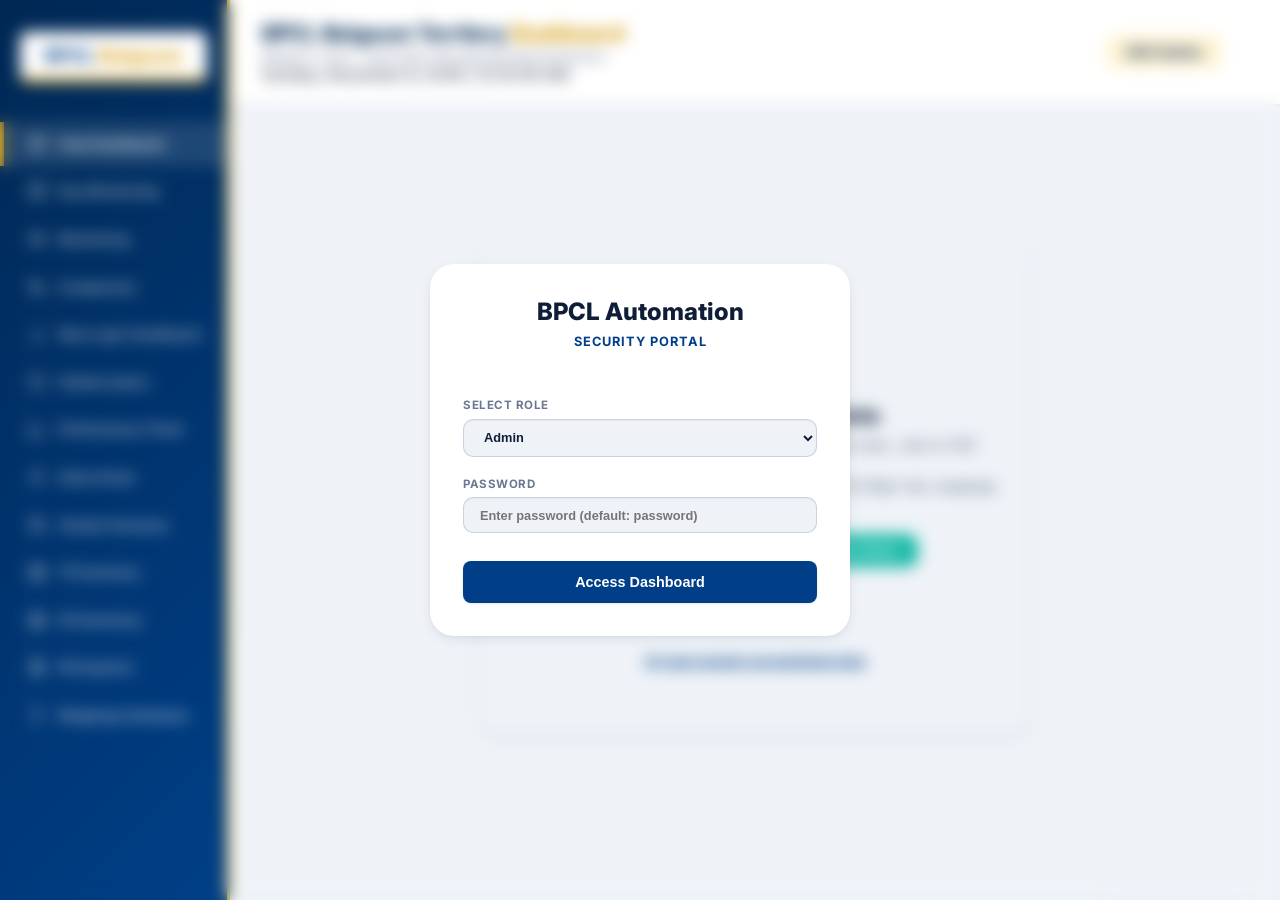
==== index.html @ d979fc9e "fix: Normal text formatting for IOT/WFCC and 2-slot status, high-contrast count badge" ====
<!DOCTYPE html>
<html lang="en" data-theme="light">
<head>
  <meta charset="UTF-8">
  <meta name="viewport" content="width=device-width, initial-scale=1.0">
  <title>BPCL Belgaum | Automation Uptime Dashboard</title>
  
  <!-- Inter Font -->
  <link rel="preconnect" href="https://fonts.googleapis.com">
  <link rel="preconnect" href="https://fonts.gstatic.com" crossorigin>
  <link href="https://fonts.googleapis.com/css2?family=Inter:wght@300;400;500;600;700;800&display=swap" rel="stylesheet">
  
  <!-- Locally hosted JS Libraries for offline capability -->
  <script src="xlsx.full.min.js"></script>
  <script src="chart.umd.min.js"></script>
  
  <link rel="stylesheet" href="styles.css">
  
  <!-- PWA Manifest & Icons -->
  <link rel="manifest" href="manifest.json">
  <link rel="apple-touch-icon" href="icon-192.png">
  <meta name="apple-mobile-web-app-status-bar" content="#003F87">
</head>
<body>

  <!-- Sidebar (Left) -->
  <div class="sidebar">
    <div class="sidebar-logo" title="Filter Settings">
      BPCL <span>Belgaum</span>
    </div>
    <div class="sidebar-menu">
      <div class="menu-item active" title="Dashboard" id="sidebar-dashboard-btn" onclick="switchSidebarTab('tab-overview')">
        <!-- Speedometer/Dashboard SVG icon -->
        <svg xmlns="http://www.w3.org/2000/svg" width="18" height="18" viewBox="0 0 24 24" fill="none" stroke="currentColor" stroke-width="2" stroke-linecap="round" stroke-linejoin="round"><circle cx="12" cy="12" r="10"></circle><path d="M12 6v6l4 2"></path></svg>
        View Dashboard
      </div>
      <div class="menu-item" title="Day Monitoring" id="sidebar-day-monitoring-btn" onclick="switchSidebarTab('tab-day-monitoring')">
        <!-- Calendar/Clock SVG icon -->
        <svg xmlns="http://www.w3.org/2000/svg" width="18" height="18" viewBox="0 0 24 24" fill="none" stroke="currentColor" stroke-width="2" stroke-linecap="round" stroke-linejoin="round"><rect x="3" y="4" width="18" height="18" rx="2" ry="2"></rect><line x1="16" y1="2" x2="16" y2="6"></line><line x1="8" y1="2" x2="8" y2="6"></line><line x1="3" y1="10" x2="21" y2="10"></line></svg>
        Day Monitoring
      </div>
      <div class="menu-item" title="Monitoring" id="sidebar-monitoring-btn" onclick="switchSidebarTab('tab-monitoring')">
        <!-- Shield/Eye SVG icon -->
        <svg xmlns="http://www.w3.org/2000/svg" width="18" height="18" viewBox="0 0 24 24" fill="none" stroke="currentColor" stroke-width="2" stroke-linecap="round" stroke-linejoin="round"><path d="M1 12s4-8 11-8 11 8 11 8-4 8-11 8-11-8-11-8z"></path><circle cx="12" cy="12" r="3"></circle></svg>
        Monitoring
      </div>
      <div class="menu-item" title="Comparison" id="sidebar-comparison-btn" onclick="switchSidebarTab('tab-comparison')">
        <!-- Git/Compare SVG icon -->
        <svg xmlns="http://www.w3.org/2000/svg" width="18" height="18" viewBox="0 0 24 24" fill="none" stroke="currentColor" stroke-width="2" stroke-linecap="round" stroke-linejoin="round"><circle cx="18" cy="18" r="3"></circle><circle cx="6" cy="6" r="3"></circle><path d="M6 9v12"></path><path d="M18 9a9 9 0 0 0-9 9"></path></svg>
        Comparison
      </div>
      <div class="menu-item" title="New Logic Dashboard" id="sidebar-new-logic-btn" onclick="switchSidebarTab('tab-new-logic')">
        <!-- Bar/Uptime Chart SVG icon -->
        <svg xmlns="http://www.w3.org/2000/svg" width="18" height="18" viewBox="0 0 24 24" fill="none" stroke="currentColor" stroke-width="2" stroke-linecap="round" stroke-linejoin="round"><line x1="18" y1="20" x2="18" y2="10"></line><line x1="12" y1="20" x2="12" y2="4"></line><line x1="6" y1="20" x2="6" y2="14"></line></svg>
        New Logic Dashboard
      </div>
      <div class="menu-item" title="Outlets status" id="sidebar-outlets-status-btn" onclick="switchSidebarTab('tab-outlets-status')">
        <!-- Alert Circle SVG icon -->
        <svg xmlns="http://www.w3.org/2000/svg" width="18" height="18" viewBox="0 0 24 24" fill="none" stroke="currentColor" stroke-width="2" stroke-linecap="round" stroke-linejoin="round"><circle cx="12" cy="12" r="10"></circle><line x1="12" y1="8" x2="12" y2="12"></line><line x1="12" y1="16" x2="12.01" y2="16"></line></svg>
        Outlets status
      </div>
      <div class="menu-item" title="Performance Trend" id="sidebar-performance-trend-btn" onclick="switchSidebarTab('tab-performance-trend')">
        <!-- Line Chart SVG icon -->
        <svg xmlns="http://www.w3.org/2000/svg" width="18" height="18" viewBox="0 0 24 24" fill="none" stroke="currentColor" stroke-width="2" stroke-linecap="round" stroke-linejoin="round"><path d="M3 3v18h18"></path><path d="M18.7 8l-5.1 5.2-2.8-2.7L7 14.3"></path></svg>
        Performance Trend
      </div>
      <div class="menu-item" title="Sales Areas" onclick="switchSidebarTab('tab-sales-area')">
        <!-- Store/Building SVG icon -->
        <svg xmlns="http://www.w3.org/2000/svg" width="18" height="18" viewBox="0 0 24 24" fill="none" stroke="currentColor" stroke-width="2" stroke-linecap="round" stroke-linejoin="round"><path d="M20 21v-2a4 4 0 0 0-4-4H8a4 4 0 0 0-4 4v2"></path><circle cx="12" cy="7" r="4"></circle></svg>
        Sales Areas
      </div>
      <div class="menu-item" title="Vendor Summary" onclick="switchSidebarTab('tab-vendor-summary')">
        <!-- Users/Vendor SVG icon -->
        <svg xmlns="http://www.w3.org/2000/svg" width="18" height="18" viewBox="0 0 24 24" fill="none" stroke="currentColor" stroke-width="2" stroke-linecap="round" stroke-linejoin="round"><path d="M17 21v-2a4 4 0 0 0-4-4H5a4 4 0 0 0-4 4v2"></path><circle cx="9" cy="7" r="4"></circle><path d="M23 21v-2a4 4 0 0 0-3-3.87"></path><path d="M16 3.13a4 4 0 0 1 0 7.75"></path></svg>
        Vendor Summary
      </div>
      <div class="menu-item" title="TE Summary" onclick="switchSidebarTab('tab-eo-summary')">
        <!-- Shopping bag/Briefcase SVG icon -->
        <svg xmlns="http://www.w3.org/2000/svg" width="18" height="18" viewBox="0 0 24 24" fill="none" stroke="currentColor" stroke-width="2" stroke-linecap="round" stroke-linejoin="round"><rect x="2" y="7" width="20" height="14" rx="2" ry="2"></rect><path d="M16 21V5a2 2 0 0 0-2-2h-4a2 2 0 0 0-2 2v16"></path></svg>
        TE Summary
      </div>
      <div class="menu-item" title="SO Summary" onclick="switchSidebarTab('tab-so-summary')">
        <!-- SO SVG icon -->
        <svg xmlns="http://www.w3.org/2000/svg" width="18" height="18" viewBox="0 0 24 24" fill="none" stroke="currentColor" stroke-width="2" stroke-linecap="round" stroke-linejoin="round"><rect x="2" y="7" width="20" height="14" rx="2" ry="2"></rect><path d="M16 21V5a2 2 0 0 0-2-2h-4a2 2 0 0 0-2 2v16"></path></svg>
        SO Summary
      </div>
      <div class="menu-item" title="RO Explorer" onclick="switchSidebarTab('tab-ro-explorer')">
        <!-- Document/Report SVG icon -->
        <svg xmlns="http://www.w3.org/2000/svg" width="18" height="18" viewBox="0 0 24 24" fill="none" stroke="currentColor" stroke-width="2" stroke-linecap="round" stroke-linejoin="round"><path d="M14 2H6a2 2 0 0 0-2 2v16a2 2 0 0 0 2 2h12a2 2 0 0 0 2-2V8z"></path><polyline points="14 2 14 8 20 8"></polyline><line x1="16" y1="13" x2="8" y2="13"></line><line x1="16" y1="17" x2="8" y2="17"></line><polyline points="10 9 9 9 8 9"></polyline></svg>
        RO Explorer
      </div>
      <div class="menu-item" title="Mappings" onclick="switchSidebarTab('tab-mapping')">
        <!-- Lightbulb SVG icon -->
        <svg xmlns="http://www.w3.org/2000/svg" width="18" height="18" viewBox="0 0 24 24" fill="none" stroke="currentColor" stroke-width="2" stroke-linecap="round" stroke-linejoin="round"><path d="M15 14c.2-1 .7-1.7 1.5-2.5 1-.9 1.5-2.2 1.5-3.5A6 6 0 0 0 6 8c0 1 .5 2.2 1.5 3.5.7.7 1.3 1.5 1.5 2.5"></path><line x1="9" y1="18" x2="15" y2="18"></line><line x1="10" y1="22" x2="14" y2="22"></line></svg>
        Mappings Database
      </div>
    </div>
  </div>

  <!-- App Main Container -->
  <div class="app-container">
    
    <!-- Header -->
    <header>
      <button id="btn-menu-toggle" style="display: none; align-items: center; justify-content: center; width: 36px; height: 36px; border-radius: 8px; border: none; background: var(--bg-primary); box-shadow: var(--shadow-raised-sm); cursor: pointer; margin-right: 0.75rem; flex-shrink: 0; color: var(--text-primary);">
        <svg xmlns="http://www.w3.org/2000/svg" width="20" height="20" viewBox="0 0 24 24" fill="none" stroke="currentColor" stroke-width="2.5" stroke-linecap="round" stroke-linejoin="round"><line x1="3" y1="12" x2="21" y2="12"></line><line x1="3" y1="6" x2="21" y2="6"></line><line x1="3" y1="18" x2="21" y2="18"></line></svg>
      </button>
      <div class="header-title-container">
        <div class="header-text">
          <h1>BPCL Belgaum Territory <span>Dashboard</span></h1>
          <p id="app-subtitle">Belgaum, India - Automation Monitoring Daily Dashboard</p>
          <div id="app-datetime" class="header-datetime"></div>
        </div>
      </div>
      
      <div class="header-actions">
        <!-- User Profile RBAC Widget -->
        <div id="user-profile-widget" style="display: none; align-items: center; gap: 0.75rem; margin-right: 1rem;">
          <span class="user-badge" id="user-profile-badge" style="font-size: 0.72rem; font-weight: 800; padding: 0.2rem 0.5rem; border-radius: 6px; text-transform: uppercase;">Admin</span>
          <span class="user-name-text" id="user-profile-name" style="font-size: 0.85rem; font-weight: 700; color: var(--text-primary);"></span>
          <button class="btn-primary" id="btn-logout" style="padding: 0.3rem 0.6rem; font-size: 0.75rem; margin: 0; line-height: 1.2; box-shadow: var(--shadow-raised-sm);">Logout</button>
        </div>

        <!-- Right side badge matching mockup "500 orders" -->
        <div class="header-logo-brand" id="header-outlets-badge">
          368 Outlets
        </div>
        
        <span id="file-meta" style="font-size: 0.8rem; color: var(--text-muted); display: none;"></span>
        
        <!-- Sync Google Sheet Button -->
        <div style="display: inline-flex; flex-direction: column; align-items: center; gap: 0.2rem; margin-right: 0.5rem;">
          <button class="btn-primary" id="btn-sync-sheet" style="display: none; padding: 0.5rem 1rem; align-items: center; gap: 0.5rem; margin: 0; background-color: var(--accent-teal); box-shadow: var(--shadow-raised-sm);">
            <svg xmlns="http://www.w3.org/2000/svg" width="14" height="14" viewBox="0 0 24 24" fill="none" stroke="currentColor" stroke-width="2.5" stroke-linecap="round" stroke-linejoin="round"><path d="M21.5 2v6h-6M21.34 15.57a10 10 0 1 1-.57-8.38l5.67-5.67"/></svg>
            Sync Sheet
          </button>
          <span id="link-setup-sheet" style="display: none; font-size: 0.62rem; color: var(--text-muted); cursor: pointer; text-decoration: underline;">Configure Link</span>
        </div>

        <!-- Upload File Trigger -->
        <div class="file-input-wrapper" id="header-upload-wrapper" style="display: none;">
          <button class="upload-btn-header">
            <svg xmlns="http://www.w3.org/2000/svg" width="14" height="14" viewBox="0 0 24 24" fill="none" stroke="currentColor" stroke-width="2" stroke-linecap="round" stroke-linejoin="round"><path d="M21 15v4a2 2 0 0 1-2 2H5a2 2 0 0 1-2-2v-4"></path><polyline points="17 8 12 3 7 8"></polyline><line x1="12" y1="3" x2="12" y2="15"></line></svg>
            Upload Data
          </button>
          <input type="file" id="header-file-input" accept=".xlsx, .xls, .csv">
        </div>
      </div>
    </header>

    <!-- Main Content Area -->
    <main>
      
      <!-- Upload Dropzone (Visible when no file is loaded) -->
      <div id="upload-landing-view" class="upload-card-container">
        <div class="upload-icon">
          <svg xmlns="http://www.w3.org/2000/svg" width="48" height="48" viewBox="0 0 24 24" fill="none" stroke="currentColor" stroke-width="1.5" stroke-linecap="round" stroke-linejoin="round"><path d="M21 15v4a2 2 0 0 1-2 2H5a2 2 0 0 1-2-2v-4"></path><polyline points="17 8 12 3 7 8"></polyline><line x1="12" y1="3" x2="12" y2="15"></line></svg>
        </div>
        <div class="upload-instructions">
          <h2>Upload Monitoring Data</h2>
          <p>Drag and drop your automation raw data Excel (.xlsx, .xls) or CSV export file here</p>
          <p style="margin-top: 0.5rem; font-size: 0.85rem; color: var(--text-secondary);">
            Note: If your sheet contains a "TE-SO Map" or "EO-SO Map" tab, mappings will auto-update.
          </p>
        </div>
        <div style="display: flex; gap: 1rem; align-items: center; justify-content: center; flex-wrap: wrap;">
          <div class="file-input-wrapper">
            <button class="browse-btn">Browse Files</button>
            <input type="file" id="main-file-input" accept=".xlsx, .xls, .csv">
          </div>
          <button class="browse-btn" id="btn-sync-sheet-landing" style="background-color: var(--accent-teal); color: white; display: inline-flex; align-items: center; gap: 0.5rem;">
            <svg xmlns="http://www.w3.org/2000/svg" width="14" height="14" viewBox="0 0 24 24" fill="none" stroke="currentColor" stroke-width="2.5" stroke-linecap="round" stroke-linejoin="round"><path d="M21.5 2v6h-6M21.34 15.57a10 10 0 1 1-.57-8.38l5.67-5.67"/></svg>
            Sync Google Sheet
          </button>
        </div>
        <div style="font-size: 0.72rem; color: var(--text-muted); cursor: pointer; text-decoration: underline; margin-top: 0.5rem;" id="link-setup-sheet-landing">Configure Google Sheet Link</div>
        <div class="sample-download" id="load-sample-btn" style="margin-top: 1rem;">Or load sample spreadsheet data</div>
      </div>

      <!-- Active Dashboard View -->
      <div id="dashboard-active-view" style="display: none; flex-direction: column; gap: 1.25rem; width: 100%;">
        
        <!-- Tab Content Panels -->

        <!-- TAB 1: OVERVIEW -->
        <div class="tab-panel active" id="tab-overview">
          
          <!-- Automation Overview Section -->
          <div id="automation-overview-sec" style="width: 100%;">
            <!-- Mockup Style 7 KPI Cards Row -->
            <div class="kpi-row">
              <!-- Card 1: Orange (Total Outlets) -->
              <div class="kpi-card card-orange">
                <div class="kpi-label">Total Outlets</div>
                <div class="kpi-value" id="kpi-total-ros" onclick="openKpiDetailsModal('total')">-</div>
              </div>

              <!-- Card 2: Green (Fully Online) -->
              <div class="kpi-card card-green">
                <div class="kpi-label">Fully Online</div>
                <div class="kpi-value" id="kpi-fully-online" onclick="openKpiDetailsModal('fully')">-</div>
              </div>
              
              <!-- Card 3: Purple (Partially Online) -->
              <div class="kpi-card card-purple">
                <div class="kpi-label">Partially Online</div>
                <div class="kpi-value" id="kpi-partially-online" onclick="openKpiDetailsModal('partially')">-</div>
              </div>

              <!-- Card 4: Red/Pink (Offline Outlets) -->
              <div class="kpi-card card-red">
                <div class="kpi-label">Offline Outlets</div>
                <div class="kpi-value" id="kpi-offline" onclick="openKpiDetailsModal('offline')">-</div>
              </div>
              
              <!-- Card 5: Blue (MPD Uptime) -->
              <div class="kpi-card card-blue">
                <div class="kpi-label">MPD Uptime</div>
                <div class="kpi-value" id="kpi-mpd-uptime" onclick="openKpiDetailsModal('mpd')">-</div>
              </div>
              
              <!-- Card 6: Teal (Tank Uptime) -->
              <div class="kpi-card card-teal">
                <div class="kpi-label">Tank Uptime</div>
                <div class="kpi-value" id="kpi-tank-uptime" onclick="openKpiDetailsModal('tank')">-</div>
              </div>

              <!-- Card 7: Indigo (Territory Uptime) -->
              <div class="kpi-card card-indigo">
                <div class="kpi-label">Territory Uptime</div>
                <div class="kpi-value" id="kpi-territory-uptime" onclick="openKpiDetailsModal('territory')">-</div>
              </div>

              <!-- Card 8: Pink (Auto RSP %) -->
              <div class="kpi-card card-pink">
                <div class="kpi-label">Auto RSP %</div>
                <div class="kpi-value" id="kpi-auto-rsp" onclick="openKpiDetailsModal('autorsp')">-</div>
              </div>
            </div>

            <!-- 3-Column Layout from Mockup -->
            <div class="dashboard-grid-layout">
              
              <!-- Left Column: Horizontal Bar Charts -->
              <div class="col-left">
                <!-- Card: Sales Area Trend -->
                <div class="panel-card">
                  <div class="panel-card-header">
                    <span class="panel-card-title">Sales Area Performance</span>
                    <span class="panel-card-subtitle">Uptime Trend</span>
                  </div>
                  <div class="chart-canvas-container">
                    <canvas id="sales-area-bar-chart"></canvas>
                  </div>
                </div>
                
                <!-- Card: Top TEs -->
                <div class="panel-card">
                  <div class="panel-card-header">
                    <span class="panel-card-title">Territory Engineer (TE)</span>
                    <span class="panel-card-subtitle">Uptime Performance</span>
                  </div>
                  <div class="chart-canvas-container" style="height: 160px;">
                    <canvas id="eo-horizontal-chart"></canvas>
                  </div>
                </div>

                <!-- Card: Top SOs -->
                <div class="panel-card">
                  <div class="panel-card-header">
                    <span class="panel-card-title">Sales Officers (SO)</span>
                    <span class="panel-card-subtitle">Uptime Performance</span>
                  </div>
                  <div class="chart-canvas-container" style="height: 160px;">
                    <canvas id="so-horizontal-chart"></canvas>
                  </div>
                </div>
              </div>

              <!-- Center Column: Vertical Comparison & Doughnuts -->
              <div class="col-center">
                <!-- Card: MPD vs Tank Comparison -->
                <div class="panel-card">
                  <div class="panel-card-header">
                    <span class="panel-card-title">Equipment Performance Summary</span>
                    <span class="panel-card-subtitle">MPD vs Tank Uptime</span>
                  </div>
                  <div class="chart-canvas-container" style="height: 250px;">
                    <canvas id="equipment-comp-chart"></canvas>
                  </div>
                </div>

                <!-- Card: Doughnut Uptime Breakdown -->
                <div class="panel-card">
                  <div class="panel-card-header">
                    <span class="panel-card-title">RO Uptime Status Distribution</span>
                    <span class="panel-card-subtitle">Outlets Status Breakdown</span>
                  </div>
                  <div class="chart-canvas-container" style="height: 250px; display: flex; align-items: center; justify-content: center;">
                    <canvas id="status-doughnut-chart"></canvas>
                  </div>
                </div>
              </div>

              <!-- Right Column: Interactive Filter Panel -->
              <div class="col-right">
                <button class="filter-pill reset-btn" id="filter-reset-global-btn" onclick="resetGlobalDashboardFilters()" style="width: 100%; text-align: center; justify-content: center; padding: 0.5rem; margin-bottom: 0.5rem; display: none;">
                  Reset Dashboard Filters
                </button>

                <!-- Filter Card: Sales Area -->
                <div class="filter-card">
                  <div class="filter-card-title">Sales Areas</div>
                  <div class="filter-items-container" id="dash-filter-areas">
                    <!-- Inserted dynamically -->
                  </div>
                </div>

                <!-- Filter Card: TEs -->
                <div class="filter-card">
                  <div class="filter-card-title">Territory Engineers (TE)</div>
                  <div class="filter-items-container" id="dash-filter-eos">
                    <!-- Inserted dynamically -->
                  </div>
                </div>

                <!-- Filter Card: Vendors -->
                <div class="filter-card">
                  <div class="filter-card-title">Vendors</div>
                  <div class="filter-items-container" id="dash-filter-vendors">
                    <!-- Inserted dynamically -->
                  </div>
                </div>

                <!-- Filter Card: Status -->
                <div class="filter-card">
                  <div class="filter-card-title">Uptime Status</div>
                  <div class="filter-items-container" id="dash-filter-status">
                    <!-- Inserted dynamically -->
                  </div>
                </div>

                <!-- Filter Card: Technology -->
                <div class="filter-card">
                  <div class="filter-card-title">Technology (IOT/WFCC)</div>
                  <div class="filter-items-container" id="dash-filter-technology">
                    <!-- Inserted dynamically -->
                  </div>
                </div>
              </div>

            </div>
          </div>

          <!-- EVCS Overview Section -->
          <div id="evcs-overview-sec" style="display: none; width: 100%;">
            <!-- EVCS KPI Metrics Row (5 columns) -->
            <div class="kpi-row" style="grid-template-columns: repeat(5, minmax(0, 1fr));">
              <!-- Card 1: Total Chargers -->
              <div class="kpi-card card-orange" style="border-left: 4px solid #f68b1e;">
                <div class="kpi-label">TOTAL CHARGERS</div>
                <div class="kpi-value" id="evcs-kpi-total" onclick="openEvcsDetailsModal('total')">-</div>
                <div class="kpi-subtext" id="evcs-kpi-total-sub">Source: charger_status.xlsx</div>
              </div>
              <!-- Card 2: Online Chargers -->
              <div class="kpi-card card-green" style="border-left: 4px solid #10b981;">
                <div class="kpi-label">ONLINE CHARGERS</div>
                <div class="kpi-value" id="evcs-kpi-online" onclick="openEvcsDetailsModal('online')">-</div>
                <div class="kpi-subtext" id="evcs-kpi-online-sub">-</div>
              </div>
              <!-- Card 3: Offline Chargers -->
              <div class="kpi-card card-red" style="border-left: 4px solid #ef4444;">
                <div class="kpi-label">OFFLINE CHARGERS</div>
                <div class="kpi-value" id="evcs-kpi-offline" onclick="openEvcsDetailsModal('offline')">-</div>
                <div class="kpi-subtext" id="evcs-kpi-offline-sub">-</div>
              </div>
              <!-- Card 4: FAME Chargers -->
              <div class="kpi-card card-blue" style="border-left: 4px solid #3b82f6;">
                <div class="kpi-label">FAME CHARGERS</div>
                <div class="kpi-value" id="evcs-kpi-fame" onclick="openEvcsDetailsModal('fame')">-</div>
                <div class="kpi-subtext" id="evcs-kpi-fame-sub">-</div>
              </div>
              <!-- Card 5: Non Fame Chargers -->
              <div class="kpi-card card-purple" style="border-left: 4px solid #8b5cf6;">
                <div class="kpi-label">NON FAME CHARGERS</div>
                <div class="kpi-value" id="evcs-kpi-nonfame" onclick="openEvcsDetailsModal('nonfame')">-</div>
                <div class="kpi-subtext" id="evcs-kpi-nonfame-sub">-</div>
              </div>
            </div>

            <!-- EVCS Charts Row (3-column layout) -->
            <div class="dashboard-grid-layout" style="grid-template-columns: 1fr 1.3fr 1.3fr; gap: 1.5rem; margin-top: 1.5rem;">
              <!-- Col 1: Overall Online Ratio (Doughnut) -->
              <div class="panel-card">
                <div class="panel-card-header" style="border-left: 4px solid #f68b1e; padding-left: 0.75rem;">
                  <span class="panel-card-title" style="font-weight: 700; color: #1a202c; font-size: 1.1rem;">Overall Online Ratio</span>
                </div>
                <div class="chart-canvas-container" style="height: 300px; margin-top: 1rem; display: flex; align-items: center; justify-content: center;">
                  <canvas id="evcs-ratio-chart"></canvas>
                </div>
              </div>

              <!-- Col 2: Territory TE (Grouped Bar Chart) -->
              <div class="panel-card">
                <div class="panel-card-header" style="border-left: 4px solid #f68b1e; padding-left: 0.75rem;">
                  <span class="panel-card-title" style="font-weight: 700; color: #1a202c; font-size: 1.1rem;">Territory TE</span>
                </div>
                <div class="chart-canvas-container" style="height: 300px; margin-top: 1rem;">
                  <canvas id="evcs-eo-chart"></canvas>
                </div>
              </div>

              <!-- Col 3: Sales Officers (Grouped Bar Chart) -->
              <div class="panel-card">
                <div class="panel-card-header" style="border-left: 4px solid #f68b1e; padding-left: 0.75rem;">
                  <span class="panel-card-title" style="font-weight: 700; color: #1a202c; font-size: 1.1rem;">Sales Officers</span>
                </div>
                <div class="chart-canvas-container" style="height: 300px; margin-top: 1rem;">
                  <canvas id="evcs-so-chart"></canvas>
                </div>
              </div>
            </div>
          </div>
          
        </div>

        <!-- TAB: DAY MONITORING -->
        <div class="tab-panel" id="tab-day-monitoring">
          <div class="table-card">
            <div class="table-card-header">
              <h3>Day Monitoring (Offline & Partially Online Sites)</h3>
              <div class="search-filter-controls">
                <input type="text" class="search-input" id="day-search-input" placeholder="Search by ROID, name, TE, SO...">
                <button class="btn-primary" id="export-day-monitoring-btn">
                  <svg xmlns="http://www.w3.org/2000/svg" width="14" height="14" viewBox="0 0 24 24" fill="none" stroke="currentColor" stroke-width="2"><path d="M21 15v4a2 2 0 0 1-2 2H5a2 2 0 0 1-2-2v-4"></path><polyline points="7 10 12 15 17 10"></polyline><line x1="12" y1="15" x2="12" y2="3"></line></svg>
                  Export Day Monitoring
                </button>
                <button class="btn-primary" id="save-day-monitoring-drive-btn" title="Save today's Day Monitoring data to the shared Google Drive archive">
                  <span style="font-size:14px;">☁</span> Save Daily Data to Drive
                </button>
              </div>
            </div>
            <div id="day-monitoring-cloud-status" style="font-size:0.78rem; margin:0 1rem 0.5rem; opacity:0.75;">Shared Day Monitoring: cloud sync enabled (with offline fallback).</div>
            <div class="table-responsive-container">
              <table class="data-table" id="day-monitoring-table">
                <thead>
                  <tr>
                    <th>ROID</th>
                    <th>Retail Outlet</th>
                    <th>
                      Sales Area
                      <select id="day-filter-area" class="header-filter-select">
                        <option value="">All</option>
                      </select>
                    </th>
                    <th>
                      Vendor
                      <select id="day-filter-vendor" class="header-filter-select">
                        <option value="">All</option>
                      </select>
                    </th>
                    <th>Uptime %</th>
                    <th>
                      Status
                      <select id="day-filter-status" class="header-filter-select">
                        <option value="">All</option>
                        <option value="Offline">Offline</option>
                        <option value="Partially Online">Partially Online</option>
                      </select>
                    </th>
                    <th>
                      IOT/WFCC
                      <select id="day-filter-tech" class="header-filter-select">
                        <option value="">All</option>
                        <option value="IOT">IOT</option>
                        <option value="WFCC">WFCC</option>
                      </select>
                    </th>
                    <th>
                      Responsibility
                      <select id="day-filter-resp" class="header-filter-select">
                        <option value="">All</option>
                        <option value="DEALER">DEALER</option>
                        <option value="BPCL">BPCL</option>
                        <option value="RA VENDOR">RA VENDOR</option>
                        <option value="VENDOR">VENDOR</option>
                      </select>
                    </th>
                    <th>Complaint Remarks</th>
                    <th>Target Date</th>
                    <th>Offline MPD(s)</th>
                    <th>Offline Tank(s)</th>
                  </tr>
                </thead>
                <tbody id="day-monitoring-tbody">
                  <!-- Inserted Dynamically -->
                </tbody>
              </table>
            </div>
          </div>
        </div>

        <!-- TAB: MONITORING (STATUS COMPARISON) -->
        <div class="tab-panel" id="tab-monitoring">
          <div class="table-card">
            <div class="table-card-header" style="flex-direction: column; align-items: flex-start; gap: 1rem;">
              <div style="display: flex; justify-content: space-between; width: 100%; align-items: center;">
                <h3>Monitoring (Status Comparison)</h3>
                <button class="btn-primary" id="export-monitoring-btn">
                  <svg xmlns="http://www.w3.org/2000/svg" width="14" height="14" viewBox="0 0 24 24" fill="none" stroke="currentColor" stroke-width="2"><path d="M21 15v4a2 2 0 0 1-2 2H5a2 2 0 0 1-2-2v-4"></path><polyline points="7 10 12 15 17 10"></polyline><line x1="12" y1="15" x2="12" y2="3"></line></svg>
                  Export Comparison
                </button>
              </div>
              
              <!-- Baseline Selector Controls -->
              <div style="display: flex; gap: 1.5rem; align-items: center; background: var(--bg-primary); padding: 0.75rem 1rem; border-radius: 12px; width: 100%; box-shadow: var(--shadow-inset-sm);">
                <div style="display: flex; flex-direction: column; gap: 0.25rem;">
                  <label for="mon-baseline-select" style="font-size: 0.7rem; font-weight: 700; color: var(--text-muted); text-transform: uppercase;">Compare Against (Baseline)</label>
                  <select id="mon-baseline-select" class="form-control" style="font-size: 0.8rem; font-weight: 600; padding: 4px 8px; width: 320px; cursor: pointer;"></select>
                </div>
                <div id="mon-baseline-info" style="font-size: 0.8rem; font-weight: 700; color: var(--text-secondary); margin-top: 1rem;">
                  Loading baseline info...
                </div>
              </div>

              <!-- Filter Controls -->
              <div class="filter-row" style="display: flex; gap: 0.75rem; width: 100%; flex-wrap: wrap; margin-top: 0.5rem; align-items: center;">
                <button class="filter-pill active" id="mon-filter-all">All Sites</button>
                <button class="filter-pill" id="mon-filter-drops">Status Drops Only (Recommended)</button>
                <button class="filter-pill" id="mon-filter-upgrades">Status Improvements</button>
                <button class="filter-pill" id="mon-filter-changes">All Changes</button>
                
                <input type="text" class="search-input" id="mon-search-input" placeholder="Search by ROID, name, sales area, vendor..." style="margin-left: auto; max-width: 250px; font-size: 0.8rem; height: 32px;">
              </div>
            </div>
            
            <div class="table-responsive-container">
              <table class="data-table" id="monitoring-comparison-table">
                <thead>
                  <tr>
                    <th>ROID</th>
                    <th>Retail Outlet</th>
                    <th>
                      Sales Area
                      <select id="mon-filter-area-select" class="header-filter-select">
                        <option value="">All</option>
                      </select>
                    </th>
                    <th>
                      Vendor
                      <select id="mon-filter-vendor-select" class="header-filter-select">
                        <option value="">All</option>
                      </select>
                    </th>
                    <th>
                      MST
                      <select id="mon-filter-mst-select" class="header-filter-select">
                        <option value="">All</option>
                      </select>
                    </th>
                    <th>
                      Yesterday Status
                      <select id="mon-filter-base-status" class="header-filter-select">
                        <option value="">All</option>
                        <option value="Fully Online">Fully Online</option>
                        <option value="Partially Online">Partially Online</option>
                        <option value="Offline">Offline</option>
                      </select>
                    </th>
                    <th>
                      Current Status
                      <select id="mon-filter-curr-status" class="header-filter-select">
                        <option value="">All</option>
                        <option value="Fully Online">Fully Online</option>
                        <option value="Partially Online">Partially Online</option>
                        <option value="Offline">Offline</option>
                      </select>
                    </th>
                    <th style="text-align: center;">
                      Change Status
                      <select id="mon-filter-change-status" class="header-filter-select">
                        <option value="">All</option>
                        <option value="Drop">Drop</option>
                        <option value="Improvement">Improvement</option>
                        <option value="Unchanged">Unchanged</option>
                      </select>
                    </th>
                    <th style="text-align: center;">Offline MPDs</th>
                    <th style="text-align: center;">Offline Tanks</th>
                  </tr>
                </thead>
                <tbody id="monitoring-comparison-tbody">
                  <tr><td colspan="10" style="text-align: center; padding: 2rem;">No data loaded. Please upload monitoring spreadsheet.</td></tr>
                </tbody>
              </table>
            </div>
          </div>
        </div>

        <!-- TAB: 3-DAY EOD COMPARISON & ROOT-CAUSE ENGINE -->
        <div class="tab-panel" id="tab-comparison">
          <div class="table-card">
            <div class="table-card-header" style="flex-direction: column; align-items: flex-start; gap: 1rem;">
              <div style="display: flex; justify-content: space-between; width: 100%; align-items: center; flex-wrap: wrap; gap: 0.75rem;">
                <div>
                  <h3 style="margin: 0; display: flex; align-items: center; gap: 0.5rem;">
                    <span>3-Day Comparison & Root-Cause Engine</span>
                    <span id="comp-period-badge" style="font-size: 0.75rem; background: var(--bg-primary); padding: 4px 10px; border-radius: 20px; font-weight: 700; color: var(--accent-color); box-shadow: var(--shadow-raised-sm);">
                      Loading 3-Day EOD Period...
                    </span>
                  </h3>
                  <div style="font-size: 0.8rem; color: var(--text-muted); margin-top: 0.25rem;">
                    Identifies ROs with repeated Offline/Partial Column V downtime despite healthy equipment (Possible Dealer/Operational Issues).
                  </div>
                </div>
                
                <div style="display: flex; gap: 0.6rem; align-items: center; flex-wrap: wrap;">
                  <button class="btn-secondary" id="comp-snapshot-btn" title="Capture current data as an EOD snapshot">
                    <svg xmlns="http://www.w3.org/2000/svg" width="14" height="14" viewBox="0 0 24 24" fill="none" stroke="currentColor" stroke-width="2"><circle cx="12" cy="12" r="10"></circle><polyline points="12 6 12 12 16 14"></polyline></svg>
                    Capture 10:00 PM EOD Snapshot
                  </button>
                  <button class="btn-primary" id="comp-export-btn">
                    <svg xmlns="http://www.w3.org/2000/svg" width="14" height="14" viewBox="0 0 24 24" fill="none" stroke="currentColor" stroke-width="2"><path d="M21 15v4a2 2 0 0 1-2 2H5a2 2 0 0 1-2-2v-4"></path><polyline points="7 10 12 15 17 10"></polyline><line x1="12" y1="15" x2="12" y2="3"></line></svg>
                    Export Comparison
                  </button>
                </div>
              </div>

              <!-- EOD Period & Historical Date Selectors -->
              <div style="display: flex; gap: 1rem; align-items: center; background: var(--bg-primary); padding: 0.75rem 1rem; border-radius: 12px; width: 100%; box-shadow: var(--shadow-inset-sm); flex-wrap: wrap; box-sizing: border-box;">
                <div style="display: flex; align-items: center; gap: 0.5rem;">
                  <span style="font-size: 0.72rem; font-weight: 800; color: var(--text-muted); text-transform: uppercase;">Compare Days:</span>
                </div>
                <div style="display: flex; flex-direction: column; gap: 0.2rem;">
                  <label for="comp-date-select-1" style="font-size: 0.68rem; font-weight: 700; color: var(--text-muted);">Day 1 (Oldest)</label>
                  <select id="comp-date-select-1" class="form-control" style="font-size: 0.78rem; font-weight: 600; padding: 4px 8px; width: 150px;"></select>
                </div>
                <div style="display: flex; flex-direction: column; gap: 0.2rem;">
                  <label for="comp-date-select-2" style="font-size: 0.68rem; font-weight: 700; color: var(--text-muted);">Day 2</label>
                  <select id="comp-date-select-2" class="form-control" style="font-size: 0.78rem; font-weight: 600; padding: 4px 8px; width: 150px;"></select>
                </div>
                <div style="display: flex; flex-direction: column; gap: 0.2rem;">
                  <label for="comp-date-select-3" style="font-size: 0.68rem; font-weight: 700; color: var(--text-muted);">Day 3 (Latest EOD)</label>
                  <select id="comp-date-select-3" class="form-control" style="font-size: 0.78rem; font-weight: 600; padding: 4px 8px; width: 150px;"></select>
                </div>
                <button class="btn-secondary" id="comp-apply-dates-btn" style="align-self: flex-end; padding: 5px 12px; font-size: 0.78rem; border-radius: 8px;">
                  Apply Period
                </button>
                <div style="margin-left: auto; font-size: 0.72rem; color: var(--text-muted); display: flex; align-items: center; gap: 4px;">
                  <span style="width: 8px; height: 8px; background: #10b981; border-radius: 50%; display: inline-block;"></span>
                  10:00 PM Auto-Snapshot Active
                </div>
              </div>

              <!-- Root-Cause Variation Summary Banner -->
              <div class="comp-variation-banner" style="background: var(--bg-primary); border-radius: 12px; padding: 0.85rem 1.25rem; width: 100%; box-sizing: border-box; border-left: 4px solid var(--accent-color); box-shadow: var(--shadow-raised-sm); display: flex; align-items: center; justify-content: space-between; flex-wrap: wrap; gap: 0.75rem;">
                <div>
                  <strong style="color: var(--text-primary); font-size: 0.85rem;">📊 EOD Column V vs Day Monitoring Variation Analysis:</strong>
                  <span style="font-size: 0.8rem; color: var(--text-secondary); margin-left: 0.5rem;" id="comp-variation-text">
                    Calculating variation...
                  </span>
                </div>
                <div style="font-size: 0.74rem; color: var(--text-muted); font-weight: 600;">
                  💡 Logic: Outlets with Column V downtime + 0 equipment faults are flagged as <strong>Dealer Issues</strong>.
                </div>
              </div>

              <!-- 8 Clickable Summary Cards (Requirement 7) -->
              <div class="comparison-kpi-grid" style="display: grid; grid-template-columns: repeat(4, 1fr); gap: 0.85rem; width: 100%; box-sizing: border-box; margin-top: 0.25rem;">
                <!-- Card 1: Total -->
                <div class="comp-kpi-card active-kpi-filter" id="card-comp-total" title="Click to view all compared outlets">
                  <div class="comp-kpi-label">Total Outlets Compared</div>
                  <div class="comp-kpi-value" id="comp-kpi-total">0</div>
                  <div class="comp-kpi-sub">Complete 3-Day Scope</div>
                </div>

                <!-- Card 2: Possible Dealer Issue (Key Objective) -->
                <div class="comp-kpi-card border-dealer" id="card-comp-dealer" title="Click to filter by Possible Dealer Issues">
                  <div class="comp-kpi-label" style="color: #d97706;">⚠️ Possible Dealer Issues</div>
                  <div class="comp-kpi-value text-dealer" id="comp-kpi-dealer">0</div>
                  <div class="comp-kpi-sub" id="comp-kpi-dealer-sub">Downtime with Healthy Equip</div>
                </div>

                <!-- Card 3: Equipment Issue -->
                <div class="comp-kpi-card border-equip" id="card-comp-equip" title="Click to filter by Equipment Issues">
                  <div class="comp-kpi-label" style="color: #2563eb;">🛠️ Equipment Issues</div>
                  <div class="comp-kpi-value text-equip" id="comp-kpi-equip">0</div>
                  <div class="comp-kpi-sub" id="comp-kpi-equip-sub">MPD / Tank hardware fault</div>
                </div>

                <!-- Card 4: Normal / Healthy -->
                <div class="comp-kpi-card border-normal" id="card-comp-normal" title="Click to filter by Normal Outlets">
                  <div class="comp-kpi-label" style="color: #059669;">✅ Normal / Healthy</div>
                  <div class="comp-kpi-value text-normal" id="comp-kpi-normal">0</div>
                  <div class="comp-kpi-sub">Consistent 3-Day Online</div>
                </div>

                <!-- Card 5: 3-Day Continuous Offline -->
                <div class="comp-kpi-card border-cont-off" id="card-comp-cont-off" title="Click to filter by 3-Day Continuous Offline">
                  <div class="comp-kpi-label" style="color: #dc2626;">🔴 3-Day Continuous Offline</div>
                  <div class="comp-kpi-value text-cont-off" id="comp-kpi-cont-off">0</div>
                  <div class="comp-kpi-sub">Offline Day 1, 2 & 3</div>
                </div>

                <!-- Card 6: 3-Day Continuous Partial -->
                <div class="comp-kpi-card border-cont-part" id="card-comp-cont-part" title="Click to filter by 3-Day Continuous Partial">
                  <div class="comp-kpi-label" style="color: #b45309;">🟠 3-Day Continuous Partial</div>
                  <div class="comp-kpi-value text-cont-part" id="comp-kpi-cont-part">0</div>
                  <div class="comp-kpi-sub">Partial Day 1, 2 & 3</div>
                </div>

                <!-- Card 7: Repeated Offline/Partial -->
                <div class="comp-kpi-card border-repeated" id="card-comp-repeated" title="Click to filter by Repeated Offline/Partial">
                  <div class="comp-kpi-label" style="color: #7c3aed;">🔄 Repeated Offline/Partial</div>
                  <div class="comp-kpi-value text-repeated" id="comp-kpi-repeated">0</div>
                  <div class="comp-kpi-sub">Down on 2 or 3 Days</div>
                </div>

                <!-- Card 8: Requires Verification -->
                <div class="comp-kpi-card border-verify" id="card-comp-verify" title="Click to filter by Requires Verification">
                  <div class="comp-kpi-label" style="color: #4b5563;">🔍 Requires Verification</div>
                  <div class="comp-kpi-value text-verify" id="comp-kpi-verify">0</div>
                  <div class="comp-kpi-sub">Single drop / Mixed signals</div>
                </div>
              </div>

              <!-- Search and Filter Bar -->
              <div style="display: flex; gap: 0.75rem; width: 100%; flex-wrap: wrap; margin-top: 0.5rem; align-items: center; justify-content: space-between;">
                <div id="comp-count-info" style="font-size: 0.8rem; font-weight: 700; color: var(--text-secondary);">
                  Showing 0 retail outlets
                </div>

                <div style="display: flex; gap: 0.5rem; align-items: center; margin-left: auto;">
                  <input type="text" class="search-input" id="comp-search-input" placeholder="Search by RO name, CC Code, Sales Area..." style="min-width: 280px; font-size: 0.8rem; height: 34px;">
                </div>
              </div>
            </div>

            <!-- Table Responsive Container -->
            <div class="table-responsive-container">
              <table class="data-table" id="comparison-main-table">
                <thead>
                  <tr>
                    <th style="min-width: 200px;">RO (Retail Outlet)</th>
                    <th>CC Code</th>
                    <th style="text-align: center;">
                      Day 1 Status
                      <select id="comp-filter-d1-status" class="header-filter-select">
                        <option value="">All</option>
                        <option value="Online">Online</option>
                        <option value="Partial">Partial</option>
                        <option value="Offline">Offline</option>
                      </select>
                    </th>
                    <th style="text-align: center;">
                      Day 2 Status
                      <select id="comp-filter-d2-status" class="header-filter-select">
                        <option value="">All</option>
                        <option value="Online">Online</option>
                        <option value="Partial">Partial</option>
                        <option value="Offline">Offline</option>
                      </select>
                    </th>
                    <th style="text-align: center;">
                      Day 3 Status
                      <select id="comp-filter-d3-status" class="header-filter-select">
                        <option value="">All</option>
                        <option value="Online">Online</option>
                        <option value="Partial">Partial</option>
                        <option value="Offline">Offline</option>
                      </select>
                    </th>
                    <th>Equipment Status</th>
                    <th>
                      3-Day Pattern
                      <select id="comp-filter-pattern" class="header-filter-select">
                        <option value="">All</option>
                        <option value="3-Day Continuous Offline">3-Day Continuous Offline</option>
                        <option value="3-Day Continuous Partial">3-Day Continuous Partial</option>
                        <option value="Repeated Offline/Partial (3 Days)">Repeated Offline/Partial (3 Days)</option>
                        <option value="Repeated Offline/Partial (2 Days)">Repeated Offline/Partial (2 Days)</option>
                        <option value="Intermittent Offline/Partial">Intermittent Offline/Partial</option>
                        <option value="Single Day Offline/Partial">Single Day Offline/Partial</option>
                        <option value="3-Day Continuous Online">3-Day Continuous Online</option>
                      </select>
                    </th>
                    <th>
                      Issue Category
                      <select id="comp-filter-area" class="header-filter-select" style="display:none;"></select>
                      <select id="comp-filter-vendor" class="header-filter-select" style="display:none;"></select>
                    </th>
                    <th style="text-align: center; min-width: 120px;">Diagnostic Action</th>
                  </tr>
                </thead>
                <tbody id="comp-table-tbody">
                  <tr><td colspan="9" style="text-align: center; padding: 2.5rem;">Loading 3-Day EOD comparison data...</td></tr>
                </tbody>
              </table>
            </div>
          </div>
        </div>

        <!-- TAB: NEW LOGIC DASHBOARD -->
        <div class="tab-panel" id="tab-new-logic">
          <div class="mis-wrap">
            <div class="mis-header">
              <div style="display: flex; justify-content: space-between; align-items: center; flex-wrap: wrap; gap: 10px;">
                <div>
                  <h1>Automation Uptime MIS Dashboard</h1>
                  <p>Belgaum Territory · Upload the latest Excel MIS to refresh all dashboard metrics automatically</p>
                </div>
                <div>
                  <a href="automation_mis_dashboard.html" target="_blank" class="mis-upload" style="text-decoration: none; background: rgba(255, 255, 255, 0.2); border: 1px solid rgba(255, 255, 255, 0.4); font-size: 12px; padding: 7px 12px;" title="Open standalone dashboard in new browser window">
                    ↗ Open Standalone
                  </a>
                </div>
              </div>
            </div>

            <div class="mis-toolbar">
              <label class="mis-upload">
                ⬆ Upload Excel MIS
                <input type="file" id="fileInput" accept=".xlsx,.xls,.xlsm">
              </label>
              <div class="mis-hint">
                Select your latest workbook. The page reads the <b>RAW Data</b> sheet and recalculates equipment uptime, 2-slot uptime, outlet status, sales-area and vendor summaries. No manual formula updates required.
              </div>
              <div id="status" class="mis-status">Waiting for Excel file…</div>
            </div>

            <div id="empty" class="mis-panel mis-empty">
              Upload <b>Automation_MIS_15.10.2026_Dashboard.xlsx</b> or your latest version to display the dashboard. The file is processed locally in your browser; it is not sent to a server. Internet access is required to load the Excel-reading library on first use.
            </div>

            <div id="dashboard" style="display:none">
              <div style="display:flex;justify-content:space-between;align-items:flex-end;gap:12px;flex-wrap:wrap">
                <div>
                  <div class="mis-label">SOURCE WORKBOOK</div>
                  <div id="fileName" style="font-weight:750;margin-top:5px;font-size:16px;"></div>
                </div>
                <div id="reportMeta" class="mis-sub" style="font-weight:600;"></div>
              </div>

              <h2 class="mis-section-title">Uptime KPIs</h2>
              <div class="mis-cards">
                <div class="mis-card">
                  <div class="mis-label">MPD Equipment Uptime</div>
                  <div class="mis-value" id="mpdEquip">—</div>
                  <div class="mis-sub" id="mpdEquipSub"></div>
                  <div class="mis-track"><div class="mis-fill" id="mpdEquipBar"></div></div>
                </div>
                <div class="mis-card">
                  <div class="mis-label">ATG Equipment Uptime</div>
                  <div class="mis-value" id="atgEquip">—</div>
                  <div class="mis-sub" id="atgEquipSub"></div>
                  <div class="mis-track"><div class="mis-fill" id="atgEquipBar"></div></div>
                </div>
                <div class="mis-card">
                  <div class="mis-label">MPD 2 Slot Uptime · Average RO online %</div>
                  <div class="mis-value" id="mpd2">—</div>
                  <div class="mis-sub">Average of MPD Online% across valid outlets</div>
                  <div class="mis-track"><div class="mis-fill" id="mpd2Bar"></div></div>
                </div>
                <div class="mis-card">
                  <div class="mis-label">ATG 2 Slot Uptime · Average RO online %</div>
                  <div class="mis-value" id="atg2">—</div>
                  <div class="mis-sub">Average of Tank Online% across valid outlets</div>
                  <div class="mis-track"><div class="mis-fill" id="atg2Bar"></div></div>
                </div>
              </div>

              <h2 class="mis-section-title">Outlet and equipment overview</h2>
              <div class="mis-cards-3">
                <div class="mis-card">
                  <div class="mis-label">Total outlets</div>
                  <div class="mis-value" id="totalRO">—</div>
                  <div class="mis-sub">Unique non-empty RO records</div>
                </div>
                <div class="mis-card">
                  <div class="mis-label">Fully online outlets</div>
                  <div class="mis-value" id="fullyRO">—</div>
                  <div class="mis-sub" id="fullyPct"></div>
                </div>
                <div class="mis-card">
                  <div class="mis-label">Offline / partially online</div>
                  <div class="mis-value" id="affectedRO">—</div>
                  <div class="mis-sub" id="affectedPct"></div>
                </div>
              </div>

              <div class="mis-layout" style="margin-top:16px">
                <div class="mis-panel">
                  <h3>Outlet status distribution</h3>
                  <div id="statusBars"></div>
                </div>
                <div class="mis-panel">
                  <h3>Equipment summary</h3>
                  <table class="mis-metrics-table">
                    <thead>
                      <tr>
                        <th>Metric</th>
                        <th style="text-align:right">MPD</th>
                        <th style="text-align:right">ATG</th>
                      </tr>
                    </thead>
                    <tbody id="equipmentTable"></tbody>
                  </table>
                  <p class="mis-footer">Equipment uptime = total online units ÷ total onboarded units. 2-slot uptime here uses the arithmetic average of the row-level online percentage columns, matching the MIS definition.</p>
                </div>
              </div>

              <div class="mis-layout" style="margin-top:16px">
                <div class="mis-panel">
                  <h3>Affected outlets by sales area</h3>
                  <div id="areaBars"></div>
                </div>
                <div class="mis-panel">
                  <h3>Affected outlets by RA vendor</h3>
                  <div id="vendorBars"></div>
                </div>
              </div>

              <h2 class="mis-section-title">Raw outlet data</h2>
              <div class="mis-panel">
                <div class="mis-filters">
                  <input id="searchBox" placeholder="Search RO, ID, vendor, area…">
                  <select id="statusFilter"><option value="">All outlet statuses</option></select>
                  <button id="exportCsv" class="mis-upload" style="border:0">Export filtered CSV</button>
                </div>
                <div class="mis-sub" id="tableCount" style="margin-bottom:9px"></div>
                <div class="mis-tablewrap">
                  <table>
                    <thead id="rawHead"></thead>
                    <tbody id="rawBody"></tbody>
                  </table>
                </div>
              </div>

              <div class="mis-footer">
                Calculation notes: blank, invalid, or zero-denominator equipment rows are excluded from the relevant percentage average. Equipment totals are summed across the RAW Data rows. If the uploaded workbook uses different column headers, check that the RAW Data sheet has the standard headers for onboarded/online MPDs, onboarded/online tanks, MPD Online%, Tank Online%, Sales Area, RA Vendor, and RO's Online.
              </div>
            </div>
          </div>
        </div>

        <!-- TAB: OUTLETS STATUS (2 SLOT PARTIAL & OFFLINE) -->
        <div class="tab-panel" id="tab-outlets-status">
          <div class="table-card">
            <div class="table-card-header">
              <div style="display: flex; align-items: center; gap: 0.75rem; flex-wrap: wrap;">
                <h3>Outlets Status (2 Slot Partial &amp; Offline Sites)</h3>
                <span id="outlets-status-count-badge" style="display: inline-flex; align-items: center; gap: 0.45rem; background: #002d62; color: #ffffff; padding: 0.35rem 0.85rem; border-radius: 8px; font-size: 0.8rem; font-weight: 700; box-shadow: var(--shadow-raised-sm);">0 Outlets</span>
              </div>
              <div class="search-filter-controls">
                <input type="text" class="search-input" id="outlets-status-search-input" placeholder="Search by ROID, Name, EO, MST, BROMA...">
                
                <select class="filter-select" id="outlets-status-filter-status">
                  <option value="">All 2 Slot Statuses</option>
                  <option value="Partially Online">Partially Online</option>
                  <option value="Offline">Offline</option>
                </select>

                <select class="filter-select" id="outlets-status-filter-area">
                  <option value="">All Sales Areas</option>
                  <!-- Filled dynamically -->
                </select>

                <select class="filter-select" id="outlets-status-filter-vendor">
                  <option value="">All Vendors</option>
                  <!-- Filled dynamically -->
                </select>

                <select class="filter-select" id="outlets-status-filter-tech">
                  <option value="">All Technologies</option>
                  <option value="IOT">IOT</option>
                  <option value="WFCC">WFCC</option>
                </select>

                <select class="filter-select" id="outlets-status-filter-resp">
                  <option value="">All Responsibilities</option>
                  <option value="DEALER">DEALER</option>
                  <option value="BPCL">BPCL</option>
                  <option value="RA VENDOR">RA VENDOR</option>
                  <option value="VENDOR">VENDOR</option>
                </select>

                <button class="btn-primary" id="export-outlets-status-btn">
                  <svg xmlns="http://www.w3.org/2000/svg" width="14" height="14" viewBox="0 0 24 24" fill="none" stroke="currentColor" stroke-width="2"><path d="M21 15v4a2 2 0 0 1-2 2H5a2 2 0 0 1-2-2v-4"></path><polyline points="7 10 12 15 17 10"></polyline><line x1="12" y1="15" x2="12" y2="3"></line></svg>
                  Export CSV
                </button>
              </div>
            </div>

            <div class="table-responsive-container">
              <table class="data-table" id="outlets-status-table">
                <thead>
                  <tr>
                    <th data-sort="roid">RO ID</th>
                    <th data-sort="outlet_name">RO Name</th>
                    <th data-sort="sales_area">Sales Area</th>
                    <th data-sort="vendor">Vendor</th>
                    <th data-sort="eo_name">EO</th>
                    <th data-sort="mst_name">MST</th>
                    <th data-sort="iot_status">IOT/WFCC</th>
                    <th data-sort="new_logic_status">2 Slot Status</th>
                    <th data-sort="responsibility">Responsibility</th>
                    <th>Complaint Remarks</th>
                    <th>BROMA No</th>
                    <th>Date</th>
                    <th>Target Date</th>
                  </tr>
                </thead>
                <tbody id="outlets-status-tbody">
                  <!-- Inserted Dynamically -->
                </tbody>
              </table>
            </div>
          </div>
        </div>

        <!-- TAB 2: SALES AREAS -->
        <div class="tab-panel" id="tab-sales-area">
          <div class="table-card">
            <div class="table-card-header">
              <h3>Sales Area Wise Performance</h3>
              <button class="btn-secondary" id="export-sales-area-btn">
                <svg xmlns="http://www.w3.org/2000/svg" width="14" height="14" viewBox="0 0 24 24" fill="none" stroke="currentColor" stroke-width="2"><path d="M21 15v4a2 2 0 0 1-2 2H5a2 2 0 0 1-2-2v-4"></path><polyline points="7 10 12 15 17 10"></polyline><line x1="12" y1="15" x2="12" y2="3"></line></svg>
                Export CSV
              </button>
            </div>
            <div class="table-responsive-container">
              <table class="data-table" id="sales-area-table">
                <thead>
                  <tr>
                    <th>Sales Area</th>
                    <th>Total ROs</th>
                    <th>Fully Online</th>
                    <th>Partially Online</th>
                    <th>Offline</th>
                    <th>Onbd MPDs</th>
                    <th>Online MPDs</th>
                    <th>MPD Uptime %</th>
                    <th>Onbd Tanks</th>
                    <th>Online Tanks</th>
                    <th>Tank Uptime %</th>
                    <th>AVG Uptime</th>
                    <th>Offline MPDs</th>
                    <th>Offline Tanks</th>
                  </tr>
                </thead>
                <tbody id="sales-area-tbody">
                  <!-- Inserted Dynamically -->
                </tbody>
              </table>
            </div>
          </div>
        </div>

        <!-- TAB: VENDOR SUMMARY -->
        <div class="tab-panel" id="tab-vendor-summary">
          <div class="table-card">
            <div class="table-card-header">
              <h3>Vendor Wise Performance</h3>
              <button class="btn-secondary" id="export-vendor-btn">
                <svg xmlns="http://www.w3.org/2000/svg" width="14" height="14" viewBox="0 0 24 24" fill="none" stroke="currentColor" stroke-width="2"><path d="M21 15v4a2 2 0 0 1-2 2H5a2 2 0 0 1-2-2v-4"></path><polyline points="7 10 12 15 17 10"></polyline><line x1="12" y1="15" x2="12" y2="3"></line></svg>
                Export CSV
              </button>
            </div>
            <div class="table-responsive-container">
              <table class="data-table" id="vendor-table">
                <thead>
                  <tr>
                    <th>Vendor</th>
                    <th>Total ROs</th>
                    <th>Fully Online</th>
                    <th>Partially Online</th>
                    <th>Offline</th>
                    <th>Onbd MPDs</th>
                    <th>Online MPDs</th>
                    <th>MPD Uptime %</th>
                    <th>Onbd Tanks</th>
                    <th>Online Tanks</th>
                    <th>Tank Uptime %</th>
                    <th>AVG Uptime</th>
                    <th>Offline MPDs</th>
                    <th>Offline Tanks</th>
                  </tr>
                </thead>
                <tbody id="vendor-tbody">
                  <!-- Inserted Dynamically -->
                </tbody>
              </table>
            </div>
          </div>
        </div>

        <!-- TAB 3: TE SUMMARIES -->
        <div class="tab-panel" id="tab-eo-summary">
          <div class="table-card">
            <div class="table-card-header">
              <h3>TE Wise Uptime Summary</h3>
              <button class="btn-secondary" id="export-eo-btn">
                <svg xmlns="http://www.w3.org/2000/svg" width="14" height="14" viewBox="0 0 24 24" fill="none" stroke="currentColor" stroke-width="2"><path d="M21 15v4a2 2 0 0 1-2 2H5a2 2 0 0 1-2-2v-4"></path><polyline points="7 10 12 15 17 10"></polyline><line x1="12" y1="15" x2="12" y2="3"></line></svg>
                Export CSV
              </button>
            </div>
            <div class="table-responsive-container">
              <table class="data-table" id="eo-table">
                <thead>
                  <tr>
                    <th>TE Name</th>
                    <th>Total ROs</th>
                    <th>Fully Online</th>
                    <th>Partially Online</th>
                    <th>Offline</th>
                    <th>Onbd MPDs</th>
                    <th>Online MPDs</th>
                    <th>MPD Uptime %</th>
                    <th>Onbd Tanks</th>
                    <th>Online Tanks</th>
                    <th>Tank Uptime %</th>
                    <th>AVG Uptime</th>
                    <th>Offline MPDs</th>
                    <th>Offline Tanks</th>
                  </tr>
                </thead>
                <tbody id="eo-tbody">
                  <!-- Inserted Dynamically -->
                </tbody>
              </table>
            </div>
          </div>
        </div>

        <!-- TAB 4: SO SUMMARIES -->
        <div class="tab-panel" id="tab-so-summary">
          <div class="table-card">
            <div class="table-card-header">
              <h3>SO Wise Uptime Summary</h3>
              <button class="btn-secondary" id="export-so-btn">
                <svg xmlns="http://www.w3.org/2000/svg" width="14" height="14" viewBox="0 0 24 24" fill="none" stroke="currentColor" stroke-width="2"><path d="M21 15v4a2 2 0 0 1-2 2H5a2 2 0 0 1-2-2v-4"></path><polyline points="7 10 12 15 17 10"></polyline><line x1="12" y1="15" x2="12" y2="3"></line></svg>
                Export CSV
              </button>
            </div>
            <div class="table-responsive-container">
              <table class="data-table" id="so-table">
                <thead>
                  <tr>
                    <th>SO Name</th>
                    <th>Total ROs</th>
                    <th>Fully Online</th>
                    <th>Partially Online</th>
                    <th>Offline</th>
                    <th>Onbd MPDs</th>
                    <th>Online MPDs</th>
                    <th>MPD Uptime %</th>
                    <th>Onbd Tanks</th>
                    <th>Online Tanks</th>
                    <th>Tank Uptime %</th>
                    <th>AVG Uptime</th>
                    <th>Offline MPDs</th>
                    <th>Offline Tanks</th>
                  </tr>
                </thead>
                <tbody id="so-tbody">
                  <!-- Inserted Dynamically -->
                </tbody>
              </table>
            </div>
          </div>
        </div>

        <!-- TAB 5: RO EXPLORER -->
        <div class="tab-panel" id="tab-ro-explorer">
          <div class="table-card">
            <div class="table-card-header">
              <h3>Retail Outlet Explorer</h3>
              <div class="search-filter-controls">
                <input type="text" class="search-input" id="ro-search-input" placeholder="Search by ROID, Name, TE, RA Vendor, MST...">
                
                <select class="filter-select" id="ro-filter-status">
                  <option value="">All Equipment Statuses</option>
                  <option value="Fully Online">Fully Online</option>
                  <option value="Partially Online">Partially Online</option>
                  <option value="Offline">Offline</option>
                </select>

                <select class="filter-select" id="ro-filter-new-logic">
                  <option value="">All 2 Slot Statuses</option>
                  <option value="Fully Online">Fully Online</option>
                  <option value="Partially Online">Partially Online</option>
                  <option value="Offline">Offline</option>
                </select>

                <select class="filter-select" id="ro-filter-nano">
                  <option value="">All NANO Statuses</option>
                  <!-- Filled dynamically -->
                </select>

                <select class="filter-select" id="ro-filter-area">
                  <option value="">All Sales Areas</option>
                  <!-- Filled dynamically -->
                </select>

                <select class="filter-select" id="ro-filter-technology">
                  <option value="">All Technologies</option>
                  <option value="IOT">IOT Only</option>
                  <option value="WFCC">WFCC Only</option>
                </select>

                <button class="btn-secondary" id="export-ro-btn">
                  <svg xmlns="http://www.w3.org/2000/svg" width="14" height="14" viewBox="0 0 24 24" fill="none" stroke="currentColor" stroke-width="2"><path d="M21 15v4a2 2 0 0 1-2 2H5a2 2 0 0 1-2-2v-4"></path><polyline points="7 10 12 15 17 10"></polyline><line x1="12" y1="15" x2="12" y2="3"></line></svg>
                  Export CSV
                </button>
              </div>
            </div>
            <div class="table-responsive-container">
              <table class="data-table" id="ro-explorer-table">
                <thead>
                  <tr>
                    <th data-sort="roid">ROID</th>
                    <th data-sort="outlet_name">Retail Outlet</th>
                    <th data-sort="sales_area">Sales Area</th>
                    <th data-sort="eo_name">TE Name</th>
                    <th data-sort="vendor">RA Vendor</th>
                    <th data-sort="mst_name">MST Name</th>
                    <th data-sort="auto_rsp">Auto RSP</th>
                    <th data-sort="onb_mpd">Onbd MPD</th>
                    <th data-sort="onl_mpd">Online MPD</th>
                    <th data-sort="onb_tnk">Onbd Tank</th>
                    <th data-sort="onl_tnk">Online Tank</th>
                    <th data-sort="tot_onb">Total Onbd</th>
                    <th data-sort="tot_onl">Total Online</th>
                    <th data-sort="uptime">Uptime %</th>
                    <th data-sort="status">Equipment Status</th>
                    <th data-sort="off_mpd">Offline MPD</th>
                    <th data-sort="off_tnk">Offline Tank</th>
                    <th data-sort="nano_status">NANO Status (Condition)</th>
                    <th data-sort="new_logic_status">2 Slot Status</th>
                  </tr>
                </thead>
                <tbody id="ro-explorer-tbody">
                  <!-- Inserted Dynamically -->
                </tbody>
              </table>
            </div>
            <div class="pagination-container">
              <div id="ro-pagination-info">Showing 0 to 0 of 0 entries</div>
              <div class="pagination-btn-group" id="ro-pagination-btns">
                <!-- Inserted Dynamically -->
              </div>
            </div>
          </div>
        </div>

        <!-- TAB 6: MAPPINGS -->
        <div class="tab-panel" id="tab-mapping">
          <div class="mapping-editor-grid">
            <!-- Form -->
            <div class="mapping-form">
              <h4>Add / Update Mapping</h4>
              <form id="mapping-entry-form">
                <div class="form-group">
                  <label for="map-roid">ROID *</label>
                  <input type="number" id="map-roid" class="form-control" placeholder="e.g. 116218" required>
                </div>
                <div class="form-group">
                  <label for="map-outlet">Retail Outlet Name *</label>
                  <input type="text" id="map-outlet" class="form-control" placeholder="e.g. ALTRADE AGENCIES" required>
                </div>
                <div class="form-group">
                  <label for="map-eo">TE Name *</label>
                  <input type="text" id="map-eo" class="form-control" list="eo-datalist" placeholder="Select or type..." required>
                  <datalist id="eo-datalist">
                    <option value="Vasa Nagamallik"></option>
                    <option value="Bhupesh Bajiya"></option>
                    <option value="Sourabh Paul"></option>
                  </datalist>
                </div>
                <div class="form-group">
                  <label for="map-so">SO Name *</label>
                  <input type="text" id="map-so" class="form-control" list="so-datalist" placeholder="Select or type..." required>
                  <datalist id="so-datalist">
                    <option value="Vinit S"></option>
                    <option value="Jaydip C"></option>
                    <option value="Spandan P"></option>
                    <option value="Saigiridhar K"></option>
                    <option value="Muthukumar M"></option>
                  </datalist>
                </div>
                <div class="form-group">
                  <label for="map-mst">MST Name</label>
                  <input type="text" id="map-mst" class="form-control" placeholder="e.g. Sanjay Korvi">
                </div>
                <div class="form-group">
                  <label for="map-group">Sales Group</label>
                  <input type="text" id="map-group" class="form-control" placeholder="e.g. 235">
                </div>
                <div class="form-actions">
                  <button type="submit" class="btn-primary">Save Mapping</button>
                  <button type="button" class="btn-secondary" id="map-clear-btn">Clear</button>
                </div>
              </form>
              <div class="info-banner" style="margin-top: 1rem;">
                <span class="info-banner-icon">ℹ</span>
                <div>
                  Updating a mapping here will refresh calculations for active data matching this ROID.
                </div>
              </div>
            </div>
            
            <!-- Database Table -->
            <div class="table-card">
              <div class="table-card-header">
                <h3>TE-SO Mapping Database</h3>
                <div class="search-filter-controls">
                  <input type="text" class="search-input" id="map-search-input" placeholder="Search mappings...">
                  
                  <div class="file-input-wrapper">
                    <button class="btn-secondary">Import Mappings</button>
                    <input type="file" id="map-import-input" accept=".xlsx, .xls, .csv">
                  </div>
                  
                  <button class="btn-secondary" id="map-reset-btn" title="Reset mappings to standard database">
                    Reset Default
                  </button>
                </div>
              </div>
              <div class="table-responsive-container">
                <table class="data-table" id="mapping-table">
                  <thead>
                    <tr>
                      <th data-mapsort="roid">ROID</th>
                      <th data-mapsort="outlet_name">Retail Outlet</th>
                      <th data-mapsort="eo_name">TE Name</th>
                      <th data-mapsort="sales_group">Sales Group</th>
                      <th data-mapsort="so_name">SO Name</th>
                      <th data-mapsort="mst_name">MST Name</th>
                      <th>Actions</th>
                    </tr>
                  </thead>
                  <tbody id="mapping-tbody">
                    <!-- Inserted Dynamically -->
                  </tbody>
                </table>
              </div>
              <div class="pagination-container">
                <div id="map-pagination-info">Showing 0 to 0 of 0 entries</div>
                <div class="pagination-btn-group" id="map-pagination-btns">
                  <!-- Inserted Dynamically -->
                </div>
              </div>
            </div>
          </div>
        </div>

        <!-- TAB: PERFORMANCE TREND -->
        <div class="tab-panel" id="tab-performance-trend">
          <!-- Yesterday vs Today Comparison Grid -->
          <div class="comparison-row">
            <!-- Card 1: Territory Uptime -->
            <div class="comp-card">
              <div class="comp-label">Territory Uptime</div>
              <div class="comp-values">
                <div class="comp-val-group">
                  <span class="comp-val-label">Yesterday (Day End)</span>
                  <span class="comp-val-num" id="comp-uptime-yesterday">-</span>
                </div>
                <div class="comp-val-divider"></div>
                <div class="comp-val-group">
                  <span class="comp-val-label">Today (Latest)</span>
                  <span class="comp-val-num" id="comp-uptime-today">-</span>
                </div>
              </div>
              <div class="comp-trend" id="comp-uptime-trend">-</div>
            </div>
            
            <!-- Card 2: Fully Online Outlets -->
            <div class="comp-card">
              <div class="comp-label">Fully Online Outlets</div>
              <div class="comp-values">
                <div class="comp-val-group">
                  <span class="comp-val-label">Yesterday (Day End)</span>
                  <span class="comp-val-num" id="comp-online-yesterday">-</span>
                </div>
                <div class="comp-val-divider"></div>
                <div class="comp-val-group">
                  <span class="comp-val-label">Today (Latest)</span>
                  <span class="comp-val-num" id="comp-online-today">-</span>
                </div>
              </div>
              <div class="comp-trend" id="comp-online-trend">-</div>
            </div>

            <!-- Card 3: Offline Outlets -->
            <div class="comp-card">
              <div class="comp-label">Offline Outlets</div>
              <div class="comp-values">
                <div class="comp-val-group">
                  <span class="comp-val-label">Yesterday (Day End)</span>
                  <span class="comp-val-num" id="comp-offline-yesterday">-</span>
                </div>
                <div class="comp-val-divider"></div>
                <div class="comp-val-group">
                  <span class="comp-val-label">Today (Latest)</span>
                  <span class="comp-val-num" id="comp-offline-today">-</span>
                </div>
              </div>
              <div class="comp-trend" id="comp-offline-trend">-</div>
            </div>
          </div>

          <!-- Archive setup and main visual layouts -->
          <div class="trend-grid-layout">
            <!-- Left Panel: Archive Folder & Uploads list -->
            <div class="trend-col-left">
              <!-- Folder Setup Card -->
              <div class="panel-card folder-setup-card">
                <div class="panel-card-header">
                  <span class="panel-card-title">Archive Reference Folder</span>
                  <span class="panel-card-subtitle">Google Drive Cloud Archiving</span>
                </div>
                <div class="folder-setup-body">
                  <div class="folder-status-text" id="folder-status-text">
                    Connected to Google Drive Folder:<br>
                    <a href="https://drive.google.com/drive/folders/1x3giWLl-yft4JiXrVwaJURbDi7UYkvG-?usp=sharing" target="_blank" style="color: var(--accent-color); font-weight: 700; text-decoration: underline; word-break: break-all;">
                      Automation Daily Archive (Shared)
                    </a>
                  </div>
                  <button class="btn-primary" id="btn-select-folder" style="width: 100%; justify-content: center; display: inline-flex; align-items: center; gap: 0.5rem; background-color: var(--bg-card); border: 1px solid var(--border-color); color: var(--text-secondary); pointer-events: none; opacity: 0.6;">
                    <svg xmlns="http://www.w3.org/2000/svg" width="14" height="14" viewBox="0 0 24 24" fill="none" stroke="currentColor" stroke-width="2.5" stroke-linecap="round" stroke-linejoin="round"><path d="M22 19a2 2 0 0 1-2 2H4a2 2 0 0 1-2-2V5a2 2 0 0 1 2-2h5l2 3h9a2 2 0 0 1 2 2z"></path></svg>
                    Cloud Connected
                  </button>
                </div>
              </div>

              <!-- History List Card -->
              <div class="table-card" style="margin-top: 1rem;">
                <div class="table-card-header">
                  <h3>Upload History Log</h3>
                  <div class="search-filter-controls">
                    <select class="filter-select" id="trend-granularity-select" onchange="renderHistoryAndCharts()">
                      <option value="all">All Uploads</option>
                      <option value="dayend" selected>Day End Only</option>
                      <option value="weekly">Weekly Average</option>
                      <option value="monthly">Monthly Average</option>
                    </select>
                  </div>
                </div>
                <div class="table-responsive-container" style="max-height: 480px; overflow-y: auto;">
                  <table class="data-table" id="trend-history-table">
                    <thead>
                      <tr>
                        <th>Date & Time</th>
                        <th>Filename</th>
                        <th>Uptime %</th>
                        <th>Online/Offline</th>
                        <th style="text-align: center;">Actions</th>
                      </tr>
                    </thead>
                    <tbody id="trend-history-tbody">
                      <!-- Filled dynamically -->
                    </tbody>
                  </table>
                </div>
              </div>
            </div>

            <!-- Right Panel: Visual charts -->
            <div class="trend-col-right">
              <!-- Chart 1: Uptime Trends -->
              <div class="panel-card">
                <div class="panel-card-header">
                  <span class="panel-card-title">Uptime Performance Trend</span>
                  <span class="panel-card-subtitle" id="uptime-chart-subtitle">Overall, MPD & Tank Uptime Over Time</span>
                </div>
                <div class="chart-canvas-container" style="height: 250px;">
                  <canvas id="trend-uptime-chart"></canvas>
                </div>
              </div>

              <!-- Chart 2: Status Breakdown Counts -->
              <div class="panel-card" style="margin-top: 1.5rem;">
                <div class="panel-card-header">
                  <span class="panel-card-title">Outlet Uptime Status Trend</span>
                  <span class="panel-card-subtitle" id="status-chart-subtitle">Online, Partial & Offline Count Distributions</span>
                </div>
                <div class="chart-canvas-container" style="height: 250px;">
                  <canvas id="trend-status-chart"></canvas>
                </div>
              </div>
            </div>
          </div>
        </div>

      </div>

    </main>

  </div>

  <!-- Neumorphic Modal Dialog for KPI Details -->
  <div id="kpi-details-modal" class="modal-overlay" style="display: none;">
    <div class="modal-container">
      <div class="modal-header">
        <h3 id="modal-title">Concerned Sites</h3>
        <div class="modal-actions">
          <button class="btn-primary" id="modal-download-btn" onclick="downloadModalCSV()">Download CSV</button>
          <button class="btn-secondary" id="modal-close-btn" onclick="closeKpiDetailsModal()">&times;</button>
        </div>
      </div>
      <div class="modal-body" style="overflow-y: auto; padding: 0.5rem;">
        <div class="table-responsive-container" style="max-height: 550px;">
          <table class="data-table" id="modal-data-table">
            <thead>
              <tr id="modal-table-headers">
                <!-- Dynamic headers -->
              </tr>
            </thead>
            <tbody id="modal-table-body">
              <!-- Dynamic rows -->
            </tbody>
          </table>
        </div>
      </div>
    </div>
  </div>

  <!-- Toast Notification System -->
  <div id="toast-notification" class="toast">
    <span id="toast-icon">✓</span>
    <span id="toast-message">Success!</span>
  </div>

  <!-- Global script for sidebar navigation -->
  <script>
    function switchSidebarTab(targetTabId) {
      // Find the tab panel with the target ID
      const tabPanels = document.querySelectorAll('.tab-panel');
      tabPanels.forEach(panel => {
        panel.classList.remove('active');
        if (panel.getAttribute('id') === targetTabId) {
          panel.classList.add('active');
        }
      });
      
      // Update sidebar menu active states
      const menuItems = document.querySelectorAll('.sidebar-menu .menu-item');
      menuItems.forEach(item => {
        item.classList.remove('active');
      });
      
      // Set active based on targetTabId
      const activeItem = Array.from(menuItems).find(item => {
        const title = item.getAttribute('title').toLowerCase();
        if (targetTabId === 'tab-overview' && title === 'dashboard') return true;
        if (targetTabId === 'tab-day-monitoring' && title === 'day monitoring') return true;
        if (targetTabId === 'tab-monitoring' && title === 'monitoring') return true;
        if (targetTabId === 'tab-comparison' && title === 'comparison') return true;
        if (targetTabId === 'tab-new-logic' && title === 'new logic dashboard') return true;
        if (targetTabId === 'tab-outlets-status' && title === 'outlets status') return true;
        if (targetTabId === 'tab-performance-trend' && title === 'performance trend') return true;
        if (targetTabId === 'tab-sales-area' && title === 'sales areas') return true;
        if (targetTabId === 'tab-vendor-summary' && title === 'vendor summary') return true;
        if (targetTabId === 'tab-eo-summary' && (title === 'eo summary' || title === 'te summary')) return true;
        if (targetTabId === 'tab-so-summary' && title === 'so summary') return true;
        if (targetTabId === 'tab-ro-explorer' && title === 'ro explorer') return true;
        if (targetTabId === 'tab-mapping' && title === 'mappings') return true;
        return false;
      });
      if (activeItem) activeItem.classList.add('active');

      if (targetTabId === 'tab-day-monitoring' && window.renderDayMonitoringTable) {
        window.renderDayMonitoringTable();
      }
      
      if (targetTabId === 'tab-monitoring' && window.renderMonitoringComparison) {
        window.renderMonitoringComparison();
      }

      if (targetTabId === 'tab-comparison' && window.render3DayComparison) {
        window.render3DayComparison();
      }
      
      if (targetTabId === 'tab-new-logic') {
        const landing = document.getElementById('upload-landing-view');
        const active = document.getElementById('dashboard-active-view');
        if (landing) landing.style.display = 'none';
        if (active) active.style.display = 'flex';
        if (window.renderNewLogicDashboard) {
          window.renderNewLogicDashboard();
        }
      }
      
      if (targetTabId === 'tab-outlets-status') {
        if (window.populateOutletsStatusFilters) window.populateOutletsStatusFilters();
        if (window.renderOutletsStatusTable) window.renderOutletsStatusTable();
      }
      
      if (targetTabId === 'tab-performance-trend' && window.loadUploadHistory) {
        window.loadUploadHistory();
      }
    }
  </script>

  <!-- Modal for Upload Date/Time Confirmation -->
  <div id="upload-confirm-modal" class="modal-overlay" style="display: none;">
    <div class="modal-container" style="max-width: 450px;">
      <div class="modal-header">
        <h3 id="confirm-modal-title">Confirm Upload Details</h3>
        <button class="btn-secondary" id="confirm-modal-close-btn" onclick="closeUploadConfirmModal()" style="font-size: 1.5rem; width: 36px; height: 36px; display: inline-flex; align-items: center; justify-content: center; padding: 0;">&times;</button>
      </div>
      <div class="modal-body" style="padding: 0.5rem; display: flex; flex-direction: column; gap: 1.25rem;">
        <p style="font-size: 0.85rem; color: var(--text-secondary);">
          Confirm the date and time for this monitoring data to ensure it's mapped correctly in the historical trend.
        </p>
        <div class="form-group">
          <label for="upload-confirm-date">Data Date</label>
          <input type="date" id="upload-confirm-date" class="form-control" required>
        </div>
        <div class="form-group">
          <label for="upload-confirm-time">Data Time</label>
          <input type="time" id="upload-confirm-time" class="form-control" required>
        </div>
        <div class="form-group">
          <label>File Name</label>
          <div style="font-size: 0.85rem; font-weight: 700; color: var(--accent-color); overflow: hidden; text-overflow: ellipsis; white-space: nowrap;" id="upload-confirm-filename">-</div>
        </div>
        <div class="form-actions" style="justify-content: flex-end; margin-top: 0.5rem;">
          <button class="btn-secondary" onclick="closeUploadConfirmModal()">Cancel</button>
          <button class="btn-primary" id="btn-confirm-upload-save">Confirm & Import</button>
        </div>
      </div>
    </div>
  </div>
  <!-- Login Overlay Modal (RBAC Access control) -->
  <div id="login-overlay" class="modal-overlay" style="display: flex; z-index: 10000; background-color: var(--bg-secondary);">
    <div class="modal-container" style="max-width: 420px; box-shadow: var(--shadow-raised); padding: 2rem; border-radius: 24px;">
      <div style="text-align: center; margin-bottom: 1.5rem;">
        <h2 style="font-size: 1.5rem; font-weight: 800; color: var(--text-primary); margin-bottom: 0.25rem;">BPCL Automation</h2>
        <span style="font-size: 0.8rem; font-weight: 700; color: var(--accent-color); text-transform: uppercase; letter-spacing: 1px;">Security Portal</span>
      </div>
      <form id="login-form" style="display: flex; flex-direction: column; gap: 1.25rem;" onsubmit="return false;">
        <div class="form-group">
          <label for="login-role" style="font-size: 0.72rem; font-weight: 700; color: var(--text-muted); text-transform: uppercase;">Select Role</label>
          <select id="login-role" class="form-control" style="background-color: var(--bg-primary); border: 1px solid rgba(163, 177, 198, 0.5); font-weight: 600;" required>
            <option value="admin">Admin</option>
            <option value="tm">Territory Manager</option>
            <option value="eo">Territory Engineer (TE)</option>
            <option value="so">Sales Officer</option>
            <option value="vendor">Vendor</option>
          </select>
        </div>
        
        <div class="form-group" id="login-username-group" style="display: none;">
          <label for="login-username" style="font-size: 0.72rem; font-weight: 700; color: var(--text-muted); text-transform: uppercase;">Select User / Name</label>
          <select id="login-username" class="form-control" style="background-color: var(--bg-primary); border: 1px solid rgba(163, 177, 198, 0.5); font-weight: 600;">
            <!-- Dynamically Populated -->
          </select>
        </div>

        <div class="form-group">
          <label for="login-password" style="font-size: 0.72rem; font-weight: 700; color: var(--text-muted); text-transform: uppercase;">Password</label>
          <input type="password" id="login-password" class="form-control" placeholder="Enter password (default: password)" style="background-color: var(--bg-primary); border: 1px solid rgba(163, 177, 198, 0.5); font-weight: 600;" required>
        </div>

        <div id="login-error-msg" style="display: none; color: var(--accent-red); font-size: 0.8rem; font-weight: 700; text-align: center; margin-top: -0.25rem;"></div>

        <button type="submit" class="btn-primary" style="width: 100%; padding: 0.8rem; font-size: 0.9rem; font-weight: 700; margin-top: 0.5rem; box-shadow: var(--shadow-raised-sm);">Access Dashboard</button>
      </form>
    </div>
  </div>

  <div id="sidebar-backdrop" class="sidebar-backdrop"></div>

  <script src="sample_data.js"></script>
  <script src="day_monitoring_config.js"></script>
<script src="app.js"></script>
  <script src="trend.js"></script>
  <script src="comparison.js"></script>
  <script src="new_logic_dashboard.js"></script>
  <script src="outlets_status.js"></script>
</body>
</html>
---- styles.css ----
:root {
  /* Colors from SR Dashboard */
  --navy: #003F87;
  --navy-dark: #002854;
  --navy-mid: #0052A4;
  --navy-light: #1A6BC8;
  --yellow: #FCB813;
  --yellow-dark: #D49A0E;
  --yellow-soft: #FFF4D6;
  --yellow-light: #FFD566;
  
  --bg-primary: #EFF3F8;
  --bg-card: #ffffff;
  --text-primary: #0F1E36;
  --text-secondary: #3A4868;
  --text-muted: #6B7891;
  --text-mute: #9AA4B8;
  --border: #E0E6EF;
  --border-strong: #C9D2E0;

  /* Shadows replacing Neumorphic */
  --shadow-raised: 0 4px 12px rgba(15, 30, 54, 0.07), 0 2px 4px rgba(15, 30, 54, 0.04);
  --shadow-inset: inset 0 2px 4px rgba(15, 30, 54, 0.06);
  --shadow-raised-sm: 0 1px 3px rgba(15, 30, 54, 0.06), 0 1px 2px rgba(15, 30, 54, 0.04);
  --shadow-inset-sm: inset 0 1px 2px rgba(15, 30, 54, 0.04);
  --shadow-lg: 0 10px 28px rgba(15, 30, 54, 0.09), 0 4px 12px rgba(15, 30, 54, 0.05);
  
  /* Accent Colors */
  --accent-color: #003F87; /* Navy */
  --accent-hover: #0052A4;
  --accent-green: #188E3F;
  --accent-yellow: #FCB813;
  --accent-red: #C62828;
  --accent-blue: #1A6BC8;
  --accent-purple: #8B5CF6;
  --accent-teal: #14B8A6;
  --accent-pink: #EC4899;
  
  --font-family: 'DM Sans', 'Inter', system-ui, -apple-system, sans-serif;
}

* {
  box-sizing: border-box;
  margin: 0;
  padding: 0;
}

body {
  font-family: var(--font-family);
  background-color: var(--bg-primary);
  color: var(--text-primary);
  display: flex;
  min-height: 100vh;
  overflow-x: hidden;
}

/* Sidebar Styling - Dark Navy Tray */
.sidebar {
  width: 230px;
  background: linear-gradient(135deg, var(--navy-dark) 0%, var(--navy) 100%);
  display: flex;
  flex-direction: column;
  padding: 2rem 0; /* padding on top/bottom, items stretch full width */
  flex-shrink: 0;
  border-right: 3px solid var(--yellow);
  z-index: 10;
}

.sidebar-logo {
  font-size: 1.15rem;
  font-weight: 800;
  text-align: center;
  padding: 0.75rem 1rem;
  margin: 0 1.25rem 2.5rem 1.25rem;
  letter-spacing: 0.5px;
  color: var(--navy);
  background: #ffffff;
  border-radius: 8px;
  border-bottom: 4px solid var(--yellow);
  box-shadow: var(--shadow-raised-sm);
}

.sidebar-logo span {
  color: var(--yellow-dark);
}

.sidebar-menu {
  display: flex;
  flex-direction: column;
  gap: 0.25rem;
}

/* Sidebar buttons - Flat nav tabs */
.menu-item {
  display: flex;
  align-items: center;
  gap: 0.75rem;
  padding: 0.8rem 1.5rem;
  color: rgba(255, 255, 255, 0.7);
  background: transparent;
  border: none;
  border-left: 4px solid transparent;
  cursor: pointer;
  font-size: 0.85rem;
  font-weight: 600;
  text-decoration: none;
  transition: all 0.15s ease;
  text-align: left;
}

.menu-item:hover {
  color: #ffffff;
  background: rgba(255, 255, 255, 0.06);
}

.menu-item.active {
  background: rgba(255, 255, 255, 0.12);
  color: #ffffff;
  border-left-color: var(--yellow);
}

.menu-item svg {
  flex-shrink: 0;
}

/* App Main Container */
.app-container {
  flex-grow: 1;
  display: flex;
  flex-direction: column;
  background-color: var(--bg-primary);
  min-width: 0;
}

/* Header Styling */
header {
  background-color: var(--bg-card);
  padding: 1.25rem 2rem;
  display: flex;
  justify-content: space-between;
  align-items: center;
  border-bottom: 1px solid var(--border);
  box-shadow: var(--shadow-raised-sm);
}

.header-text h1 {
  font-size: 1.35rem;
  font-weight: 800;
  color: var(--navy-dark);
  letter-spacing: -0.3px;
}

.header-text h1 span {
  font-weight: 800;
  color: var(--yellow-dark);
}

.header-text p {
  font-size: 0.8rem;
  color: var(--text-muted);
  margin-top: 0.2rem;
  font-weight: 500;
}

.header-logo-brand {
  font-size: 0.85rem;
  font-weight: 700;
  color: var(--navy-dark);
  display: flex;
  align-items: center;
  gap: 0.5rem;
  background: var(--yellow-soft);
  border: 1px solid var(--yellow-light);
  padding: 0.4rem 1rem;
  border-radius: 6px;
}

.header-actions {
  display: flex;
  align-items: center;
  gap: 1.25rem;
}

/* File Input & Upload buttons */
.file-input-wrapper {
  position: relative;
  overflow: hidden;
  display: inline-block;
}

.browse-btn, .upload-btn-header {
  background: var(--bg-primary);
  color: var(--text-primary);
  border: none;
  padding: 0.55rem 1.25rem;
  border-radius: 10px;
  font-size: 0.85rem;
  font-weight: 700;
  cursor: pointer;
  transition: all 0.2s ease;
  display: inline-flex;
  align-items: center;
  gap: 0.5rem;
  box-shadow: var(--shadow-raised-sm);
}

.browse-btn:hover, .upload-btn-header:hover {
  transform: translateY(-1px);
  box-shadow: 6px 6px 12px #a3b1c6, -6px -6px 12px #ffffff;
}

.browse-btn:active, .upload-btn-header:active {
  transform: translateY(0);
  box-shadow: var(--shadow-inset-sm);
}

.file-input-wrapper input[type=file] {
  position: absolute;
  left: 0;
  top: 0;
  opacity: 0;
  cursor: pointer;
  height: 100%;
  width: 100%;
}

/* Main Content Area */
main {
  padding: 2rem;
  flex-grow: 1;
  display: flex;
  flex-direction: column;
}

/* Upload Landing View */
.upload-card-container {
  max-width: 550px;
  margin: 6rem auto;
  text-align: center;
  background: var(--bg-primary);
  border-radius: 24px;
  padding: 4rem 2rem;
  display: flex;
  flex-direction: column;
  align-items: center;
  gap: 1.5rem;
  box-shadow: var(--shadow-raised);
  border: 1px solid rgba(255, 255, 255, 0.4);
}

.upload-icon {
  color: var(--accent-color);
  width: 72px;
  height: 72px;
  border-radius: 50%;
  background: var(--bg-primary);
  display: flex;
  align-items: center;
  justify-content: center;
  box-shadow: var(--shadow-inset);
  margin-bottom: 0.5rem;
}

.upload-instructions h2 {
  font-size: 1.35rem;
  font-weight: 800;
  color: var(--text-primary);
}

.upload-instructions p {
  color: var(--text-secondary);
  font-size: 0.9rem;
  margin-top: 0.5rem;
}

.sample-download {
  font-size: 0.85rem;
  color: var(--accent-color);
  text-decoration: underline;
  cursor: pointer;
  font-weight: 700;
}

/* Tab Panels navigation */
.tab-panel {
  display: none;
  flex-direction: column;
  gap: 1.5rem;
  width: 100%;
}

.tab-panel.active {
  display: flex;
}

/* KPI Cards Layout */
.kpi-row {
  display: grid;
  grid-template-columns: repeat(8, 1fr);
  gap: 1.25rem;
}

@media (max-width: 1400px) {
  .kpi-row {
    grid-template-columns: repeat(4, 1fr);
  }
}
@media (max-width: 900px) {
  .kpi-row {
    grid-template-columns: repeat(2, 1fr);
  }
}

.kpi-card {
  background-color: var(--bg-card);
  border: 1px solid var(--border);
  border-radius: 8px;
  padding: 1.25rem 1rem;
  display: flex;
  flex-direction: column;
  align-items: center;
  justify-content: center;
  box-shadow: var(--shadow-raised-sm);
  transition: all 0.2s ease;
  min-height: 110px;
  position: relative;
  overflow: hidden;
  cursor: pointer;
}

/* Severity Colored Top Border */
.card-orange { border-top: 3px solid var(--accent-yellow); }
.card-green  { border-top: 3px solid var(--accent-green); }
.card-purple { border-top: 3px solid var(--accent-purple); }
.card-red    { border-top: 3px solid var(--accent-red); }
.card-blue   { border-top: 3px solid var(--accent-blue); }
.card-teal   { border-top: 3px solid var(--accent-teal); }
.card-indigo { border-top: 3px solid var(--navy); }
.card-pink   { border-top: 3px solid var(--accent-pink); }

.kpi-card:hover {
  transform: translateY(-2px);
  box-shadow: var(--shadow);
}

.kpi-label {
  font-size: 0.72rem;
  font-weight: 700;
  color: var(--text-muted);
  text-transform: uppercase;
  margin-bottom: 0.4rem;
  text-align: center;
  letter-spacing: 0.6px;
}

.kpi-value {
  font-size: 1.6rem;
  font-weight: 800;
  color: var(--text-primary);
  text-align: center;
}

/* Value coloration */
.card-orange .kpi-value { color: var(--yellow-dark); }
.card-green .kpi-value  { color: var(--accent-green); }
.card-purple .kpi-value { color: var(--accent-purple); }
.card-red .kpi-value    { color: var(--accent-red); }
.card-blue .kpi-value   { color: var(--accent-blue); }
.card-teal .kpi-value   { color: var(--accent-teal); }
.card-indigo .kpi-value { color: var(--navy); }

/* 3-Column Dashboard Layout */
.dashboard-grid-layout {
  display: grid;
  grid-template-columns: 28% 52% 20%;
  gap: 1.5rem;
  align-items: start;
}

@media (max-width: 1200px) {
  .dashboard-grid-layout {
    grid-template-columns: 1fr;
  }
}

.col-left, .col-center, .col-right {
  display: flex;
  flex-direction: column;
  gap: 1.5rem;
}

/* Panel Card Container - Flat */
.panel-card {
  background-color: var(--bg-card);
  border: 1px solid var(--border);
  border-radius: 10px;
  padding: 1.5rem;
  box-shadow: var(--shadow-raised-sm);
  display: flex;
  flex-direction: column;
  gap: 1rem;
}

.panel-card-header {
  display: flex;
  flex-direction: column;
  padding-bottom: 0.5rem;
  border-bottom: 1px solid rgba(163, 177, 198, 0.3);
}

.panel-card-title {
  font-size: 0.95rem;
  font-weight: 800;
  color: var(--text-primary);
}

.panel-card-subtitle {
  font-size: 0.72rem;
  color: var(--text-muted);
  font-weight: 600;
  text-transform: uppercase;
  margin-top: 0.1rem;
  letter-spacing: 0.5px;
}

.chart-canvas-container {
  position: relative;
  width: 100%;
  height: 200px;
}

/* Interactive Filter Cards on Right Column */
.filter-card {
  background-color: var(--bg-primary);
  border-radius: 16px;
  padding: 1.25rem;
  box-shadow: var(--shadow-raised);
  display: flex;
  flex-direction: column;
  gap: 0.75rem;
}

.filter-card-title {
  font-size: 0.75rem;
  font-weight: 800;
  text-transform: uppercase;
  color: var(--text-muted);
  border-bottom: 1px solid rgba(163, 177, 198, 0.3);
  padding-bottom: 0.4rem;
  letter-spacing: 0.6px;
}

.filter-items-container {
  display: flex;
  flex-wrap: wrap;
  gap: 0.5rem;
  max-height: 160px;
  overflow-y: auto;
  padding-right: 0.25rem;
}

.filter-items-container::-webkit-scrollbar {
  width: 5px;
}
.filter-items-container::-webkit-scrollbar-thumb {
  background: #cbd5e1;
  border-radius: 4px;
}

/* Neumorphic Filter Pills */
.filter-pill {
  padding: 0.35rem 0.7rem;
  font-size: 0.72rem;
  font-weight: 700;
  border-radius: 8px;
  background-color: var(--bg-primary);
  color: var(--text-secondary);
  border: none;
  cursor: pointer;
  transition: all 0.2s ease;
  user-select: none;
  box-shadow: var(--shadow-raised-sm);
}

.filter-pill:hover {
  color: var(--text-primary);
  box-shadow: 5px 5px 10px #a3b1c6, -5px -5px 10px #ffffff;
}

.filter-pill.active {
  box-shadow: var(--shadow-inset-sm);
  color: var(--accent-color);
}

.filter-pill.reset-btn {
  box-shadow: var(--shadow-raised-sm);
  color: var(--accent-red);
  background: var(--bg-primary);
  font-weight: 800;
}

.filter-pill.reset-btn:hover {
  box-shadow: 5px 5px 10px #a3b1c6, -5px -5px 10px #ffffff;
}

.filter-pill.reset-btn:active {
  box-shadow: var(--shadow-inset-sm);
}

/* Table Card Container - Flat */
.table-card {
  background-color: var(--bg-card);
  border: 1px solid var(--border);
  border-radius: 10px;
  padding: 1.75rem;
  box-shadow: var(--shadow-raised-sm);
  display: flex;
  flex-direction: column;
  gap: 1.25rem;
}

.table-card-header {
  display: flex;
  justify-content: space-between;
  align-items: center;
  flex-wrap: wrap;
  gap: 1rem;
  border-bottom: 1px solid rgba(163, 177, 198, 0.3);
  padding-bottom: 0.75rem;
}

.table-card h3 {
  font-size: 1.15rem;
  font-weight: 800;
  color: var(--text-primary);
}

.search-filter-controls {
  display: flex;
  gap: 0.75rem;
  align-items: center;
  flex-wrap: wrap;
}

/* Neumorphic Inset Input Field */
.search-input {
  background-color: var(--bg-primary);
  border: none;
  color: var(--text-primary);
  padding: 0.6rem 1rem;
  border-radius: 10px;
  font-size: 0.8rem;
  outline: none;
  min-width: 240px;
  box-shadow: var(--shadow-inset-sm);
  transition: box-shadow 0.2s ease;
}

.search-input::placeholder {
  color: var(--text-muted);
}

.search-input:focus {
  box-shadow: inset 3px 3px 5px #929fb3, inset -3px -3px 5px #ffffff;
}

/* Neumorphic Inset Select */
.filter-select {
  background-color: var(--bg-primary);
  border: none;
  color: var(--text-primary);
  padding: 0.6rem 1rem;
  border-radius: 10px;
  font-size: 0.8rem;
  outline: none;
  cursor: pointer;
  box-shadow: var(--shadow-raised-sm);
  transition: all 0.2s ease;
}

.filter-select:hover {
  box-shadow: 5px 5px 10px #a3b1c6, -5px -5px 10px #ffffff;
}

.filter-select:focus {
  box-shadow: var(--shadow-inset-sm);
}

/* Buttons - Flat modern */
.btn-secondary {
  background-color: #ffffff;
  color: var(--text-secondary);
  border: 1.5px solid var(--border-strong);
  padding: 0.6rem 1rem;
  border-radius: 8px;
  font-size: 0.8rem;
  font-weight: 700;
  cursor: pointer;
  display: inline-flex;
  align-items: center;
  gap: 0.3rem;
  box-shadow: var(--shadow-raised-sm);
  transition: all 0.15s ease;
}

.btn-secondary:hover {
  color: var(--navy);
  border-color: var(--navy);
}

.btn-secondary:active {
  background-color: var(--bg-primary);
}

.btn-primary {
  background-color: var(--navy);
  color: #ffffff;
  border: none;
  padding: 0.6rem 1.25rem;
  border-radius: 8px;
  font-size: 0.85rem;
  font-weight: 800;
  cursor: pointer;
  box-shadow: var(--shadow-raised-sm);
  transition: all 0.15s ease;
}

.btn-primary:hover {
  background-color: var(--navy-mid);
}

.btn-primary:active {
  background-color: var(--navy-dark);
}

/* Tables Custom Styling */
.table-responsive-container {
  width: 100%;
  overflow-x: auto;
  border-radius: 16px;
  box-shadow: var(--shadow-inset-sm);
  padding: 0.5rem;
}

.data-table {
  width: 100%;
  border-collapse: collapse;
  text-align: left;
  font-size: 0.8rem;
}

.data-table th {
  color: var(--text-secondary);
  font-weight: 800;
  padding: 0.85rem 1.25rem;
  cursor: pointer;
  user-select: none;
  white-space: nowrap;
  text-transform: uppercase;
  font-size: 0.72rem;
  letter-spacing: 0.5px;
  border-bottom: 1px solid rgba(163, 177, 198, 0.4);
}

.data-table th:hover {
  color: var(--text-primary);
}

.data-table td {
  padding: 0.85rem 1.25rem;
  color: var(--text-primary);
  white-space: nowrap;
  border-bottom: 1px solid rgba(163, 177, 198, 0.2);
}

.data-table tbody tr:last-child td {
  border-bottom: none;
}

.data-table tbody tr:hover {
  background-color: rgba(163, 177, 198, 0.1);
}

.data-table tbody tr.summary-row td {
  font-weight: 800;
  color: var(--accent-color);
  background-color: rgba(163, 177, 198, 0.15);
}

/* Pagination Control */
.pagination-container {
  display: flex;
  justify-content: space-between;
  align-items: center;
  padding-top: 1rem;
  font-size: 0.8rem;
  color: var(--text-muted);
  flex-wrap: wrap;
  gap: 0.5rem;
}

.pagination-btn-group {
  display: flex;
  gap: 0.5rem;
}

.pagination-btn-group button {
  background-color: var(--bg-primary);
  border: none;
  color: var(--text-secondary);
  padding: 0.4rem 0.8rem;
  border-radius: 8px;
  font-size: 0.78rem;
  cursor: pointer;
  box-shadow: var(--shadow-raised-sm);
  transition: all 0.2s ease;
}

.pagination-btn-group button:hover {
  box-shadow: 4px 4px 8px #a3b1c6, -4px -4px 8px #ffffff;
}

.pagination-btn-group button.active {
  box-shadow: var(--shadow-inset-sm);
  color: var(--accent-color);
}

/* Mapping Editor Grid */
.mapping-editor-grid {
  display: grid;
  grid-template-columns: 350px 1fr;
  gap: 1.5rem;
  align-items: start;
}

@media (max-width: 900px) {
  .mapping-editor-grid {
    grid-template-columns: 1fr;
  }
}

.mapping-form {
  background-color: var(--bg-primary);
  border-radius: 20px;
  padding: 1.5rem;
  box-shadow: var(--shadow-raised);
  display: flex;
  flex-direction: column;
  gap: 1.25rem;
}

.mapping-form h4 {
  font-size: 1rem;
  font-weight: 800;
  color: var(--text-primary);
}

.form-group {
  display: flex;
  flex-direction: column;
  gap: 0.4rem;
}

.form-group label {
  font-size: 0.72rem;
  font-weight: 700;
  color: var(--text-muted);
  text-transform: uppercase;
  letter-spacing: 0.5px;
}

.form-control {
  background-color: var(--bg-primary);
  border: none;
  color: var(--text-primary);
  padding: 0.6rem 1rem;
  border-radius: 10px;
  font-size: 0.8rem;
  outline: none;
  box-shadow: var(--shadow-inset-sm);
  transition: box-shadow 0.2s ease;
}

.form-control:focus {
  box-shadow: inset 3px 3px 5px #929fb3, inset -3px -3px 5px #ffffff;
}

.form-actions {
  display: flex;
  gap: 0.75rem;
  margin-top: 0.5rem;
}

/* Toast Notifications */
.toast {
  position: fixed;
  bottom: 2rem;
  right: 2rem;
  background-color: var(--bg-primary);
  color: var(--text-primary);
  padding: 0.85rem 1.75rem;
  border-radius: 12px;
  box-shadow: var(--shadow-raised);
  display: flex;
  align-items: center;
  gap: 0.75rem;
  font-size: 0.85rem;
  font-weight: 700;
  transform: translateY(150%);
  transition: transform 0.3s cubic-bezier(0.175, 0.885, 0.32, 1.275);
  z-index: 1000;
  border: 1px solid rgba(255, 255, 255, 0.4);
}

.toast.show {
  transform: translateY(0);
}

/* Info Banner */
.info-banner {
  background-color: var(--bg-primary);
  padding: 0.85rem;
  border-radius: 12px;
  font-size: 0.75rem;
  color: var(--text-secondary);
  display: flex;
  gap: 0.5rem;
  align-items: flex-start;
  box-shadow: var(--shadow-inset-sm);
}

.info-banner-icon {
  font-size: 1rem;
  color: var(--accent-color);
}

/* Sorting indicators */
.data-table th.sort-asc::after { content: ' ▲'; font-size: 0.65rem; }
.data-table th.sort-desc::after { content: ' ▼'; font-size: 0.65rem; }

/* Status Badges - Soft Neumorphic Insets */
.status-badge {
  display: inline-block;
  padding: 0.25rem 0.7rem;
  border-radius: 20px;
  font-size: 0.72rem;
  font-weight: 800;
  text-transform: uppercase;
  letter-spacing: 0.5px;
  box-shadow: var(--shadow-inset-sm);
}

.status-fully-online { color: #059669; }
.status-partially-online { color: #d97706; }
.status-offline { color: #dc2626; }

/* KPI Cards & Clickable Value Button feedback */
.kpi-card {
  /* Cards are now flat container plates */
  box-shadow: var(--shadow-raised);
}

.kpi-value {
  display: inline-block;
  padding: 0.45rem 1.25rem;
  border-radius: 12px;
  background-color: var(--bg-primary);
  box-shadow: var(--shadow-raised-sm);
  cursor: pointer;
  transition: all 0.2s cubic-bezier(0.4, 0, 0.2, 1);
  user-select: none;
  font-size: 1.6rem;
  font-weight: 800;
  margin-top: 0.5rem;
}

.kpi-value:hover {
  transform: translateY(-1px);
  box-shadow: 6px 6px 12px #a3b1c6, -6px -6px 12px #ffffff;
}

.kpi-value:active {
  transform: translateY(1px);
  box-shadow: var(--shadow-inset-sm);
}

/* Neumorphic Modal Dialog Styles */
.modal-overlay {
  position: fixed;
  top: 0;
  left: 0;
  width: 100%;
  height: 100%;
  background-color: rgba(224, 229, 236, 0.7);
  backdrop-filter: blur(8px);
  display: flex;
  align-items: center;
  justify-content: center;
  z-index: 1000;
  animation: modalFadeIn 0.25s ease;
}

.modal-container {
  width: 90%;
  max-width: 1100px;
  background-color: var(--bg-card);
  border-radius: 12px;
  padding: 2rem;
  box-shadow: var(--shadow-lg);
  border: 1px solid var(--border);
  max-height: 85vh;
  display: flex;
  flex-direction: column;
  gap: 1.5rem;
  animation: modalSlideUp 0.3s cubic-bezier(0.16, 1, 0.3, 1);
}

.modal-header {
  display: flex;
  justify-content: space-between;
  align-items: center;
  border-bottom: 1px solid rgba(163, 177, 198, 0.3);
  padding-bottom: 1rem;
}

.modal-header h3 {
  font-size: 1.2rem;
  font-weight: 800;
  color: var(--text-primary);
}

.modal-actions {
  display: flex;
  align-items: center;
  gap: 1rem;
}

#modal-close-btn {
  font-size: 1.5rem;
  line-height: 1;
  padding: 0;
  border-radius: 50%;
  width: 36px;
  height: 36px;
  display: flex;
  align-items: center;
  justify-content: center;
  box-shadow: var(--shadow-raised-sm);
}

#modal-close-btn:hover {
  box-shadow: 4px 4px 8px #a3b1c6, -4px -4px 8px #ffffff;
  color: var(--accent-red);
}

#modal-close-btn:active {
  box-shadow: var(--shadow-inset-sm);
}

@keyframes modalFadeIn {
  from { opacity: 0; }
  to { opacity: 1; }
}

@keyframes modalSlideUp {
  from { transform: translateY(30px); opacity: 0; }
  to { transform: translateY(0); opacity: 1; }
}

/* Day Monitoring Table Selects & Inputs */
.table-select,
.table-input {
  background-color: var(--bg-primary);
  border: 1px solid rgba(0, 0, 0, 0.08);
  color: var(--text-primary);
  padding: 0.35rem 0.6rem;
  border-radius: 8px;
  font-size: 0.75rem;
  outline: none;
  box-shadow: var(--shadow-raised-sm);
  transition: all 0.2s ease;
  box-sizing: border-box;
  font-family: inherit;
}

.table-select {
  cursor: pointer;
  width: 100%;
  max-width: 180px;
}

.table-input {
  cursor: text;
}

.table-select:hover,
.table-input:hover {
  box-shadow: 3px 3px 6px #a3b1c6, -3px -3px 6px #ffffff;
}

.table-select:focus,
.table-input:focus {
  border-color: var(--primary-color, #0088cc);
  box-shadow: var(--shadow-inset-sm);
}

/* Performance Trend Styles */
.comparison-row {
  display: grid;
  grid-template-columns: repeat(3, 1fr);
  gap: 1.5rem;
  margin-bottom: 1.5rem;
}

@media (max-width: 900px) {
  .comparison-row {
    grid-template-columns: 1fr;
  }
}

.comp-card {
  background-color: var(--bg-primary);
  border-radius: 20px;
  padding: 1.5rem;
  box-shadow: var(--shadow-raised);
  display: flex;
  flex-direction: column;
  align-items: center;
  position: relative;
  overflow: hidden;
  transition: all 0.25s ease;
}

.comp-card:hover {
  transform: translateY(-2px);
  box-shadow: 12px 12px 20px #a3b1c6, -12px -12px 20px #ffffff;
}

.comp-label {
  font-size: 0.8rem;
  font-weight: 800;
  color: var(--text-muted);
  text-transform: uppercase;
  letter-spacing: 0.6px;
  margin-bottom: 1rem;
  text-align: center;
}

.comp-values {
  display: flex;
  align-items: center;
  justify-content: center;
  width: 100%;
  gap: 1.25rem;
  margin-bottom: 0.75rem;
}

.comp-val-group {
  display: flex;
  flex-direction: column;
  align-items: center;
  flex: 1;
}

.comp-val-label {
  font-size: 0.68rem;
  color: var(--text-muted);
  font-weight: 600;
  text-transform: uppercase;
  margin-bottom: 0.25rem;
  text-align: center;
}

.comp-val-num {
  font-size: 1.4rem;
  font-weight: 800;
  color: var(--text-primary);
  text-align: center;
}

.comp-val-divider {
  width: 1px;
  height: 36px;
  background-color: rgba(163, 177, 198, 0.4);
}

.comp-trend {
  font-size: 0.78rem;
  font-weight: 800;
  padding: 0.25rem 0.65rem;
  border-radius: 8px;
  box-shadow: var(--shadow-inset-sm);
  display: inline-flex;
  align-items: center;
  gap: 0.2rem;
}

.trend-up {
  color: #059669;
}

.trend-down {
  color: #dc2626;
}

.trend-neutral {
  color: var(--text-muted);
}

/* Split Grid Layout for Trend Tab */
.trend-grid-layout {
  display: grid;
  grid-template-columns: 42% 58%;
  gap: 1.5rem;
  align-items: start;
}

@media (max-width: 1100px) {
  .trend-grid-layout {
    grid-template-columns: 1fr;
  }
}

.trend-col-left, .trend-col-right {
  display: flex;
  flex-direction: column;
  gap: 1.5rem;
}

.folder-setup-card {
  padding: 1.5rem;
}

.folder-setup-body {
  display: flex;
  flex-direction: column;
  gap: 1rem;
  align-items: flex-start;
  width: 100%;
}

.folder-status-text {
  font-size: 0.8rem;
  color: var(--text-secondary);
  background-color: var(--bg-primary);
  box-shadow: var(--shadow-inset-sm);
  padding: 0.75rem 1rem;
  border-radius: 12px;
  width: 100%;
  line-height: 1.4;
  word-break: break-all;
}

/* History table buttons */
.history-action-btn {
  background: var(--bg-primary);
  border: none;
  cursor: pointer;
  padding: 0.3rem 0.5rem;
  border-radius: 6px;
  font-size: 0.75rem;
  font-weight: 700;
  box-shadow: var(--shadow-raised-sm);
  transition: all 0.2s ease;
  display: inline-flex;
  align-items: center;
  gap: 0.2rem;
}

.history-action-btn:hover {
  box-shadow: 3px 3px 6px #a3b1c6, -3px -3px 6px #ffffff;
}

.history-action-btn:active {
  box-shadow: var(--shadow-inset-sm);
}

.history-action-btn.btn-load {
  color: var(--accent-color);
}

.history-action-btn.btn-dl {
  color: var(--accent-teal);
}

.history-action-btn.btn-del {
  color: var(--accent-red);
}

.header-filter-select {
  display: block;
  width: 100%;
  margin-top: 6px;
  font-size: 0.72rem;
  padding: 3px 6px;
  border-radius: 6px;
  border: 1px solid rgba(163, 177, 198, 0.5);
  background-color: var(--bg-primary);
  color: var(--text-primary);
  font-weight: 600;
  outline: none;
  box-shadow: inset 1px 1px 2px #a3b1c6, inset -1px -1px 2px #ffffff;
  transition: all 0.2s ease;
  cursor: pointer;
}

.header-filter-select:focus {
  border-color: var(--accent-color);
}

/* User Badges and Login Styles */
.user-badge {
  color: #ffffff;
  box-shadow: 2px 2px 4px rgba(163, 177, 198, 0.4);
}
.user-badge.role-admin {
  background-color: var(--accent-color);
}
.user-badge.role-tm {
  background-color: var(--accent-blue);
}
.user-badge.role-eo {
  background-color: var(--accent-teal);
}
.user-badge.role-so {
  background-color: var(--accent-green);
}
.user-badge.role-vendor {
  background-color: var(--accent-yellow);
}

#login-overlay .modal-container {
  background-color: var(--bg-card);
  border: 1px solid rgba(255, 255, 255, 0.4);
}

/* Mobile Responsive and Resolution-Compatible styles */
@media (max-width: 768px) {
  body {
    flex-direction: column;
  }

  .sidebar {
    position: fixed;
    top: 0;
    bottom: 0;
    left: -240px;
    width: 230px;
    z-index: 1000;
    box-shadow: 5px 0 15px rgba(0, 0, 0, 0.15);
    transition: left 0.3s ease;
  }

  body.sidebar-open .sidebar {
    left: 0;
  }

  .sidebar-backdrop {
    display: none;
    position: fixed;
    top: 0;
    left: 0;
    right: 0;
    bottom: 0;
    background: rgba(0, 0, 0, 0.3);
    backdrop-filter: blur(2px);
    z-index: 999;
  }

  body.sidebar-open .sidebar-backdrop {
    display: block;
  }

  header {
    padding: 1rem;
    gap: 1rem;
    flex-direction: row;
    flex-wrap: wrap;
    justify-content: space-between;
  }

  .header-actions {
    width: 100%;
    justify-content: space-between;
    gap: 0.5rem;
    flex-wrap: wrap;
  }

  #btn-menu-toggle {
    display: inline-flex !important;
  }

  main {
    padding: 1rem !important;
  }

  .kpi-row {
    grid-template-columns: repeat(2, 1fr) !important;
    gap: 0.75rem !important;
  }
  
  .kpi-card {
    min-height: 95px;
    padding: 0.75rem 0.5rem;
  }

  .kpi-card h4 {
    font-size: 0.65rem !important;
  }

  .kpi-card .number {
    font-size: 1.15rem !important;
  }

  .dashboard-grid-layout {
    grid-template-columns: 1fr !important;
  }

  .modal-container {
    width: 95% !important;
    margin: 1rem auto;
    padding: 1rem !important;
  }
  
  .table-card-header {
    flex-direction: column !important;
    align-items: stretch !important;
    gap: 1rem;
  }

  .search-filter-controls {
    width: 100%;
    display: flex;
    flex-direction: column !important;
    align-items: stretch !important;
    gap: 0.75rem !important;
  }

  .search-input, .filter-select {
    width: 100% !important;
    min-width: 0 !important;
    box-sizing: border-box;
  }
}

@media (max-width: 480px) {
  .kpi-row {
    grid-template-columns: 1fr !important;
  }
  
  header h1 {
    font-size: 1.1rem !important;
  }
  
  .header-actions {
    flex-direction: column;
    align-items: stretch;
  }
  
  .header-actions > * {
    width: 100% !important;
  }
}

/* ========================================================
   3-DAY EOD COMPARISON & ROOT-CAUSE DASHBOARD STYLES
   ======================================================== */
.comp-kpi-card {
  background-color: var(--bg-primary);
  border-radius: 14px;
  padding: 1rem 1.15rem;
  box-shadow: var(--shadow-raised-sm);
  display: flex;
  flex-direction: column;
  gap: 0.25rem;
  cursor: pointer;
  transition: all 0.2s ease;
  border: 1px solid rgba(0, 0, 0, 0.06);
  user-select: none;
}

.comp-kpi-card:hover {
  transform: translateY(-2px);
  box-shadow: 4px 4px 10px #a3b1c6, -4px -4px 10px #ffffff;
}

.comp-kpi-card.active-kpi-filter {
  box-shadow: var(--shadow-inset-sm);
  border: 2px solid var(--accent-color, #0088cc) !important;
}

.comp-kpi-label {
  font-size: 0.72rem;
  font-weight: 800;
  text-transform: uppercase;
  letter-spacing: 0.5px;
  color: var(--text-muted);
}

.comp-kpi-value {
  font-size: 1.65rem;
  font-weight: 800;
  color: var(--text-primary);
  line-height: 1.1;
  margin: 0.15rem 0;
}

.comp-kpi-sub {
  font-size: 0.68rem;
  color: var(--text-secondary);
  font-weight: 500;
}

/* KPI Color Variants */
.text-dealer { color: #d97706 !important; }
.border-dealer { border-left: 4px solid #d97706 !important; }

.text-equip { color: #2563eb !important; }
.border-equip { border-left: 4px solid #2563eb !important; }

.text-normal { color: #059669 !important; }
.border-normal { border-left: 4px solid #059669 !important; }

.text-cont-off { color: #dc2626 !important; }
.border-cont-off { border-left: 4px solid #dc2626 !important; }

.text-cont-part { color: #b45309 !important; }
.border-cont-part { border-left: 4px solid #b45309 !important; }

.text-repeated { color: #7c3aed !important; }
.border-repeated { border-left: 4px solid #7c3aed !important; }

.text-verify { color: #4b5563 !important; }
.border-verify { border-left: 4px solid #4b5563 !important; }

/* Status Badges */
.badge-status-pill {
  display: inline-block;
  padding: 3px 8px;
  border-radius: 12px;
  font-size: 0.7rem;
  font-weight: 800;
  text-transform: uppercase;
  letter-spacing: 0.3px;
}

.badge-online {
  background: rgba(16, 185, 129, 0.15);
  color: #059669;
  border: 1px solid rgba(16, 185, 129, 0.35);
}

.badge-partial {
  background: rgba(245, 158, 11, 0.15);
  color: #b45309;
  border: 1px solid rgba(245, 158, 11, 0.35);
}

.badge-offline {
  background: rgba(239, 68, 68, 0.15);
  color: #dc2626;
  border: 1px solid rgba(239, 68, 68, 0.35);
}

/* Category Badges */
.badge-issue-category {
  display: inline-block;
  padding: 4px 10px;
  border-radius: 8px;
  font-size: 0.75rem;
  font-weight: 800;
  white-space: nowrap;
}

.badge-dealer {
  background: rgba(245, 158, 11, 0.15);
  color: #d97706;
  border: 1px solid rgba(245, 158, 11, 0.4);
}

.badge-equip {
  background: rgba(59, 130, 246, 0.15);
  color: #2563eb;
  border: 1px solid rgba(59, 130, 246, 0.4);
}

.badge-normal {
  background: rgba(16, 185, 129, 0.15);
  color: #059669;
  border: 1px solid rgba(16, 185, 129, 0.4);
}

.badge-verify {
  background: rgba(107, 114, 128, 0.15);
  color: #4b5563;
  border: 1px solid rgba(107, 114, 128, 0.4);
}

@media (max-width: 900px) {
  .comparison-kpi-grid {
    grid-template-columns: repeat(2, 1fr) !important;
  }
}

@media (max-width: 480px) {
  .comparison-kpi-grid {
    grid-template-columns: 1fr !important;
  }
}



/* ==========================================================================
   NEW LOGIC DASHBOARD (Automation Uptime MIS Dashboard - Exact Parity)
   ========================================================================== */

#tab-new-logic {
  --navy: #12304a;
  --blue: #2563eb;
  --green: #16845b;
  --amber: #d97706;
  --red: #dc2626;
  --bg: #f3f6fa;
  --card: #ffffff;
  --ink: #182230;
  --muted: #667085;
  --line: #e4e9f0;
  color: var(--ink);
  font-family: Inter, Segoe UI, Arial, sans-serif;
  width: 100%;
}

body.dark-mode #tab-new-logic {
  --navy: #003F87;
  --blue: #3b82f6;
  --green: #10b981;
  --amber: #f59e0b;
  --red: #ef4444;
  --bg: #0f172a;
  --card: #1e293b;
  --ink: #f1f5f9;
  --muted: #94a3b8;
  --line: #334155;
}

#tab-new-logic .mis-wrap {
  width: 100%;
  margin: auto;
  padding: 0 0 40px;
}

#tab-new-logic .mis-header {
  background: linear-gradient(120deg, #102c46, #1f5275);
  color: white;
  padding: 22px clamp(16px, 3.5vw, 36px);
  border-radius: 14px;
  margin-bottom: 18px;
  box-shadow: 0 4px 12px rgba(16, 44, 70, 0.15);
}

#tab-new-logic .mis-header h1 {
  margin: 0 0 7px;
  font-size: clamp(22px, 2.8vw, 32px);
  font-weight: 800;
  color: #ffffff;
  letter-spacing: -0.5px;
}

#tab-new-logic .mis-header p {
  margin: 0;
  color: #d8e7f2;
  font-size: 13.5px;
}

#tab-new-logic .mis-toolbar {
  display: flex;
  gap: 12px;
  align-items: center;
  flex-wrap: wrap;
  background: var(--card);
  padding: 16px;
  border: 1px solid var(--line);
  border-radius: 14px;
  margin-bottom: 18px;
  box-shadow: 0 2px 7px rgba(24, 51, 77, 0.05);
}

#tab-new-logic .mis-upload {
  display: inline-flex;
  align-items: center;
  gap: 8px;
  background: var(--blue);
  color: white;
  padding: 11px 18px;
  border-radius: 9px;
  font-weight: 700;
  font-size: 13px;
  cursor: pointer;
  border: none;
  box-shadow: 0 2px 6px rgba(37, 99, 235, 0.25);
  transition: opacity 0.2s, transform 0.2s;
  user-select: none;
}

#tab-new-logic .mis-upload:hover {
  opacity: 0.92;
  transform: translateY(-1px);
}

#tab-new-logic .mis-upload input {
  display: none;
}

#tab-new-logic .mis-hint {
  font-size: 13px;
  color: var(--muted);
  flex: 1;
  min-width: 230px;
  line-height: 1.45;
}

#tab-new-logic .mis-status {
  font-size: 13px;
  color: var(--muted);
  min-width: 170px;
  font-weight: 600;
}

#tab-new-logic .mis-section-title {
  font-size: 18px;
  font-weight: 800;
  color: var(--ink);
  margin: 25px 0 12px;
}

#tab-new-logic .mis-cards {
  display: grid;
  grid-template-columns: repeat(4, minmax(0, 1fr));
  gap: 14px;
}

#tab-new-logic .mis-cards-3 {
  display: grid;
  grid-template-columns: repeat(3, minmax(0, 1fr));
  gap: 14px;
}

#tab-new-logic .mis-card {
  background: var(--card);
  border: 1px solid var(--line);
  border-radius: 14px;
  padding: 18px;
  box-shadow: 0 2px 7px rgba(24, 51, 77, 0.05);
  transition: transform 0.2s ease, box-shadow 0.2s ease;
}

#tab-new-logic .mis-card:hover {
  transform: translateY(-2px);
  box-shadow: 0 6px 14px rgba(24, 51, 77, 0.08);
}

#tab-new-logic .mis-label {
  color: var(--muted);
  font-size: 13px;
  font-weight: 650;
}

#tab-new-logic .mis-value {
  font-size: clamp(24px, 2.8vw, 32px);
  font-weight: 800;
  letter-spacing: -0.7px;
  margin: 9px 0;
  color: var(--ink);
}

#tab-new-logic .mis-sub {
  font-size: 12px;
  color: var(--muted);
}

#tab-new-logic .mis-track {
  height: 8px;
  background: rgba(0, 0, 0, 0.06);
  border-radius: 30px;
  overflow: hidden;
  margin-top: 13px;
}

body.dark-mode #tab-new-logic .mis-track {
  background: rgba(255, 255, 255, 0.1);
}

#tab-new-logic .mis-fill {
  height: 100%;
  border-radius: 30px;
  background: var(--green);
  width: 0;
  transition: width 0.3s ease;
}

#tab-new-logic .mis-layout {
  display: grid;
  grid-template-columns: 1.15fr 1fr;
  gap: 16px;
}

#tab-new-logic .mis-panel {
  background: var(--card);
  border: 1px solid var(--line);
  border-radius: 14px;
  padding: 18px;
  min-width: 0;
  box-shadow: 0 2px 7px rgba(24, 51, 77, 0.05);
}

#tab-new-logic .mis-panel h3 {
  font-size: 16px;
  font-weight: 800;
  margin: 0 0 15px;
  color: var(--ink);
}

#tab-new-logic .mis-barrow {
  display: grid;
  grid-template-columns: minmax(110px, 160px) 1fr 50px;
  gap: 10px;
  align-items: center;
  margin: 14px 0;
  font-size: 13px;
}

#tab-new-logic .mis-barbg {
  height: 12px;
  border-radius: 20px;
  background: rgba(0, 0, 0, 0.06);
  overflow: hidden;
}

body.dark-mode #tab-new-logic .mis-barbg {
  background: rgba(255, 255, 255, 0.1);
}

#tab-new-logic .mis-barfill {
  height: 100%;
  background: #3777d5;
  border-radius: 20px;
  transition: width 0.3s ease;
}

#tab-new-logic .mis-metrics-table {
  width: 100%;
  border-collapse: collapse;
  font-size: 13px;
}

#tab-new-logic .mis-metrics-table th,
#tab-new-logic .mis-metrics-table td {
  text-align: left;
  padding: 11px 8px;
  border-bottom: 1px solid var(--line);
  color: var(--ink);
}

#tab-new-logic .mis-metrics-table th {
  color: var(--muted);
  font-size: 11px;
  text-transform: uppercase;
  letter-spacing: 0.04em;
}

#tab-new-logic .mis-metrics-table td.num {
  text-align: right;
  font-variant-numeric: tabular-nums;
}

#tab-new-logic .mis-pill {
  display: inline-block;
  border-radius: 20px;
  padding: 3px 8px;
  font-size: 11px;
  font-weight: 700;
  background: #e8f7ef;
  color: #13734b;
}

#tab-new-logic .mis-pill.warn {
  background: #fff4dd;
  color: #975a00;
}

#tab-new-logic .mis-pill.bad {
  background: #feeceb;
  color: #b42318;
}

#tab-new-logic .mis-filters {
  display: flex;
  gap: 10px;
  flex-wrap: wrap;
  margin-bottom: 12px;
  align-items: center;
}

#tab-new-logic .mis-filters input,
#tab-new-logic .mis-filters select {
  border: 1px solid var(--line);
  padding: 9px 12px;
  border-radius: 8px;
  background: var(--card);
  color: var(--ink);
  min-width: 170px;
  font-size: 13px;
  outline: none;
}

#tab-new-logic .mis-filters input:focus,
#tab-new-logic .mis-filters select:focus {
  border-color: var(--blue);
}

#tab-new-logic .mis-tablewrap {
  overflow: auto;
  max-height: 480px;
  border: 1px solid var(--line);
  border-radius: 10px;
}

#tab-new-logic .mis-tablewrap table {
  border-collapse: collapse;
  width: 100%;
  font-size: 12px;
  white-space: nowrap;
}

#tab-new-logic .mis-tablewrap th {
  position: sticky;
  top: 0;
  background: var(--bg);
  text-align: left;
  z-index: 2;
  padding: 10px;
  border-bottom: 1px solid var(--line);
  color: var(--ink);
  font-weight: 700;
}

#tab-new-logic .mis-tablewrap td {
  padding: 9px 10px;
  border-bottom: 1px solid var(--line);
  color: var(--ink);
}

#tab-new-logic .mis-tablewrap tbody tr:hover {
  background: rgba(37, 99, 235, 0.04);
}

#tab-new-logic .mis-empty {
  color: var(--muted);
  font-size: 13px;
  line-height: 1.6;
}

#tab-new-logic .mis-footer {
  font-size: 12px;
  color: var(--muted);
  margin-top: 18px;
  line-height: 1.6;
}

#tab-new-logic .mis-error {
  color: var(--red);
  font-weight: 650;
}

@media (max-width: 900px) {
  #tab-new-logic .mis-cards { grid-template-columns: repeat(2, minmax(0, 1fr)); }
  #tab-new-logic .mis-cards-3 { grid-template-columns: 1fr; }
  #tab-new-logic .mis-layout { grid-template-columns: 1fr; }
}

@media (max-width: 520px) {
  #tab-new-logic .mis-cards { grid-template-columns: 1fr; }
  #tab-new-logic .mis-barrow { grid-template-columns: 100px 1fr 35px; }
}
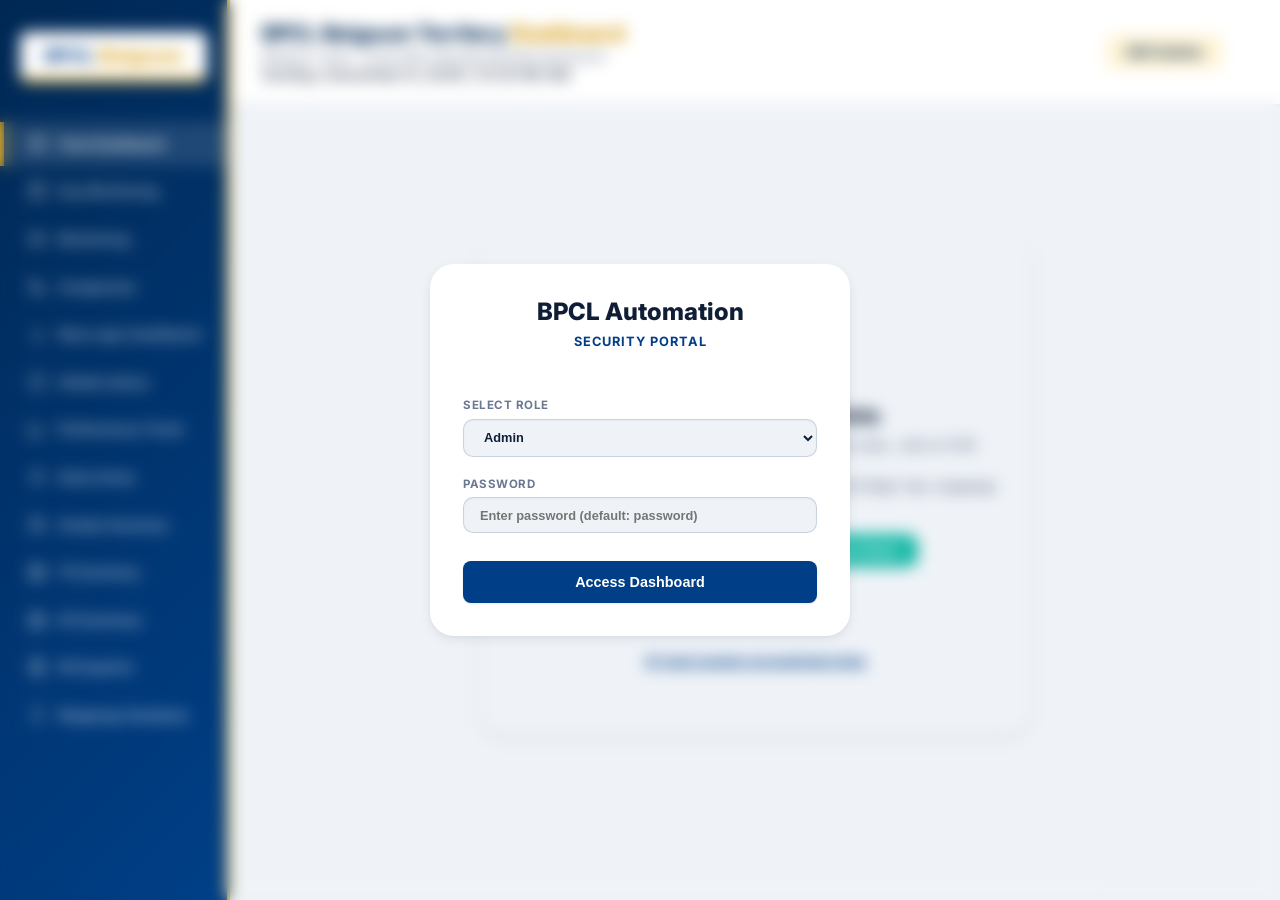
==== commit 24e3d755: "feat: Add Import Excel/CSV and live cloud synchronization for Outlets status remarks and BROMA detai" ====
--- a/index.html
+++ b/index.html
@@ -988,8 +988,20 @@
                   <svg xmlns="http://www.w3.org/2000/svg" width="14" height="14" viewBox="0 0 24 24" fill="none" stroke="currentColor" stroke-width="2"><path d="M21 15v4a2 2 0 0 1-2 2H5a2 2 0 0 1-2-2v-4"></path><polyline points="7 10 12 15 17 10"></polyline><line x1="12" y1="15" x2="12" y2="3"></line></svg>
                   Export CSV
                 </button>
-              </div>
-            </div>
+
+                <label class="btn-primary" id="import-outlets-status-lbl" style="display: inline-flex; align-items: center; gap: 0.45rem; cursor: pointer; margin: 0; background-color: var(--accent-teal, #0d9488); box-shadow: var(--shadow-raised-sm);" title="Import Excel or CSV with remarks, BROMA No, Responsibility, Date">
+                  <svg xmlns="http://www.w3.org/2000/svg" width="14" height="14" viewBox="0 0 24 24" fill="none" stroke="currentColor" stroke-width="2" stroke-linecap="round" stroke-linejoin="round"><path d="M21 15v4a2 2 0 0 1-2 2H5a2 2 0 0 1-2-2v-4"></path><polyline points="17 8 12 3 7 8"></polyline><line x1="12" y1="3" x2="12" y2="15"></line></svg>
+                  Import
+                  <input type="file" id="import-outlets-status-input" accept=".xlsx,.xls,.xlsm,.csv" style="display: none;">
+                </label>
+
+                <button class="btn-secondary" id="sync-outlets-status-btn" title="Sync latest remarks and BROMA details from cloud" style="display: inline-flex; align-items: center; gap: 0.45rem;">
+                  <svg xmlns="http://www.w3.org/2000/svg" width="14" height="14" viewBox="0 0 24 24" fill="none" stroke="currentColor" stroke-width="2" stroke-linecap="round" stroke-linejoin="round"><path d="M21.5 2v6h-6M21.34 15.57a10 10 0 1 1-.57-8.38l5.67-5.67"/></svg>
+                  Sync Cloud
+                </button>
+              </div>
+            </div>
+            <div id="outlets-status-cloud-status" style="font-size:0.75rem; margin:0 1.75rem 0.5rem; opacity:0.8; font-weight:600;">Shared Live Sync: Connected to cloud (auto-sync enabled).</div>
 
             <div class="table-responsive-container">
               <table class="data-table" id="outlets-status-table">
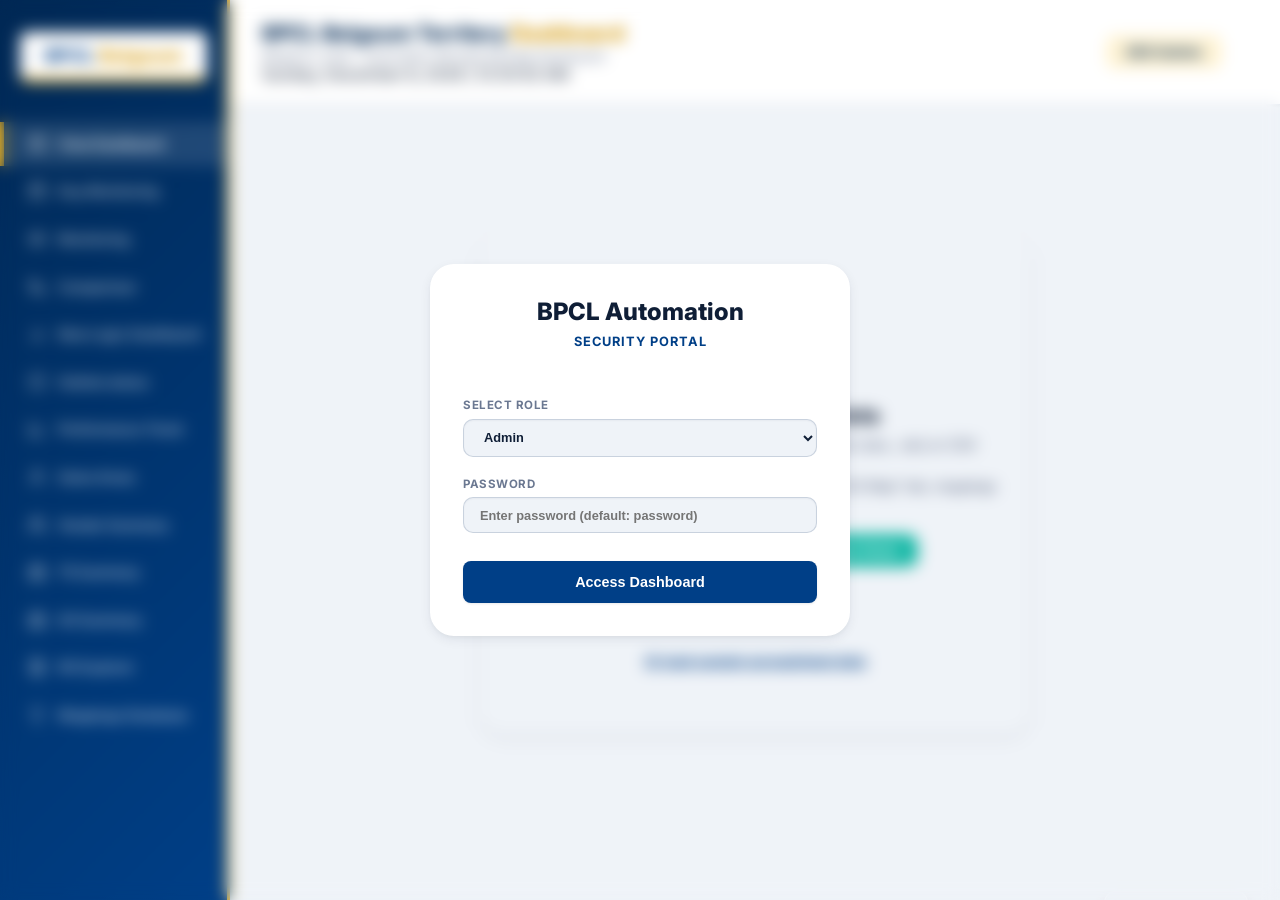
==== commit 0507bd5a: "fix: robust Excel and CSV import with multi-sheet scanning and instant cloud sync" ====
--- a/index.html
+++ b/index.html
@@ -989,11 +989,13 @@
                   Export CSV
                 </button>
 
-                <label class="btn-primary" id="import-outlets-status-lbl" style="display: inline-flex; align-items: center; gap: 0.45rem; cursor: pointer; margin: 0; background-color: var(--accent-teal, #0d9488); box-shadow: var(--shadow-raised-sm);" title="Import Excel or CSV with remarks, BROMA No, Responsibility, Date">
-                  <svg xmlns="http://www.w3.org/2000/svg" width="14" height="14" viewBox="0 0 24 24" fill="none" stroke="currentColor" stroke-width="2" stroke-linecap="round" stroke-linejoin="round"><path d="M21 15v4a2 2 0 0 1-2 2H5a2 2 0 0 1-2-2v-4"></path><polyline points="17 8 12 3 7 8"></polyline><line x1="12" y1="3" x2="12" y2="15"></line></svg>
-                  Import
-                  <input type="file" id="import-outlets-status-input" accept=".xlsx,.xls,.xlsm,.csv" style="display: none;">
-                </label>
+                <div class="file-input-wrapper">
+                  <button class="btn-primary" id="import-outlets-status-btn" type="button" style="display: inline-flex; align-items: center; gap: 0.45rem; background-color: var(--accent-teal, #0d9488); box-shadow: var(--shadow-raised-sm); cursor: pointer;" title="Import Excel or CSV with remarks, BROMA No, Responsibility, Date">
+                    <svg xmlns="http://www.w3.org/2000/svg" width="14" height="14" viewBox="0 0 24 24" fill="none" stroke="currentColor" stroke-width="2" stroke-linecap="round" stroke-linejoin="round"><path d="M21 15v4a2 2 0 0 1-2 2H5a2 2 0 0 1-2-2v-4"></path><polyline points="17 8 12 3 7 8"></polyline><line x1="12" y1="3" x2="12" y2="15"></line></svg>
+                    Import
+                  </button>
+                  <input type="file" id="import-outlets-status-input" accept=".xlsx, .xls, .xlsm, .csv" style="position: absolute; left: 0; top: 0; width: 100%; height: 100%; opacity: 0; cursor: pointer; z-index: 10;">
+                </div>
 
                 <button class="btn-secondary" id="sync-outlets-status-btn" title="Sync latest remarks and BROMA details from cloud" style="display: inline-flex; align-items: center; gap: 0.45rem;">
                   <svg xmlns="http://www.w3.org/2000/svg" width="14" height="14" viewBox="0 0 24 24" fill="none" stroke="currentColor" stroke-width="2" stroke-linecap="round" stroke-linejoin="round"><path d="M21.5 2v6h-6M21.34 15.57a10 10 0 1 1-.57-8.38l5.67-5.67"/></svg>
--- a/styles.css
+++ b/styles.css
@@ -222,6 +222,7 @@
   cursor: pointer;
   height: 100%;
   width: 100%;
+  z-index: 5;
 }
 
 /* Main Content Area */
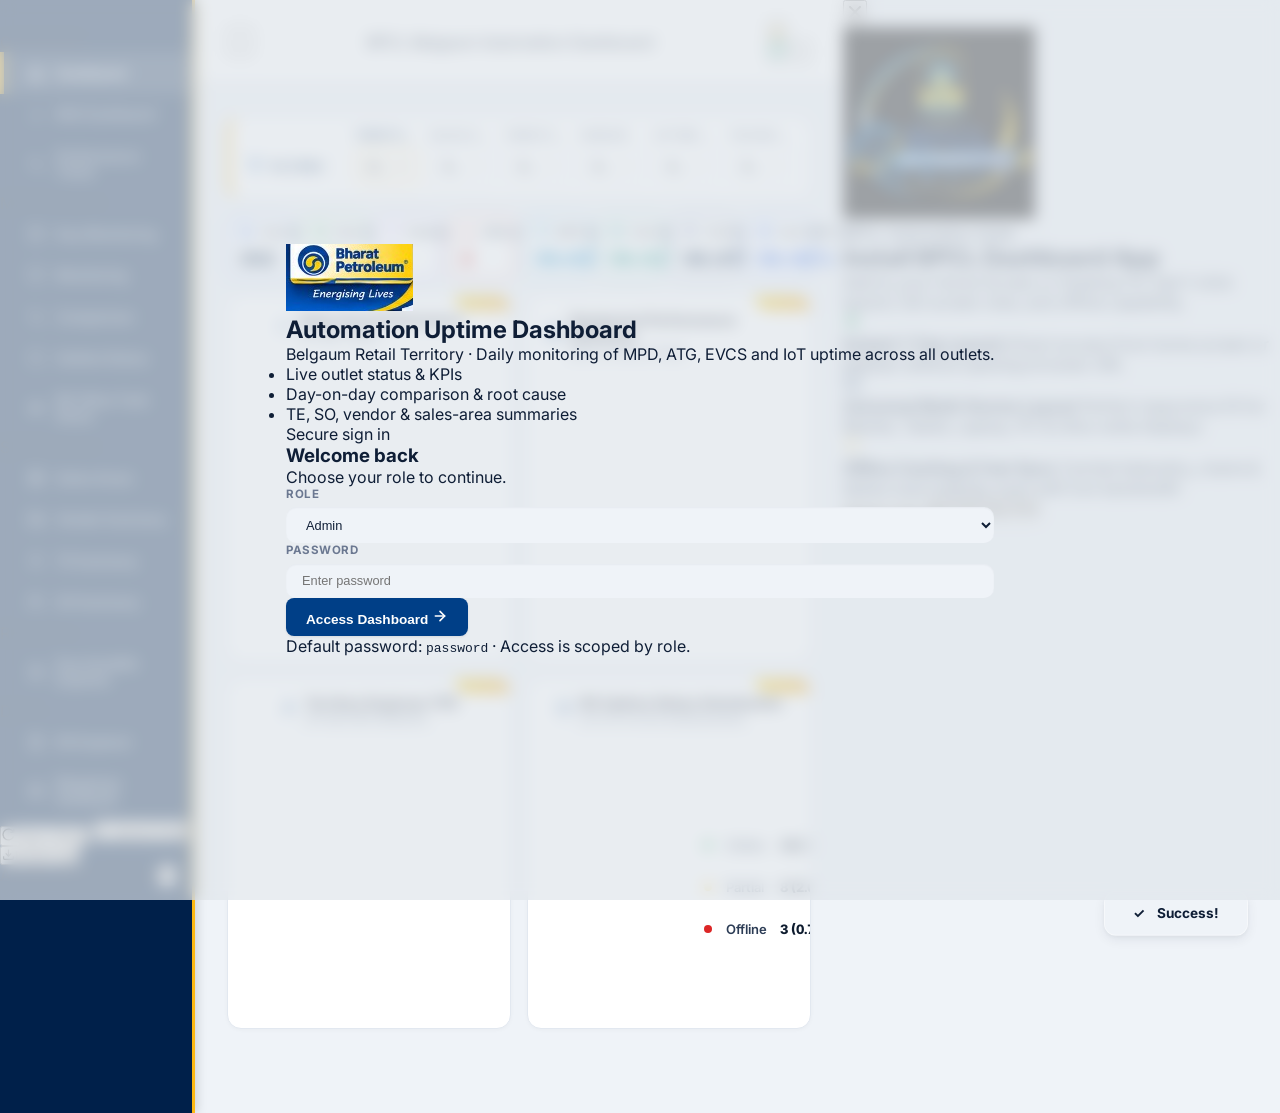
==== commit 5ff08fa9: "Deploy complete BPCL Automation Dashboard v12" ====
--- a/index.html
+++ b/index.html
@@ -13,146 +13,174 @@
   <!-- Locally hosted JS Libraries for offline capability -->
   <script src="xlsx.full.min.js"></script>
   <script src="chart.umd.min.js"></script>
+  <script src="ui-refresh.js"></script>
   
   <link rel="stylesheet" href="styles.css">
+  <link rel="stylesheet" href="ui-refresh.css">
+  <link rel="stylesheet" href="day_end_mis.css">
+  <link rel="stylesheet" href="share_kit.css">
+  <link rel="stylesheet" href="tank_stock_ui.css">
+  <link rel="stylesheet" href="overview_layout.css">
+  <link rel="stylesheet" href="multiselect.css">
   
-  <!-- PWA Manifest & Icons -->
+  <!-- Favicon & PWA Icons with Official BPCL Automation Logo -->
+  <link rel="icon" type="image/x-icon" href="favicon.ico">
+  <link rel="icon" type="image/png" sizes="32x32" href="favicon-32x32.png">
+  <link rel="icon" type="image/png" sizes="192x192" href="icon-192.png">
+  <link rel="apple-touch-icon" href="apple-touch-icon.png">
   <link rel="manifest" href="manifest.json">
-  <link rel="apple-touch-icon" href="icon-192.png">
-  <meta name="apple-mobile-web-app-status-bar" content="#003F87">
+  <meta name="apple-mobile-web-app-capable" content="yes">
+  <meta name="apple-mobile-web-app-status-bar-style" content="black-translucent">
+  <meta name="apple-mobile-web-app-title" content="BPCL Uptime">
+  <meta name="theme-color" content="#01204c">
+  <script src="pwa-install.js" defer></script>
 </head>
 <body>
 
-  <!-- Sidebar (Left) -->
-  <div class="sidebar">
-    <div class="sidebar-logo" title="Filter Settings">
-      BPCL <span>Belgaum</span>
+  <!-- Sidebar (Left) - Attached Style UI -->
+    <!-- Sidebar (Left) - Exact Match to Attached Screenshot -->
+  <aside class="sidebar bpcl-categorized-sidebar" id="app-sidebar" aria-label="Main navigation">
+    <div class="sidebar-menu-scroll">
+      
+      <!-- Category 1: OVERVIEW -->
+      <div class="sidebar-category-header">OVERVIEW</div>
+      <div class="menu-item active" id="sidebar-overview-btn" data-tab="tab-overview" onclick="switchSidebarTab('tab-overview')">
+        <svg viewBox="0 0 24 24" width="16" height="16" fill="none" stroke="currentColor" stroke-width="2"><path d="M3 9l9-7 9 7v11a2 2 0 0 1-2 2H5a2 2 0 0 1-2-2z"></path><polyline points="9 22 9 12 15 12 15 22"></polyline></svg>
+        <span>Dashboard</span>
+      </div>
+      <div class="menu-item" id="sidebar-new-logic-btn" data-tab="tab-new-logic" onclick="switchSidebarTab('tab-new-logic')">
+        <svg viewBox="0 0 24 24" width="16" height="16" fill="none" stroke="currentColor" stroke-width="2"><line x1="18" y1="20" x2="18" y2="10"></line><line x1="12" y1="20" x2="12" y2="4"></line><line x1="6" y1="20" x2="6" y2="14"></line></svg>
+        <span>MIS Dashboard</span>
+      </div>
+      <div class="menu-item" id="sidebar-performance-trend-btn" data-tab="tab-performance-trend" onclick="switchSidebarTab('tab-performance-trend')">
+        <svg viewBox="0 0 24 24" width="16" height="16" fill="none" stroke="currentColor" stroke-width="2"><polyline points="22 12 18 12 15 21 9 3 6 12 2 12"></polyline></svg>
+        <span>Performance Trend</span>
+      </div>
+
+      <!-- Category 2: MONITORING -->
+      <div class="sidebar-category-header">MONITORING</div>
+      <div class="menu-item" id="sidebar-day-monitoring-btn" data-tab="tab-day-monitoring" onclick="switchSidebarTab('tab-day-monitoring')">
+        <svg viewBox="0 0 24 24" width="16" height="16" fill="none" stroke="currentColor" stroke-width="2"><rect x="3" y="4" width="18" height="18" rx="2" ry="2"></rect><line x1="16" y1="2" x2="16" y2="6"></line><line x1="8" y1="2" x2="8" y2="6"></line><line x1="3" y1="10" x2="21" y2="10"></line></svg>
+        <span>Day Monitoring</span>
+      </div>
+      <div class="menu-item" id="sidebar-monitoring-btn" data-tab="tab-monitoring" onclick="switchSidebarTab('tab-monitoring')">
+        <svg viewBox="0 0 24 24" width="16" height="16" fill="none" stroke="currentColor" stroke-width="2"><rect x="2" y="3" width="20" height="14" rx="2" ry="2"></rect><line x1="8" y1="21" x2="16" y2="21"></line><line x1="12" y1="17" x2="12" y2="21"></line></svg>
+        <span>Monitoring</span>
+      </div>
+      <div class="menu-item" id="sidebar-comparison-btn" data-tab="tab-comparison" onclick="switchSidebarTab('tab-comparison')">
+        <svg viewBox="0 0 24 24" width="16" height="16" fill="none" stroke="currentColor" stroke-width="2"><line x1="19" y1="5" x2="5" y2="19"></line><circle cx="6.5" cy="6.5" r="2.5"></circle><circle cx="17.5" cy="17.5" r="2.5"></circle></svg>
+        <span>Comparison</span>
+      </div>
+      <div class="menu-item" id="sidebar-outlets-status-btn" data-tab="tab-outlets-status" onclick="switchSidebarTab('tab-outlets-status')">
+        <svg viewBox="0 0 24 24" width="16" height="16" fill="none" stroke="currentColor" stroke-width="2"><circle cx="12" cy="12" r="10"></circle><line x1="12" y1="8" x2="12" y2="12"></line><line x1="12" y1="16" x2="12.01" y2="16"></line></svg>
+        <span>Outlets Status</span>
+      </div>
+
+      <div class="menu-item" id="sidebar-tank-stock-btn" data-tab="tab-tank-stock" onclick="switchSidebarTab('tab-tank-stock')">
+        <svg viewBox="0 0 24 24" width="16" height="16" fill="none" stroke="currentColor" stroke-width="2"><path d="M4 19v-2a8 8 0 0 1 16 0v2"></path><rect x="6" y="5" width="12" height="14" rx="2"></rect><line x1="6" y1="11" x2="18" y2="11"></line></svg>
+        <span>RO-Wise Tank Stock</span>
+      </div>
+
+      <!-- Category 3: SUMMARIES -->
+      <div class="sidebar-category-header">SUMMARIES</div>
+      <div class="menu-item" id="sidebar-sales-area-btn" data-tab="tab-sales-area" onclick="switchSidebarTab('tab-sales-area')">
+        <svg viewBox="0 0 24 24" width="16" height="16" fill="none" stroke="currentColor" stroke-width="2"><rect x="3" y="3" width="7" height="7"></rect><rect x="14" y="3" width="7" height="7"></rect><rect x="14" y="14" width="7" height="7"></rect><rect x="3" y="14" width="7" height="7"></rect></svg>
+        <span>Sales Areas</span>
+      </div>
+      <div class="menu-item" id="sidebar-vendor-summary-btn" data-tab="tab-vendor-summary" onclick="switchSidebarTab('tab-vendor-summary')">
+        <svg viewBox="0 0 24 24" width="16" height="16" fill="none" stroke="currentColor" stroke-width="2"><rect x="1" y="3" width="15" height="13"></rect><polygon points="16 8 20 8 23 11 23 16 16 16 8"></polygon><circle cx="5.5" cy="18.5" r="2.5"></circle><circle cx="18.5" cy="18.5" r="2.5"></circle></svg>
+        <span>Vendor Summary</span>
+      </div>
+      <div class="menu-item" id="sidebar-eo-summary-btn" data-tab="tab-eo-summary" onclick="switchSidebarTab('tab-eo-summary')">
+        <svg viewBox="0 0 24 24" width="16" height="16" fill="none" stroke="currentColor" stroke-width="2"><path d="M20 21v-2a4 4 0 0 0-4-4H8a4 4 0 0 0-4 4v2"></path><circle cx="12" cy="7" r="4"></circle></svg>
+        <span>TE Summary</span>
+      </div>
+      <div class="menu-item" id="sidebar-so-summary-btn" data-tab="tab-so-summary" onclick="switchSidebarTab('tab-so-summary')">
+        <svg viewBox="0 0 24 24" width="16" height="16" fill="none" stroke="currentColor" stroke-width="2"><path d="M17 21v-2a4 4 0 0 0-4-4H5a4 4 0 0 0-4 4v2"></path><circle cx="9" cy="7" r="4"></circle><path d="M23 21v-2a4 4 0 0 0-3-3.87"></path><path d="M16 3.13a4 4 0 0 1 0 7.75"></path></svg>
+        <span>SO Summary</span>
+      </div>
+
+      <!-- Category 4: REPORTS -->
+      <div class="sidebar-category-header">REPORTS</div>
+      <div class="menu-item" id="sidebar-day-end-mis-btn" data-tab="tab-day-end-mis" onclick="switchSidebarTab('tab-day-end-mis')">
+        <svg viewBox="0 0 24 24" width="16" height="16" fill="none" stroke="currentColor" stroke-width="2"><path d="M14 2H6a2 2 0 0 0-2 2v16a2 2 0 0 0 2 2h12a2 2 0 0 0 2-2V8z"></path><polyline points="14 2 14 8 20 8"></polyline><path d="M12 18v-6"></path><polyline points="9 15 12 18 15 15"></polyline></svg>
+        <span>Day End MIS Exporter</span>
+      </div>
+
+      <!-- Category 5: DATA -->
+      <div class="sidebar-category-header">DATA</div>
+      <div class="menu-item" id="sidebar-ro-explorer-btn" data-tab="tab-ro-explorer" onclick="switchSidebarTab('tab-ro-explorer')">
+        <svg viewBox="0 0 24 24" width="16" height="16" fill="none" stroke="currentColor" stroke-width="2"><path d="M14 2H6a2 2 0 0 0-2 2v16a2 2 0 0 0 2 2h12a2 2 0 0 0 2-2V8z"></path><polyline points="14 2 14 8 20 8"></polyline><line x1="16" y1="13" x2="8" y2="13"></line><line x1="16" y1="17" x2="8" y2="17"></line><polyline points="10 9 9 9 8 9"></polyline></svg>
+        <span>RO Explorer</span>
+      </div>
+      <div class="menu-item" id="sidebar-mapping-btn" data-tab="tab-mapping" onclick="switchSidebarTab('tab-mapping')">
+        <svg viewBox="0 0 24 24" width="16" height="16" fill="none" stroke="currentColor" stroke-width="2"><ellipse cx="12" cy="5" rx="9" ry="3"></ellipse><path d="M21 12c0 1.66-4 3-9 3s-9-1.34-9-3"></path><path d="M3 5v14c0 1.66 4 3 9 3s9-1.34 9-3V5"></path></svg>
+        <span>Mappings Database</span>
+      </div>
+
     </div>
-    <div class="sidebar-menu">
-      <div class="menu-item active" title="Dashboard" id="sidebar-dashboard-btn" onclick="switchSidebarTab('tab-overview')">
-        <!-- Speedometer/Dashboard SVG icon -->
-        <svg xmlns="http://www.w3.org/2000/svg" width="18" height="18" viewBox="0 0 24 24" fill="none" stroke="currentColor" stroke-width="2" stroke-linecap="round" stroke-linejoin="round"><circle cx="12" cy="12" r="10"></circle><path d="M12 6v6l4 2"></path></svg>
-        View Dashboard
-      </div>
-      <div class="menu-item" title="Day Monitoring" id="sidebar-day-monitoring-btn" onclick="switchSidebarTab('tab-day-monitoring')">
-        <!-- Calendar/Clock SVG icon -->
-        <svg xmlns="http://www.w3.org/2000/svg" width="18" height="18" viewBox="0 0 24 24" fill="none" stroke="currentColor" stroke-width="2" stroke-linecap="round" stroke-linejoin="round"><rect x="3" y="4" width="18" height="18" rx="2" ry="2"></rect><line x1="16" y1="2" x2="16" y2="6"></line><line x1="8" y1="2" x2="8" y2="6"></line><line x1="3" y1="10" x2="21" y2="10"></line></svg>
-        Day Monitoring
-      </div>
-      <div class="menu-item" title="Monitoring" id="sidebar-monitoring-btn" onclick="switchSidebarTab('tab-monitoring')">
-        <!-- Shield/Eye SVG icon -->
-        <svg xmlns="http://www.w3.org/2000/svg" width="18" height="18" viewBox="0 0 24 24" fill="none" stroke="currentColor" stroke-width="2" stroke-linecap="round" stroke-linejoin="round"><path d="M1 12s4-8 11-8 11 8 11 8-4 8-11 8-11-8-11-8z"></path><circle cx="12" cy="12" r="3"></circle></svg>
-        Monitoring
-      </div>
-      <div class="menu-item" title="Comparison" id="sidebar-comparison-btn" onclick="switchSidebarTab('tab-comparison')">
-        <!-- Git/Compare SVG icon -->
-        <svg xmlns="http://www.w3.org/2000/svg" width="18" height="18" viewBox="0 0 24 24" fill="none" stroke="currentColor" stroke-width="2" stroke-linecap="round" stroke-linejoin="round"><circle cx="18" cy="18" r="3"></circle><circle cx="6" cy="6" r="3"></circle><path d="M6 9v12"></path><path d="M18 9a9 9 0 0 0-9 9"></path></svg>
-        Comparison
-      </div>
-      <div class="menu-item" title="New Logic Dashboard" id="sidebar-new-logic-btn" onclick="switchSidebarTab('tab-new-logic')">
-        <!-- Bar/Uptime Chart SVG icon -->
-        <svg xmlns="http://www.w3.org/2000/svg" width="18" height="18" viewBox="0 0 24 24" fill="none" stroke="currentColor" stroke-width="2" stroke-linecap="round" stroke-linejoin="round"><line x1="18" y1="20" x2="18" y2="10"></line><line x1="12" y1="20" x2="12" y2="4"></line><line x1="6" y1="20" x2="6" y2="14"></line></svg>
-        New Logic Dashboard
-      </div>
-      <div class="menu-item" title="Outlets status" id="sidebar-outlets-status-btn" onclick="switchSidebarTab('tab-outlets-status')">
-        <!-- Alert Circle SVG icon -->
-        <svg xmlns="http://www.w3.org/2000/svg" width="18" height="18" viewBox="0 0 24 24" fill="none" stroke="currentColor" stroke-width="2" stroke-linecap="round" stroke-linejoin="round"><circle cx="12" cy="12" r="10"></circle><line x1="12" y1="8" x2="12" y2="12"></line><line x1="12" y1="16" x2="12.01" y2="16"></line></svg>
-        Outlets status
-      </div>
-      <div class="menu-item" title="Performance Trend" id="sidebar-performance-trend-btn" onclick="switchSidebarTab('tab-performance-trend')">
-        <!-- Line Chart SVG icon -->
-        <svg xmlns="http://www.w3.org/2000/svg" width="18" height="18" viewBox="0 0 24 24" fill="none" stroke="currentColor" stroke-width="2" stroke-linecap="round" stroke-linejoin="round"><path d="M3 3v18h18"></path><path d="M18.7 8l-5.1 5.2-2.8-2.7L7 14.3"></path></svg>
-        Performance Trend
-      </div>
-      <div class="menu-item" title="Sales Areas" onclick="switchSidebarTab('tab-sales-area')">
-        <!-- Store/Building SVG icon -->
-        <svg xmlns="http://www.w3.org/2000/svg" width="18" height="18" viewBox="0 0 24 24" fill="none" stroke="currentColor" stroke-width="2" stroke-linecap="round" stroke-linejoin="round"><path d="M20 21v-2a4 4 0 0 0-4-4H8a4 4 0 0 0-4 4v2"></path><circle cx="12" cy="7" r="4"></circle></svg>
-        Sales Areas
-      </div>
-      <div class="menu-item" title="Vendor Summary" onclick="switchSidebarTab('tab-vendor-summary')">
-        <!-- Users/Vendor SVG icon -->
-        <svg xmlns="http://www.w3.org/2000/svg" width="18" height="18" viewBox="0 0 24 24" fill="none" stroke="currentColor" stroke-width="2" stroke-linecap="round" stroke-linejoin="round"><path d="M17 21v-2a4 4 0 0 0-4-4H5a4 4 0 0 0-4 4v2"></path><circle cx="9" cy="7" r="4"></circle><path d="M23 21v-2a4 4 0 0 0-3-3.87"></path><path d="M16 3.13a4 4 0 0 1 0 7.75"></path></svg>
-        Vendor Summary
-      </div>
-      <div class="menu-item" title="TE Summary" onclick="switchSidebarTab('tab-eo-summary')">
-        <!-- Shopping bag/Briefcase SVG icon -->
-        <svg xmlns="http://www.w3.org/2000/svg" width="18" height="18" viewBox="0 0 24 24" fill="none" stroke="currentColor" stroke-width="2" stroke-linecap="round" stroke-linejoin="round"><rect x="2" y="7" width="20" height="14" rx="2" ry="2"></rect><path d="M16 21V5a2 2 0 0 0-2-2h-4a2 2 0 0 0-2 2v16"></path></svg>
-        TE Summary
-      </div>
-      <div class="menu-item" title="SO Summary" onclick="switchSidebarTab('tab-so-summary')">
-        <!-- SO SVG icon -->
-        <svg xmlns="http://www.w3.org/2000/svg" width="18" height="18" viewBox="0 0 24 24" fill="none" stroke="currentColor" stroke-width="2" stroke-linecap="round" stroke-linejoin="round"><rect x="2" y="7" width="20" height="14" rx="2" ry="2"></rect><path d="M16 21V5a2 2 0 0 0-2-2h-4a2 2 0 0 0-2 2v16"></path></svg>
-        SO Summary
-      </div>
-      <div class="menu-item" title="RO Explorer" onclick="switchSidebarTab('tab-ro-explorer')">
-        <!-- Document/Report SVG icon -->
-        <svg xmlns="http://www.w3.org/2000/svg" width="18" height="18" viewBox="0 0 24 24" fill="none" stroke="currentColor" stroke-width="2" stroke-linecap="round" stroke-linejoin="round"><path d="M14 2H6a2 2 0 0 0-2 2v16a2 2 0 0 0 2 2h12a2 2 0 0 0 2-2V8z"></path><polyline points="14 2 14 8 20 8"></polyline><line x1="16" y1="13" x2="8" y2="13"></line><line x1="16" y1="17" x2="8" y2="17"></line><polyline points="10 9 9 9 8 9"></polyline></svg>
-        RO Explorer
-      </div>
-      <div class="menu-item" title="Mappings" onclick="switchSidebarTab('tab-mapping')">
-        <!-- Lightbulb SVG icon -->
-        <svg xmlns="http://www.w3.org/2000/svg" width="18" height="18" viewBox="0 0 24 24" fill="none" stroke="currentColor" stroke-width="2" stroke-linecap="round" stroke-linejoin="round"><path d="M15 14c.2-1 .7-1.7 1.5-2.5 1-.9 1.5-2.2 1.5-3.5A6 6 0 0 0 6 8c0 1 .5 2.2 1.5 3.5.7.7 1.3 1.5 1.5 2.5"></path><line x1="9" y1="18" x2="15" y2="18"></line><line x1="10" y1="22" x2="14" y2="22"></line></svg>
-        Mappings Database
+
+    <!-- Bottom Action & Sync Section -->
+    <div class="sidebar-bottom-actions">
+      <button class="sidebar-action-btn sync-btn" id="btn-sync-sheet" title="Sync Google Sheet">
+        <svg viewBox="0 0 24 24" width="13" height="13" fill="none" stroke="currentColor" stroke-width="2.5"><path d="M21.5 2v6h-6M21.34 15.57a10 10 0 1 1-.57-8.38l5.67-5.67"/></svg>
+        <span>Sync Sheet</span>
+      </button>
+      <div class="file-input-wrapper">
+        <button class="sidebar-action-btn upload-btn" id="btn-upload-trigger" onclick="document.getElementById('header-file-input').click()">
+          <svg viewBox="0 0 24 24" width="13" height="13" fill="none" stroke="currentColor" stroke-width="2"><path d="M21 15v4a2 2 0 0 1-2 2H5a2 2 0 0 1-2-2v-4"></path><polyline points="7 10 12 15 17 10"></polyline><line x1="12" y1="15" x2="12" y2="3"></line></svg>
+          <span>Upload Data</span>
+        </button>
+        <input type="file" id="header-file-input" accept=".xlsx, .xls, .csv" style="display: none;">
+      </div>
+      <button class="sidebar-action-btn install-btn" id="btn-sidebar-install" title="Install Web App" style="display: none;">
+        <svg viewBox="0 0 24 24" width="13" height="13" fill="none" stroke="currentColor" stroke-width="2.2"><path d="M21 15v4a2 2 0 0 1-2 2H5a2 2 0 0 1-2-2v-4"/><polyline points="7 10 12 15 17 10"/><line x1="12" y1="15" x2="12" y2="3"/></svg>
+        <span>Install App</span>
+      </button>
+      <div class="sidebar-user-row" id="user-profile-widget">
+        <div class="sidebar-user-info">
+          <span class="sidebar-user-role" id="user-profile-badge">ADMIN</span>
+          <span class="sidebar-user-name" id="user-profile-name">Administrator</span>
+        </div>
+        <button id="btn-logout" class="sidebar-logout-btn" title="Logout">
+          <svg viewBox="0 0 24 24" width="14" height="14" fill="none" stroke="currentColor" stroke-width="2"><path d="M9 21H5a2 2 0 0 1-2-2V5a2 2 0 0 1 2-2h4"></path><polyline points="16 17 21 12 16 7"></polyline><line x1="21" y1="12" x2="9" y2="12"></line></svg>
+        </button>
       </div>
     </div>
-  </div>
+  </aside>
 
   <!-- App Main Container -->
   <div class="app-container">
-    
-    <!-- Header -->
-    <header>
-      <button id="btn-menu-toggle" style="display: none; align-items: center; justify-content: center; width: 36px; height: 36px; border-radius: 8px; border: none; background: var(--bg-primary); box-shadow: var(--shadow-raised-sm); cursor: pointer; margin-right: 0.75rem; flex-shrink: 0; color: var(--text-primary);">
-        <svg xmlns="http://www.w3.org/2000/svg" width="20" height="20" viewBox="0 0 24 24" fill="none" stroke="currentColor" stroke-width="2.5" stroke-linecap="round" stroke-linejoin="round"><line x1="3" y1="12" x2="21" y2="12"></line><line x1="3" y1="6" x2="21" y2="6"></line><line x1="3" y1="18" x2="21" y2="18"></line></svg>
+
+    <!-- Mobile Top Navigation Bar (Visible only on mobile/tablet) -->
+    <header class="mobile-top-bar" id="mobile-top-bar">
+      <button id="btn-menu-toggle" class="btn-mobile-menu" aria-label="Toggle navigation menu">
+        <svg viewBox="0 0 24 24" width="22" height="22" fill="none" stroke="#ffffff" stroke-width="2.2" stroke-linecap="round"><line x1="3" y1="12" x2="21" y2="12"></line><line x1="3" y1="6" x2="21" y2="6"></line><line x1="3" y1="18" x2="21" y2="18"></line></svg>
       </button>
-      <div class="header-title-container">
-        <div class="header-text">
-          <h1>BPCL Belgaum Territory <span>Dashboard</span></h1>
-          <p id="app-subtitle">Belgaum, India - Automation Monitoring Daily Dashboard</p>
-          <div id="app-datetime" class="header-datetime"></div>
-        </div>
-      </div>
-      
-      <div class="header-actions">
-        <!-- User Profile RBAC Widget -->
-        <div id="user-profile-widget" style="display: none; align-items: center; gap: 0.75rem; margin-right: 1rem;">
-          <span class="user-badge" id="user-profile-badge" style="font-size: 0.72rem; font-weight: 800; padding: 0.2rem 0.5rem; border-radius: 6px; text-transform: uppercase;">Admin</span>
-          <span class="user-name-text" id="user-profile-name" style="font-size: 0.85rem; font-weight: 700; color: var(--text-primary);"></span>
-          <button class="btn-primary" id="btn-logout" style="padding: 0.3rem 0.6rem; font-size: 0.75rem; margin: 0; line-height: 1.2; box-shadow: var(--shadow-raised-sm);">Logout</button>
-        </div>
-
-        <!-- Right side badge matching mockup "500 orders" -->
-        <div class="header-logo-brand" id="header-outlets-badge">
-          368 Outlets
-        </div>
-        
-        <span id="file-meta" style="font-size: 0.8rem; color: var(--text-muted); display: none;"></span>
-        
-        <!-- Sync Google Sheet Button -->
-        <div style="display: inline-flex; flex-direction: column; align-items: center; gap: 0.2rem; margin-right: 0.5rem;">
-          <button class="btn-primary" id="btn-sync-sheet" style="display: none; padding: 0.5rem 1rem; align-items: center; gap: 0.5rem; margin: 0; background-color: var(--accent-teal); box-shadow: var(--shadow-raised-sm);">
-            <svg xmlns="http://www.w3.org/2000/svg" width="14" height="14" viewBox="0 0 24 24" fill="none" stroke="currentColor" stroke-width="2.5" stroke-linecap="round" stroke-linejoin="round"><path d="M21.5 2v6h-6M21.34 15.57a10 10 0 1 1-.57-8.38l5.67-5.67"/></svg>
-            Sync Sheet
-          </button>
-          <span id="link-setup-sheet" style="display: none; font-size: 0.62rem; color: var(--text-muted); cursor: pointer; text-decoration: underline;">Configure Link</span>
-        </div>
-
-        <!-- Upload File Trigger -->
-        <div class="file-input-wrapper" id="header-upload-wrapper" style="display: none;">
-          <button class="upload-btn-header">
-            <svg xmlns="http://www.w3.org/2000/svg" width="14" height="14" viewBox="0 0 24 24" fill="none" stroke="currentColor" stroke-width="2" stroke-linecap="round" stroke-linejoin="round"><path d="M21 15v4a2 2 0 0 1-2 2H5a2 2 0 0 1-2-2v-4"></path><polyline points="17 8 12 3 7 8"></polyline><line x1="12" y1="3" x2="12" y2="15"></line></svg>
-            Upload Data
-          </button>
-          <input type="file" id="header-file-input" accept=".xlsx, .xls, .csv">
-        </div>
+      <div class="mobile-bar-brand">
+        <span class="mobile-brand-title">BPCL Belgaum</span>
+        <span class="mobile-brand-sub">Automation Dashboard</span>
+      </div>
+      <div class="mobile-bar-actions">
+        <button class="mobile-action-icon-btn mobile-install-btn" id="btn-mobile-install" title="Install App" style="display: none;">
+          <svg viewBox="0 0 24 24" width="16" height="16" fill="none" stroke="#fbbf24" stroke-width="2.2"><path d="M21 15v4a2 2 0 0 1-2 2H5a2 2 0 0 1-2-2v-4"/><polyline points="7 10 12 15 17 10"/><line x1="12" y1="15" x2="12" y2="3"/></svg>
+        </button>
+        <button class="mobile-action-icon-btn mobile-sync-btn" onclick="document.getElementById('btn-sync-sheet')?.click()" title="Sync Google Sheet">
+          <svg viewBox="0 0 24 24" width="16" height="16" fill="none" stroke="#10b981" stroke-width="2.5"><path d="M21.5 2v6h-6M21.34 15.57a10 10 0 1 1-.57-8.38l5.67-5.67"/></svg>
+        </button>
+        <button class="mobile-action-icon-btn" onclick="document.getElementById('header-file-input')?.click()" title="Upload Excel / CSV">
+          <svg viewBox="0 0 24 24" width="16" height="16" fill="none" stroke="#ffffff" stroke-width="2.2"><path d="M21 15v4a2 2 0 0 1-2 2H5a2 2 0 0 1-2-2v-4"></path><polyline points="7 10 12 15 17 10"></polyline><line x1="12" y1="15" x2="12" y2="3"></line></svg>
+        </button>
       </div>
     </header>
 
-    <!-- Main Content Area -->
+    <!-- Top Yellow Accent Strip -->
+    <div class="top-yellow-accent-strip"></div>
+
     <main>
       
       <!-- Upload Dropzone (Visible when no file is loaded) -->
-      <div id="upload-landing-view" class="upload-card-container">
+      <div id="upload-landing-view" class="upload-card-container" style="display: none;">
         <div class="upload-icon">
           <svg xmlns="http://www.w3.org/2000/svg" width="48" height="48" viewBox="0 0 24 24" fill="none" stroke="currentColor" stroke-width="1.5" stroke-linecap="round" stroke-linejoin="round"><path d="M21 15v4a2 2 0 0 1-2 2H5a2 2 0 0 1-2-2v-4"></path><polyline points="17 8 12 3 7 8"></polyline><line x1="12" y1="3" x2="12" y2="15"></line></svg>
         </div>
@@ -177,210 +205,276 @@
         <div class="sample-download" id="load-sample-btn" style="margin-top: 1rem;">Or load sample spreadsheet data</div>
       </div>
 
+      <!-- Legacy header hooks: app.js / trend.js still write the loaded-file status here.
+           Kept (visually hidden) so uploads, Sheet sync and offline restore never crash. -->
+      <div class="header-file-meta-box" id="legacy-header-hooks" hidden style="display:none !important;">
+        <span id="file-meta">No data loaded</span>
+        <span id="header-upload-wrapper"></span>
+        <span id="link-setup-sheet"></span>
+      </div>
+
       <!-- Active Dashboard View -->
-      <div id="dashboard-active-view" style="display: none; flex-direction: column; gap: 1.25rem; width: 100%;">
+      <div id="dashboard-active-view" style="display: flex; flex-direction: column; gap: 1.25rem; width: 100%;">
         
         <!-- Tab Content Panels -->
 
         <!-- TAB 1: OVERVIEW -->
+                <!-- TAB: OVERVIEW (Mockup Exact Match) -->
+        <!-- Global Territory filter: shared by every menu (hidden on pages that have it in their own filter bar) -->
+        <div class="scope-bar" id="scope-bar" data-share-hide>
+          <div class="scope-left">
+            <svg viewBox="0 0 24 24" width="16" height="16" fill="none" stroke="currentColor" stroke-width="2.2" stroke-linecap="round" stroke-linejoin="round"><path d="M12 22s8-6.5 8-13a8 8 0 0 0-16 0c0 6.5 8 13 8 13z"/><circle cx="12" cy="9" r="2.6"/></svg>
+            <span class="scope-title">Territory</span>
+          </div>
+          <label class="scope-field"><select id="scope-territory" aria-label="Territory" data-all-label="All Territories"><option value="">All Territories</option></select></label>
+          <span class="scope-hint">Applies to every menu</span>
+          <span class="scope-chip" id="scope-active-chip" hidden></span>
+        </div>
+
         <div class="tab-panel active" id="tab-overview">
-          
+
           <!-- Automation Overview Section -->
           <div id="automation-overview-sec" style="width: 100%;">
-            <!-- Mockup Style 7 KPI Cards Row -->
-            <div class="kpi-row">
-              <!-- Card 1: Orange (Total Outlets) -->
-              <div class="kpi-card card-orange">
-                <div class="kpi-label">Total Outlets</div>
-                <div class="kpi-value" id="kpi-total-ros" onclick="openKpiDetailsModal('total')">-</div>
-              </div>
-
-              <!-- Card 2: Green (Fully Online) -->
-              <div class="kpi-card card-green">
-                <div class="kpi-label">Fully Online</div>
-                <div class="kpi-value" id="kpi-fully-online" onclick="openKpiDetailsModal('fully')">-</div>
-              </div>
-              
-              <!-- Card 3: Purple (Partially Online) -->
-              <div class="kpi-card card-purple">
-                <div class="kpi-label">Partially Online</div>
-                <div class="kpi-value" id="kpi-partially-online" onclick="openKpiDetailsModal('partially')">-</div>
-              </div>
-
-              <!-- Card 4: Red/Pink (Offline Outlets) -->
-              <div class="kpi-card card-red">
-                <div class="kpi-label">Offline Outlets</div>
-                <div class="kpi-value" id="kpi-offline" onclick="openKpiDetailsModal('offline')">-</div>
-              </div>
-              
-              <!-- Card 5: Blue (MPD Uptime) -->
-              <div class="kpi-card card-blue">
-                <div class="kpi-label">MPD Uptime</div>
-                <div class="kpi-value" id="kpi-mpd-uptime" onclick="openKpiDetailsModal('mpd')">-</div>
-              </div>
-              
-              <!-- Card 6: Teal (Tank Uptime) -->
-              <div class="kpi-card card-teal">
-                <div class="kpi-label">Tank Uptime</div>
-                <div class="kpi-value" id="kpi-tank-uptime" onclick="openKpiDetailsModal('tank')">-</div>
-              </div>
-
-              <!-- Card 7: Indigo (Territory Uptime) -->
-              <div class="kpi-card card-indigo">
-                <div class="kpi-label">Territory Uptime</div>
-                <div class="kpi-value" id="kpi-territory-uptime" onclick="openKpiDetailsModal('territory')">-</div>
-              </div>
-
-              <!-- Card 8: Pink (Auto RSP %) -->
-              <div class="kpi-card card-pink">
-                <div class="kpi-label">Auto RSP %</div>
-                <div class="kpi-value" id="kpi-auto-rsp" onclick="openKpiDetailsModal('autorsp')">-</div>
-              </div>
-            </div>
-
-            <!-- 3-Column Layout from Mockup -->
-            <div class="dashboard-grid-layout">
-              
-              <!-- Left Column: Horizontal Bar Charts -->
-              <div class="col-left">
-                <!-- Card: Sales Area Trend -->
+            
+            <!-- Dashboard filter bar (multi-select) -->
+            <section class="dash-filter-bar" aria-label="Dashboard filters">
+              <div class="dfb-head">
+                <svg viewBox="0 0 24 24" width="16" height="16" fill="none" stroke="currentColor" stroke-width="2.4" stroke-linecap="round" stroke-linejoin="round"><polygon points="22 3 2 3 10 12.46 10 19 14 21 14 12.46 22 3"/></svg>
+                <span>Filters</span>
+                <span class="dfb-count" id="dash-filter-count" hidden></span>
+              </div>
+              <div class="dfb-fields">
+                <label class="dfb-field dfb-territory"><span>Territory <em>· all menus</em></span><select id="dash-f-territory" aria-label="Territory" data-all-label="All Territories"><option value="">All Territories</option></select></label>
+                <label class="dfb-field"><span>Sales Area</span><select id="dash-f-area" aria-label="Sales Area"><option value="">All Sales Areas</option></select></label>
+                <label class="dfb-field"><span>Territory Engineer</span><select id="dash-f-te" aria-label="Territory Engineer"><option value="">All TEs</option></select></label>
+                <label class="dfb-field"><span>Vendor</span><select id="dash-f-vendor" aria-label="Vendor"><option value="">All Vendors</option></select></label>
+                <label class="dfb-field"><span>Uptime Status</span><select id="dash-f-status" aria-label="Uptime Status"><option value="">All Statuses</option></select></label>
+                <label class="dfb-field"><span>Technology</span><select id="dash-f-tech" aria-label="Technology"><option value="">All Technologies</option></select></label>
+              </div>
+              <button type="button" class="dfb-reset" id="filter-reset-global-btn" onclick="resetGlobalDashboardFilters()" style="display: none;">
+                <svg viewBox="0 0 24 24" width="14" height="14" fill="none" stroke="currentColor" stroke-width="2.6" stroke-linecap="round"><line x1="18" y1="6" x2="6" y2="18"/><line x1="6" y1="6" x2="18" y2="18"/></svg>
+                <span>Clear filters</span>
+              </button>
+            </section>
+
+            <!-- 8 KPI Cards Row (Single Row) -->
+            <div class="kpi-row-8">
+              <!-- Card 1: Total Outlets (Blue Border) -->
+              <div class="kpi-card-v2 border-blue" onclick="openKpiDetailsModal('total')">
+                <div class="kpi-v2-top">
+                  <div class="kpi-v2-icon icon-blue">
+                    <svg xmlns="http://www.w3.org/2000/svg" width="16" height="16" viewBox="0 0 24 24" fill="none" stroke="currentColor" stroke-width="2"><path d="M3 22h12"></path><path d="M4 9h10"></path><path d="M4 22V4a2 2 0 0 1 2-2h6a2 2 0 0 1 2 2v18"></path><path d="M14 13h2a2 2 0 0 1 2 2v2a2 2 0 0 0 2 2a2 2 0 0 0 2-2V9.83a2 2 0 0 0-.59-1.42L18 5"></path></svg>
+                  </div>
+                  <span class="kpi-v2-label">Total Outlets</span>
+                </div>
+                <div class="kpi-v2-value text-navy" id="kpi-total-ros">392</div>
+              </div>
+
+              <!-- Card 2: Fully Online (Green Border) -->
+              <div class="kpi-card-v2 border-green" onclick="openKpiDetailsModal('fully')">
+                <div class="kpi-v2-top">
+                  <div class="kpi-v2-icon icon-green">
+                    <svg xmlns="http://www.w3.org/2000/svg" width="16" height="16" viewBox="0 0 24 24" fill="none" stroke="currentColor" stroke-width="2.5"><path d="M22 11.08V12a10 10 0 1 1-5.93-9.14"></path><polyline points="22 4 12 14.01 9 11.01"></polyline></svg>
+                  </div>
+                  <span class="kpi-v2-label">Fully Online</span>
+                </div>
+                <div class="kpi-v2-value text-green" id="kpi-fully-online">381</div>
+              </div>
+
+              <!-- Card 3: Partially Online (Purple Border) -->
+              <div class="kpi-card-v2 border-purple" onclick="openKpiDetailsModal('partially')">
+                <div class="kpi-v2-top">
+                  <div class="kpi-v2-icon icon-purple">
+                    <svg xmlns="http://www.w3.org/2000/svg" width="16" height="16" viewBox="0 0 24 24" fill="none" stroke="currentColor" stroke-width="2"><path d="M5 12.55a11 11 0 0 1 14.08 0"></path><path d="M1.42 9a16 16 0 0 1 21.16 0"></path><path d="M8.53 16.11a6 6 0 0 1 6.95 0"></path><line x1="12" y1="20" x2="12.01" y2="20"></line></svg>
+                  </div>
+                  <span class="kpi-v2-label">Partially Online</span>
+                </div>
+                <div class="kpi-v2-value text-purple" id="kpi-partially-online">8</div>
+              </div>
+
+              <!-- Card 4: Offline Outlets (Red Border) -->
+              <div class="kpi-card-v2 border-red" onclick="openKpiDetailsModal('offline')">
+                <div class="kpi-v2-top">
+                  <div class="kpi-v2-icon icon-red">
+                    <svg xmlns="http://www.w3.org/2000/svg" width="16" height="16" viewBox="0 0 24 24" fill="none" stroke="currentColor" stroke-width="2.2"><path d="M18.36 6.64a9 9 0 1 1-12.73 0"></path><line x1="12" y1="2" x2="12" y2="12"></line></svg>
+                  </div>
+                  <span class="kpi-v2-label">Offline Outlets</span>
+                </div>
+                <div class="kpi-v2-value text-red" id="kpi-offline">3</div>
+              </div>
+
+              <!-- Card 5: MPD Uptime (Sky Blue Border) -->
+              <div class="kpi-card-v2 border-sky" onclick="openKpiDetailsModal('mpd')">
+                <div class="kpi-v2-top">
+                  <div class="kpi-v2-icon icon-sky">
+                    <svg xmlns="http://www.w3.org/2000/svg" width="16" height="16" viewBox="0 0 24 24" fill="none" stroke="currentColor" stroke-width="2"><rect x="2" y="3" width="20" height="14" rx="2" ry="2"></rect><line x1="8" y1="21" x2="16" y2="21"></line><line x1="12" y1="17" x2="12" y2="21"></line></svg>
+                  </div>
+                  <span class="kpi-v2-label">MPD Uptime</span>
+                </div>
+                <div class="kpi-v2-value text-sky" id="kpi-mpd-uptime">98.69%</div>
+              </div>
+
+              <!-- Card 6: Tank Uptime (Teal Border) -->
+              <div class="kpi-card-v2 border-teal" onclick="openKpiDetailsModal('tank')">
+                <div class="kpi-v2-top">
+                  <div class="kpi-v2-icon icon-teal">
+                    <svg xmlns="http://www.w3.org/2000/svg" width="16" height="16" viewBox="0 0 24 24" fill="none" stroke="currentColor" stroke-width="2"><ellipse cx="12" cy="5" rx="9" ry="3"></ellipse><path d="M21 12c0 1.66-4 3-9 3s-9-1.34-9-3"></path><path d="M3 5v14c0 1.66 4 3 9 3s9-1.34 9-3V5"></path></svg>
+                  </div>
+                  <span class="kpi-v2-label">Tank Uptime</span>
+                </div>
+                <div class="kpi-v2-value text-teal" id="kpi-tank-uptime">98.92%</div>
+              </div>
+
+              <!-- Card 7: Territory Uptime (Deep Navy Border) -->
+              <div class="kpi-card-v2 border-navy" onclick="openKpiDetailsModal('territory')">
+                <div class="kpi-v2-top">
+                  <div class="kpi-v2-icon icon-navy">
+                    <svg xmlns="http://www.w3.org/2000/svg" width="16" height="16" viewBox="0 0 24 24" fill="none" stroke="currentColor" stroke-width="2"><path d="M17 21v-2a4 4 0 0 0-4-4H5a4 4 0 0 0-4 4v2"></path><circle cx="9" cy="7" r="4"></circle><path d="M23 21v-2a4 4 0 0 0-3-3.87"></path><path d="M16 3.13a4 4 0 0 1 0 7.75"></path></svg>
+                  </div>
+                  <span class="kpi-v2-label">Territory Uptime</span>
+                </div>
+                <div class="kpi-v2-value text-navy" id="kpi-territory-uptime">98.81%</div>
+              </div>
+
+              <!-- Card 8: Auto RSP % (Blue Border) -->
+              <div class="kpi-card-v2 border-blue" onclick="openKpiDetailsModal('autorsp')">
+                <div class="kpi-v2-top">
+                  <div class="kpi-v2-icon icon-blue">
+                    <svg xmlns="http://www.w3.org/2000/svg" width="16" height="16" viewBox="0 0 24 24" fill="none" stroke="currentColor" stroke-width="2"><circle cx="12" cy="12" r="3"></circle><path d="M19.4 15a1.65 1.65 0 0 0 .33 1.82l.06.06a2 2 0 0 1 0 2.83 2 2 0 0 1-2.83 0l-.06-.06a1.65 1.65 0 0 0-1.82-.33 1.65 1.65 0 0 0-1 1.51V21a2 2 0 0 1-2 2 2 2 0 0 1-2-2v-.09A1.65 1.65 0 0 0 9 19.4a1.65 1.65 0 0 0-1.82.33l-.06.06a2 2 0 0 1-2.83 0 2 2 0 0 1 0-2.83l.06-.06a1.65 1.65 0 0 0 .33-1.82 1.65 1.65 0 0 0-1.51-1H3a2 2 0 0 1-2-2 2 2 0 0 1 2-2h.09A1.65 1.65 0 0 0 4.6 9a1.65 1.65 0 0 0-.33-1.82l-.06-.06a2 2 0 0 1 0-2.83 2 2 0 0 1 2.83 0l.06.06a1.65 1.65 0 0 0 1.82.33H9a1.65 1.65 0 0 0 1-1.51V3a2 2 0 0 1 2-2 2 2 0 0 1 2 2v.09a1.65 1.65 0 0 0 1 1.51 1.65 1.65 0 0 0 1.82-.33l.06-.06a2 2 0 0 1 2.83 0 2 2 0 0 1 0 2.83l-.06.06a1.65 1.65 0 0 0-.33 1.82V9a1.65 1.65 0 0 0 1.51 1H21a2 2 0 0 1 2 2 2 2 0 0 1-2 2h-.09a1.65 1.65 0 0 0-1.51 1z"></path></svg>
+                  </div>
+                  <span class="kpi-v2-label">Auto RSP %</span>
+                </div>
+                <div class="kpi-v2-value text-blue" id="kpi-auto-rsp">98.98%</div>
+              </div>
+            </div>
+
+            <!-- Main Layout: 2x2 Grid (Left) + 4 Stacked Cards (Right) -->
+            <div class="overview-body-container">
+
+              <!-- Left Section: 2x2 Grid of 4 Cards -->
+              <div class="overview-main-grid">
+
+                <!-- 1. Top-Left: Sales Area Performance -->
                 <div class="panel-card">
                   <div class="panel-card-header">
-                    <span class="panel-card-title">Sales Area Performance</span>
-                    <span class="panel-card-subtitle">Uptime Trend</span>
-                  </div>
-                  <div class="chart-canvas-container">
+                    <div class="panel-card-header-left">
+                      <div class="panel-icon-wrap icon-blue">
+                        <svg xmlns="http://www.w3.org/2000/svg" width="16" height="16" viewBox="0 0 24 24" fill="none" stroke="currentColor" stroke-width="2.5"><line x1="18" y1="20" x2="18" y2="10"></line><line x1="12" y1="20" x2="12" y2="4"></line><line x1="6" y1="20" x2="6" y2="14"></line></svg>
+                      </div>
+                      <div>
+                        <div class="panel-card-title">Sales Area Performance</div>
+                        <div class="panel-card-subtitle">UPTIME TREND</div>
+                      </div>
+                    </div>
+                  </div>
+                  <div class="chart-canvas-container" style="height: 195px;">
                     <canvas id="sales-area-bar-chart"></canvas>
                   </div>
                 </div>
-                
-                <!-- Card: Top TEs -->
+
+                <!-- 2. Top-Right: Equipment Performance Summary -->
                 <div class="panel-card">
                   <div class="panel-card-header">
-                    <span class="panel-card-title">Territory Engineer (TE)</span>
-                    <span class="panel-card-subtitle">Uptime Performance</span>
-                  </div>
-                  <div class="chart-canvas-container" style="height: 160px;">
-                    <canvas id="eo-horizontal-chart"></canvas>
-                  </div>
-                </div>
-
-                <!-- Card: Top SOs -->
+                    <div class="panel-card-header-left">
+                      <div class="panel-icon-wrap icon-blue">
+                        <svg xmlns="http://www.w3.org/2000/svg" width="16" height="16" viewBox="0 0 24 24" fill="none" stroke="currentColor" stroke-width="2"><circle cx="12" cy="12" r="3"></circle><path d="M19.4 15a1.65 1.65 0 0 0 .33 1.82l.06.06a2 2 0 0 1 0 2.83 2 2 0 0 1-2.83 0l-.06-.06a1.65 1.65 0 0 0-1.82-.33 1.65 1.65 0 0 0-1 1.51V21a2 2 0 0 1-2 2 2 2 0 0 1-2-2v-.09A1.65 1.65 0 0 0 9 19.4a1.65 1.65 0 0 0-1.82.33l-.06.06a2 2 0 0 1-2.83 0 2 2 0 0 1 0-2.83l.06-.06a1.65 1.65 0 0 0 .33-1.82 1.65 1.65 0 0 0-1.51-1H3a2 2 0 0 1-2-2 2 2 0 0 1 2-2h.09A1.65 1.65 0 0 0 4.6 9a1.65 1.65 0 0 0-.33-1.82l-.06-.06a2 2 0 0 1 0-2.83 2 2 0 0 1 2.83 0l.06.06a1.65 1.65 0 0 0 1.82.33H9a1.65 1.65 0 0 0 1-1.51V3a2 2 0 0 1 2-2 2 2 0 0 1 2 2v.09a1.65 1.65 0 0 0 1 1.51 1.65 1.65 0 0 0 1.82-.33l.06-.06a2 2 0 0 1 2.83 0 2 2 0 0 1 0 2.83l-.06.06a1.65 1.65 0 0 0-.33 1.82V9a1.65 1.65 0 0 0 1.51 1H21a2 2 0 0 1 2 2 2 2 0 0 1-2 2h-.09a1.65 1.65 0 0 0-1.51 1z"></path></svg>
+                      </div>
+                      <div>
+                        <div class="panel-card-title">Equipment Performance Summary</div>
+                        <div class="panel-card-subtitle">MPD VS TANK UPTIME</div>
+                      </div>
+                    </div>
+                  </div>
+                  <div class="chart-canvas-container" style="height: 195px;">
+                    <canvas id="equipment-comp-chart"></canvas>
+                  </div>
+                </div>
+
+                <!-- 3. Bottom-Left: Territory Engineer (TE) -->
                 <div class="panel-card">
                   <div class="panel-card-header">
-                    <span class="panel-card-title">Sales Officers (SO)</span>
-                    <span class="panel-card-subtitle">Uptime Performance</span>
-                  </div>
-                  <div class="chart-canvas-container" style="height: 160px;">
-                    <canvas id="so-horizontal-chart"></canvas>
-                  </div>
-                </div>
-              </div>
-
-              <!-- Center Column: Vertical Comparison & Doughnuts -->
-              <div class="col-center">
-                <!-- Card: MPD vs Tank Comparison -->
+                    <div class="panel-card-header-left">
+                      <div class="panel-icon-wrap icon-blue">
+                        <svg xmlns="http://www.w3.org/2000/svg" width="16" height="16" viewBox="0 0 24 24" fill="none" stroke="currentColor" stroke-width="2.5"><path d="M20 21v-2a4 4 0 0 0-4-4H8a4 4 0 0 0-4 4v2"></path><circle cx="12" cy="7" r="4"></circle></svg>
+                      </div>
+                      <div>
+                        <div class="panel-card-title">Territory Engineer (TE)</div>
+                        <div class="panel-card-subtitle">UPTIME PERFORMANCE</div>
+                      </div>
+                    </div>
+                  </div>
+                  <div class="chart-canvas-container" style="height: 195px;">
+                    <canvas id="eo-horizontal-chart"></canvas>
+                  </div>
+                </div>
+
+                <!-- 4. Bottom-Right: RO Uptime Status Distribution -->
                 <div class="panel-card">
                   <div class="panel-card-header">
-                    <span class="panel-card-title">Equipment Performance Summary</span>
-                    <span class="panel-card-subtitle">MPD vs Tank Uptime</span>
-                  </div>
-                  <div class="chart-canvas-container" style="height: 250px;">
-                    <canvas id="equipment-comp-chart"></canvas>
-                  </div>
-                </div>
-
-                <!-- Card: Doughnut Uptime Breakdown -->
-                <div class="panel-card">
-                  <div class="panel-card-header">
-                    <span class="panel-card-title">RO Uptime Status Distribution</span>
-                    <span class="panel-card-subtitle">Outlets Status Breakdown</span>
-                  </div>
-                  <div class="chart-canvas-container" style="height: 250px; display: flex; align-items: center; justify-content: center;">
-                    <canvas id="status-doughnut-chart"></canvas>
-                  </div>
-                </div>
-              </div>
-
-              <!-- Right Column: Interactive Filter Panel -->
-              <div class="col-right">
-                <button class="filter-pill reset-btn" id="filter-reset-global-btn" onclick="resetGlobalDashboardFilters()" style="width: 100%; text-align: center; justify-content: center; padding: 0.5rem; margin-bottom: 0.5rem; display: none;">
-                  Reset Dashboard Filters
-                </button>
-
-                <!-- Filter Card: Sales Area -->
-                <div class="filter-card">
-                  <div class="filter-card-title">Sales Areas</div>
-                  <div class="filter-items-container" id="dash-filter-areas">
-                    <!-- Inserted dynamically -->
-                  </div>
-                </div>
-
-                <!-- Filter Card: TEs -->
-                <div class="filter-card">
-                  <div class="filter-card-title">Territory Engineers (TE)</div>
-                  <div class="filter-items-container" id="dash-filter-eos">
-                    <!-- Inserted dynamically -->
-                  </div>
-                </div>
-
-                <!-- Filter Card: Vendors -->
-                <div class="filter-card">
-                  <div class="filter-card-title">Vendors</div>
-                  <div class="filter-items-container" id="dash-filter-vendors">
-                    <!-- Inserted dynamically -->
-                  </div>
-                </div>
-
-                <!-- Filter Card: Status -->
-                <div class="filter-card">
-                  <div class="filter-card-title">Uptime Status</div>
-                  <div class="filter-items-container" id="dash-filter-status">
-                    <!-- Inserted dynamically -->
-                  </div>
-                </div>
-
-                <!-- Filter Card: Technology -->
-                <div class="filter-card">
-                  <div class="filter-card-title">Technology (IOT/WFCC)</div>
-                  <div class="filter-items-container" id="dash-filter-technology">
-                    <!-- Inserted dynamically -->
-                  </div>
-                </div>
-              </div>
-
-            </div>
-          </div>
-
-          <!-- EVCS Overview Section -->
+                    <div class="panel-card-header-left">
+                      <div class="panel-icon-wrap icon-blue">
+                        <svg xmlns="http://www.w3.org/2000/svg" width="16" height="16" viewBox="0 0 24 24" fill="none" stroke="currentColor" stroke-width="2.2"><path d="M21.21 15.89A10 10 0 1 1 8 2.83"></path><path d="M22 12A10 10 0 0 0 12 2v10z"></path></svg>
+                      </div>
+                      <div>
+                        <div class="panel-card-title">RO Uptime Status Distribution</div>
+                        <div class="panel-card-subtitle">OUTLETS STATUS BREAKDOWN</div>
+                      </div>
+                    </div>
+                  </div>
+                  <div class="donut-chart-flex">
+                    <div class="donut-chart-wrapper">
+                      <canvas id="status-doughnut-chart"></canvas>
+                    </div>
+                    <div class="donut-legend-list">
+                      <div class="donut-legend-row" onclick="toggleDashboardFilter('status', 'Fully Online')">
+                        <span class="donut-dot dot-online"></span>
+                        <span class="donut-name">Online</span>
+                        <span class="donut-val" id="donut-val-online">381 (97.19%)</span>
+                      </div>
+                      <div class="donut-legend-row" onclick="toggleDashboardFilter('status', 'Partially Online')">
+                        <span class="donut-dot dot-partial"></span>
+                        <span class="donut-name">Partial</span>
+                        <span class="donut-val" id="donut-val-partial">8 (2.04%)</span>
+                      </div>
+                      <div class="donut-legend-row" onclick="toggleDashboardFilter('status', 'Offline')">
+                        <span class="donut-dot dot-offline"></span>
+                        <span class="donut-name">Offline</span>
+                        <span class="donut-val" id="donut-val-offline">3 (0.77%)</span>
+                      </div>
+                    </div>
+                  </div>
+                </div>
+
+              </div>
+
+
+            </div>
+
+          </div>
+
+          <!-- EVCS Overview Section (Preserved) -->
           <div id="evcs-overview-sec" style="display: none; width: 100%;">
-            <!-- EVCS KPI Metrics Row (5 columns) -->
             <div class="kpi-row" style="grid-template-columns: repeat(5, minmax(0, 1fr));">
-              <!-- Card 1: Total Chargers -->
               <div class="kpi-card card-orange" style="border-left: 4px solid #f68b1e;">
                 <div class="kpi-label">TOTAL CHARGERS</div>
                 <div class="kpi-value" id="evcs-kpi-total" onclick="openEvcsDetailsModal('total')">-</div>
                 <div class="kpi-subtext" id="evcs-kpi-total-sub">Source: charger_status.xlsx</div>
               </div>
-              <!-- Card 2: Online Chargers -->
               <div class="kpi-card card-green" style="border-left: 4px solid #10b981;">
                 <div class="kpi-label">ONLINE CHARGERS</div>
                 <div class="kpi-value" id="evcs-kpi-online" onclick="openEvcsDetailsModal('online')">-</div>
                 <div class="kpi-subtext" id="evcs-kpi-online-sub">-</div>
               </div>
-              <!-- Card 3: Offline Chargers -->
               <div class="kpi-card card-red" style="border-left: 4px solid #ef4444;">
                 <div class="kpi-label">OFFLINE CHARGERS</div>
                 <div class="kpi-value" id="evcs-kpi-offline" onclick="openEvcsDetailsModal('offline')">-</div>
                 <div class="kpi-subtext" id="evcs-kpi-offline-sub">-</div>
               </div>
-              <!-- Card 4: FAME Chargers -->
               <div class="kpi-card card-blue" style="border-left: 4px solid #3b82f6;">
                 <div class="kpi-label">FAME CHARGERS</div>
                 <div class="kpi-value" id="evcs-kpi-fame" onclick="openEvcsDetailsModal('fame')">-</div>
                 <div class="kpi-subtext" id="evcs-kpi-fame-sub">-</div>
               </div>
-              <!-- Card 5: Non Fame Chargers -->
               <div class="kpi-card card-purple" style="border-left: 4px solid #8b5cf6;">
                 <div class="kpi-label">NON FAME CHARGERS</div>
                 <div class="kpi-value" id="evcs-kpi-nonfame" onclick="openEvcsDetailsModal('nonfame')">-</div>
@@ -388,9 +482,7 @@
               </div>
             </div>
 
-            <!-- EVCS Charts Row (3-column layout) -->
             <div class="dashboard-grid-layout" style="grid-template-columns: 1fr 1.3fr 1.3fr; gap: 1.5rem; margin-top: 1.5rem;">
-              <!-- Col 1: Overall Online Ratio (Doughnut) -->
               <div class="panel-card">
                 <div class="panel-card-header" style="border-left: 4px solid #f68b1e; padding-left: 0.75rem;">
                   <span class="panel-card-title" style="font-weight: 700; color: #1a202c; font-size: 1.1rem;">Overall Online Ratio</span>
@@ -399,8 +491,6 @@
                   <canvas id="evcs-ratio-chart"></canvas>
                 </div>
               </div>
-
-              <!-- Col 2: Territory TE (Grouped Bar Chart) -->
               <div class="panel-card">
                 <div class="panel-card-header" style="border-left: 4px solid #f68b1e; padding-left: 0.75rem;">
                   <span class="panel-card-title" style="font-weight: 700; color: #1a202c; font-size: 1.1rem;">Territory TE</span>
@@ -409,8 +499,6 @@
                   <canvas id="evcs-eo-chart"></canvas>
                 </div>
               </div>
-
-              <!-- Col 3: Sales Officers (Grouped Bar Chart) -->
               <div class="panel-card">
                 <div class="panel-card-header" style="border-left: 4px solid #f68b1e; padding-left: 0.75rem;">
                   <span class="panel-card-title" style="font-weight: 700; color: #1a202c; font-size: 1.1rem;">Sales Officers</span>
@@ -513,16 +601,59 @@
               </div>
               
               <!-- Baseline Selector Controls -->
-              <div style="display: flex; gap: 1.5rem; align-items: center; background: var(--bg-primary); padding: 0.75rem 1rem; border-radius: 12px; width: 100%; box-shadow: var(--shadow-inset-sm);">
-                <div style="display: flex; flex-direction: column; gap: 0.25rem;">
+              <div style="display: flex; flex-wrap: wrap; gap: 0.5rem 1.5rem; align-items: center; background: var(--bg-primary); padding: 0.75rem 1rem; border-radius: 12px; width: 100%; box-shadow: var(--shadow-inset-sm); box-sizing: border-box;">
+                <div style="display: flex; flex-direction: column; gap: 0.25rem; min-width: 0; max-width: 100%;">
                   <label for="mon-baseline-select" style="font-size: 0.7rem; font-weight: 700; color: var(--text-muted); text-transform: uppercase;">Compare Against (Baseline)</label>
-                  <select id="mon-baseline-select" class="form-control" style="font-size: 0.8rem; font-weight: 600; padding: 4px 8px; width: 320px; cursor: pointer;"></select>
-                </div>
-                <div id="mon-baseline-info" style="font-size: 0.8rem; font-weight: 700; color: var(--text-secondary); margin-top: 1rem;">
+                  <select id="mon-baseline-select" class="form-control" style="font-size: 0.8rem; font-weight: 600; padding: 4px 8px; width: 320px; max-width: 100%; cursor: pointer;"></select>
+                </div>
+                <div id="mon-baseline-info" style="font-size: 0.8rem; font-weight: 700; color: var(--text-secondary); margin-top: 1rem; min-width: 0; overflow-wrap: anywhere;">
                   Loading baseline info...
                 </div>
               </div>
 
+
+              <!-- WhatsApp dealer alerts -->
+              <div class="wa-panel" id="wa-alert-panel">
+                <div class="wa-panel-head">
+                  <div class="wa-title">
+                    <svg xmlns="http://www.w3.org/2000/svg" width="16" height="16" viewBox="0 0 24 24" fill="none" stroke="currentColor" stroke-width="2" aria-hidden="true"><path d="M21 11.5a8.38 8.38 0 0 1-.9 3.8 8.5 8.5 0 0 1-7.6 4.7 8.38 8.38 0 0 1-3.8-.9L3 21l1.9-5.7a8.38 8.38 0 0 1-.9-3.8 8.5 8.5 0 0 1 4.7-7.6 8.38 8.38 0 0 1 3.8-.9h.5a8.48 8.48 0 0 1 8 8v.5z"></path></svg>
+                    WhatsApp dealer alerts
+                    <span id="wa-status-chip" class="wa-chip wa-chip-idle">Checking backend…</span>
+                  </div>
+                  <div class="wa-actions">
+                    <button type="button" class="btn-secondary wa-btn" id="wa-template-btn">Contacts template</button>
+                    <button type="button" class="btn-secondary wa-btn" id="wa-upload-btn">Upload dealer numbers</button>
+                    <input type="file" id="wa-upload-input" accept=".xlsx,.xls,.csv" hidden>
+                    <button type="button" class="btn-primary wa-btn" id="wa-send-now-btn" disabled>Send pending now</button>
+                  </div>
+                </div>
+                <div class="wa-panel-body">
+                  <div class="wa-stats">
+                    <div class="wa-stat"><span id="wa-stat-drops">0</span><label>Drops today</label></div>
+                    <div class="wa-stat wa-stat-ok"><span id="wa-stat-sent">0</span><label>Alerts sent</label></div>
+                    <div class="wa-stat wa-stat-warn"><span id="wa-stat-pending">0</span><label>Pending</label></div>
+                    <div class="wa-stat wa-stat-mute"><span id="wa-stat-nonum">0</span><label>No number</label></div>
+                  </div>
+                  <div class="wa-auto">
+                    <label class="wa-switch"><input type="checkbox" id="wa-auto-toggle"><span class="wa-slider" aria-hidden="true"></span><span class="wa-switch-label">Auto-send alerts for new drops</span></label>
+                    <div id="wa-auto-note" class="wa-note"></div>
+                    <div id="wa-baseline" class="wa-note"></div>
+                  </div>
+                  <div class="wa-rules" aria-label="Alert rules">
+                    <div><b>Offline</b> → check internet connection, FCC ON, HOS status green</div>
+                    <div><b>MPD offline</b> → Turn ON all MPDs</div>
+                    <div><b>ATG offline</b> → restart the ATG console</div>
+                    <div><b>Every alert</b> → raise a complaint if a technical fault persists</div>
+                  </div>
+                </div>
+                <div class="wa-log-bar">
+                  <button type="button" class="comp-link-btn" id="wa-log-toggle" aria-expanded="false" aria-controls="wa-log-wrap">Show today's log</button>
+                  <button type="button" class="comp-link-btn" id="wa-refresh-btn">Refresh</button>
+                </div>
+                <div class="wa-log-wrap" id="wa-log-wrap">
+                  <table class="wa-log-table"><thead><tr><th>Time</th><th>Retail outlet</th><th>Alert</th><th>Result</th><th>Via</th></tr></thead><tbody id="wa-log-body"></tbody></table>
+                </div>
+              </div>
               <!-- Filter Controls -->
               <div class="filter-row" style="display: flex; gap: 0.75rem; width: 100%; flex-wrap: wrap; margin-top: 0.5rem; align-items: center;">
                 <button class="filter-pill active" id="mon-filter-all">All Sites</button>
@@ -587,213 +718,222 @@
                     </th>
                     <th style="text-align: center;">Offline MPDs</th>
                     <th style="text-align: center;">Offline Tanks</th>
+                    <th style="text-align: center;">Dealer Alert</th>
                   </tr>
                 </thead>
                 <tbody id="monitoring-comparison-tbody">
-                  <tr><td colspan="10" style="text-align: center; padding: 2rem;">No data loaded. Please upload monitoring spreadsheet.</td></tr>
+                  <tr><td colspan="11" style="text-align: center; padding: 2rem;">No data loaded. Please upload monitoring spreadsheet.</td></tr>
                 </tbody>
               </table>
             </div>
           </div>
         </div>
 
-        <!-- TAB: 3-DAY EOD COMPARISON & ROOT-CAUSE ENGINE -->
+        <!-- TAB: 3-DAY EOD COMPARISON & ROOT-CAUSE ENGINE (v4) -->
         <div class="tab-panel" id="tab-comparison">
-          <div class="table-card">
-            <div class="table-card-header" style="flex-direction: column; align-items: flex-start; gap: 1rem;">
-              <div style="display: flex; justify-content: space-between; width: 100%; align-items: center; flex-wrap: wrap; gap: 0.75rem;">
+          <div class="table-card comp-root">
+            <div class="table-card-header comp-header">
+              <div class="comp-title-row">
                 <div>
-                  <h3 style="margin: 0; display: flex; align-items: center; gap: 0.5rem;">
-                    <span>3-Day Comparison & Root-Cause Engine</span>
-                    <span id="comp-period-badge" style="font-size: 0.75rem; background: var(--bg-primary); padding: 4px 10px; border-radius: 20px; font-weight: 700; color: var(--accent-color); box-shadow: var(--shadow-raised-sm);">
-                      Loading 3-Day EOD Period...
-                    </span>
+                  <h3 class="comp-title">
+                    <span>3-Day Comparison &amp; Root-Cause Engine</span>
+                    <span id="comp-period-badge" class="comp-period-badge">Loading…</span>
                   </h3>
-                  <div style="font-size: 0.8rem; color: var(--text-muted); margin-top: 0.25rem;">
-                    Identifies ROs with repeated Offline/Partial Column V downtime despite healthy equipment (Possible Dealer/Operational Issues).
-                  </div>
-                </div>
-                
-                <div style="display: flex; gap: 0.6rem; align-items: center; flex-wrap: wrap;">
-                  <button class="btn-secondary" id="comp-snapshot-btn" title="Capture current data as an EOD snapshot">
+                  <div class="comp-subtitle">Compares real end-of-day status across 3 dates to separate equipment faults from dealer-side downtime.</div>
+                </div>
+                <div class="comp-actions">
+                  <button type="button" class="btn-secondary" id="comp-import-btn" title="Add a past day's MIS file to history">
+                    <svg xmlns="http://www.w3.org/2000/svg" width="14" height="14" viewBox="0 0 24 24" fill="none" stroke="currentColor" stroke-width="2"><path d="M21 15v4a2 2 0 0 1-2 2H5a2 2 0 0 1-2-2v-4"></path><polyline points="17 8 12 3 7 8"></polyline><line x1="12" y1="3" x2="12" y2="15"></line></svg>
+                    Import past day
+                  </button>
+                  <button type="button" class="btn-secondary" id="comp-snapshot-btn" title="Save the currently loaded data as today's EOD snapshot">
                     <svg xmlns="http://www.w3.org/2000/svg" width="14" height="14" viewBox="0 0 24 24" fill="none" stroke="currentColor" stroke-width="2"><circle cx="12" cy="12" r="10"></circle><polyline points="12 6 12 12 16 14"></polyline></svg>
-                    Capture 10:00 PM EOD Snapshot
+                    Capture EOD now
                   </button>
-                  <button class="btn-primary" id="comp-export-btn">
+                  <button type="button" class="btn-primary" id="comp-export-btn">
                     <svg xmlns="http://www.w3.org/2000/svg" width="14" height="14" viewBox="0 0 24 24" fill="none" stroke="currentColor" stroke-width="2"><path d="M21 15v4a2 2 0 0 1-2 2H5a2 2 0 0 1-2-2v-4"></path><polyline points="7 10 12 15 17 10"></polyline><line x1="12" y1="15" x2="12" y2="3"></line></svg>
-                    Export Comparison
+                    Export Excel
                   </button>
                 </div>
               </div>
 
-              <!-- EOD Period & Historical Date Selectors -->
-              <div style="display: flex; gap: 1rem; align-items: center; background: var(--bg-primary); padding: 0.75rem 1rem; border-radius: 12px; width: 100%; box-shadow: var(--shadow-inset-sm); flex-wrap: wrap; box-sizing: border-box;">
-                <div style="display: flex; align-items: center; gap: 0.5rem;">
-                  <span style="font-size: 0.72rem; font-weight: 800; color: var(--text-muted); text-transform: uppercase;">Compare Days:</span>
-                </div>
-                <div style="display: flex; flex-direction: column; gap: 0.2rem;">
-                  <label for="comp-date-select-1" style="font-size: 0.68rem; font-weight: 700; color: var(--text-muted);">Day 1 (Oldest)</label>
-                  <select id="comp-date-select-1" class="form-control" style="font-size: 0.78rem; font-weight: 600; padding: 4px 8px; width: 150px;"></select>
-                </div>
-                <div style="display: flex; flex-direction: column; gap: 0.2rem;">
-                  <label for="comp-date-select-2" style="font-size: 0.68rem; font-weight: 700; color: var(--text-muted);">Day 2</label>
-                  <select id="comp-date-select-2" class="form-control" style="font-size: 0.78rem; font-weight: 600; padding: 4px 8px; width: 150px;"></select>
-                </div>
-                <div style="display: flex; flex-direction: column; gap: 0.2rem;">
-                  <label for="comp-date-select-3" style="font-size: 0.68rem; font-weight: 700; color: var(--text-muted);">Day 3 (Latest EOD)</label>
-                  <select id="comp-date-select-3" class="form-control" style="font-size: 0.78rem; font-weight: 600; padding: 4px 8px; width: 150px;"></select>
-                </div>
-                <button class="btn-secondary" id="comp-apply-dates-btn" style="align-self: flex-end; padding: 5px 12px; font-size: 0.78rem; border-radius: 8px;">
-                  Apply Period
-                </button>
-                <div style="margin-left: auto; font-size: 0.72rem; color: var(--text-muted); display: flex; align-items: center; gap: 4px;">
-                  <span style="width: 8px; height: 8px; background: #10b981; border-radius: 50%; display: inline-block;"></span>
-                  10:00 PM Auto-Snapshot Active
-                </div>
-              </div>
-
-              <!-- Root-Cause Variation Summary Banner -->
-              <div class="comp-variation-banner" style="background: var(--bg-primary); border-radius: 12px; padding: 0.85rem 1.25rem; width: 100%; box-sizing: border-box; border-left: 4px solid var(--accent-color); box-shadow: var(--shadow-raised-sm); display: flex; align-items: center; justify-content: space-between; flex-wrap: wrap; gap: 0.75rem;">
-                <div>
-                  <strong style="color: var(--text-primary); font-size: 0.85rem;">📊 EOD Column V vs Day Monitoring Variation Analysis:</strong>
-                  <span style="font-size: 0.8rem; color: var(--text-secondary); margin-left: 0.5rem;" id="comp-variation-text">
-                    Calculating variation...
+              <!-- Data coverage strip: last 14 days -->
+              <div class="comp-panel comp-coverage-panel">
+                <div class="comp-panel-head">
+                  <span class="comp-panel-title">Data coverage · last 14 days</span>
+                  <span class="comp-legend">
+                    <i class="lg cov-capture"></i>EOD capture
+                    <i class="lg cov-sync"></i>Evening sync
+                    <i class="lg cov-early"></i>Daytime sync only
+                    <i class="lg cov-live"></i>Live
+                    <i class="lg cov-missing"></i>No data
                   </span>
-                </div>
-                <div style="font-size: 0.74rem; color: var(--text-muted); font-weight: 600;">
-                  💡 Logic: Outlets with Column V downtime + 0 equipment faults are flagged as <strong>Dealer Issues</strong>.
-                </div>
-              </div>
-
-              <!-- 8 Clickable Summary Cards (Requirement 7) -->
-              <div class="comparison-kpi-grid" style="display: grid; grid-template-columns: repeat(4, 1fr); gap: 0.85rem; width: 100%; box-sizing: border-box; margin-top: 0.25rem;">
-                <!-- Card 1: Total -->
-                <div class="comp-kpi-card active-kpi-filter" id="card-comp-total" title="Click to view all compared outlets">
-                  <div class="comp-kpi-label">Total Outlets Compared</div>
+                  <button type="button" class="comp-link-btn" id="comp-reload-btn" title="Re-read history from this browser's database">Reload history</button>
+                </div>
+                <div id="comp-coverage" class="comp-coverage" aria-label="Days with data. Click a day to make it Day 3."></div>
+                <div class="comp-hint">Click a day to compare it with the two days before it. Every Google Sheet sync and upload is stored, and the one closest to 10:00 PM is used as that day's EOD.</div>
+              </div>
+
+              <!-- Period selectors + basis -->
+              <div class="comp-panel comp-period-panel">
+                <div class="comp-period-group">
+                  <label for="comp-date-select-1">Day 1</label>
+                  <select id="comp-date-select-1" class="form-control comp-select"></select>
+                </div>
+                <div class="comp-period-group">
+                  <label for="comp-date-select-2">Day 2</label>
+                  <select id="comp-date-select-2" class="form-control comp-select"></select>
+                </div>
+                <div class="comp-period-group">
+                  <label for="comp-date-select-3">Day 3 (latest)</label>
+                  <select id="comp-date-select-3" class="form-control comp-select"></select>
+                </div>
+                <div class="comp-period-btns">
+                  <button type="button" class="btn-secondary comp-small-btn" id="comp-apply-dates-btn">Apply</button>
+                  <button type="button" class="comp-link-btn" id="comp-latest-btn">Latest 3</button>
+                  <button type="button" class="comp-link-btn" id="comp-complete-btn">Last 3 complete days</button>
+                </div>
+                <div class="comp-basis">
+                  <span class="comp-basis-label">Status basis</span>
+                  <div class="comp-seg" id="comp-basis-toggle" role="group" aria-label="Status basis">
+                    <button type="button" data-basis="colv" class="is-on" title="Use Column V (RO's Online) from the MIS">Column V</button>
+                    <button type="button" data-basis="equipment" title="Derive status from MPD and ATG online counts">MPD/ATG</button>
+                  </div>
+                </div>
+                <div class="comp-auto-status" id="comp-auto-status"></div>
+              </div>
+
+              <!-- Data quality / provisional warnings -->
+              <div id="comp-quality-banner" class="comp-quality-banner" style="display:none;" role="status"></div>
+
+              <!-- Variation summary -->
+              <div class="comp-variation-banner">
+                <span class="comp-var-title">Summary</span>
+                <span id="comp-variation-text">Calculating…</span>
+              </div>
+
+              <!-- KPI cards -->
+              <div class="comparison-kpi-grid">
+                <div class="comp-kpi-card active-kpi-filter" id="card-comp-total" data-cat="ALL" role="button" tabindex="0" aria-pressed="true">
+                  <div class="comp-kpi-label">Outlets compared</div>
                   <div class="comp-kpi-value" id="comp-kpi-total">0</div>
-                  <div class="comp-kpi-sub">Complete 3-Day Scope</div>
-                </div>
-
-                <!-- Card 2: Possible Dealer Issue (Key Objective) -->
-                <div class="comp-kpi-card border-dealer" id="card-comp-dealer" title="Click to filter by Possible Dealer Issues">
-                  <div class="comp-kpi-label" style="color: #d97706;">⚠️ Possible Dealer Issues</div>
+                  <div class="comp-kpi-sub" id="comp-kpi-total-sub">Complete 3-day scope</div>
+                </div>
+                <div class="comp-kpi-card border-dealer" id="card-comp-dealer" data-cat="DEALER" role="button" tabindex="0" aria-pressed="false">
+                  <div class="comp-kpi-label text-dealer">Possible dealer issues</div>
                   <div class="comp-kpi-value text-dealer" id="comp-kpi-dealer">0</div>
-                  <div class="comp-kpi-sub" id="comp-kpi-dealer-sub">Downtime with Healthy Equip</div>
-                </div>
-
-                <!-- Card 3: Equipment Issue -->
-                <div class="comp-kpi-card border-equip" id="card-comp-equip" title="Click to filter by Equipment Issues">
-                  <div class="comp-kpi-label" style="color: #2563eb;">🛠️ Equipment Issues</div>
+                  <div class="comp-kpi-sub" id="comp-kpi-dealer-sub">Down 2+ days, telemetry healthy</div>
+                </div>
+                <div class="comp-kpi-card border-equip" id="card-comp-equip" data-cat="EQUIPMENT" role="button" tabindex="0" aria-pressed="false">
+                  <div class="comp-kpi-label text-equip">Equipment issues</div>
                   <div class="comp-kpi-value text-equip" id="comp-kpi-equip">0</div>
-                  <div class="comp-kpi-sub" id="comp-kpi-equip-sub">MPD / Tank hardware fault</div>
-                </div>
-
-                <!-- Card 4: Normal / Healthy -->
-                <div class="comp-kpi-card border-normal" id="card-comp-normal" title="Click to filter by Normal Outlets">
-                  <div class="comp-kpi-label" style="color: #059669;">✅ Normal / Healthy</div>
+                  <div class="comp-kpi-sub" id="comp-kpi-equip-sub">Down with MPD/ATG fault</div>
+                </div>
+                <div class="comp-kpi-card border-normal" id="card-comp-normal" data-cat="NORMAL" role="button" tabindex="0" aria-pressed="false">
+                  <div class="comp-kpi-label text-normal">Normal / healthy</div>
                   <div class="comp-kpi-value text-normal" id="comp-kpi-normal">0</div>
-                  <div class="comp-kpi-sub">Consistent 3-Day Online</div>
-                </div>
-
-                <!-- Card 5: 3-Day Continuous Offline -->
-                <div class="comp-kpi-card border-cont-off" id="card-comp-cont-off" title="Click to filter by 3-Day Continuous Offline">
-                  <div class="comp-kpi-label" style="color: #dc2626;">🔴 3-Day Continuous Offline</div>
+                  <div class="comp-kpi-sub" id="comp-kpi-normal-sub">Online all 3 days, no fault</div>
+                </div>
+                <div class="comp-kpi-card border-cont-off" id="card-comp-cont-off" data-cat="CONT_OFF" role="button" tabindex="0" aria-pressed="false">
+                  <div class="comp-kpi-label text-cont-off">3-day continuous offline</div>
                   <div class="comp-kpi-value text-cont-off" id="comp-kpi-cont-off">0</div>
-                  <div class="comp-kpi-sub">Offline Day 1, 2 & 3</div>
-                </div>
-
-                <!-- Card 6: 3-Day Continuous Partial -->
-                <div class="comp-kpi-card border-cont-part" id="card-comp-cont-part" title="Click to filter by 3-Day Continuous Partial">
-                  <div class="comp-kpi-label" style="color: #b45309;">🟠 3-Day Continuous Partial</div>
+                  <div class="comp-kpi-sub">Offline on Day 1, 2 &amp; 3</div>
+                </div>
+                <div class="comp-kpi-card border-cont-part" id="card-comp-cont-part" data-cat="CONT_PART" role="button" tabindex="0" aria-pressed="false">
+                  <div class="comp-kpi-label text-cont-part">3-day continuous partial</div>
                   <div class="comp-kpi-value text-cont-part" id="comp-kpi-cont-part">0</div>
-                  <div class="comp-kpi-sub">Partial Day 1, 2 & 3</div>
-                </div>
-
-                <!-- Card 7: Repeated Offline/Partial -->
-                <div class="comp-kpi-card border-repeated" id="card-comp-repeated" title="Click to filter by Repeated Offline/Partial">
-                  <div class="comp-kpi-label" style="color: #7c3aed;">🔄 Repeated Offline/Partial</div>
+                  <div class="comp-kpi-sub">Partial on Day 1, 2 &amp; 3</div>
+                </div>
+                <div class="comp-kpi-card border-repeated" id="card-comp-repeated" data-cat="REPEATED" role="button" tabindex="0" aria-pressed="false">
+                  <div class="comp-kpi-label text-repeated">Down 2+ days</div>
                   <div class="comp-kpi-value text-repeated" id="comp-kpi-repeated">0</div>
-                  <div class="comp-kpi-sub">Down on 2 or 3 Days</div>
-                </div>
-
-                <!-- Card 8: Requires Verification -->
-                <div class="comp-kpi-card border-verify" id="card-comp-verify" title="Click to filter by Requires Verification">
-                  <div class="comp-kpi-label" style="color: #4b5563;">🔍 Requires Verification</div>
+                  <div class="comp-kpi-sub">Offline/Partial on 2 or 3 days</div>
+                </div>
+                <div class="comp-kpi-card border-verify" id="card-comp-verify" data-cat="VERIFY" role="button" tabindex="0" aria-pressed="false">
+                  <div class="comp-kpi-label text-verify">Requires verification</div>
                   <div class="comp-kpi-value text-verify" id="comp-kpi-verify">0</div>
-                  <div class="comp-kpi-sub">Single drop / Mixed signals</div>
-                </div>
-              </div>
-
-              <!-- Search and Filter Bar -->
-              <div style="display: flex; gap: 0.75rem; width: 100%; flex-wrap: wrap; margin-top: 0.5rem; align-items: center; justify-content: space-between;">
-                <div id="comp-count-info" style="font-size: 0.8rem; font-weight: 700; color: var(--text-secondary);">
-                  Showing 0 retail outlets
-                </div>
-
-                <div style="display: flex; gap: 0.5rem; align-items: center; margin-left: auto;">
-                  <input type="text" class="search-input" id="comp-search-input" placeholder="Search by RO name, CC Code, Sales Area..." style="min-width: 280px; font-size: 0.8rem; height: 34px;">
-                </div>
-              </div>
-            </div>
-
-            <!-- Table Responsive Container -->
+                  <div class="comp-kpi-sub">Single-day drop or mixed signals</div>
+                </div>
+              </div>
+
+              <!-- Hotspots -->
+              <div class="comp-panel comp-hotspot-panel" id="comp-hotspot-panel">
+                <div class="comp-panel-head">
+                  <span class="comp-panel-title">Hotspots by</span>
+                  <select id="comp-group-by" class="form-control comp-select comp-select-sm" aria-label="Group hotspots by">
+                    <option value="area">Sales Area</option>
+                    <option value="eo">EO</option>
+                    <option value="so">SO</option>
+                    <option value="vendor">Vendor</option>
+                  </select>
+                  <span class="comp-legend"><i class="lg hb-dealer"></i>Dealer <i class="lg hb-equip"></i>Equipment</span>
+                  <button type="button" class="comp-link-btn" id="comp-hotspot-toggle" aria-expanded="true" aria-controls="comp-hotspot-wrap">Hide</button>
+                </div>
+                <div class="comp-hotspot-wrap" id="comp-hotspot-wrap">
+                  <table class="comp-hotspot-table">
+                    <thead>
+                      <tr><th>Group</th><th class="num">ROs</th><th class="num">Dealer</th><th class="num">Equip.</th><th class="num">Verify</th><th class="num">3-day off</th><th class="num">Down 2+</th><th class="num">Normal %</th><th>Issue load</th></tr>
+                    </thead>
+                    <tbody id="comp-hotspot-body"></tbody>
+                  </table>
+                </div>
+              </div>
+
+              <!-- Filter bar -->
+              <div class="comp-filter-bar">
+                <select id="comp-filter-area" class="form-control comp-select" aria-label="Sales Area"><option value="">All Sales Areas</option></select>
+                <select id="comp-filter-eo" class="form-control comp-select" aria-label="EO"><option value="">All EOs</option></select>
+                <select id="comp-filter-so" class="form-control comp-select" aria-label="SO"><option value="">All SOs</option></select>
+                <select id="comp-filter-vendor" class="form-control comp-select" aria-label="Vendor"><option value="">All Vendors</option></select>
+                <input type="search" class="search-input comp-search" id="comp-search-input" placeholder="Search RO, CC code, area, EO, SO…" aria-label="Search outlets">
+              </div>
+              <div class="comp-filter-meta">
+                <div id="comp-count-info" class="comp-count-info"></div>
+                <div id="comp-active-filters" class="comp-active-filters"></div>
+              </div>
+            </div>
+
             <div class="table-responsive-container">
-              <table class="data-table" id="comparison-main-table">
+              <table class="data-table comp-table" id="comparison-main-table">
                 <thead>
                   <tr>
-                    <th style="min-width: 200px;">RO (Retail Outlet)</th>
-                    <th>CC Code</th>
-                    <th style="text-align: center;">
-                      Day 1 Status
-                      <select id="comp-filter-d1-status" class="header-filter-select">
+                    <th data-sort="name" class="sortable" style="min-width: 200px;">Retail Outlet</th>
+                    <th data-sort="cc" class="sortable">CC Code</th>
+                    <th data-sort="d1" class="sortable center"><span id="comp-th-d1">Day 1</span>
+                      <select id="comp-filter-d1-status" class="header-filter-select" aria-label="Filter Day 1 status"><option value="">All</option><option>Online</option><option>Partial</option><option>Offline</option><option>No Data</option></select>
+                    </th>
+                    <th data-sort="d2" class="sortable center"><span id="comp-th-d2">Day 2</span>
+                      <select id="comp-filter-d2-status" class="header-filter-select" aria-label="Filter Day 2 status"><option value="">All</option><option>Online</option><option>Partial</option><option>Offline</option><option>No Data</option></select>
+                    </th>
+                    <th data-sort="d3" class="sortable center"><span id="comp-th-d3">Day 3</span>
+                      <select id="comp-filter-d3-status" class="header-filter-select" aria-label="Filter Day 3 status"><option value="">All</option><option>Online</option><option>Partial</option><option>Offline</option><option>No Data</option></select>
+                    </th>
+                    <th data-sort="downCount" class="sortable center">Days down</th>
+                    <th>Equipment (Day 3)</th>
+                    <th>Pattern
+                      <select id="comp-filter-pattern" class="header-filter-select" aria-label="Filter pattern">
                         <option value="">All</option>
-                        <option value="Online">Online</option>
-                        <option value="Partial">Partial</option>
-                        <option value="Offline">Offline</option>
+                        <option>3-Day Continuous Offline</option>
+                        <option>3-Day Continuous Partial</option>
+                        <option>Down All 3 Days (Mixed)</option>
+                        <option>Down 2 Days</option>
+                        <option>Intermittent (Day 1 &amp; 3)</option>
+                        <option>Single Day Drop</option>
+                        <option>3-Day Continuous Online</option>
+                        <option>Incomplete Data</option>
                       </select>
                     </th>
-                    <th style="text-align: center;">
-                      Day 2 Status
-                      <select id="comp-filter-d2-status" class="header-filter-select">
-                        <option value="">All</option>
-                        <option value="Online">Online</option>
-                        <option value="Partial">Partial</option>
-                        <option value="Offline">Offline</option>
+                    <th>Trend
+                      <select id="comp-filter-trend" class="header-filter-select" aria-label="Filter trend">
+                        <option value="">All</option><option>Drop</option><option>Unchanged</option><option>Improved</option><option>Recovered</option><option>Stable</option><option>Incomplete</option>
                       </select>
                     </th>
-                    <th style="text-align: center;">
-                      Day 3 Status
-                      <select id="comp-filter-d3-status" class="header-filter-select">
-                        <option value="">All</option>
-                        <option value="Online">Online</option>
-                        <option value="Partial">Partial</option>
-                        <option value="Offline">Offline</option>
-                      </select>
-                    </th>
-                    <th>Equipment Status</th>
-                    <th>
-                      3-Day Pattern
-                      <select id="comp-filter-pattern" class="header-filter-select">
-                        <option value="">All</option>
-                        <option value="3-Day Continuous Offline">3-Day Continuous Offline</option>
-                        <option value="3-Day Continuous Partial">3-Day Continuous Partial</option>
-                        <option value="Repeated Offline/Partial (3 Days)">Repeated Offline/Partial (3 Days)</option>
-                        <option value="Repeated Offline/Partial (2 Days)">Repeated Offline/Partial (2 Days)</option>
-                        <option value="Intermittent Offline/Partial">Intermittent Offline/Partial</option>
-                        <option value="Single Day Offline/Partial">Single Day Offline/Partial</option>
-                        <option value="3-Day Continuous Online">3-Day Continuous Online</option>
-                      </select>
-                    </th>
-                    <th>
-                      Issue Category
-                      <select id="comp-filter-area" class="header-filter-select" style="display:none;"></select>
-                      <select id="comp-filter-vendor" class="header-filter-select" style="display:none;"></select>
-                    </th>
-                    <th style="text-align: center; min-width: 120px;">Diagnostic Action</th>
+                    <th data-sort="severity" class="sortable">Issue category</th>
+                    <th class="center">Detail</th>
                   </tr>
                 </thead>
                 <tbody id="comp-table-tbody">
-                  <tr><td colspan="9" style="text-align: center; padding: 2.5rem;">Loading 3-Day EOD comparison data...</td></tr>
+                  <tr><td colspan="11" class="comp-empty">Loading 3-day EOD comparison…</td></tr>
                 </tbody>
               </table>
             </div>
@@ -827,6 +967,27 @@
               </div>
               <div id="status" class="mis-status">Waiting for Excel file…</div>
             </div>
+
+            <!-- MIS filters (multi-select) -->
+            <section class="dash-filter-bar mis-filter-bar" id="mis-filter-bar" aria-label="MIS filters">
+              <div class="dfb-head">
+                <svg viewBox="0 0 24 24" width="16" height="16" fill="none" stroke="currentColor" stroke-width="2.4" stroke-linecap="round" stroke-linejoin="round"><polygon points="22 3 2 3 10 12.46 10 19 14 21 14 12.46 22 3"/></svg>
+                <span>Filters</span>
+                <span class="dfb-count" id="mis-filter-count" hidden></span>
+              </div>
+              <div class="dfb-fields">
+                <label class="dfb-field dfb-territory"><span>Territory <em>· all menus</em></span><select id="mis-f-territory" aria-label="Territory" data-all-label="All Territories"><option value="">All Territories</option></select></label>
+                <label class="dfb-field"><span>Sales Area</span><select id="mis-f-area" aria-label="Sales Area"><option value="">All Sales Areas</option></select></label>
+                <label class="dfb-field"><span>Territory Engineer</span><select id="mis-f-te" aria-label="Territory Engineer"><option value="">All TEs</option></select></label>
+                <label class="dfb-field"><span>Vendor</span><select id="mis-f-vendor" aria-label="Vendor"><option value="">All Vendors</option></select></label>
+                <label class="dfb-field"><span>RO Status</span><select id="mis-f-status" aria-label="RO Status"><option value="">All Statuses</option></select></label>
+                <label class="dfb-field"><span>Technology</span><select id="mis-f-tech" aria-label="Technology"><option value="">All Technologies</option></select></label>
+              </div>
+              <button type="button" class="dfb-reset" id="mis-filter-reset" style="display: none;">
+                <svg viewBox="0 0 24 24" width="14" height="14" fill="none" stroke="currentColor" stroke-width="2.6" stroke-linecap="round"><line x1="18" y1="6" x2="6" y2="18"/><line x1="6" y1="6" x2="18" y2="18"/></svg>
+                <span>Clear filters</span>
+              </button>
+            </section>
 
             <div id="empty" class="mis-panel mis-empty">
               Upload <b>Automation_MIS_15.10.2026_Dashboard.xlsx</b> or your latest version to display the dashboard. The file is processed locally in your browser; it is not sent to a server. Internet access is required to load the Excel-reading library on first use.
@@ -1033,7 +1194,157 @@
         </div>
 
         <!-- TAB 2: SALES AREAS -->
-        <div class="tab-panel" id="tab-sales-area">
+        
+    <!-- TAB: RO-WISE TANK STOCK MONITORING (GOOGLE DRIVE SYNC) -->
+    <div class="tab-panel" id="tab-tank-stock">
+    <header class="topbar ts-hero">
+      <div class="brand">
+        <div class="logo" aria-hidden="true">
+          <svg viewBox="0 0 24 24" width="24" height="24" fill="none" stroke="currentColor" stroke-width="2" stroke-linecap="round" stroke-linejoin="round"><ellipse cx="12" cy="5" rx="8" ry="2.6"/><path d="M4 5v13c0 1.45 3.6 2.6 8 2.6s8-1.15 8-2.6V5"/><path d="M4 12c0 1.45 3.6 2.6 8 2.6s8-1.15 8-2.6"/></svg>
+        </div>
+        <div class="ts-brand-txt">
+          <span class="ts-kicker">RO-Wise Tank Stock</span>
+          <h1>Tank Stock Monitoring</h1>
+          <p>Automation · Southern Region · Belgaum Territory</p>
+        </div>
+      </div>
+      <div class="actions">
+        <button class="btn ts-drive" id="tsSheetChip" type="button" title="Tank stock comes from the same Google Sheet as the uptime data (sheets: Last updated stock, Stock hourly, Onboarded tanks). Click to sync now."><span class="ts-dot"></span><span>Google Sheet · waiting for sync</span></button>
+        <button class="btn" id="tsSyncBtn" type="button" title="Sync uptime + tank stock from the Google Sheet now">
+          <svg viewBox="0 0 24 24" width="14" height="14" fill="none" stroke="currentColor" stroke-width="2.4"><path d="M21.5 2v6h-6"/><path d="M21.34 15.57a10 10 0 1 1-.57-8.38L21.5 8"/></svg><span>Sync from Sheet</span>
+        </button>
+        <a href="tank_stock_dashboard.html" target="_blank" rel="noopener" class="btn" title="Open standalone dashboard in a new window">
+          <svg viewBox="0 0 24 24" width="14" height="14" fill="none" stroke="currentColor" stroke-width="2.2"><path d="M18 13v6a2 2 0 0 1-2 2H5a2 2 0 0 1-2-2V8a2 2 0 0 1 2-2h6"/><polyline points="15 3 21 3 21 9"/><line x1="10" y1="14" x2="21" y2="3"/></svg><span>Standalone</span>
+        </a>
+        <button class="btn primary" id="uploadBtn">
+          <svg viewBox="0 0 24 24" width="15" height="15" fill="none" stroke="currentColor" stroke-width="2.4"><path d="M21 15v4a2 2 0 0 1-2 2H5a2 2 0 0 1-2-2v-4"/><polyline points="17 8 12 3 7 8"/><line x1="12" y1="3" x2="12" y2="15"/></svg><span>Upload Excel files</span>
+        </button>
+        <input id="tankStockFileInput" type="file" accept=".xlsx,.xls" multiple hidden>
+      </div>
+    </header>
+    <div class="tank-stock-main">
+      <div id="dashboardView">
+        <div class="toolbar">
+          <label class="ts-search"><svg viewBox="0 0 24 24" width="16" height="16" fill="none" stroke="currentColor" stroke-width="2.2"><circle cx="11" cy="11" r="7"/><line x1="21" y1="21" x2="16.6" y2="16.6"/></svg><input id="search" type="search" placeholder="Search RO ID or Retail Outlet name…" autocomplete="off"></label>
+          <select id="territory"><option value="">All Territories</option></select>
+          <select id="area"><option value="">All Sales Areas</option></select>
+          <select id="vendor"><option value="">All RA Vendors</option></select>
+          <select id="state"><option value="">All States</option></select>
+        </div>
+        <div class="statusline">
+          <span id="dataStatus">No Excel data loaded. Select the folder containing the three workbooks.</span>
+          <span id="updatedAt"></span>
+        </div>
+        <section class="kpis" id="kpis">
+          <div class="kpi"><div class="klabel">RETAIL OUTLETS</div><div class="value">—</div></div>
+          <div class="kpi"><div class="klabel">ONBOARDED TANKS</div><div class="value">—</div></div>
+          <div class="kpi"><div class="klabel">ONLINE TANKS</div><div class="value">—</div></div>
+          <div class="kpi"><div class="klabel">OFFLINE TANKS</div><div class="value">—</div></div>
+          <div class="kpi"><div class="klabel">LATEST STOCK RECORDS</div><div class="value">—</div></div>
+        </section>
+        <section class="panel">
+          <div class="panelhead">
+            <div>
+              <h2>RETAIL OUTLET STOCK SUMMARY</h2>
+              <small id="rowCount">0 outlets</small>
+            </div>
+            <div class="tank-view-toggle">
+              <button class="view-btn" id="viewTableBtn" type="button" data-share-hide>Table</button>
+              <button class="view-btn" id="viewCardsBtn" type="button" data-share-hide>Cards</button>
+            </div>
+          </div>
+          <div class="tablewrap" id="roTableWrap">
+            <table class="ro-summary-table">
+              <thead>
+                <tr>
+                  <th>RO ID</th>
+                  <th>Retail Outlet</th>
+                  <th>Territory / Sales Area</th>
+                  <th>RA Vendor</th>
+                  <th class="num">EBMS Stock (KL)</th>
+                  <th class="num">HSD Stock (KL)</th>
+                  <th class="num">Total Stock (KL)</th>
+                  <th class="num">Tanks</th>
+                  <th>Status</th>
+                </tr>
+              </thead>
+              <tbody id="roTable">
+                <tr><td colspan="9" class="empty">Select the Excel data folder to load records.</td></tr>
+              </tbody>
+            </table>
+          </div>
+          <div class="ro-cards-wrap" id="roCardsWrap"></div>
+        </section>
+      </div>
+      <div id="detailView" class="hidden">
+        <div class="detailhead">
+          <div>
+            <h2 id="roTitle">Retail Outlet</h2>
+            <p id="roSubtitle"></p>
+          </div>
+          <button class="btn ts-back" id="backBtn">← Back to all ROs</button>
+        </div>
+        <div class="summarygrid" id="productSummaries"></div>
+        <div class="note">Tap any tank card to see its hourly stock trend. Stock levels come from the latest available source records.</div>
+        <div class="tankgrid" id="tankCards"></div>
+        <section class="panel hidden" id="hourlyPanel">
+          <div class="panelhead">
+            <h2 id="hourlyTitle">HOURLY STOCK TREND</h2>
+            <button class="btn" id="closeHourly">Close</button>
+          </div>
+          <div class="hourly">
+            <div class="small" id="hourlySubtitle"></div>
+            <div class="chart" id="hourlyChart"></div>
+          </div>
+        </section>
+      </div>
+      <div class="footer">BPCL Automation • Tank Stock Monitoring Dashboard • Data sourced from uploaded Excel workbooks</div>
+    </div>
+    <div id="tankModal" class="modalback hidden">
+      <div class="modal" style="max-width: 580px;">
+        <button class="btn modalclose" id="modalClose">✕</button>
+        <div style="display:flex; align-items:center; gap:10px; margin-bottom:12px;">
+          <div style="width:36px; height:36px; border-radius:10px; background:#eaf4ff; display:grid; place-items:center;">
+            <svg width="22" height="22" viewBox="0 0 24 24" fill="none"><path d="M4 4h7l2 2h7a2 2 0 0 1 2 2v10a2 2 0 0 1-2 2H4a2 2 0 0 1-2-2V6a2 2 0 0 1 2-2z" fill="#1a73e8" fill-opacity="0.2" stroke="#1a73e8" stroke-width="2"/><path d="M9 13l2 2 4-4" stroke="#1a73e8" stroke-width="2" stroke-linecap="round" stroke-linejoin="round"/></svg>
+          </div>
+          <div>
+            <h3 style="margin:0; font-size:16px; color:#17243a;">Connect Google Drive Folder</h3>
+            <span style="font-size:12px; color:#718096;">Tank Stock Live Synchronization</span>
+          </div>
+        </div>
+
+        <div style="background:#f8fafc; border:1px solid #e2e8f0; border-radius:12px; padding:14px; margin-bottom:14px;">
+          <div style="display:flex; justify-content:space-between; align-items:center; margin-bottom:6px;">
+            <span style="font-weight:700; font-size:13px; color:#1e293b;">📁 Folder: Test tanks status</span>
+            <span class="pill" id="gdriveStatusBadge" style="background:#e8f9ee; color:#16853c;">Ready to connect</span>
+          </div>
+          <div style="font-size:12px; color:#64748b; margin-bottom:8px;">
+            Google Drive Link: <a href="https://drive.google.com/open?id=17C1s0lqJ0jCZqc_xmRB2H_YGOro1pUk4&usp=drive_fs" target="_blank" style="color:#0284c7; text-decoration:none; word-break:break-all;">https://drive.google.com/open?id=17C1s0lqJ0jCZqc_xmRB2H_YGOro1pUk4&usp=drive_fs</a>
+          </div>
+          <div style="display:flex; align-items:center; justify-content:space-between; background:#fff; border:1px solid #cbd5e1; border-radius:8px; padding:8px 10px; font-family:monospace; font-size:11px; color:#334155;">
+            <span id="gdriveLocalPathText">G:\My Drive\TL-PATIL- 2026\Technology\Test tanks status</span>
+            <button class="btn" id="copyGdrivePathBtn" style="padding:4px 8px; font-size:11px; margin-left:8px;">📋 Copy Path</button>
+          </div>
+        </div>
+
+        <p style="font-size:12.5px; color:#475569; line-height:1.5; margin:0 0 14px;">
+          Select the local Google Drive folder or your synced folder containing:
+          <br>• <b>Stock hourly.xlsx</b> • <b>Last updated stock.xlsx</b> • <b>Onboarded tanks.xlsx</b>
+        </p>
+
+        <div style="display:flex; gap:10px; flex-wrap:wrap; justify-content:flex-end;">
+          <a href="https://drive.google.com/open?id=17C1s0lqJ0jCZqc_xmRB2H_YGOro1pUk4&usp=drive_fs" target="_blank" class="btn" style="text-decoration:none; display:inline-flex; align-items:center; gap:5px;">
+            ↗ Open in Google Drive
+          </a>
+          <button class="btn primary" id="chooseFolderNow" style="background:#168cf0; color:white; font-weight:700;">
+            📁 Select 'Test tanks status' Folder
+          </button>
+        </div>
+      </div>
+    </div>
+  </div>
+  
+  <div class="tab-panel" id="tab-sales-area">
           <div class="table-card">
             <div class="table-card-header">
               <h3>Sales Area Wise Performance</h3>
@@ -1185,6 +1496,7 @@
         </div>
 
         <!-- TAB 5: RO EXPLORER -->
+                <!-- TAB 5: RO EXPLORER (Full Proper Business Logic) -->
         <div class="tab-panel" id="tab-ro-explorer">
           <div class="table-card">
             <div class="table-card-header">
@@ -1208,12 +1520,10 @@
 
                 <select class="filter-select" id="ro-filter-nano">
                   <option value="">All NANO Statuses</option>
-                  <!-- Filled dynamically -->
                 </select>
 
                 <select class="filter-select" id="ro-filter-area">
                   <option value="">All Sales Areas</option>
-                  <!-- Filled dynamically -->
                 </select>
 
                 <select class="filter-select" id="ro-filter-technology">
@@ -1368,6 +1678,115 @@
           </div>
         </div>
 
+        <!-- TAB: DAY END MIS EXPORTER -->
+        <div class="tab-panel" id="tab-day-end-mis">
+          <div class="dem-wrap">
+
+            <!-- Controls -->
+            <section class="dem-card dem-controls" aria-label="Report settings" data-share-hide>
+              <div class="dem-card-head">
+                <div>
+                  <h3>Build Day End MIS</h3>
+                  <p>Day End = last snapshot stored for the date. Every upload or Sheet sync is kept as a snapshot.</p>
+                </div>
+                <button type="button" class="dem-btn dem-btn-ghost" id="dem-refresh" title="Reload snapshot history">
+                  <svg viewBox="0 0 24 24" width="14" height="14" fill="none" stroke="currentColor" stroke-width="2.2"><path d="M21.5 2v6h-6"/><path d="M21.34 15.57a10 10 0 1 1-.57-8.38L21.5 8"/></svg>
+                  <span>Refresh</span>
+                </button>
+              </div>
+
+              <div class="dem-grid">
+                <label class="dem-field"><span>Report date</span><select id="dem-date"></select></label>
+                <label class="dem-field"><span>Snapshot</span><select id="dem-snapshot"></select></label>
+                <label class="dem-field"><span>Compare with</span><select id="dem-compare"></select></label>
+                <label class="dem-field"><span>Status basis</span>
+                  <select id="dem-basis">
+                    <option value="equipment">Equipment count (MPD + ATG)</option>
+                    <option value="colv">Column V (RO's Online)</option>
+                  </select>
+                </label>
+                <label class="dem-field"><span>Sales area</span><select id="dem-f-area"></select></label>
+                <label class="dem-field"><span>TE</span><select id="dem-f-te"></select></label>
+                <label class="dem-field"><span>Vendor</span><select id="dem-f-vendor"></select></label>
+                <div class="dem-field dem-field-btn"><span>&nbsp;</span><button type="button" class="dem-btn dem-btn-ghost" id="dem-reset">Reset filters</button></div>
+              </div>
+
+              <div class="dem-sheets-row">
+                <div class="dem-sheets-head">
+                  <span>Sheets in the Excel file</span>
+                  <button type="button" class="dem-link" id="dem-sheet-all">Toggle all</button>
+                </div>
+                <div class="dem-sheets" id="dem-sheets">
+                  <label class="dem-chip"><input type="checkbox" value="summary" checked><span>MIS Summary</span></label>
+                  <label class="dem-chip"><input type="checkbox" value="area" checked><span>Sales Area</span></label>
+                  <label class="dem-chip"><input type="checkbox" value="te" checked><span>TE Wise</span></label>
+                  <label class="dem-chip"><input type="checkbox" value="so" checked><span>SO Wise</span></label>
+                  <label class="dem-chip"><input type="checkbox" value="vendor" checked><span>Vendor Wise</span></label>
+                  <label class="dem-chip"><input type="checkbox" value="offline" checked><span>Offline ROs</span></label>
+                  <label class="dem-chip"><input type="checkbox" value="partial" checked><span>Partial ROs</span></label>
+                  <label class="dem-chip"><input type="checkbox" value="changes" checked><span>Day-on-Day Changes</span></label>
+                  <label class="dem-chip"><input type="checkbox" value="detail" checked><span>RO Wise Detail</span></label>
+                </div>
+              </div>
+
+              <div class="dem-actions">
+                <button type="button" class="dem-btn dem-btn-primary" id="dem-btn-xlsx">
+                  <svg viewBox="0 0 24 24" width="16" height="16" fill="none" stroke="currentColor" stroke-width="2.2"><path d="M21 15v4a2 2 0 0 1-2 2H5a2 2 0 0 1-2-2v-4"/><polyline points="7 10 12 15 17 10"/><line x1="12" y1="15" x2="12" y2="3"/></svg>
+                  <span>Export Excel MIS</span>
+                </button>
+                <button type="button" class="dem-btn dem-btn-secondary" id="dem-btn-share">
+                  <svg viewBox="0 0 24 24" width="16" height="16" fill="none" stroke="currentColor" stroke-width="2.2"><circle cx="18" cy="5" r="3"/><circle cx="6" cy="12" r="3"/><circle cx="18" cy="19" r="3"/><line x1="8.6" y1="13.5" x2="15.4" y2="17.5"/><line x1="15.4" y1="6.5" x2="8.6" y2="10.5"/></svg>
+                  <span>Share Excel</span>
+                </button>
+                <button type="button" class="dem-btn dem-btn-wa" id="dem-btn-wa">
+                  <svg viewBox="0 0 24 24" width="16" height="16" fill="none" stroke="currentColor" stroke-width="2.2"><path d="M21 11.5a8.4 8.4 0 0 1-12.4 7.4L3 21l2.1-5.4A8.4 8.4 0 1 1 21 11.5z"/></svg>
+                  <span>WhatsApp Summary</span>
+                </button>
+                <button type="button" class="dem-btn dem-btn-secondary" id="dem-btn-print">
+                  <svg viewBox="0 0 24 24" width="16" height="16" fill="none" stroke="currentColor" stroke-width="2.2"><polyline points="6 9 6 2 18 2 18 9"/><path d="M6 18H4a2 2 0 0 1-2-2v-5a2 2 0 0 1 2-2h16a2 2 0 0 1 2 2v5a2 2 0 0 1-2 2h-2"/><rect x="6" y="14" width="12" height="8"/></svg>
+                  <span>Print / PDF</span>
+                </button>
+              </div>
+            </section>
+
+            <!-- Empty state -->
+            <section class="dem-card dem-empty" id="dem-empty" style="display:none;">
+              <div class="dem-empty-icon">
+                <svg viewBox="0 0 24 24" width="34" height="34" fill="none" stroke="currentColor" stroke-width="1.6"><path d="M14 2H6a2 2 0 0 0-2 2v16a2 2 0 0 0 2 2h12a2 2 0 0 0 2-2V8z"/><polyline points="14 2 14 8 20 8"/><line x1="9" y1="15" x2="15" y2="15"/></svg>
+              </div>
+              <p id="dem-empty-msg">Loading snapshot history…</p>
+            </section>
+
+            <!-- Report preview -->
+            <div id="dem-report" style="display:none;">
+              <section class="dem-card dem-meta-card">
+                <div class="dem-meta" id="dem-meta"></div>
+                <div id="dem-warn"></div>
+              </section>
+
+              <section class="dem-kpis" id="dem-kpis" aria-label="Key figures"></section>
+
+              <section class="dem-card dem-preview">
+                <div class="dem-views" id="dem-views" role="tablist">
+                  <button type="button" data-view="summary" class="is-on" role="tab">Sales Area <span class="dem-count"></span></button>
+                  <button type="button" data-view="te" role="tab">TE <span class="dem-count"></span></button>
+                  <button type="button" data-view="so" role="tab">SO <span class="dem-count"></span></button>
+                  <button type="button" data-view="vendor" role="tab">Vendor <span class="dem-count"></span></button>
+                  <button type="button" data-view="offline" role="tab">Offline <span class="dem-count"></span></button>
+                  <button type="button" data-view="partial" role="tab">Partial <span class="dem-count"></span></button>
+                  <button type="button" data-view="changes" role="tab">Changes <span class="dem-count"></span></button>
+                </div>
+                <div id="dem-view-body"></div>
+              </section>
+
+              <section class="dem-card dem-log-card" data-share-hide>
+                <div class="dem-sheets-head"><span>Recent exports on this device</span></div>
+                <div id="dem-log"></div>
+              </section>
+            </div>
+          </div>
+        </div>
+
         <!-- TAB: PERFORMANCE TREND -->
         <div class="tab-panel" id="tab-performance-trend">
           <!-- Yesterday vs Today Comparison Grid -->
@@ -1518,9 +1937,20 @@
     <div class="modal-container">
       <div class="modal-header">
         <h3 id="modal-title">Concerned Sites</h3>
-        <div class="modal-actions">
-          <button class="btn-primary" id="modal-download-btn" onclick="downloadModalCSV()">Download CSV</button>
-          <button class="btn-secondary" id="modal-close-btn" onclick="closeKpiDetailsModal()">&times;</button>
+        <div class="modal-actions" data-share-hide>
+          <button type="button" class="sk-mbtn sk-mbtn-csv" id="modal-download-btn" onclick="downloadModalCSV()" title="Download as CSV (Excel)">
+            <svg viewBox="0 0 24 24" fill="none" stroke="currentColor" stroke-width="2.2"><path d="M14 2H6a2 2 0 0 0-2 2v16a2 2 0 0 0 2 2h12a2 2 0 0 0 2-2V8z"/><polyline points="14 2 14 8 20 8"/><line x1="8" y1="13" x2="16" y2="13"/><line x1="8" y1="17" x2="16" y2="17"/></svg>
+            <span>CSV</span>
+          </button>
+          <button type="button" class="sk-mbtn sk-mbtn-img" id="modal-image-btn" title="Download this list as an image">
+            <svg viewBox="0 0 24 24" fill="none" stroke="currentColor" stroke-width="2.2"><rect x="3" y="3" width="18" height="18" rx="3"/><circle cx="8.5" cy="8.5" r="1.8"/><path d="M21 15l-5-5L5 21"/></svg>
+            <span>Image</span>
+          </button>
+          <button type="button" class="sk-mbtn sk-mbtn-share" id="modal-share-btn" title="Share on WhatsApp, as image or PDF">
+            <svg viewBox="0 0 24 24" fill="none" stroke="currentColor" stroke-width="2.2"><circle cx="18" cy="5" r="3"/><circle cx="6" cy="12" r="3"/><circle cx="18" cy="19" r="3"/><line x1="8.6" y1="13.5" x2="15.4" y2="17.5"/><line x1="15.4" y1="6.5" x2="8.6" y2="10.5"/></svg>
+            <span>Share</span>
+          </button>
+          <button class="btn-secondary" id="modal-close-btn" onclick="closeKpiDetailsModal()" aria-label="Close">&times;</button>
         </div>
       </div>
       <div class="modal-body" style="overflow-y: auto; padding: 0.5rem;">
@@ -1540,6 +1970,23 @@
     </div>
   </div>
 
+  <!-- Day End MIS: WhatsApp / text summary modal -->
+  <div id="dem-text-modal" class="dem-modal" style="display: none;" role="dialog" aria-modal="true" aria-labelledby="dem-text-title">
+    <div class="dem-modal-card">
+      <div class="dem-modal-head">
+        <h3 id="dem-text-title">Day End summary text</h3>
+        <button type="button" class="dem-icon-btn" id="dem-text-close" aria-label="Close">&times;</button>
+      </div>
+      <p class="dem-muted">Edit if needed, then copy or send straight to WhatsApp.</p>
+      <textarea id="dem-text" spellcheck="false"></textarea>
+      <div class="dem-actions">
+        <button type="button" class="dem-btn dem-btn-secondary" id="dem-text-copy"><span>Copy text</span></button>
+        <button type="button" class="dem-btn dem-btn-wa" id="dem-text-wa"><span>Open WhatsApp</span></button>
+      </div>
+    </div>
+  </div>
+  <div id="dem-print-area" aria-hidden="true"></div>
+
   <!-- Toast Notification System -->
   <div id="toast-notification" class="toast">
     <span id="toast-icon">✓</span>
@@ -1549,6 +1996,7 @@
   <!-- Global script for sidebar navigation -->
   <script>
     function switchSidebarTab(targetTabId) {
+      document.body.classList.remove('sidebar-open');
       // Find the tab panel with the target ID
       const tabPanels = document.querySelectorAll('.tab-panel');
       tabPanels.forEach(panel => {
@@ -1559,30 +2007,28 @@
       });
       
       // Update sidebar menu active states
-      const menuItems = document.querySelectorAll('.sidebar-menu .menu-item');
+      const menuItems = document.querySelectorAll('.sidebar .menu-item');
       menuItems.forEach(item => {
         item.classList.remove('active');
       });
       
-      // Set active based on targetTabId
-      const activeItem = Array.from(menuItems).find(item => {
-        const title = item.getAttribute('title').toLowerCase();
-        if (targetTabId === 'tab-overview' && title === 'dashboard') return true;
-        if (targetTabId === 'tab-day-monitoring' && title === 'day monitoring') return true;
-        if (targetTabId === 'tab-monitoring' && title === 'monitoring') return true;
-        if (targetTabId === 'tab-comparison' && title === 'comparison') return true;
-        if (targetTabId === 'tab-new-logic' && title === 'new logic dashboard') return true;
-        if (targetTabId === 'tab-outlets-status' && title === 'outlets status') return true;
-        if (targetTabId === 'tab-performance-trend' && title === 'performance trend') return true;
-        if (targetTabId === 'tab-sales-area' && title === 'sales areas') return true;
-        if (targetTabId === 'tab-vendor-summary' && title === 'vendor summary') return true;
-        if (targetTabId === 'tab-eo-summary' && (title === 'eo summary' || title === 'te summary')) return true;
-        if (targetTabId === 'tab-so-summary' && title === 'so summary') return true;
-        if (targetTabId === 'tab-ro-explorer' && title === 'ro explorer') return true;
-        if (targetTabId === 'tab-mapping' && title === 'mappings') return true;
-        return false;
-      });
-      if (activeItem) activeItem.classList.add('active');
+      // Set active based on the item's data-tab attribute or onclick
+      const activeItem = Array.from(menuItems).find(item => item.dataset.tab === targetTabId || item.getAttribute('onclick')?.includes(targetTabId));
+      if (activeItem) {
+        activeItem.classList.add('active');
+        const titleSpan = activeItem.querySelector('span');
+        const portalTitle = document.getElementById('portal-tab-title');
+        if (portalTitle && titleSpan) {
+          portalTitle.textContent = titleSpan.textContent.toUpperCase();
+        }
+      }
+      if (window.uiSetPageTitle) window.uiSetPageTitle(targetTabId, activeItem);
+
+      if (targetTabId === 'tab-ro-explorer') {
+        if (window.populateFilters) window.populateFilters();
+        if (window.filterROExplorer) window.filterROExplorer();
+        else if (window.renderROExplorerPage) window.renderROExplorerPage();
+      }
 
       if (targetTabId === 'tab-day-monitoring' && window.renderDayMonitoringTable) {
         window.renderDayMonitoringTable();
@@ -1606,11 +2052,22 @@
         }
       }
       
+      if (targetTabId === 'tab-tank-stock' && window.initTankStockDashboard) { window.initTankStockDashboard(); }
       if (targetTabId === 'tab-outlets-status') {
         if (window.populateOutletsStatusFilters) window.populateOutletsStatusFilters();
         if (window.renderOutletsStatusTable) window.renderOutletsStatusTable();
       }
       
+      document.body.dataset.tab = targetTabId;
+
+      if (targetTabId === 'tab-day-end-mis') {
+        const landing = document.getElementById('upload-landing-view');
+        const activeView = document.getElementById('dashboard-active-view');
+        if (landing) landing.style.display = 'none';
+        if (activeView) activeView.style.display = 'flex';
+        if (window.renderDayEndMIS) window.renderDayEndMIS('open');
+      }
+
       if (targetTabId === 'tab-performance-trend' && window.loadUploadHistory) {
         window.loadUploadHistory();
       }
@@ -1648,51 +2105,164 @@
     </div>
   </div>
   <!-- Login Overlay Modal (RBAC Access control) -->
-  <div id="login-overlay" class="modal-overlay" style="display: flex; z-index: 10000; background-color: var(--bg-secondary);">
-    <div class="modal-container" style="max-width: 420px; box-shadow: var(--shadow-raised); padding: 2rem; border-radius: 24px;">
-      <div style="text-align: center; margin-bottom: 1.5rem;">
-        <h2 style="font-size: 1.5rem; font-weight: 800; color: var(--text-primary); margin-bottom: 0.25rem;">BPCL Automation</h2>
-        <span style="font-size: 0.8rem; font-weight: 700; color: var(--accent-color); text-transform: uppercase; letter-spacing: 1px;">Security Portal</span>
-      </div>
-      <form id="login-form" style="display: flex; flex-direction: column; gap: 1.25rem;" onsubmit="return false;">
-        <div class="form-group">
-          <label for="login-role" style="font-size: 0.72rem; font-weight: 700; color: var(--text-muted); text-transform: uppercase;">Select Role</label>
-          <select id="login-role" class="form-control" style="background-color: var(--bg-primary); border: 1px solid rgba(163, 177, 198, 0.5); font-weight: 600;" required>
-            <option value="admin">Admin</option>
-            <option value="tm">Territory Manager</option>
-            <option value="eo">Territory Engineer (TE)</option>
-            <option value="so">Sales Officer</option>
-            <option value="vendor">Vendor</option>
-          </select>
-        </div>
-        
-        <div class="form-group" id="login-username-group" style="display: none;">
-          <label for="login-username" style="font-size: 0.72rem; font-weight: 700; color: var(--text-muted); text-transform: uppercase;">Select User / Name</label>
-          <select id="login-username" class="form-control" style="background-color: var(--bg-primary); border: 1px solid rgba(163, 177, 198, 0.5); font-weight: 600;">
-            <!-- Dynamically Populated -->
-          </select>
-        </div>
-
-        <div class="form-group">
-          <label for="login-password" style="font-size: 0.72rem; font-weight: 700; color: var(--text-muted); text-transform: uppercase;">Password</label>
-          <input type="password" id="login-password" class="form-control" placeholder="Enter password (default: password)" style="background-color: var(--bg-primary); border: 1px solid rgba(163, 177, 198, 0.5); font-weight: 600;" required>
-        </div>
-
-        <div id="login-error-msg" style="display: none; color: var(--accent-red); font-size: 0.8rem; font-weight: 700; text-align: center; margin-top: -0.25rem;"></div>
-
-        <button type="submit" class="btn-primary" style="width: 100%; padding: 0.8rem; font-size: 0.9rem; font-weight: 700; margin-top: 0.5rem; box-shadow: var(--shadow-raised-sm);">Access Dashboard</button>
-      </form>
+  <div id="login-overlay" class="modal-overlay login-overlay" style="display: flex;">
+    <div class="login-shell">
+      <div class="login-brand-panel">
+        <img src="bpcl_logo_card.png" alt="Bharat Petroleum" class="login-logo">
+        <div class="login-brand-copy">
+          <h2>Automation Uptime Dashboard</h2>
+          <p>Belgaum Retail Territory · Daily monitoring of MPD, ATG, EVCS and IoT uptime across all outlets.</p>
+        </div>
+        <ul class="login-feature-list">
+          <li>Live outlet status &amp; KPIs</li>
+          <li>Day-on-day comparison &amp; root cause</li>
+          <li>TE, SO, vendor &amp; sales-area summaries</li>
+        </ul>
+      </div>
+      <div class="login-form-panel">
+        <div class="login-head">
+          <span class="login-eyebrow">Secure sign in</span>
+          <h3>Welcome back</h3>
+          <p>Choose your role to continue.</p>
+        </div>
+        <form id="login-form" class="login-form" onsubmit="return false;">
+          <div class="form-group">
+            <label for="login-role">Role</label>
+            <select id="login-role" class="form-control" required>
+              <option value="admin">Admin</option>
+              <option value="tm">Territory Manager</option>
+              <option value="eo">Territory Engineer (TE)</option>
+              <option value="so">Sales Officer</option>
+              <option value="vendor">Vendor</option>
+            </select>
+          </div>
+
+          <div class="form-group" id="login-username-group" style="display: none;">
+            <label for="login-username">User / Name</label>
+            <select id="login-username" class="form-control">
+              <!-- Dynamically Populated -->
+            </select>
+          </div>
+
+          <div class="form-group">
+            <label for="login-password">Password</label>
+            <input type="password" id="login-password" class="form-control" placeholder="Enter password" autocomplete="current-password" required>
+          </div>
+
+          <div id="login-error-msg" class="login-error" style="display: none;"></div>
+
+          <button type="submit" class="btn-primary login-submit">
+            Access Dashboard
+            <svg xmlns="http://www.w3.org/2000/svg" width="16" height="16" viewBox="0 0 24 24" fill="none" stroke="currentColor" stroke-width="2.4" stroke-linecap="round" stroke-linejoin="round"><line x1="5" y1="12" x2="19" y2="12"></line><polyline points="12 5 19 12 12 19"></polyline></svg>
+          </button>
+        </form>
+        <p class="login-footnote">Default password: <code>password</code> · Access is scoped by role.</p>
+      </div>
     </div>
   </div>
 
+  
+  <!-- PWA INSTALLATION POPUP MODAL -->
+  <div id="pwa-install-modal" class="pwa-modal-overlay" style="display: none;" role="dialog" aria-modal="true" aria-labelledby="pwa-modal-title">
+    <div class="pwa-modal-card">
+      <button id="btn-pwa-dismiss" class="pwa-modal-close" aria-label="Close install popup">
+        <svg xmlns="http://www.w3.org/2000/svg" width="20" height="20" viewBox="0 0 24 24" fill="none" stroke="currentColor" stroke-width="2.2" stroke-linecap="round" stroke-linejoin="round"><line x1="18" y1="6" x2="6" y2="18"></line><line x1="6" y1="6" x2="18" y2="18"></line></svg>
+      </button>
+
+      <div class="pwa-modal-header">
+        <div class="pwa-app-icon-wrapper">
+          <img src="icon-192.png" alt="BPCL App Icon" class="pwa-app-icon">
+          <div class="pwa-badge-pulse"></div>
+        </div>
+        <div class="pwa-header-text">
+          <span class="pwa-kicker">BPCL Automation Suite</span>
+          <h2 id="pwa-modal-title" class="pwa-modal-title">Install BPCL Dashboard App</h2>
+          <p class="pwa-modal-subtitle">Add to your Home Screen or Desktop for fast 1-click launch, full-screen view, and offline capability.</p>
+        </div>
+      </div>
+
+      <div class="pwa-features-grid">
+        <div class="pwa-feature-item">
+          <div class="pwa-feat-icon">
+            <svg xmlns="http://www.w3.org/2000/svg" width="18" height="18" viewBox="0 0 24 24" fill="none" stroke="#00873d" stroke-width="2.2" stroke-linecap="round" stroke-linejoin="round"><path d="M13 2L3 14h9l-1 8 10-12h-9l1-8z"></path></svg>
+          </div>
+          <div class="pwa-feat-info">
+            <strong>Instant 1-Tap Launch</strong>
+            <span>Direct access from home screen or taskbar without opening browser URL</span>
+          </div>
+        </div>
+        <div class="pwa-feature-item">
+          <div class="pwa-feat-icon">
+            <svg xmlns="http://www.w3.org/2000/svg" width="18" height="18" viewBox="0 0 24 24" fill="none" stroke="#01204c" stroke-width="2.2" stroke-linecap="round" stroke-linejoin="round"><rect x="2" y="3" width="20" height="14" rx="2" ry="2"></rect><line x1="8" y1="21" x2="16" y2="21"></line><line x1="12" y1="17" x2="12" y2="21"></line></svg>
+          </div>
+          <div class="pwa-feat-info">
+            <strong>Universal Multi-Device Layout</strong>
+            <span>Perfect responsive fit for Mobile, Tablet, Laptop, PC & Ultra-wide displays</span>
+          </div>
+        </div>
+        <div class="pwa-feature-item">
+          <div class="pwa-feat-icon">
+            <svg xmlns="http://www.w3.org/2000/svg" width="18" height="18" viewBox="0 0 24 24" fill="none" stroke="#e6be42" stroke-width="2.2" stroke-linecap="round" stroke-linejoin="round"><path d="M12 22s8-4 8-10V5l-8-3-8 3v7c0 6 8 10 8 10z"></path></svg>
+          </div>
+          <div class="pwa-feat-info">
+            <strong>Offline Caching & Fast Sync</strong>
+            <span>Cached telemetry, charts & tables load instantly even with low bandwidth</span>
+          </div>
+        </div>
+      </div>
+
+            <!-- Desktop Browser Instructions (shown when native prompt unavailable) -->
+      <div id="pwa-desktop-guide" class="pwa-desktop-guide" style="display: none;">
+        <div class="pwa-guide-item">
+          <svg viewBox="0 0 24 24" width="16" height="16" fill="none" stroke="#2563eb" stroke-width="2.2"><circle cx="12" cy="12" r="10"></circle><line x1="12" y1="8" x2="12" y2="16"></line><line x1="8" y1="12" x2="16" y2="12"></line></svg>
+          <span>Click the <strong>Install icon (⊕)</strong> on the right of your browser address bar</span>
+        </div>
+        <div class="pwa-guide-item">
+          <svg viewBox="0 0 24 24" width="16" height="16" fill="none" stroke="#2563eb" stroke-width="2.2"><circle cx="12" cy="12" r="1"></circle><circle cx="12" cy="5" r="1"></circle><circle cx="12" cy="19" r="1"></circle></svg>
+          <span>Or open browser menu (⋮) ➔ <strong>"Install BPCL Dashboard"</strong></span>
+        </div>
+      </div>
+
+      <!-- iOS Safari Instructions (shown only on iOS) -->
+      <div id="pwa-ios-instructions" class="pwa-ios-guide" style="display: none;">
+        <div class="pwa-ios-step">
+          <span class="pwa-step-num">1</span>
+          <span>Tap the <strong>Share</strong> button <svg xmlns="http://www.w3.org/2000/svg" width="16" height="16" viewBox="0 0 24 24" fill="none" stroke="currentColor" stroke-width="2" stroke-linecap="round" stroke-linejoin="round" style="vertical-align: middle; display: inline-block;"><path d="M4 12v8a2 2 0 0 0 2 2h12a2 2 0 0 0 2-2v-8"></path><polyline points="16 6 12 2 8 6"></polyline><line x1="12" y1="2" x2="12" y2="15"></line></svg> in Safari toolbar</span>
+        </div>
+        <div class="pwa-ios-step">
+          <span class="pwa-step-num">2</span>
+          <span>Scroll down and select <strong>"Add to Home Screen"</strong> <svg xmlns="http://www.w3.org/2000/svg" width="16" height="16" viewBox="0 0 24 24" fill="none" stroke="currentColor" stroke-width="2" stroke-linecap="round" stroke-linejoin="round" style="vertical-align: middle; display: inline-block;"><rect x="3" y="3" width="18" height="18" rx="2" ry="2"></rect><line x1="12" y1="8" x2="12" y2="16"></line><line x1="8" y1="12" x2="16" y2="12"></line></svg></span>
+        </div>
+      </div>
+
+      <div class="pwa-modal-actions">
+        <button id="btn-pwa-later" class="btn-pwa-secondary" type="button">
+          Maybe Later
+        </button>
+        <button id="btn-pwa-install-action" class="btn-pwa-primary" type="button">
+          <svg xmlns="http://www.w3.org/2000/svg" width="18" height="18" viewBox="0 0 24 24" fill="none" stroke="currentColor" stroke-width="2.2" stroke-linecap="round" stroke-linejoin="round"><path d="M21 15v4a2 2 0 0 1-2 2H5a2 2 0 0 1-2-2v-4"></path><polyline points="7 10 12 15 17 10"></polyline><line x1="12" y1="15" x2="12" y2="3"></line></svg>
+          Install App Now
+        </button>
+      </div>
+    </div>
+  </div>
+
   <div id="sidebar-backdrop" class="sidebar-backdrop"></div>
 
   <script src="sample_data.js"></script>
   <script src="day_monitoring_config.js"></script>
+  <script src="workbook_reader.js"></script>
+  <script src="multiselect.js"></script>
+  <script src="scope_filter.js"></script>
 <script src="app.js"></script>
   <script src="trend.js"></script>
   <script src="comparison.js"></script>
   <script src="new_logic_dashboard.js"></script>
   <script src="outlets_status.js"></script>
+  <script src="whatsapp_config.js"></script>
+  <script src="whatsapp_alerts.js"></script>
+  <script src="tank_stock.js"></script>
+  <script src="day_end_mis.js"></script>
+  <script src="share_kit.js"></script>
 </body>
 </html>
--- a/styles.css
+++ b/styles.css
@@ -1883,3 +1883,1403 @@
   #tab-new-logic .mis-cards { grid-template-columns: 1fr; }
   #tab-new-logic .mis-barrow { grid-template-columns: 100px 1fr 35px; }
 }
+
+/* ========================================================
+   3-DAY COMPARISON v4 – layout, coverage, hotspots, table
+   ======================================================== */
+.comp-header { flex-direction: column; align-items: stretch !important; gap: 0.9rem; }
+.comp-title-row { display: flex; justify-content: space-between; align-items: flex-start; gap: 0.75rem; flex-wrap: wrap; width: 100%; }
+.comp-title { margin: 0; display: flex; align-items: center; gap: 0.5rem; flex-wrap: wrap; }
+.comp-period-badge { font-size: 0.74rem; background: var(--yellow-soft); color: var(--navy-dark); padding: 4px 10px; border-radius: 20px; font-weight: 700; border: 1px solid var(--yellow-light); }
+.comp-subtitle { font-size: 0.8rem; color: var(--text-muted); margin-top: 0.25rem; }
+.comp-actions { display: flex; gap: 0.5rem; flex-wrap: wrap; }
+.comp-actions button { display: inline-flex; align-items: center; gap: 6px; }
+
+.comp-panel { background: var(--bg-card); border: 1px solid var(--border); border-radius: 12px; padding: 0.75rem 1rem; width: 100%; }
+.comp-panel-head { display: flex; align-items: center; gap: 0.75rem; flex-wrap: wrap; margin-bottom: 0.6rem; }
+.comp-panel-title { font-size: 0.72rem; font-weight: 800; text-transform: uppercase; letter-spacing: 0.4px; color: var(--text-secondary); }
+.comp-legend { display: inline-flex; align-items: center; gap: 0.35rem; flex-wrap: wrap; font-size: 0.7rem; color: var(--text-muted); }
+.comp-legend .lg { display: inline-block; width: 10px; height: 10px; border-radius: 3px; margin-left: 0.4rem; }
+.comp-link-btn { background: none; border: none; color: var(--accent-blue); font-size: 0.76rem; font-weight: 700; cursor: pointer; padding: 4px 6px; border-radius: 6px; margin-left: auto; }
+.comp-period-btns .comp-link-btn { margin-left: 0; }
+.comp-link-btn:hover { background: var(--bg-primary); }
+.comp-link-btn:focus-visible, .comp-cov-day:focus-visible, .comp-kpi-card:focus-visible, .comp-seg button:focus-visible { outline: 2px solid var(--accent-blue); outline-offset: 2px; }
+.comp-small-btn { padding: 5px 12px !important; font-size: 0.78rem !important; border-radius: 8px !important; }
+.comp-hint { font-size: 0.7rem; color: var(--text-muted); margin-top: 0.5rem; }
+
+/* Coverage strip */
+.comp-coverage { display: grid; grid-template-columns: repeat(14, minmax(0, 1fr)); gap: 4px; }
+.comp-cov-day { display: flex; flex-direction: column; align-items: center; gap: 2px; padding: 6px 2px; border-radius: 8px; border: 1px solid transparent; cursor: pointer; font-family: inherit; min-width: 0; transition: transform .12s ease; }
+.comp-cov-day:not([disabled]):hover { transform: translateY(-1px); }
+.comp-cov-day[disabled] { cursor: default; }
+.comp-cov-day .cov-date { font-size: 0.72rem; font-weight: 800; }
+.comp-cov-day .cov-label { font-size: 0.6rem; font-weight: 600; white-space: nowrap; overflow: hidden; text-overflow: ellipsis; max-width: 100%; }
+.comp-cov-day.cov-selected { border-color: var(--navy); box-shadow: 0 0 0 1px var(--navy) inset; }
+.cov-capture { background: rgba(24, 142, 63, 0.13); color: #136B30; }
+.cov-sync    { background: rgba(26, 107, 200, 0.12); color: #164F96; }
+.cov-early   { background: rgba(252, 184, 19, 0.20); color: #8A5E00; }
+.cov-live    { background: rgba(139, 92, 246, 0.14); color: #5B34C2; }
+.cov-missing { background: #F3F5F9; color: var(--text-mute); }
+.comp-legend .lg.cov-capture { background: #2EA55A; } .comp-legend .lg.cov-sync { background: #1A6BC8; }
+.comp-legend .lg.cov-early { background: #FCB813; } .comp-legend .lg.cov-live { background: #8B5CF6; } .comp-legend .lg.cov-missing { background: #D5DBE5; }
+
+/* Period panel */
+.comp-period-panel { display: flex; align-items: flex-end; gap: 0.85rem; flex-wrap: wrap; background: var(--bg-primary); border-color: transparent; }
+.comp-period-group { display: flex; flex-direction: column; gap: 0.2rem; }
+.comp-period-group label, .comp-basis-label { font-size: 0.66rem; font-weight: 800; color: var(--text-muted); text-transform: uppercase; letter-spacing: 0.3px; }
+.comp-select { font-size: 0.78rem !important; font-weight: 600; padding: 5px 8px !important; min-width: 0; max-width: 100%; height: 32px; }
+.comp-period-group .comp-select { width: 190px; }
+.comp-select-sm { width: auto; height: 28px; }
+.comp-period-btns { display: flex; gap: 0.25rem; align-items: center; flex-wrap: wrap; }
+.comp-basis { display: flex; flex-direction: column; gap: 0.2rem; }
+.comp-seg { display: inline-flex; background: var(--bg-card); border: 1px solid var(--border-strong); border-radius: 8px; padding: 2px; }
+.comp-seg button { border: none; background: none; font: inherit; font-size: 0.74rem; font-weight: 700; padding: 4px 10px; border-radius: 6px; cursor: pointer; color: var(--text-secondary); }
+.comp-seg button.is-on { background: var(--navy); color: #fff; }
+.comp-auto-status { margin-left: auto; font-size: 0.72rem; color: var(--text-muted); display: flex; align-items: center; gap: 6px; }
+.comp-dot { width: 8px; height: 8px; border-radius: 50%; display: inline-block; }
+.dot-ok { background: #2EA55A; } .dot-warn { background: #FCB813; }
+
+/* Quality banner */
+.comp-quality-banner { width: 100%; border-radius: 12px; padding: 0.7rem 1rem; font-size: 0.78rem; line-height: 1.45; }
+.comp-quality-banner ul { margin: 0 0 0 1rem; padding: 0; }
+.comp-quality-banner li { margin: 0.15rem 0; }
+.comp-quality-banner.q-warn { background: #FFF6E5; border: 1px solid #F5C66B; color: #6B4700; }
+.comp-quality-banner.q-info { background: #EEF4FC; border: 1px solid #C7D9F2; color: #1F3F6E; }
+.comp-quality-banner .btn-secondary { margin-top: 0.5rem; }
+
+/* Variation banner */
+.comp-variation-banner { width: 100%; background: var(--bg-card); border: 1px solid var(--border); border-left: 4px solid var(--navy); border-radius: 10px; padding: 0.65rem 1rem; font-size: 0.8rem; color: var(--text-secondary); display: flex; gap: 0.6rem; flex-wrap: wrap; align-items: baseline; }
+.comp-var-title { font-weight: 800; color: var(--text-primary); font-size: 0.72rem; text-transform: uppercase; letter-spacing: 0.4px; }
+.t-worse { color: #C62828; font-weight: 700; } .t-better { color: #188E3F; font-weight: 700; }
+.t-persist { color: #8A5E00; font-weight: 700; } .t-stable { color: var(--text-muted); font-weight: 600; }
+
+/* KPI grid tweaks */
+.comparison-kpi-grid { display: grid; grid-template-columns: repeat(4, minmax(0, 1fr)); gap: 0.75rem; width: 100%; }
+.comp-kpi-card { background-color: var(--bg-card); }
+.comp-kpi-card:hover { box-shadow: var(--shadow-raised); }
+.comp-kpi-value { font-variant-numeric: tabular-nums; }
+
+/* Hotspots */
+.comp-hotspot-panel.is-collapsed .comp-hotspot-wrap { display: none; }
+.comp-hotspot-panel.is-collapsed .comp-panel-head { margin-bottom: 0; }
+.comp-hotspot-wrap { max-height: 300px; overflow: auto; }
+.comp-hotspot-table { width: 100%; border-collapse: collapse; font-size: 0.78rem; }
+.comp-hotspot-table th { position: sticky; top: 0; background: var(--bg-card); text-align: left; font-size: 0.66rem; text-transform: uppercase; letter-spacing: 0.3px; color: var(--text-muted); padding: 6px 8px; border-bottom: 1px solid var(--border); white-space: nowrap; }
+.comp-hotspot-table td { padding: 6px 8px; border-bottom: 1px solid #F0F3F8; }
+.comp-hotspot-table .num { text-align: right; font-variant-numeric: tabular-nums; }
+.comp-hot-row { cursor: pointer; }
+.comp-hot-row:hover { background: var(--bg-primary); }
+.comp-hot-row.is-active { background: var(--yellow-soft); }
+.hot-name { font-weight: 700; color: var(--text-primary); white-space: nowrap; }
+.t-dealer { color: #B45309; font-weight: 700; } .t-equip { color: #1D4ED8; font-weight: 700; } .t-off { color: #C62828; font-weight: 700; }
+.hot-bar-cell { width: 26%; min-width: 90px; }
+.hot-bar { display: flex; height: 8px; background: #F0F3F8; border-radius: 4px; overflow: hidden; }
+.hot-bar span { display: block; height: 100%; }
+.hb-dealer { background: #E8930C; } .hb-equip { background: #2563EB; }
+.comp-legend .lg.hb-dealer { background: #E8930C; } .comp-legend .lg.hb-equip { background: #2563EB; }
+.hot-bar .hb-equip { border-left: 2px solid var(--bg-card); }
+.hot-bar .hb-equip:first-child { border-left: none; }
+
+/* Filter bar */
+.comp-filter-bar { display: flex; gap: 0.5rem; flex-wrap: wrap; width: 100%; align-items: center; }
+.comp-filter-bar .comp-select { width: 170px; }
+.comp-search { flex: 1 1 220px; min-width: 0; font-size: 0.8rem; height: 34px; }
+.comp-filter-meta { display: flex; gap: 0.75rem; align-items: center; flex-wrap: wrap; width: 100%; }
+.comp-count-info { font-size: 0.8rem; font-weight: 700; color: var(--text-secondary); }
+.comp-active-filters { display: flex; gap: 0.35rem; flex-wrap: wrap; }
+.comp-chip { border: 1px solid var(--border-strong); background: var(--bg-card); color: var(--text-secondary); font: inherit; font-size: 0.7rem; font-weight: 700; border-radius: 14px; padding: 3px 9px; cursor: pointer; }
+.comp-chip:hover { border-color: var(--navy); color: var(--navy); }
+.comp-chip-clear { border-color: transparent; color: var(--accent-red); }
+
+/* Main table */
+.comp-table th.sortable { cursor: pointer; user-select: none; }
+.comp-table th .header-filter-select { display: block; margin-top: 4px; }
+.comp-table .center { text-align: center; }
+.comp-th-src { display: block; font-size: 0.58rem; font-weight: 700; text-transform: none; letter-spacing: 0; border-radius: 6px; padding: 1px 5px; margin: 3px auto 0; width: max-content; }
+.comp-row { cursor: pointer; }
+.comp-ro-cell { max-width: 240px; }
+.comp-ro-name { font-weight: 700; color: var(--text-primary); white-space: nowrap; overflow: hidden; text-overflow: ellipsis; }
+.comp-ro-meta { font-size: 0.7rem; color: var(--text-muted); font-weight: 500; }
+.comp-cc { font-family: ui-monospace, Consolas, monospace; font-weight: 800; color: var(--accent-color); font-size: 0.84rem; }
+.comp-days-down { display: inline-block; min-width: 34px; font-weight: 800; font-size: 0.74rem; border-radius: 6px; padding: 2px 6px; font-variant-numeric: tabular-nums; }
+.dd-0 { background: #EEF7F1; color: #188E3F; } .dd-1 { background: #FFF6E0; color: #8A5E00; }
+.dd-2 { background: #FDECEC; color: #B42318; } .dd-3 { background: #C62828; color: #fff; }
+.comp-eq { font-size: 0.76rem; font-weight: 700; }
+.comp-eq-sub { font-size: 0.68rem; color: var(--text-muted); white-space: nowrap; overflow: hidden; text-overflow: ellipsis; max-width: 170px; }
+.eq-bad { color: #C62828; } .eq-ok { color: #188E3F; }
+.comp-pattern { font-size: 0.75rem; font-weight: 700; color: var(--text-secondary); }
+.comp-trend-tag { font-size: 0.72rem; white-space: nowrap; }
+.badge-nodata { background: #F0F2F6; color: var(--text-mute); border: 1px dashed #C9D2E0; }
+.btn-view-diagnosis { padding: 4px 10px; font-size: 0.72rem; border-radius: 6px; font-weight: 700; background: var(--bg-card); color: var(--accent-color); border: 1px solid var(--border-strong); cursor: pointer; white-space: nowrap; }
+.btn-view-diagnosis:hover { border-color: var(--navy); }
+.comp-empty { text-align: center; padding: 2.5rem 1rem !important; color: var(--text-secondary); white-space: normal; }
+
+/* Modal */
+.comp-modal { max-width: 720px !important; gap: 1rem !important; padding: 1.4rem !important; overflow-y: auto; }
+.comp-modal-head { display: flex; justify-content: space-between; align-items: flex-start; gap: 1rem; border-bottom: 1px solid var(--border); padding-bottom: 0.75rem; }
+.comp-modal-head h3 { margin: 0.35rem 0 0; font-size: 1.1rem; color: var(--text-primary); }
+.comp-modal-meta { font-size: 0.78rem; color: var(--text-muted); margin-top: 2px; }
+.comp-modal-x { background: none; border: none; font-size: 1.6rem; cursor: pointer; color: var(--text-secondary); line-height: 1; }
+.comp-timeline { display: grid; grid-template-columns: repeat(3, minmax(0, 1fr)); gap: 0.6rem; }
+.comp-tl-day { border: 1px solid var(--border); border-radius: 10px; padding: 0.65rem; display: flex; flex-direction: column; gap: 0.3rem; background: var(--bg-primary); }
+.tl-date { font-weight: 800; font-size: 0.82rem; color: var(--text-primary); }
+.tl-src { font-size: 0.62rem; font-weight: 700; border-radius: 6px; padding: 1px 6px; width: max-content; }
+.tl-row { display: flex; justify-content: space-between; gap: 0.5rem; font-size: 0.72rem; color: var(--text-muted); }
+.tl-row b { color: var(--text-primary); font-weight: 700; text-align: right; overflow-wrap: anywhere; }
+.tl-eq { font-size: 0.74rem; font-weight: 800; }
+.comp-modal-reason { background: var(--bg-primary); border-radius: 10px; padding: 0.75rem 0.9rem; font-size: 0.82rem; color: var(--text-secondary); line-height: 1.5; }
+.comp-modal-reason p { margin: 0.35rem 0 0; }
+.cmr-tags { font-size: 0.74rem; font-weight: 700; color: var(--text-primary); }
+.comp-modal-actions { display: flex; justify-content: flex-end; gap: 0.6rem; }
+.comp-import { max-width: 480px !important; }
+.comp-field { display: flex; flex-direction: column; gap: 0.3rem; font-size: 0.74rem; font-weight: 700; color: var(--text-secondary); flex: 1; }
+.comp-field input { font: inherit; font-weight: 500; padding: 6px 8px; border: 1px solid var(--border-strong); border-radius: 8px; background: var(--bg-card); }
+.comp-field-row { display: flex; gap: 0.75rem; flex-wrap: wrap; }
+
+@media (max-width: 1100px) {
+  .comp-auto-status { margin-left: 0; width: 100%; }
+}
+@media (max-width: 900px) {
+  .comparison-kpi-grid { grid-template-columns: repeat(2, minmax(0, 1fr)) !important; }
+  .comp-coverage { grid-template-columns: repeat(7, minmax(0, 1fr)); }
+  .comp-filter-bar .comp-select { flex: 1 1 140px; width: auto; }
+}
+@media (max-width: 600px) {
+  .comp-period-group { flex: 1 1 100%; }
+  .comp-period-group .comp-select { width: 100%; }
+  .comp-timeline { grid-template-columns: 1fr; }
+  .comp-actions { width: 100%; }
+  .comp-actions button { flex: 1 1 auto; justify-content: center; }
+  .comp-legend { display: none; }
+}
+
+/* ========================================================
+   WhatsApp dealer alerts (Monitoring menu)
+   ======================================================== */
+.wa-panel { width: 100%; border: 1px solid var(--border); border-radius: 12px; background: var(--bg-card); overflow: hidden; }
+.wa-panel-head { display: flex; justify-content: space-between; align-items: center; gap: 0.75rem; flex-wrap: wrap; padding: 0.75rem 1rem; border-bottom: 1px solid var(--border); background: linear-gradient(90deg, rgba(37, 211, 102, 0.08), transparent 60%); }
+.wa-title { display: flex; align-items: center; gap: 0.5rem; font-weight: 800; font-size: 0.92rem; color: var(--text-primary); flex-wrap: wrap; }
+.wa-title svg { color: #128C4A; }
+.wa-actions { display: flex; gap: 0.4rem; flex-wrap: wrap; }
+.wa-btn { padding: 6px 12px !important; font-size: 0.78rem !important; border-radius: 8px !important; }
+.wa-btn[disabled] { opacity: 0.5; cursor: not-allowed; }
+.wa-chip { font-size: 0.68rem; font-weight: 800; padding: 3px 9px; border-radius: 12px; border: 1px solid transparent; cursor: default; }
+.wa-chip-ok { background: #E7F7EE; color: #12703A; border-color: #BFE6CF; }
+.wa-chip-warn { background: #FFF6E0; color: #8A5E00; border-color: #F5D68B; }
+.wa-chip-bad { background: #FDECEC; color: #B42318; border-color: #F5C2C0; }
+.wa-chip-idle { background: #F0F2F6; color: var(--text-muted); }
+.wa-panel-body { display: grid; grid-template-columns: auto minmax(220px, 1fr) minmax(240px, 1.1fr); gap: 1rem; padding: 0.85rem 1rem; align-items: start; }
+.wa-stats { display: grid; grid-template-columns: repeat(4, minmax(64px, auto)); gap: 0.5rem; }
+.wa-stat { background: var(--bg-primary); border-radius: 10px; padding: 0.5rem 0.65rem; text-align: center; }
+.wa-stat span { display: block; font-size: 1.35rem; font-weight: 800; color: var(--text-primary); font-variant-numeric: tabular-nums; line-height: 1.1; }
+.wa-stat label { font-size: 0.62rem; font-weight: 700; text-transform: uppercase; letter-spacing: 0.3px; color: var(--text-muted); white-space: nowrap; }
+.wa-stat-ok span { color: #12703A; } .wa-stat-warn span { color: #B45309; } .wa-stat-mute span { color: var(--text-muted); }
+.wa-auto { display: flex; flex-direction: column; gap: 0.35rem; }
+.wa-note { font-size: 0.72rem; color: var(--text-muted); line-height: 1.4; }
+.wa-switch { display: inline-flex; align-items: center; gap: 0.55rem; cursor: pointer; font-size: 0.82rem; font-weight: 700; color: var(--text-primary); }
+.wa-switch input { position: absolute; opacity: 0; width: 1px; height: 1px; }
+.wa-slider { position: relative; width: 38px; height: 22px; border-radius: 11px; background: #C9D2E0; transition: background .15s; flex: none; }
+.wa-slider::after { content: ''; position: absolute; top: 3px; left: 3px; width: 16px; height: 16px; border-radius: 50%; background: #fff; box-shadow: 0 1px 2px rgba(0,0,0,.25); transition: transform .15s; }
+.wa-switch input:checked + .wa-slider { background: #25A55F; }
+.wa-switch input:checked + .wa-slider::after { transform: translateX(16px); }
+.wa-switch input:focus-visible + .wa-slider { outline: 2px solid var(--accent-blue); outline-offset: 2px; }
+.wa-rules { font-size: 0.72rem; color: var(--text-secondary); background: var(--bg-primary); border-radius: 10px; padding: 0.55rem 0.75rem; display: grid; gap: 0.2rem; }
+.wa-rules b { color: var(--text-primary); }
+.wa-log-bar { display: flex; gap: 0.5rem; padding: 0 1rem 0.5rem; }
+.wa-log-bar .comp-link-btn { margin-left: 0; }
+.wa-log-wrap { display: none; max-height: 260px; overflow: auto; padding: 0 1rem 0.75rem; }
+.wa-log-wrap.is-open { display: block; }
+.wa-log-table { width: 100%; border-collapse: collapse; font-size: 0.76rem; }
+.wa-log-table th { text-align: left; font-size: 0.64rem; text-transform: uppercase; color: var(--text-muted); padding: 5px 8px; border-bottom: 1px solid var(--border); position: sticky; top: 0; background: var(--bg-card); }
+.wa-log-table td { padding: 5px 8px; border-bottom: 1px solid #F0F3F8; }
+.wa-empty { text-align: center; color: var(--text-muted); padding: 1rem !important; }
+.wa-res { display: inline-block; font-size: 0.66rem; font-weight: 800; padding: 2px 7px; border-radius: 10px; white-space: nowrap; }
+.wa-res-sent { background: #E7F7EE; color: #12703A; }
+.wa-res-opened { background: #E8F1FB; color: #164F96; }
+.wa-res-pending { background: #FFF6E0; color: #8A5E00; }
+.wa-res-failed, .wa-res-limit { background: #FDECEC; color: #B42318; }
+.wa-res-no_contact { background: #F0F2F6; color: var(--text-muted); border: 1px dashed #C9D2E0; }
+.wa-res-duplicate { background: #F0F2F6; color: var(--text-secondary); }
+.wa-cell { display: flex; flex-wrap: wrap; align-items: center; justify-content: center; gap: 4px; min-width: 150px; }
+.wa-kind { width: 100%; font-size: 0.64rem; color: var(--text-muted); font-weight: 600; }
+.wa-btn-mini { font: inherit; font-size: 0.68rem; font-weight: 800; color: #12703A; background: #fff; border: 1px solid #BFE6CF; border-radius: 6px; padding: 2px 8px; cursor: pointer; }
+.wa-btn-mini:hover { background: #E7F7EE; }
+.wa-btn-mini:focus-visible { outline: 2px solid var(--accent-blue); outline-offset: 2px; }
+.wa-dash { color: var(--text-mute); }
+.wa-modal { max-width: 560px !important; gap: 0.9rem !important; padding: 1.3rem !important; overflow-y: auto; }
+.wa-modal-head { display: flex; justify-content: space-between; gap: 1rem; align-items: flex-start; }
+.wa-modal-head h3 { margin: 0.35rem 0 0.15rem; font-size: 1.02rem; color: var(--text-primary); }
+.wa-modal-meta { font-size: 0.76rem; color: var(--text-muted); }
+.wa-warn { color: #B42318; font-weight: 700; }
+.wa-x { background: none; border: none; font-size: 1.6rem; line-height: 1; cursor: pointer; color: var(--text-secondary); }
+.wa-kind-tag { font-size: 0.68rem; font-weight: 800; padding: 3px 9px; border-radius: 12px; background: #FFF6E0; color: #8A5E00; }
+.wa-kind-OFFLINE { background: #FDECEC; color: #B42318; }
+.wa-bubble { background: #E7F8DD; border-radius: 4px 12px 12px 12px; padding: 0.75rem 0.9rem; font-size: 0.84rem; line-height: 1.5; color: #1B2A1F; box-shadow: 0 1px 1px rgba(0,0,0,.06); }
+.wa-modal-actions { display: flex; justify-content: flex-end; gap: 0.5rem; flex-wrap: wrap; }
+.wa-modal-actions button[disabled] { opacity: 0.5; cursor: not-allowed; }
+@media (max-width: 1000px) {
+  .wa-panel-body { grid-template-columns: 1fr; }
+}
+@media (max-width: 600px) {
+  .wa-stats { grid-template-columns: repeat(2, minmax(0, 1fr)); }
+  .wa-actions { width: 100%; }
+  .wa-actions .wa-btn { flex: 1 1 auto; }
+}
+
+
+
+/* ==========================================================================
+   EXACT UI/UX ENHANCEMENTS MATCHING BHARAT PETROLEUM REFERENCE PHOTO
+   ========================================================================== */
+
+/* Header - Deep Royal Navy Gradient */
+.bpcl-header {
+  position: relative;
+  background: linear-gradient(90deg, #001e47 0%, #003875 40%, #002b66 100%) !important;
+  padding: 8px 22px !important;
+  display: flex;
+  align-items: center;
+  justify-content: space-between;
+  min-height: 80px;
+  box-shadow: 0 4px 14px rgba(0, 30, 71, 0.18);
+  overflow: hidden;
+  z-index: 10;
+}
+
+/* Yellow swoosh curve behind the left side / logo */
+.header-yellow-curve {
+  position: absolute;
+  top: -45px;
+  left: -25px;
+  width: 150px;
+  height: 165px;
+  background: radial-gradient(circle at 75% 75%, #f7ce02 0%, #f59e0b 75%, transparent 100%);
+  border-radius: 50%;
+  pointer-events: none;
+  opacity: 0.95;
+  z-index: 1;
+}
+
+/* Canopy photographic banner on the right */
+.header-canopy-overlay {
+  position: absolute;
+  right: 0;
+  top: 0;
+  height: 100%;
+  width: 320px;
+  pointer-events: none;
+  display: flex;
+  justify-content: flex-end;
+  align-items: flex-start;
+  z-index: 1;
+  opacity: 0.88;
+}
+
+.canopy-banner-img {
+  height: 100%;
+  object-fit: cover;
+  mask-image: linear-gradient(to left, rgba(0,0,0,1) 50%, rgba(0,0,0,0) 100%);
+  -webkit-mask-image: linear-gradient(to left, rgba(0,0,0,1) 50%, rgba(0,0,0,0) 100%);
+}
+
+.header-left-content {
+  position: relative;
+  z-index: 3;
+  display: flex;
+  flex-direction: column;
+  gap: 5px;
+}
+
+.header-brand-titles {
+  display: flex;
+  flex-direction: column;
+  gap: 1px;
+}
+
+.header-title {
+  font-size: 1.25rem !important;
+  font-weight: 800 !important;
+  color: #ffffff !important;
+  letter-spacing: -0.02em;
+  margin: 0;
+  line-height: 1.2;
+}
+
+.highlight-yellow {
+  color: #ffcc00 !important;
+}
+
+.header-subtitle {
+  font-size: 0.72rem !important;
+  color: #cbd5e1 !important;
+  font-weight: 600 !important;
+  margin: 0;
+  letter-spacing: 0.02em;
+}
+
+.header-pills-row {
+  display: flex;
+  align-items: center;
+  gap: 8px;
+  margin-top: 3px;
+}
+
+.info-pill {
+  background: #ffffff;
+  color: #0f172a;
+  padding: 3px 10px;
+  border-radius: 9999px;
+  font-size: 0.72rem;
+  font-weight: 700;
+  display: inline-flex;
+  align-items: center;
+  gap: 5px;
+  box-shadow: 0 1px 3px rgba(0, 0, 0, 0.12);
+}
+
+.header-right-actions {
+  position: relative;
+  z-index: 3;
+  display: flex;
+  align-items: center;
+  gap: 10px;
+  margin-top: 18px; /* Pushes controls down slightly, matching reference photo */
+}
+
+.header-outlets-badge-box {
+  background: #ffea79 !important;
+  color: #0f172a !important;
+  border-radius: 8px;
+  padding: 5px 10px;
+  font-size: 0.76rem;
+  font-weight: 800;
+  display: inline-flex;
+  align-items: center;
+  gap: 6px;
+  box-shadow: 0 1px 3px rgba(0, 0, 0, 0.08);
+}
+
+.header-file-meta-box {
+  display: flex;
+  flex-direction: column;
+  font-size: 0.65rem;
+  line-height: 1.2;
+  color: #e2e8f0;
+  font-weight: 500;
+}
+
+.btn-sync-pill {
+  background: #ffffff !important;
+  color: #059669 !important;
+  border: 1.5px solid #10b981 !important;
+  border-radius: 9999px !important;
+  padding: 5px 12px !important;
+  font-size: 0.72rem !important;
+  font-weight: 700 !important;
+  display: inline-flex;
+  align-items: center;
+  gap: 5px;
+  cursor: pointer;
+  box-shadow: 0 1px 3px rgba(0, 0, 0, 0.08);
+  transition: all 0.15s ease;
+}
+
+.btn-sync-pill:hover {
+  background: #ecfdf5 !important;
+}
+
+.btn-upload-pill {
+  background: #ffffff !important;
+  color: #0f172a !important;
+  border: 1px solid #cbd5e1 !important;
+  border-radius: 9999px !important;
+  padding: 5px 12px !important;
+  font-size: 0.72rem !important;
+  font-weight: 700 !important;
+  display: inline-flex;
+  align-items: center;
+  gap: 5px;
+  cursor: pointer;
+  box-shadow: 0 1px 3px rgba(0, 0, 0, 0.08);
+  transition: all 0.15s ease;
+}
+
+.btn-upload-pill:hover {
+  background: #f8fafc !important;
+}
+
+.btn-user-pill {
+  background: #0056b3 !important;
+  color: #ffffff !important;
+  border: none !important;
+  border-radius: 9999px !important;
+  padding: 5px 12px !important;
+  font-size: 0.72rem !important;
+  font-weight: 700 !important;
+  display: inline-flex;
+  align-items: center;
+  gap: 5px;
+  cursor: pointer;
+  box-shadow: 0 1px 3px rgba(0, 0, 0, 0.15);
+}
+
+.btn-user-pill:hover {
+  background: #004494 !important;
+}
+
+.user-profile-container {
+  position: relative;
+}
+
+.user-dropdown-menu {
+  position: absolute;
+  top: calc(100% + 6px);
+  right: 0;
+  background: #ffffff;
+  border-radius: 10px;
+  box-shadow: 0 8px 24px rgba(0, 0, 0, 0.15);
+  border: 1px solid #e2e8f0;
+  padding: 10px;
+  min-width: 140px;
+  z-index: 100;
+  display: flex;
+  flex-direction: column;
+  gap: 8px;
+}
+
+.user-dropdown-info {
+  display: flex;
+  flex-direction: column;
+  font-size: 0.75rem;
+  color: #1e293b;
+  border-bottom: 1px solid #f1f5f9;
+  padding-bottom: 6px;
+}
+
+.dropdown-item-logout {
+  background: #fee2e2;
+  color: #dc2626;
+  border: none;
+  border-radius: 6px;
+  padding: 5px 8px;
+  font-size: 0.75rem;
+  font-weight: 700;
+  cursor: pointer;
+}
+
+/* Sidebar - Deep Navy */
+.sidebar {
+  width: 195px !important;
+  min-width: 195px !important;
+  background: #00204a !important;
+  display: flex !important;
+  flex-direction: column !important;
+  min-height: 100vh;
+  box-shadow: 2px 0 10px rgba(0, 0, 0, 0.15);
+  z-index: 20;
+  position: relative;
+}
+
+.sidebar-top {
+  padding: 10px 12px 6px 12px;
+  display: flex;
+  justify-content: center;
+}
+
+.sidebar-logo-card {
+  background: #ffffff;
+  border-radius: 10px;
+  padding: 5px 8px;
+  box-shadow: 0 4px 12px rgba(0, 0, 0, 0.15);
+  width: 100%;
+  display: flex;
+  align-items: center;
+  justify-content: center;
+}
+
+.bpcl-logo-img {
+  width: 100%;
+  max-width: 130px;
+  height: auto;
+  display: block;
+}
+
+.sidebar-menu {
+  display: flex;
+  flex-direction: column;
+  gap: 2px;
+  padding: 4px 8px;
+  flex: 1;
+}
+
+.sidebar-menu .menu-item {
+  display: flex;
+  align-items: center;
+  gap: 9px;
+  padding: 6.5px 12px !important;
+  border-radius: 9999px !important;
+  color: #ffffff !important;
+  font-size: 0.74rem !important;
+  font-weight: 500 !important;
+  cursor: pointer;
+  transition: all 0.15s ease;
+  user-select: none;
+  white-space: nowrap;
+}
+
+.sidebar-menu .menu-item svg {
+  stroke: #ffffff !important;
+  flex-shrink: 0;
+  width: 15px;
+  height: 15px;
+}
+
+.sidebar-menu .menu-item:hover:not(.active) {
+  background: rgba(255, 255, 255, 0.08) !important;
+  color: #ffffff !important;
+}
+
+.sidebar-menu .menu-item.active {
+  background: #ffcc00 !important;
+  color: #0f172a !important;
+  font-weight: 700 !important;
+  box-shadow: 0 2px 6px rgba(0, 0, 0, 0.12) !important;
+}
+
+.sidebar-menu .menu-item.active svg {
+  stroke: #0f172a !important;
+}
+
+.sidebar-bottom {
+  margin-top: auto;
+  position: relative;
+  overflow: hidden;
+  padding-top: 10px;
+}
+
+.sidebar-skyline-img {
+  width: 100%;
+  opacity: 0.45;
+  display: block;
+}
+
+.sidebar-corner-accent {
+  position: absolute;
+  bottom: 0;
+  right: 0;
+  width: 45px;
+  height: 45px;
+  background: radial-gradient(circle at 100% 100%, #f7ce02 0%, #f59e0b 60%, transparent 80%);
+  pointer-events: none;
+}
+
+/* KPI Cards Row (8 in single row) */
+.kpi-row-8 {
+  display: grid !important;
+  grid-template-columns: repeat(8, minmax(0, 1fr)) !important;
+  gap: 9px !important;
+  margin-bottom: 12px !important;
+}
+
+.kpi-card-v2 {
+  background: #ffffff !important;
+  border-radius: 10px !important;
+  padding: 8px 10px !important;
+  box-shadow: 0 1px 4px rgba(0, 0, 0, 0.04) !important;
+  cursor: pointer;
+  display: flex !important;
+  flex-direction: column !important;
+  justify-content: space-between;
+  min-height: 64px;
+  transition: transform 0.15s ease, box-shadow 0.15s ease;
+}
+
+.kpi-card-v2:hover {
+  transform: translateY(-2px);
+  box-shadow: 0 4px 10px rgba(0, 0, 0, 0.08) !important;
+}
+
+.border-blue { border: 1.5px solid #2563eb !important; }
+.border-green { border: 1.5px solid #16a34a !important; }
+.border-purple { border: 1.5px solid #8b5cf6 !important; }
+.border-red { border: 1.5px solid #ef4444 !important; }
+.border-sky { border: 1.5px solid #0284c7 !important; }
+.border-teal { border: 1.5px solid #0d9488 !important; }
+.border-navy { border: 1.5px solid #1e3a8a !important; }
+
+.kpi-v2-top {
+  display: flex;
+  align-items: center;
+  gap: 6px;
+}
+
+.kpi-v2-icon {
+  display: flex;
+  align-items: center;
+  justify-content: center;
+}
+
+.icon-blue svg { stroke: #2563eb; }
+.icon-green svg { stroke: #16a34a; }
+.icon-purple svg { stroke: #8b5cf6; }
+.icon-red svg { stroke: #ef4444; }
+.icon-sky svg { stroke: #0284c7; }
+.icon-teal svg { stroke: #0d9488; }
+.icon-navy svg { stroke: #1e3a8a; }
+
+.kpi-v2-label {
+  font-size: 0.68rem;
+  font-weight: 700;
+  color: #334155;
+  white-space: nowrap;
+}
+
+.kpi-v2-value {
+  font-size: 1.25rem;
+  font-weight: 800;
+  line-height: 1.1;
+  margin-top: 4px;
+}
+
+.text-navy { color: #00204a !important; }
+.text-green { color: #16a34a !important; }
+.text-purple { color: #7c3aed !important; }
+.text-red { color: #dc2626 !important; }
+.text-sky { color: #0284c7 !important; }
+.text-teal { color: #0d9488 !important; }
+.text-blue { color: #2563eb !important; }
+
+/* Overview Main Section (2x2 Grid + Right Stack) */
+.overview-body-container {
+  display: grid;
+  grid-template-columns: 1fr 200px;
+  gap: 12px;
+}
+
+.overview-main-grid {
+  display: grid;
+  grid-template-columns: 1fr 1fr;
+  grid-gap: 12px;
+}
+
+.panel-card {
+  position: relative;
+  overflow: hidden;
+  background: #ffffff;
+  border-radius: 12px;
+  border: 1px solid #e2e8f0;
+  padding: 12px 14px;
+  box-shadow: 0 1px 4px rgba(0, 0, 0, 0.03);
+}
+
+/* Iconic Golden Yellow Ribbon Accent in top-right of every card */
+.panel-card::after, .filter-card::after {
+  content: '';
+  position: absolute;
+  top: 0;
+  right: 0;
+  width: 55px;
+  height: 14px;
+  background: linear-gradient(135deg, #f7ce02 0%, #f59e0b 100%);
+  border-top-right-radius: 12px;
+  border-bottom-left-radius: 16px;
+  pointer-events: none;
+}
+
+.panel-card-header {
+  display: flex;
+  align-items: center;
+  justify-content: space-between;
+  margin-bottom: 6px;
+}
+
+.panel-card-header-left {
+  display: flex;
+  align-items: center;
+  gap: 8px;
+}
+
+.panel-icon-wrap svg {
+  stroke: #003f87;
+}
+
+.panel-card-title {
+  font-size: 0.85rem;
+  font-weight: 800;
+  color: #0f172a;
+  line-height: 1.2;
+}
+
+.panel-card-subtitle {
+  font-size: 0.62rem;
+  font-weight: 700;
+  color: #64748b;
+  letter-spacing: 0.04em;
+  text-transform: uppercase;
+}
+
+/* Donut chart layout */
+.donut-chart-flex {
+  display: flex;
+  align-items: center;
+  justify-content: space-between;
+  height: 195px;
+  padding: 0 4px;
+}
+
+.donut-chart-wrapper {
+  position: relative;
+  width: 155px;
+  height: 155px;
+  flex-shrink: 0;
+}
+
+.donut-legend-list {
+  display: flex;
+  flex-direction: column;
+  gap: 8px;
+  flex: 1;
+  padding-left: 10px;
+}
+
+.donut-legend-row {
+  display: flex;
+  align-items: center;
+  gap: 7px;
+  font-size: 0.72rem;
+  font-weight: 700;
+  color: #1e293b;
+  cursor: pointer;
+  padding: 3px 6px;
+  border-radius: 6px;
+  transition: background 0.15s ease;
+}
+
+.donut-legend-row:hover {
+  background: #f1f5f9;
+}
+
+.donut-dot {
+  width: 8px;
+  height: 8px;
+  border-radius: 50%;
+  flex-shrink: 0;
+}
+
+.dot-online { background: #16a34a !important; }
+.dot-partial { background: #eab308 !important; }
+.dot-offline { background: #dc2626 !important; }
+
+.donut-name {
+  color: #475569;
+  min-width: 44px;
+}
+
+.donut-val {
+  font-weight: 800;
+  color: #0f172a;
+  margin-left: auto;
+}
+
+/* Right Column Filter Cards */
+.overview-right-col {
+  display: flex;
+  flex-direction: column;
+  gap: 10px;
+}
+
+.filter-card {
+  position: relative;
+  overflow: hidden;
+  background: #ffffff;
+  border-radius: 12px;
+  border: 1px solid #e2e8f0;
+  padding: 10px 12px;
+  box-shadow: 0 1px 4px rgba(0, 0, 0, 0.03);
+}
+
+.filter-card-header {
+  display: flex;
+  align-items: center;
+  gap: 6px;
+  margin-bottom: 8px;
+}
+
+.filter-card-icon {
+  width: 13px;
+  height: 13px;
+}
+
+.filter-card-title {
+  font-size: 0.7rem;
+  font-weight: 800;
+  color: #003f87;
+  letter-spacing: 0.03em;
+}
+
+.filter-items-container {
+  display: flex;
+  flex-wrap: wrap;
+  gap: 5px;
+}
+
+.filter-pill {
+  background: #ffffff !important;
+  border: 1px solid #cbd5e1 !important;
+  border-radius: 9999px !important;
+  padding: 3px 9px !important;
+  font-size: 0.68rem !important;
+  font-weight: 700 !important;
+  color: #1e293b !important;
+  cursor: pointer;
+  transition: all 0.15s ease;
+  user-select: none;
+}
+
+.filter-pill:hover {
+  border-color: #003f87 !important;
+  background: #f8fafc !important;
+}
+
+.filter-pill.active {
+  background: #003f87 !important;
+  border-color: #003f87 !important;
+  color: #ffffff !important;
+}
+
+.status-summary-list {
+  display: flex;
+  flex-direction: column;
+  gap: 6px;
+}
+
+.status-summary-row {
+  display: flex;
+  align-items: center;
+  gap: 7px;
+  font-size: 0.72rem;
+  font-weight: 700;
+  color: #1e293b;
+  cursor: pointer;
+  padding: 2px 4px;
+  border-radius: 6px;
+  transition: background 0.15s ease;
+}
+
+.status-summary-row:hover {
+  background: #f1f5f9;
+}
+
+.status-summary-label {
+  color: #475569;
+  min-width: 44px;
+}
+
+.status-summary-val {
+  font-weight: 800;
+  color: #0f172a;
+  margin-left: auto;
+}
+
+.filter-reset-link {
+  display: block;
+  width: 100%;
+  margin-top: 6px;
+  padding: 4px;
+  font-size: 0.65rem;
+  font-weight: 700;
+  color: #dc2626;
+  background: #fee2e2;
+  border: none;
+  border-radius: 6px;
+  cursor: pointer;
+  text-align: center;
+}
+
+
+
+/* ==========================================================================
+   OFFICIAL BHARAT PETROLEUM ENTERPRISE PORTAL UI (ATTACHED SCREENSHOT STYLE)
+   ========================================================================== */
+
+/* 1. Sidebar - Sleek Dark Slate */
+.enterprise-sidebar {
+  width: 205px !important;
+  min-width: 205px !important;
+  background: #0f172a !important;
+  display: flex !important;
+  flex-direction: column !important;
+  min-height: 100vh;
+  box-shadow: 2px 0 8px rgba(0, 0, 0, 0.15);
+  z-index: 50;
+  position: relative;
+}
+
+.sidebar-brand-box {
+  padding: 16px 12px 10px 12px;
+  display: flex;
+  justify-content: center;
+  align-items: center;
+}
+
+.sidebar-logo-card {
+  background: #ffffff !important;
+  border-radius: 8px !important;
+  padding: 6px 8px !important;
+  width: 66px !important;
+  height: 66px !important;
+  display: flex !important;
+  align-items: center !important;
+  justify-content: center !important;
+  box-shadow: 0 2px 8px rgba(0, 0, 0, 0.15) !important;
+}
+
+.bpcl-official-emblem {
+  width: 52px !important;
+  height: 52px !important;
+  object-fit: contain !important;
+  display: block !important;
+}
+
+.sidebar-menu {
+  display: flex;
+  flex-direction: column;
+  gap: 1.5px;
+  padding: 6px 8px;
+  flex: 1;
+}
+
+.sidebar-menu .menu-item {
+  display: flex !important;
+  align-items: center !important;
+  gap: 12px !important;
+  padding: 8px 14px !important;
+  border-radius: 6px !important;
+  margin: 1px 4px !important;
+  color: #94a3b8 !important;
+  font-size: 11.5px !important;
+  font-weight: 500 !important;
+  cursor: pointer;
+  transition: all 0.15s ease;
+  user-select: none;
+  white-space: nowrap;
+}
+
+.sidebar-menu .menu-item svg {
+  stroke: #94a3b8 !important;
+  flex-shrink: 0;
+  width: 15px;
+  height: 15px;
+}
+
+.sidebar-menu .menu-item:hover {
+  background: rgba(255, 255, 255, 0.06) !important;
+  color: #ffffff !important;
+}
+
+.sidebar-menu .menu-item:hover svg {
+  stroke: #ffffff !important;
+}
+
+.sidebar-menu .menu-item.active {
+  background: #1e293b !important;
+  color: #ffffff !important;
+  font-weight: 700 !important;
+  box-shadow: none !important;
+}
+
+.sidebar-menu .menu-item.active svg {
+  stroke: #ffffff !important;
+}
+
+/* 2. Top Navbar - Clean White Bar */
+.enterprise-navbar {
+  background: #ffffff !important;
+  height: 48px !important;
+  min-height: 48px !important;
+  border-bottom: 1px solid #e2e8f0 !important;
+  display: flex !important;
+  align-items: center !important;
+  justify-content: space-between !important;
+  padding: 0 20px !important;
+  box-shadow: 0 1px 2px rgba(0, 0, 0, 0.03) !important;
+  position: relative;
+  z-index: 30;
+}
+
+.btn-navbar-menu {
+  border: none;
+  background: transparent;
+  cursor: pointer;
+  display: flex;
+  align-items: center;
+  padding: 4px;
+  border-radius: 4px;
+}
+
+.btn-navbar-menu:hover {
+  background: #f1f5f9;
+}
+
+.navbar-right {
+  display: flex;
+  align-items: center;
+  gap: 12px;
+}
+
+.navbar-btn-sync {
+  background: #ffffff !important;
+  color: #059669 !important;
+  border: 1.5px solid #10b981 !important;
+  border-radius: 9999px !important;
+  padding: 4px 12px !important;
+  font-size: 11px !important;
+  font-weight: 700 !important;
+  display: inline-flex !important;
+  align-items: center !important;
+  gap: 6px !important;
+  cursor: pointer;
+  box-shadow: 0 1px 3px rgba(0, 0, 0, 0.05);
+}
+
+.navbar-btn-sync:hover {
+  background: #ecfdf5 !important;
+}
+
+.navbar-btn-upload {
+  background: #ffffff !important;
+  color: #0f172a !important;
+  border: 1px solid #cbd5e1 !important;
+  border-radius: 9999px !important;
+  padding: 4px 12px !important;
+  font-size: 11px !important;
+  font-weight: 700 !important;
+  display: inline-flex !important;
+  align-items: center !important;
+  gap: 6px !important;
+  cursor: pointer;
+}
+
+.navbar-btn-upload:hover {
+  background: #f8fafc !important;
+}
+
+.avatar-circle {
+  width: 30px;
+  height: 30px;
+  border-radius: 50%;
+  background: #e0f2fe;
+  display: flex;
+  align-items: center;
+  justify-content: center;
+  cursor: pointer;
+  border: 1px solid #bae6fd;
+}
+
+/* 3. Global Outlined Dropdowns Filter Row */
+.global-filter-bar {
+  background: #f8fafc;
+  border-bottom: 1px solid #e2e8f0;
+  padding: 10px 20px;
+}
+
+.global-filter-row {
+  display: flex;
+  flex-wrap: wrap;
+  gap: 12px;
+  align-items: center;
+}
+
+.filter-field-group {
+  position: relative;
+  background: #ffffff;
+  border: 1px solid #cbd5e1;
+  border-radius: 6px;
+  padding: 2px 8px;
+  min-width: 125px;
+  height: 36px;
+  display: flex;
+  align-items: center;
+}
+
+.filter-label-floating {
+  position: absolute;
+  top: -6.5px;
+  left: 8px;
+  background: #ffffff;
+  padding: 0 4px;
+  font-size: 9px;
+  font-weight: 700;
+  color: #64748b;
+  text-transform: uppercase;
+  letter-spacing: 0.03em;
+}
+
+.filter-input-select {
+  border: none;
+  outline: none;
+  width: 100%;
+  background: transparent;
+  font-size: 11px;
+  font-weight: 700;
+  color: #0f172a;
+  cursor: pointer;
+}
+
+/* 4. Section Title & Status Badge */
+.portal-title-banner {
+  padding: 14px 20px 6px 20px;
+}
+
+.portal-title-flex {
+  display: flex;
+  flex-direction: column;
+  gap: 2px;
+}
+
+.portal-main-heading {
+  font-size: 1.15rem;
+  font-weight: 800;
+  color: #0284c7;
+  display: flex;
+  align-items: center;
+  gap: 8px;
+  letter-spacing: -0.01em;
+  margin: 0;
+}
+
+.badge-count-teal {
+  background: #0d9488;
+  color: #ffffff;
+  font-size: 11px;
+  font-weight: 800;
+  padding: 1px 8px;
+  border-radius: 9999px;
+  display: inline-flex;
+  align-items: center;
+}
+
+.portal-last-refresh {
+  font-size: 0.68rem;
+  color: #94a3b8;
+  font-weight: 500;
+}
+
+/* 5. Enterprise Table Card */
+.enterprise-table-card {
+  background: #ffffff;
+  border: 1px solid #e2e8f0;
+  border-radius: 10px;
+  box-shadow: 0 1px 3px rgba(0, 0, 0, 0.04);
+  padding: 14px 16px;
+  margin: 8px 20px 24px 20px;
+}
+
+.table-card-top-bar {
+  display: flex;
+  align-items: center;
+  justify-content: space-between;
+  margin-bottom: 12px;
+}
+
+.table-top-left {
+  display: flex;
+  align-items: center;
+  gap: 10px;
+}
+
+.search-pill-wrapper {
+  position: relative;
+  display: flex;
+  align-items: center;
+}
+
+.search-pill-input {
+  border: 1px solid #cbd5e1;
+  border-radius: 20px;
+  padding: 5px 30px 5px 12px;
+  font-size: 11px;
+  color: #0f172a;
+  outline: none;
+  width: 200px;
+}
+
+.search-pill-input:focus {
+  border-color: #0284c7;
+  box-shadow: 0 0 0 2px rgba(2, 132, 199, 0.15);
+}
+
+.search-pill-submit {
+  position: absolute;
+  right: 8px;
+  border: none;
+  background: transparent;
+  cursor: pointer;
+  display: flex;
+  align-items: center;
+}
+
+.icon-btn-circle {
+  width: 28px;
+  height: 28px;
+  border-radius: 50%;
+  border: 1px solid #cbd5e1;
+  background: #ffffff;
+  display: flex;
+  align-items: center;
+  justify-content: center;
+  cursor: pointer;
+}
+
+.table-select-pill select {
+  border: 1px solid #cbd5e1;
+  border-radius: 20px;
+  padding: 4px 10px;
+  font-size: 10.5px;
+  font-weight: 600;
+  color: #475569;
+  background: #ffffff;
+  cursor: pointer;
+}
+
+.table-top-right {
+  display: flex;
+  align-items: center;
+  gap: 6px;
+}
+
+.icon-tool-btn {
+  width: 28px;
+  height: 28px;
+  border-radius: 6px;
+  border: 1px solid #e2e8f0;
+  background: #ffffff;
+  color: #0284c7;
+  display: flex;
+  align-items: center;
+  justify-content: center;
+  cursor: pointer;
+}
+
+.icon-tool-btn:hover {
+  background: #f0f9ff;
+}
+
+.enterprise-data-table {
+  width: 100% !important;
+  border-collapse: collapse !important;
+  font-size: 11px !important;
+}
+
+.enterprise-data-table thead th {
+  background: #ffffff !important;
+  color: #1e293b !important;
+  font-weight: 700 !important;
+  text-align: left !important;
+  padding: 10px 12px !important;
+  border-bottom: 2px solid #e2e8f0 !important;
+  white-space: nowrap !important;
+  font-size: 11px !important;
+}
+
+.enterprise-data-table tbody td {
+  padding: 9px 12px !important;
+  border-bottom: 1px solid #f1f5f9 !important;
+  color: #334155 !important;
+  font-size: 11px !important;
+  vertical-align: middle !important;
+}
+
+.enterprise-data-table tbody tr:hover {
+  background: #f8fafc !important;
+}
+
+.cell-id {
+  font-weight: 700 !important;
+  color: #0f172a !important;
+  font-family: monospace !important;
+}
+
+.cell-name-strong {
+  font-weight: 700 !important;
+  color: #0f172a !important;
+}
+
+.badge-pill-green {
+  background: #16a34a !important;
+  color: #ffffff !important;
+  font-weight: 800 !important;
+  font-size: 11px !important;
+  border-radius: 4px !important;
+  padding: 2px 10px !important;
+  display: inline-block !important;
+  min-width: 24px !important;
+  text-align: center !important;
+}
+
+.badge-pill-red {
+  background: #dc2626 !important;
+  color: #ffffff !important;
+  font-weight: 800 !important;
+  font-size: 11px !important;
+  border-radius: 4px !important;
+  padding: 2px 10px !important;
+  display: inline-block !important;
+  min-width: 24px !important;
+  text-align: center !important;
+}
+
+.text-zero {
+  color: #0f172a !important;
+  font-weight: 700 !important;
+  font-size: 11px !important;
+  padding: 0 4px !important;
+}
+
+.badge-approved {
+  background: #f0fdf4 !important;
+  border: 1px solid #86efac !important;
+  color: #16a34a !important;
+  font-weight: 700 !important;
+  font-size: 10.5px !important;
+  border-radius: 20px !important;
+  padding: 2px 10px !important;
+  display: inline-block !important;
+}
+
+.btn-action-dots {
+  border: none !important;
+  background: transparent !important;
+  color: #0284c7 !important;
+  font-size: 16px !important;
+  cursor: pointer !important;
+  padding: 2px 6px !important;
+  font-weight: bold !important;
+}
+
+/* Pagination Bar */
+.table-card-pagination {
+  display: flex !important;
+  align-items: center !important;
+  justify-content: space-between !important;
+  padding: 12px 0 4px 0 !important;
+  font-size: 11px !important;
+  color: #64748b !important;
+  font-weight: 600 !important;
+}
+
+.pagination-left, .pagination-right {
+  display: flex;
+  align-items: center;
+  gap: 6px;
+}
+
+.pagination-select, .goto-input {
+  border: 1px solid #cbd5e1;
+  border-radius: 4px;
+  padding: 2px 6px;
+  font-size: 11px;
+  font-weight: 700;
+  color: #0f172a;
+  background: #fff;
+}
--- a/day_end_mis.css
+++ b/day_end_mis.css
@@ -0,0 +1,379 @@
+/* ==========================================================================
+   Day End MIS Exporter — responsive styles (mobile · tablet · laptop · wide)
+   Uses the design tokens declared in ui-refresh.css with safe fallbacks.
+   ========================================================================== */
+#tab-day-end-mis { min-width: 0; }
+.dem-wrap {
+  display: flex;
+  flex-direction: column;
+  gap: 16px;
+  width: 100%;
+  min-width: 0;
+  font-family: var(--font-ui, 'Inter', system-ui, sans-serif);
+  color: var(--ink-900, #0d1b2e);
+}
+#dem-report { display: flex; flex-direction: column; gap: 16px; min-width: 0; }
+#dem-report[style*="display: none"], #dem-report[style*="display:none"] { display: none !important; }
+
+.dem-card {
+  background: var(--surface-1, #fff);
+  border: 1px solid var(--line-1, #e4e9f1);
+  border-radius: var(--r-lg, 14px);
+  box-shadow: var(--shadow-1, 0 1px 2px rgba(13, 27, 46, .05));
+  padding: 18px 20px;
+  min-width: 0;
+}
+.dem-card-head {
+  display: flex;
+  justify-content: space-between;
+  align-items: flex-start;
+  gap: 12px;
+  margin-bottom: 14px;
+}
+.dem-card-head h3 { margin: 0; font-size: 1.02rem; font-weight: 800; color: var(--brand-navy-800, #002a5c); }
+.dem-card-head p { margin: 4px 0 0; font-size: .78rem; color: var(--ink-500, #5b6b84); line-height: 1.45; }
+
+/* ---------- form grid ---------- */
+.dem-grid {
+  display: grid;
+  grid-template-columns: repeat(4, minmax(0, 1fr));
+  gap: 12px 14px;
+}
+.dem-field { display: flex; flex-direction: column; gap: 5px; min-width: 0; }
+.dem-field > span {
+  font-size: .68rem;
+  font-weight: 700;
+  letter-spacing: .05em;
+  text-transform: uppercase;
+  color: var(--ink-500, #5b6b84);
+}
+.dem-field select {
+  width: 100%;
+  min-width: 0;
+  height: 40px;
+  padding: 0 34px 0 12px;
+  border: 1px solid var(--line-2, #d3dbe7);
+  border-radius: var(--r-md, 10px);
+  background: var(--surface-1, #fff) url("data:image/svg+xml,%3Csvg xmlns='http://www.w3.org/2000/svg' width='12' height='12' viewBox='0 0 24 24' fill='none' stroke='%235b6b84' stroke-width='2.5'%3E%3Cpolyline points='6 9 12 15 18 9'/%3E%3C/svg%3E") no-repeat right 12px center;
+  -webkit-appearance: none;
+  appearance: none;
+  font: 600 .84rem/1 var(--font-ui, inherit);
+  color: var(--ink-900, #0d1b2e);
+  text-overflow: ellipsis;
+  white-space: nowrap;
+  overflow: hidden;
+  cursor: pointer;
+}
+.dem-field select:focus { outline: none; border-color: var(--brand-blue-500, #1a6bc8); box-shadow: var(--focus-ring, 0 0 0 3px rgba(26, 107, 200, .22)); }
+.dem-field select:disabled { background-color: var(--surface-2, #f7f9fc); color: var(--ink-500, #5b6b84); cursor: default; }
+.dem-field-btn .dem-btn { height: 40px; width: 100%; justify-content: center; }
+
+/* ---------- sheet chips ---------- */
+.dem-sheets-row { margin-top: 16px; padding-top: 14px; border-top: 1px dashed var(--line-2, #d3dbe7); }
+.dem-sheets-head {
+  display: flex; justify-content: space-between; align-items: center; gap: 10px; margin-bottom: 10px;
+  font-size: .68rem; font-weight: 700; letter-spacing: .05em; text-transform: uppercase; color: var(--ink-500, #5b6b84);
+}
+.dem-link {
+  background: none; border: 0; padding: 4px 0; cursor: pointer;
+  font: 700 .74rem var(--font-ui, inherit); color: var(--brand-blue-500, #1a6bc8); text-transform: none; letter-spacing: 0;
+}
+.dem-sheets { display: flex; flex-wrap: wrap; gap: 8px; }
+.dem-chip { position: relative; display: inline-flex; cursor: pointer; user-select: none; }
+.dem-chip input { position: absolute; opacity: 0; width: 1px; height: 1px; }
+.dem-chip span {
+  display: inline-flex; align-items: center; gap: 6px;
+  min-height: 34px; padding: 6px 12px;
+  border-radius: 999px;
+  border: 1px solid var(--line-2, #d3dbe7);
+  background: var(--surface-2, #f7f9fc);
+  font-size: .78rem; font-weight: 600; color: var(--ink-700, #2c3c55);
+  transition: background .15s, border-color .15s, color .15s;
+}
+.dem-chip span::before {
+  content: ''; width: 14px; height: 14px; border-radius: 4px;
+  border: 1.5px solid var(--line-2, #c3cddb); background: #fff; flex: 0 0 auto;
+}
+.dem-chip input:checked + span {
+  background: var(--info-50, #e9f1fc); border-color: var(--brand-blue-500, #1a6bc8); color: var(--brand-navy-800, #002a5c);
+}
+.dem-chip input:checked + span::before {
+  background: var(--brand-blue-500, #1a6bc8) url("data:image/svg+xml,%3Csvg xmlns='http://www.w3.org/2000/svg' viewBox='0 0 24 24' fill='none' stroke='white' stroke-width='4'%3E%3Cpolyline points='20 6 9 17 4 12'/%3E%3C/svg%3E") no-repeat center / 10px;
+  border-color: var(--brand-blue-500, #1a6bc8);
+}
+.dem-chip input:focus-visible + span { box-shadow: var(--focus-ring, 0 0 0 3px rgba(26, 107, 200, .22)); }
+
+/* ---------- buttons ---------- */
+.dem-actions { display: flex; flex-wrap: wrap; gap: 10px; margin-top: 16px; }
+.dem-btn {
+  display: inline-flex; align-items: center; justify-content: center; gap: 8px;
+  min-height: 42px; padding: 0 16px;
+  border-radius: var(--r-md, 10px);
+  border: 1px solid transparent;
+  font: 700 .84rem var(--font-ui, inherit);
+  cursor: pointer; white-space: nowrap;
+  transition: transform .08s, box-shadow .15s, background .15s, opacity .15s;
+  -webkit-tap-highlight-color: transparent;
+}
+.dem-btn:active { transform: translateY(1px); }
+.dem-btn:disabled { opacity: .45; cursor: not-allowed; transform: none; }
+.dem-btn-primary { background: var(--brand-navy-800, #002a5c); color: #fff; box-shadow: 0 4px 12px rgba(0, 42, 92, .22); }
+.dem-btn-primary:hover:not(:disabled) { background: var(--brand-navy-700, #003f87); }
+.dem-btn-secondary { background: var(--surface-1, #fff); color: var(--brand-navy-800, #002a5c); border-color: var(--line-2, #d3dbe7); }
+.dem-btn-secondary:hover:not(:disabled) { border-color: var(--brand-blue-500, #1a6bc8); }
+.dem-btn-wa { background: #128c4a; color: #fff; }
+.dem-btn-wa:hover:not(:disabled) { background: #0f7a40; }
+.dem-btn-ghost { background: var(--surface-2, #f7f9fc); color: var(--ink-700, #2c3c55); border-color: var(--line-1, #e4e9f1); min-height: 36px; padding: 0 12px; font-size: .78rem; }
+.dem-btn-ghost:hover { border-color: var(--line-2, #d3dbe7); }
+
+/* ---------- empty / notes ---------- */
+.dem-empty { text-align: center; padding: 40px 20px; color: var(--ink-500, #5b6b84); }
+.dem-empty-icon {
+  width: 64px; height: 64px; margin: 0 auto 12px; border-radius: 50%;
+  display: grid; place-items: center; background: var(--info-50, #e9f1fc); color: var(--brand-blue-500, #1a6bc8);
+}
+.dem-empty p { max-width: 520px; margin: 0 auto; font-size: .88rem; line-height: 1.55; }
+.dem-empty-inline { padding: 28px 12px; text-align: center; color: var(--ink-500, #5b6b84); font-size: .86rem; }
+.dem-note {
+  margin-top: 10px; padding: 9px 12px; border-radius: var(--r-sm, 6px);
+  background: var(--warn-50, #fff4e0); color: #7a4a00; font-size: .78rem; line-height: 1.45;
+  border-left: 3px solid var(--warn-600, #b86e00);
+}
+.dem-muted { color: var(--ink-500, #5b6b84); font-size: .78rem; }
+
+/* ---------- meta strip ---------- */
+.dem-meta-card { padding: 14px 18px; }
+.dem-meta { display: grid; grid-template-columns: repeat(5, minmax(0, 1fr)); gap: 10px 18px; }
+.dem-meta-item { display: flex; flex-direction: column; gap: 3px; min-width: 0; }
+.dem-meta-item span { font-size: .64rem; font-weight: 700; letter-spacing: .06em; text-transform: uppercase; color: var(--ink-400, #8392a8); }
+.dem-meta-item b { font-size: .82rem; font-weight: 700; color: var(--ink-900, #0d1b2e); overflow: hidden; text-overflow: ellipsis; white-space: nowrap; }
+
+/* ---------- KPI cards ---------- */
+.dem-kpis { display: grid; grid-template-columns: repeat(4, minmax(0, 1fr)); gap: 12px; }
+.dem-kpi {
+  position: relative; overflow: hidden;
+  background: var(--surface-1, #fff);
+  border: 1px solid var(--line-1, #e4e9f1);
+  border-radius: var(--r-lg, 14px);
+  padding: 14px 16px 14px 18px;
+  box-shadow: var(--shadow-1, none);
+  min-width: 0;
+}
+.dem-kpi::before { content: ''; position: absolute; left: 0; top: 0; bottom: 0; width: 4px; background: var(--brand-navy-700, #003f87); }
+.dem-tone-ok::before { background: var(--ok-600, #138a4a); }
+.dem-tone-warn::before { background: var(--warn-600, #b86e00); }
+.dem-tone-bad::before { background: var(--bad-600, #c8322b); }
+.dem-tone-info::before { background: var(--brand-blue-500, #1a6bc8); }
+.dem-kpi-label { font-size: .7rem; font-weight: 700; letter-spacing: .04em; text-transform: uppercase; color: var(--ink-500, #5b6b84); }
+.dem-kpi-value {
+  display: flex; align-items: baseline; flex-wrap: wrap; gap: 4px 8px;
+  margin-top: 6px; font-size: 1.55rem; font-weight: 800; line-height: 1.1;
+  color: var(--ink-900, #0d1b2e); font-variant-numeric: tabular-nums;
+}
+.dem-kpi-sub { margin-top: 4px; font-size: .72rem; color: var(--ink-500, #5b6b84); white-space: nowrap; overflow: hidden; text-overflow: ellipsis; }
+.dem-delta {
+  display: inline-flex; align-items: center; padding: 2px 7px; border-radius: 999px;
+  font-size: .68rem; font-weight: 800; line-height: 1.4; white-space: nowrap; vertical-align: middle;
+}
+td .dem-delta { margin-left: 6px; }
+.dem-delta-up { background: var(--ok-50, #e8f6ee); color: var(--ok-600, #138a4a); }
+.dem-delta-down { background: var(--bad-50, #fdecea); color: var(--bad-600, #c8322b); }
+.dem-delta-flat { background: var(--surface-3, #eef2f7); color: var(--ink-500, #5b6b84); }
+
+/* ---------- preview view switcher ---------- */
+.dem-preview { padding: 14px 14px 16px; }
+.dem-views {
+  display: flex; gap: 6px; padding: 4px; margin-bottom: 12px;
+  background: var(--surface-3, #eef2f7); border-radius: 12px;
+  overflow-x: auto; -webkit-overflow-scrolling: touch; scrollbar-width: none;
+}
+.dem-views::-webkit-scrollbar { display: none; }
+.dem-views button {
+  flex: 0 0 auto; display: inline-flex; align-items: center; gap: 6px;
+  min-height: 36px; padding: 0 14px; border: 0; border-radius: 9px;
+  background: transparent; color: var(--ink-700, #2c3c55);
+  font: 700 .8rem var(--font-ui, inherit); cursor: pointer; white-space: nowrap;
+}
+.dem-views button.is-on { background: var(--surface-1, #fff); color: var(--brand-navy-800, #002a5c); box-shadow: 0 1px 3px rgba(13, 27, 46, .12); }
+.dem-count {
+  min-width: 20px; padding: 1px 6px; border-radius: 999px; text-align: center;
+  background: rgba(0, 42, 92, .08); font-size: .68rem; font-weight: 800;
+}
+.dem-count:empty { display: none; }
+
+/* ---------- tables ---------- */
+.dem-table-wrap {
+  width: 100%; max-height: 62vh; overflow: auto; -webkit-overflow-scrolling: touch;
+  border: 1px solid var(--line-1, #e4e9f1); border-radius: var(--r-md, 10px);
+}
+.dem-table { width: 100%; border-collapse: separate; border-spacing: 0; font-size: .8rem; }
+.dem-table th {
+  position: sticky; top: 0; z-index: 2;
+  background: var(--brand-navy-800, #002a5c); color: #fff;
+  padding: 10px 12px; text-align: left; font-size: .7rem; font-weight: 700; letter-spacing: .03em; text-transform: uppercase; white-space: nowrap;
+}
+.dem-table td { padding: 9px 12px; border-bottom: 1px solid var(--line-1, #e4e9f1); white-space: nowrap; background: var(--surface-1, #fff); color: var(--ink-900, #0d1b2e); }
+.dem-table tbody tr:nth-child(even) td { background: var(--surface-2, #f7f9fc); }
+.dem-table tbody tr:hover td { background: var(--info-50, #e9f1fc); }
+.dem-table .num { text-align: right; font-variant-numeric: tabular-nums; }
+.dem-table th.num { text-align: right; }
+.dem-table .dem-sticky { position: sticky; left: 0; z-index: 1; font-weight: 700; max-width: 240px; overflow: hidden; text-overflow: ellipsis; box-shadow: 1px 0 0 var(--line-1, #e4e9f1); }
+.dem-table th.dem-sticky { z-index: 3; }
+.dem-table tr.dem-total td { background: var(--brand-yellow-soft, #fff6dc) !important; font-weight: 800; border-top: 2px solid var(--brand-yellow, #fcb813); }
+.dem-cell-name { max-width: 260px; overflow: hidden; text-overflow: ellipsis; font-weight: 600; }
+.dem-cell-remark { max-width: 280px; white-space: normal !important; color: var(--ink-700, #2c3c55); }
+
+.dem-pill { display: inline-flex; align-items: center; padding: 3px 9px; border-radius: 999px; font-size: .7rem; font-weight: 700; white-space: nowrap; }
+.dem-pill-ok { background: var(--ok-50, #e8f6ee); color: var(--ok-600, #138a4a); }
+.dem-pill-warn { background: var(--warn-50, #fff4e0); color: var(--warn-600, #b86e00); }
+.dem-pill-bad { background: var(--bad-50, #fdecea); color: var(--bad-600, #c8322b); }
+.dem-pill-info { background: var(--info-50, #e9f1fc); color: var(--info-600, #1a6bc8); }
+.dem-pill-muted { background: var(--surface-3, #eef2f7); color: var(--ink-500, #5b6b84); }
+
+/* ---------- export log ---------- */
+.dem-log-card { padding: 14px 18px; }
+.dem-log-row { display: flex; justify-content: space-between; gap: 12px; padding: 7px 0; border-bottom: 1px solid var(--line-1, #e4e9f1); font-size: .8rem; }
+.dem-log-row:last-child { border-bottom: 0; }
+.dem-log-name { min-width: 0; overflow: hidden; text-overflow: ellipsis; white-space: nowrap; font-weight: 600; }
+
+/* ---------- text modal ---------- */
+.dem-modal {
+  position: fixed; inset: 0; z-index: 10050;
+  display: flex; align-items: center; justify-content: center;
+  padding: 16px; background: rgba(1, 22, 52, .55); backdrop-filter: blur(3px);
+}
+.dem-modal-card {
+  width: min(640px, 100%); max-height: calc(100vh - 32px); max-height: calc(100dvh - 32px);
+  display: flex; flex-direction: column; gap: 10px;
+  background: var(--surface-1, #fff); border-radius: 16px; padding: 18px; box-shadow: var(--shadow-3, 0 18px 48px rgba(0, 0, 0, .2));
+}
+.dem-modal-head { display: flex; justify-content: space-between; align-items: center; gap: 12px; }
+.dem-modal-head h3 { margin: 0; font-size: 1rem; font-weight: 800; color: var(--brand-navy-800, #002a5c); }
+.dem-icon-btn { width: 36px; height: 36px; border-radius: 10px; border: 1px solid var(--line-1, #e4e9f1); background: var(--surface-2, #f7f9fc); font-size: 1.4rem; line-height: 1; cursor: pointer; color: var(--ink-700, #2c3c55); }
+#dem-text {
+  flex: 1 1 auto; width: 100%; min-height: 260px; resize: vertical;
+  padding: 12px; border: 1px solid var(--line-2, #d3dbe7); border-radius: 10px;
+  font: 500 .82rem/1.5 ui-monospace, SFMono-Regular, Menlo, Consolas, monospace; color: var(--ink-900, #0d1b2e);
+  background: var(--surface-2, #f7f9fc);
+}
+.dem-modal .dem-actions { margin-top: 2px; justify-content: flex-end; }
+
+#dem-print-area { display: none; }
+
+/* ==========================================================================
+   Responsive
+   ========================================================================== */
+@media (min-width: 1600px) {
+  .dem-kpis { grid-template-columns: repeat(8, minmax(0, 1fr)); }
+  .dem-kpi-value { font-size: 1.4rem; }
+}
+@media (max-width: 1280px) {
+  .dem-meta { grid-template-columns: repeat(3, minmax(0, 1fr)); }
+  .dem-meta-wide { grid-column: span 2; }
+}
+@media (max-width: 1100px) {
+  .dem-grid { grid-template-columns: repeat(2, minmax(0, 1fr)); }
+}
+
+/* Tablet & phone */
+@media (max-width: 899px) {
+  .dem-wrap, #dem-report { gap: 12px; }
+  .dem-card { padding: 14px; border-radius: 12px; }
+  .dem-kpis { grid-template-columns: repeat(2, minmax(0, 1fr)); gap: 10px; }
+  .dem-kpi { padding: 12px 12px 12px 15px; }
+  .dem-kpi-value { font-size: 1.3rem; }
+  .dem-meta { grid-template-columns: repeat(2, minmax(0, 1fr)); }
+  .dem-meta-wide { grid-column: 1 / -1; }
+  .dem-table-wrap { max-height: none; }
+  .dem-actions .dem-btn { flex: 1 1 calc(50% - 5px); }
+}
+
+/* Phone: stack controls, RO lists become cards */
+@media (max-width: 640px) {
+  .dem-card-head { flex-wrap: wrap; }
+  .dem-card-head h3 { font-size: .95rem; }
+  .dem-grid { grid-template-columns: minmax(0, 1fr); gap: 10px; }
+  .dem-field select { height: 44px; font-size: 16px; } /* 16px stops iOS zoom-on-focus */
+  .dem-field-btn > span { display: none; }
+  .dem-actions .dem-btn { flex: 1 1 100%; min-height: 46px; }
+  .dem-sheets { gap: 6px; }
+  .dem-chip span { font-size: .74rem; padding: 6px 10px; }
+  .dem-kpi-label { font-size: .64rem; }
+  .dem-kpi-value { font-size: 1.18rem; }
+  .dem-kpi-sub { font-size: .66rem; }
+  .dem-views { margin-left: -2px; margin-right: -2px; }
+  .dem-views button { padding: 0 11px; font-size: .76rem; }
+
+  .dem-cardable { border: 0; overflow: visible; }
+  .dem-cardable .dem-table, .dem-cardable tbody, .dem-cardable tr, .dem-cardable td { display: block; width: 100%; }
+  .dem-cardable thead { display: none; }
+  .dem-cardable tr {
+    margin-bottom: 10px; padding: 10px 12px;
+    border: 1px solid var(--line-1, #e4e9f1); border-radius: 12px;
+    background: var(--surface-1, #fff); box-shadow: var(--shadow-1, none);
+  }
+  .dem-cardable tbody tr:nth-child(even) td, .dem-cardable tbody tr:hover td { background: transparent; }
+  .dem-cardable td {
+    display: flex; justify-content: space-between; align-items: center; gap: 12px;
+    padding: 5px 0; border-bottom: 1px dashed var(--line-1, #e4e9f1);
+    background: transparent; white-space: normal; text-align: right; max-width: none;
+  }
+  .dem-cardable td:last-child { border-bottom: 0; }
+  .dem-cardable td::before {
+    content: attr(data-label); flex: 0 0 auto;
+    font-size: .66rem; font-weight: 700; letter-spacing: .04em; text-transform: uppercase; color: var(--ink-500, #5b6b84); text-align: left;
+  }
+  .dem-cardable td.num { text-align: right; }
+  .dem-cardable .dem-cell-name { font-weight: 700; }
+  .dem-cardable .dem-cell-remark { color: var(--ink-700, #2c3c55); }
+
+  .dem-table { font-size: .76rem; }
+  .dem-table th, .dem-table td { padding: 8px 10px; }
+  .dem-table .dem-sticky { max-width: 140px; }
+
+  .dem-modal { padding: 0; align-items: flex-end; }
+  .dem-modal-card { width: 100%; border-radius: 18px 18px 0 0; max-height: 92vh; max-height: 92dvh; padding: 16px 14px calc(16px + env(safe-area-inset-bottom)); }
+  #dem-text { min-height: 45vh; font-size: 13px; }
+  .dem-modal .dem-actions .dem-btn { flex: 1 1 calc(50% - 5px); }
+}
+
+@media (max-width: 360px) {
+  .dem-kpis { gap: 8px; }
+  .dem-kpi-value { font-size: 1.05rem; }
+  .dem-meta { grid-template-columns: minmax(0, 1fr); }
+}
+
+/* ---------- dark theme ---------- */
+[data-theme="dark"] .dem-card, [data-theme="dark"] .dem-kpi, [data-theme="dark"] .dem-modal-card { background: #13233b; border-color: #22385a; color: #e6edf7; }
+[data-theme="dark"] .dem-kpi-value, [data-theme="dark"] .dem-meta-item b, [data-theme="dark"] .dem-table td { color: #e6edf7; }
+[data-theme="dark"] .dem-card-head h3, [data-theme="dark"] .dem-modal-head h3 { color: #fff; }
+[data-theme="dark"] .dem-field select, [data-theme="dark"] #dem-text { background-color: #0d1a2d; border-color: #2a4268; color: #e6edf7; }
+[data-theme="dark"] .dem-table td { background: #13233b; border-color: #22385a; }
+[data-theme="dark"] .dem-table tbody tr:nth-child(even) td { background: #172a45; }
+[data-theme="dark"] .dem-views { background: #0d1a2d; }
+[data-theme="dark"] .dem-views button { color: #b9c6da; }
+[data-theme="dark"] .dem-views button.is-on { background: #22385a; color: #fff; }
+[data-theme="dark"] .dem-chip span { background: #0d1a2d; border-color: #2a4268; color: #c9d5e6; }
+[data-theme="dark"] .dem-btn-secondary, [data-theme="dark"] .dem-btn-ghost { background: #0d1a2d; color: #e6edf7; border-color: #2a4268; }
+[data-theme="dark"] .dem-table tr.dem-total td { background: #3a2f0c !important; color: #fff; }
+
+/* ---------- print (Print / PDF button) ---------- */
+@media print {
+  body.dem-printing > *:not(#dem-print-area) { display: none !important; }
+  body.dem-printing #dem-print-area { display: block !important; padding: 0; font-family: 'Inter', Arial, sans-serif; color: #000; }
+  body.dem-printing { background: #fff !important; }
+  #dem-print-area .dem-print-head h2 { margin: 0 0 2px; font-size: 18px; color: #002a5c; }
+  #dem-print-area .dem-print-head p { margin: 0 0 12px; font-size: 11px; color: #444; }
+  #dem-print-area .dem-kpis { display: grid; grid-template-columns: repeat(4, 1fr); gap: 6px; margin-bottom: 10px; }
+  #dem-print-area .dem-kpi { padding: 6px 8px 6px 10px; box-shadow: none; border: 1px solid #ccc; break-inside: avoid; }
+  #dem-print-area .dem-kpi-value { font-size: 15px; }
+  #dem-print-area .dem-print-sec { margin-top: 12px; }
+  #dem-print-area .dem-print-sec h3 { font-size: 13px; margin: 0 0 6px; color: #002a5c; break-after: avoid; }
+  #dem-print-area .dem-table-wrap { max-height: none; overflow: visible; border: 0; }
+  #dem-print-area .dem-table { font-size: 9px; }
+  #dem-print-area .dem-table th { position: static; background: #002a5c !important; color: #fff !important; padding: 4px 5px; -webkit-print-color-adjust: exact; print-color-adjust: exact; }
+  #dem-print-area .dem-table td { padding: 3px 5px; white-space: normal; position: static; box-shadow: none; }
+  #dem-print-area .dem-table tr { break-inside: avoid; }
+  #dem-print-area .dem-pill, #dem-print-area .dem-delta, #dem-print-area tr.dem-total td { -webkit-print-color-adjust: exact; print-color-adjust: exact; }
+  @page { size: A4 landscape; margin: 10mm; }
+}
--- a/share_kit.css
+++ b/share_kit.css
@@ -0,0 +1,207 @@
+/* ==========================================================================
+   Share kit — BPCL themed (navy #002a5c · yellow #fcb813 · white)
+   ========================================================================== */
+:root {
+  --sk-navy: #002a5c;
+  --sk-navy-900: #001a3d;
+  --sk-blue: #0b55a8;
+  --sk-yellow: #fcb813;
+  --sk-wa: #128c4a;
+  --sk-red: #c8322b;
+}
+
+/* ---------- floating Share button (all pages) ---------- */
+.sk-fab {
+  position: fixed;
+  right: 22px;
+  bottom: 22px;
+  z-index: 950;
+  display: inline-flex;
+  align-items: center;
+  gap: 8px;
+  height: 48px;
+  padding: 0 20px 0 16px;
+  border: 0;
+  border-radius: 999px;
+  background: linear-gradient(135deg, var(--sk-navy-900), var(--sk-navy) 60%, var(--sk-blue));
+  color: #fff;
+  font: 800 .88rem/1 var(--font-ui, 'Inter', system-ui, sans-serif);
+  letter-spacing: .02em;
+  box-shadow: 0 10px 24px rgba(0, 26, 61, .35), inset 0 -3px 0 var(--sk-yellow);
+  cursor: pointer;
+  -webkit-tap-highlight-color: transparent;
+  transition: transform .15s ease, box-shadow .15s ease;
+}
+.sk-fab svg { color: var(--sk-yellow); width: 19px; height: 19px; }
+.sk-fab:hover { transform: translateY(-2px); box-shadow: 0 14px 30px rgba(0, 26, 61, .42), inset 0 -3px 0 var(--sk-yellow); }
+.sk-fab:active { transform: translateY(0); }
+.sk-fab:focus-visible { outline: 3px solid var(--sk-yellow); outline-offset: 3px; }
+body.sk-open .sk-fab,
+body.dem-printing .sk-fab { display: none; }
+/* Leave room so the button never hides the last table row */
+main { padding-bottom: 84px !important; }
+
+/* ---------- KPI pop-up action buttons ---------- */
+#kpi-details-modal .modal-header { gap: 10px; flex-wrap: wrap; }
+#kpi-details-modal .modal-actions { display: flex; align-items: center; gap: 8px; flex-wrap: wrap; }
+.sk-mbtn {
+  display: inline-flex; align-items: center; justify-content: center; gap: 6px;
+  height: 38px; padding: 0 14px; border-radius: 10px;
+  font: 700 .8rem var(--font-ui, 'Inter', sans-serif); cursor: pointer; white-space: nowrap;
+  border: 1px solid transparent; transition: background .15s, transform .08s;
+}
+.sk-mbtn:active { transform: translateY(1px); }
+.sk-mbtn svg { width: 15px; height: 15px; flex: 0 0 auto; }
+.sk-mbtn-csv { background: #fff; color: var(--sk-navy); border-color: #d3dbe7; }
+.sk-mbtn-csv:hover { border-color: var(--sk-blue); }
+.sk-mbtn-img { background: #fff6dc; color: #7a5200; border-color: #f3d27a; }
+.sk-mbtn-img:hover { background: #ffefc2; }
+.sk-mbtn-share { background: var(--sk-navy); color: #fff; box-shadow: inset 0 -2px 0 var(--sk-yellow); }
+.sk-mbtn-share:hover { background: var(--sk-blue); }
+.sk-mbtn.is-busy { opacity: .6; pointer-events: none; }
+.sk-mbtn.is-busy svg { animation: sk-spin .8s linear infinite; }
+
+/* ---------- share sheet ---------- */
+.sk-overlay {
+  position: fixed; inset: 0; z-index: 10060;
+  display: flex; align-items: center; justify-content: center;
+  padding: 18px;
+  background: rgba(0, 18, 42, .58);
+  -webkit-backdrop-filter: blur(4px); backdrop-filter: blur(4px);
+  opacity: 0; transition: opacity .2s ease;
+}
+.sk-overlay.sk-visible { opacity: 1; }
+.sk-card {
+  width: min(560px, 100%);
+  max-height: calc(100vh - 36px); max-height: calc(100dvh - 36px);
+  display: flex; flex-direction: column;
+  background: #fff; border-radius: 18px; overflow: hidden;
+  box-shadow: 0 24px 60px rgba(0, 18, 42, .35);
+  transform: translateY(14px) scale(.98); transition: transform .22s ease;
+  font-family: var(--font-ui, 'Inter', system-ui, sans-serif);
+}
+.sk-visible .sk-card { transform: none; }
+
+.sk-head {
+  display: flex; align-items: center; gap: 12px;
+  padding: 16px 16px 14px 18px;
+  background: linear-gradient(120deg, var(--sk-navy-900) 0%, var(--sk-navy) 55%, var(--sk-blue) 100%);
+  border-bottom: 4px solid var(--sk-yellow);
+  color: #fff;
+}
+.sk-logo { flex: 0 0 auto; background: #fff; border-radius: 10px; padding: 4px 6px; display: flex; }
+.sk-logo img { height: 34px; width: auto; display: block; }
+.sk-head-txt { flex: 1 1 auto; min-width: 0; display: flex; flex-direction: column; gap: 2px; border-left: 4px solid var(--sk-yellow); padding-left: 12px; }
+.sk-kicker { font-size: .64rem; font-weight: 800; letter-spacing: .14em; text-transform: uppercase; color: var(--sk-yellow); }
+.sk-head h3 { margin: 0; font-size: 1.08rem; font-weight: 800; color: #fff; white-space: nowrap; overflow: hidden; text-overflow: ellipsis; }
+.sk-sub { font-size: .7rem; color: #c9d6ea; white-space: nowrap; overflow: hidden; text-overflow: ellipsis; }
+.sk-close {
+  flex: 0 0 auto; width: 36px; height: 36px; border-radius: 10px; border: 1px solid rgba(255, 255, 255, .25);
+  background: rgba(255, 255, 255, .1); color: #fff; display: grid; place-items: center; cursor: pointer;
+}
+.sk-close:hover { background: rgba(255, 255, 255, .2); }
+
+.sk-body { padding: 16px 18px 18px; overflow-y: auto; -webkit-overflow-scrolling: touch; }
+
+.sk-preview {
+  position: relative; height: 210px; border-radius: 12px; overflow: hidden;
+  background: repeating-linear-gradient(45deg, #f3f6fa, #f3f6fa 10px, #eef2f7 10px, #eef2f7 20px);
+  border: 1px solid #e4e9f1; overflow-y: auto; -webkit-overflow-scrolling: touch;
+}
+.sk-preview img { width: 100%; height: auto; display: block; background: #fff; }
+.sk-preview-status {
+  position: absolute; inset: 0; display: flex; align-items: center; justify-content: center; gap: 10px;
+  font-size: .82rem; font-weight: 700; color: var(--sk-navy); background: rgba(255, 255, 255, .78); text-align: center; padding: 0 20px;
+}
+.sk-preview-status[hidden] { display: none; }
+.sk-spin {
+  width: 20px; height: 20px; border-radius: 50%; flex: 0 0 auto;
+  border: 3px solid #d3dbe7; border-top-color: var(--sk-yellow); border-right-color: var(--sk-navy);
+  animation: sk-spin .8s linear infinite;
+}
+.sk-err { width: 22px; height: 22px; border-radius: 50%; background: var(--sk-red); color: #fff; display: grid; place-items: center; font-weight: 900; flex: 0 0 auto; }
+@keyframes sk-spin { to { transform: rotate(360deg); } }
+.sk-meta { min-height: 16px; margin: 7px 2px 0; font-size: .68rem; color: #8392a8; font-variant-numeric: tabular-nums; }
+
+.sk-section-label { margin: 14px 2px 8px; font-size: .66rem; font-weight: 800; letter-spacing: .1em; text-transform: uppercase; color: #5b6b84; }
+.sk-grid { display: grid; grid-template-columns: repeat(auto-fit, minmax(96px, 1fr)); gap: 8px; }
+.sk-grid-save { grid-template-columns: repeat(3, minmax(0, 1fr)) !important; }
+.sk-tile {
+  display: flex; flex-direction: column; align-items: center; justify-content: center; gap: 7px;
+  min-height: 92px; padding: 12px 6px; border-radius: 14px; border: 1px solid #e4e9f1;
+  background: #fff; cursor: pointer; text-align: center; color: #0d1b2e;
+  transition: transform .1s ease, box-shadow .15s ease, border-color .15s ease;
+  -webkit-tap-highlight-color: transparent;
+}
+.sk-tile:hover:not(:disabled) { transform: translateY(-2px); box-shadow: 0 8px 18px rgba(0, 42, 92, .12); border-color: #c3cddb; }
+.sk-tile:disabled { opacity: .45; cursor: wait; }
+.sk-tile-ic { width: 44px; height: 44px; border-radius: 13px; display: grid; place-items: center; color: #fff; }
+.sk-tile-txt { display: flex; flex-direction: column; gap: 1px; min-width: 0; }
+.sk-tile-txt b { font-size: .78rem; font-weight: 800; line-height: 1.2; }
+.sk-tile-txt small { font-size: .64rem; color: #8392a8; font-weight: 600; }
+.sk-t-wa .sk-tile-ic { background: var(--sk-wa); }
+.sk-t-navy .sk-tile-ic { background: var(--sk-navy); box-shadow: inset 0 -3px 0 var(--sk-yellow); }
+.sk-t-red .sk-tile-ic { background: var(--sk-red); }
+.sk-t-blue .sk-tile-ic { background: var(--sk-blue); }
+.sk-grid-save .sk-tile { flex-direction: row; justify-content: flex-start; min-height: 56px; padding: 8px 12px; text-align: left; gap: 10px; }
+.sk-t-soft .sk-tile-ic { width: 34px; height: 34px; border-radius: 10px; background: #fff6dc; color: #7a5200; }
+
+.sk-text-wrap { margin-top: 14px; border: 1px solid #e4e9f1; border-radius: 12px; background: #f7f9fc; }
+.sk-text-wrap summary { cursor: pointer; padding: 10px 12px; font-size: .78rem; font-weight: 700; color: var(--sk-navy); list-style: none; }
+.sk-text-wrap summary::-webkit-details-marker { display: none; }
+.sk-text-wrap summary::before { content: '✎  '; color: #b8860b; }
+.sk-text-wrap textarea {
+  display: block; width: calc(100% - 20px); margin: 0 10px 10px; min-height: 180px; resize: vertical;
+  padding: 10px; border: 1px solid #d3dbe7; border-radius: 10px; background: #fff;
+  font: 500 .8rem/1.5 ui-monospace, SFMono-Regular, Menlo, Consolas, monospace; color: #0d1b2e; box-sizing: border-box;
+}
+.sk-hint { margin: 12px 2px 0; font-size: .72rem; line-height: 1.45; color: #5b6b84; }
+
+/* ---------- tablet ---------- */
+@media (max-width: 899px) {
+  .sk-fab { right: 16px; bottom: calc(16px + env(safe-area-inset-bottom)); }
+}
+
+/* ---------- phone: bottom sheet ---------- */
+@media (max-width: 640px) {
+  .sk-fab { width: 54px; height: 54px; padding: 0; justify-content: center; }
+  .sk-fab span { display: none; }
+  .sk-fab svg { width: 22px; height: 22px; }
+  main { padding-bottom: 88px !important; }
+
+  .sk-overlay { padding: 0; align-items: flex-end; }
+  .sk-card { width: 100%; border-radius: 20px 20px 0 0; max-height: 94vh; max-height: 94dvh; transform: translateY(40px); }
+  .sk-head { padding: 14px 12px 12px 14px; position: relative; }
+  .sk-head::before {
+    content: ''; position: absolute; top: 6px; left: 50%; transform: translateX(-50%);
+    width: 40px; height: 4px; border-radius: 4px; background: rgba(255, 255, 255, .35);
+  }
+  .sk-logo img { height: 28px; }
+  .sk-body { padding: 12px 14px calc(16px + env(safe-area-inset-bottom)); }
+  .sk-preview { height: 170px; }
+  .sk-grid { grid-template-columns: repeat(auto-fit, minmax(70px, 1fr)); gap: 6px; }
+  .sk-tile { min-height: 84px; padding: 10px 2px; border-radius: 12px; }
+  .sk-tile-ic { width: 40px; height: 40px; border-radius: 12px; }
+  .sk-tile-txt b { font-size: .7rem; }
+  .sk-tile-txt small { display: none; }
+  .sk-grid-save { grid-template-columns: minmax(0, 1fr) !important; }
+  .sk-grid-save .sk-tile { min-height: 50px; }
+  .sk-grid-save .sk-tile-txt small { display: inline; }
+
+  #kpi-details-modal .modal-header { align-items: flex-start; }
+  #kpi-details-modal .modal-actions { width: 100%; display: grid; grid-template-columns: 1fr 1fr 1fr auto; gap: 6px; }
+  .sk-mbtn { height: 40px; padding: 0 8px; font-size: .74rem; }
+}
+@media (max-width: 360px) {
+  .sk-mbtn span { display: none; }
+}
+
+/* ---------- dark theme ---------- */
+[data-theme="dark"] .sk-card { background: #13233b; }
+[data-theme="dark"] .sk-tile { background: #0d1a2d; border-color: #22385a; color: #e6edf7; }
+[data-theme="dark"] .sk-text-wrap { background: #0d1a2d; border-color: #22385a; }
+[data-theme="dark"] .sk-text-wrap textarea { background: #13233b; color: #e6edf7; border-color: #2a4268; }
+[data-theme="dark"] .sk-preview { border-color: #22385a; }
+
+@media print { .sk-fab, .sk-overlay { display: none !important; } }
+@media (prefers-reduced-motion: reduce) { .sk-card, .sk-overlay, .sk-fab { transition: none; } }
--- a/tank_stock_ui.css
+++ b/tank_stock_ui.css
@@ -0,0 +1,316 @@
+/* ==========================================================================
+   RO-Wise Tank Stock — BPCL theme & responsive layout (loads after ui-refresh.css)
+   Fixes: page wider than the screen (1470px fixed table), off-theme header,
+   cut filters/KPIs, cramped mobile layout.
+   ========================================================================== */
+#tab-tank-stock {
+  --navy: #002a5c;
+  --navy-900: #001a3d;
+  --blue: #0b55a8;
+  --yellow: #fcb813;
+  --muted: #5b6b84;
+  --line: #e4e9f1;
+  --green: #138a4a;
+  --red: #c8322b;
+  min-width: 0 !important;
+  max-width: 100% !important;
+  background: transparent !important;
+  color: #0d1b2e !important;
+  font-family: var(--font-ui, 'Inter', system-ui, sans-serif) !important;
+}
+#tab-tank-stock .tank-stock-main,
+#tab-tank-stock #dashboardView,
+#tab-tank-stock #detailView,
+#tab-tank-stock .panel { min-width: 0; max-width: 100%; }
+#tab-tank-stock .tank-stock-main { max-width: none; margin: 0 !important; padding: 0 0 24px !important; }
+
+/* ---------- hero header ---------- */
+#tab-tank-stock .topbar.ts-hero {
+  position: relative;
+  top: auto;
+  display: flex;
+  align-items: center;
+  justify-content: space-between;
+  flex-wrap: wrap;
+  gap: 14px 20px;
+  padding: 18px 22px;
+  border: 0;
+  border-radius: 16px;
+  border-bottom: 4px solid var(--yellow);
+  background: linear-gradient(120deg, var(--navy-900) 0%, var(--navy) 55%, var(--blue) 100%);
+  color: #fff;
+  box-shadow: 0 10px 26px rgba(0, 26, 61, .18);
+  margin: 0 !important;
+}
+#tab-tank-stock .ts-hero .brand { gap: 14px; min-width: 0; }
+#tab-tank-stock .ts-hero .logo {
+  width: 46px; height: 46px; border-radius: 13px; flex: 0 0 auto;
+  background: var(--yellow); color: var(--navy);
+  display: grid; place-items: center; box-shadow: inset 0 -3px 0 rgba(0, 0, 0, .12);
+}
+#tab-tank-stock .ts-brand-txt { min-width: 0; display: flex; flex-direction: column; gap: 2px; }
+#tab-tank-stock .ts-kicker { font-size: 10.5px; font-weight: 800; letter-spacing: .14em; text-transform: uppercase; color: var(--yellow); }
+#tab-tank-stock .ts-hero .brand h1 { margin: 0; font-size: 21px; font-weight: 800; color: #fff; line-height: 1.2; }
+#tab-tank-stock .ts-hero .brand p { margin: 0; font-size: 12px; color: #c9d6ea; }
+
+#tab-tank-stock .ts-hero .actions { display: flex; flex-wrap: wrap; gap: 8px; justify-content: flex-end; }
+#tab-tank-stock .ts-hero .btn {
+  display: inline-flex; align-items: center; gap: 7px;
+  height: 38px; padding: 0 14px; border-radius: 10px;
+  border: 1px solid rgba(255, 255, 255, .28);
+  background: rgba(255, 255, 255, .1);
+  color: #fff !important; font-size: 12.5px; font-weight: 700; white-space: nowrap;
+  text-decoration: none; cursor: pointer; transition: background .15s, border-color .15s;
+}
+#tab-tank-stock .ts-hero .btn:hover { background: rgba(255, 255, 255, .2); border-color: rgba(255, 255, 255, .45); filter: none; }
+#tab-tank-stock .ts-hero .btn svg { flex: 0 0 auto; }
+#tab-tank-stock .ts-hero .btn.primary {
+  background: var(--yellow); border-color: var(--yellow); color: var(--navy) !important;
+  box-shadow: 0 4px 12px rgba(252, 184, 19, .35);
+}
+#tab-tank-stock .ts-hero .btn.primary:hover { background: #ffc93d; }
+#tab-tank-stock .ts-hero .btn.ts-drive { background: rgba(255, 255, 255, .95); color: var(--navy) !important; border-color: transparent; }
+#tab-tank-stock .ts-hero .btn.ts-drive b { font-weight: 800; }
+#tab-tank-stock .ts-hero .btn.ts-drive.is-connected { background: #e8f6ee; color: #0e6b39 !important; }
+#tab-tank-stock .ts-dot {
+  width: 9px; height: 9px; border-radius: 50%; flex: 0 0 auto;
+  background: #8392a8; box-shadow: 0 0 0 3px rgba(131, 146, 168, .2);
+}
+#tab-tank-stock .ts-dot.on { background: #19b94b; box-shadow: 0 0 0 3px rgba(25, 185, 75, .22); }
+#tab-tank-stock .ts-dot.warn { background: var(--yellow); box-shadow: 0 0 0 3px rgba(252, 184, 19, .25); }
+
+/* ---------- filters ---------- */
+#tab-tank-stock .toolbar {
+  display: grid;
+  grid-template-columns: minmax(220px, 2fr) repeat(4, minmax(0, 1fr));
+  gap: 10px;
+  margin: 0 0 12px;
+}
+#tab-tank-stock .ts-search {
+  position: relative; display: flex; align-items: center; min-width: 0;
+}
+#tab-tank-stock .ts-search svg { position: absolute; left: 12px; color: var(--muted); pointer-events: none; }
+#tab-tank-stock .toolbar input,
+#tab-tank-stock .toolbar select {
+  width: 100% !important; min-width: 0 !important; height: 42px;
+  border: 1px solid #d3dbe7; border-radius: 10px; background-color: #fff;
+  font-size: 13px; font-weight: 600; color: #0d1b2e; outline: none;
+  transition: border-color .15s, box-shadow .15s;
+}
+#tab-tank-stock .toolbar input { padding: 0 12px 0 38px !important; }
+#tab-tank-stock .toolbar select {
+  padding: 0 32px 0 12px !important; -webkit-appearance: none; appearance: none; cursor: pointer;
+  background: #fff url("data:image/svg+xml,%3Csvg xmlns='http://www.w3.org/2000/svg' width='12' height='12' viewBox='0 0 24 24' fill='none' stroke='%235b6b84' stroke-width='2.5'%3E%3Cpolyline points='6 9 12 15 18 9'/%3E%3C/svg%3E") no-repeat right 11px center;
+  text-overflow: ellipsis; white-space: nowrap; overflow: hidden;
+}
+#tab-tank-stock .toolbar input:focus,
+#tab-tank-stock .toolbar select:focus { border-color: var(--blue); box-shadow: 0 0 0 3px rgba(11, 85, 168, .15); }
+
+#tab-tank-stock .statusline {
+  display: flex; justify-content: space-between; align-items: center; flex-wrap: wrap; gap: 6px 16px;
+  margin: 0 0 14px; padding: 9px 14px; border-radius: 10px;
+  background: #fff; border: 1px solid var(--line); font-size: 12px; color: var(--muted);
+}
+#tab-tank-stock .statusline b { color: #0d1b2e; }
+#tab-tank-stock .statusline .ts-dot { display: inline-block; vertical-align: middle; margin-right: 4px; }
+#tab-tank-stock #updatedAt { font-weight: 700; color: var(--green); }
+#tab-tank-stock #updatedAt:empty { display: none; }
+
+/* ---------- KPI cards ---------- */
+#tab-tank-stock .kpis {
+  display: grid;
+  grid-template-columns: repeat(auto-fit, minmax(170px, 1fr));
+  gap: 12px; margin-bottom: 16px;
+}
+#tab-tank-stock .kpi {
+  position: relative; overflow: hidden; min-width: 0;
+  background: #fff; border: 1px solid var(--line); border-radius: 14px;
+  padding: 14px 16px 14px 19px; box-shadow: 0 1px 3px rgba(13, 27, 46, .05);
+}
+#tab-tank-stock .kpi::before { content: ''; position: absolute; left: 0; top: 0; bottom: 0; width: 4px; background: var(--navy); }
+#tab-tank-stock .ts-tone-blue::before { background: var(--blue); }
+#tab-tank-stock .ts-tone-green::before { background: var(--green); }
+#tab-tank-stock .ts-tone-red::before { background: var(--red); }
+#tab-tank-stock .ts-tone-yellow::before { background: var(--yellow); }
+#tab-tank-stock .kpi .klabel { font-size: 11px; font-weight: 800; letter-spacing: .05em; text-transform: uppercase; color: var(--muted); }
+#tab-tank-stock .kpi .value { margin-top: 6px; font-size: 26px; font-weight: 800; letter-spacing: -.5px; color: #0d1b2e; font-variant-numeric: tabular-nums; }
+#tab-tank-stock .ts-tone-green .value { color: var(--green); }
+#tab-tank-stock .ts-tone-red .value { color: var(--red); }
+#tab-tank-stock .kpi .sub { margin-top: 3px; font-size: 11.5px; color: var(--muted); font-weight: 600; }
+#tab-tank-stock .ts-kbar { height: 5px; margin-top: 8px; border-radius: 6px; background: #eef2f7; overflow: hidden; }
+#tab-tank-stock .ts-kbar span { display: block; height: 100%; background: var(--green); border-radius: 6px; }
+
+/* ---------- RO list panel ---------- */
+#tab-tank-stock .panel { border-radius: 14px; border-color: var(--line); box-shadow: 0 1px 3px rgba(13, 27, 46, .05); }
+#tab-tank-stock .panelhead { padding: 14px 16px; background: #fff; }
+#tab-tank-stock .panelhead h2 { font-size: 14px; font-weight: 800; letter-spacing: .02em; color: var(--navy); }
+#tab-tank-stock .panelhead small { display: block; margin-top: 2px; font-size: 12px; color: var(--muted); }
+#tab-tank-stock .tank-view-toggle {
+  display: inline-flex !important; gap: 3px; padding: 3px; border-radius: 10px; background: #eef2f7;
+}
+#tab-tank-stock .view-btn {
+  height: 32px; padding: 0 14px; border: 0; border-radius: 8px; background: transparent;
+  font-size: 12px; font-weight: 700; color: var(--muted); cursor: pointer;
+}
+#tab-tank-stock .view-btn.active { background: var(--navy); color: #fff; box-shadow: inset 0 -2px 0 var(--yellow); }
+
+#tab-tank-stock .tablewrap { overflow: auto; max-height: 70vh; -webkit-overflow-scrolling: touch; }
+/* Fixed column proportions: the table always fits the panel, whatever the cell contents */
+#tab-tank-stock table.ro-summary-table { min-width: 760px; width: 100%; table-layout: fixed !important; border-collapse: separate; border-spacing: 0; }
+#tab-tank-stock .ro-summary-table th,
+#tab-tank-stock .ro-summary-table td { padding: 11px 12px; font-size: 12.5px; overflow: hidden; text-overflow: ellipsis; white-space: nowrap; }
+#tab-tank-stock .ro-summary-table th { white-space: normal !important; line-height: 1.25; vertical-align: middle; }
+#tab-tank-stock .ro-summary-table th:nth-child(1), #tab-tank-stock .ro-summary-table td:nth-child(1) { width: 8% !important; }
+#tab-tank-stock .ro-summary-table th:nth-child(2), #tab-tank-stock .ro-summary-table td:nth-child(2) { width: 23% !important; }
+#tab-tank-stock .ro-summary-table th:nth-child(3), #tab-tank-stock .ro-summary-table td:nth-child(3) { width: 18% !important; }
+#tab-tank-stock .ro-summary-table th:nth-child(4), #tab-tank-stock .ro-summary-table td:nth-child(4) { width: 9% !important; }
+#tab-tank-stock .ro-summary-table th:nth-child(5), #tab-tank-stock .ro-summary-table td:nth-child(5) { width: 9.5% !important; }
+#tab-tank-stock .ro-summary-table th:nth-child(6), #tab-tank-stock .ro-summary-table td:nth-child(6) { width: 9.5% !important; }
+#tab-tank-stock .ro-summary-table th:nth-child(7), #tab-tank-stock .ro-summary-table td:nth-child(7) { width: 9.5% !important; }
+#tab-tank-stock .ro-summary-table th:nth-child(8), #tab-tank-stock .ro-summary-table td:nth-child(8) { width: 5.5% !important; }
+#tab-tank-stock .ro-summary-table th:nth-child(9), #tab-tank-stock .ro-summary-table td:nth-child(9) { width: 8% !important; }
+#tab-tank-stock .ro-summary-table td:nth-child(9) { overflow: visible; }
+#tab-tank-stock .ro-summary-table th {
+  position: sticky; top: 0; z-index: 2;
+  background: var(--navy); color: #fff; font-size: 11px; font-weight: 700; letter-spacing: .03em; text-transform: uppercase;
+}
+#tab-tank-stock .ro-summary-table tbody tr:nth-child(even) td { background: #f7f9fc; }
+#tab-tank-stock .ro-summary-table tbody tr:hover td { background: #e9f1fc; }
+
+#tab-tank-stock .ts-id { font-weight: 700; color: var(--navy); font-variant-numeric: tabular-nums; }
+#tab-tank-stock .ts-tanks { font-weight: 700; font-variant-numeric: tabular-nums; }
+#tab-tank-stock .num { font-variant-numeric: tabular-nums; }
+#tab-tank-stock .product-ebms { color: #138a4a; }
+#tab-tank-stock .product-hsd { color: #0b55a8; }
+
+#tab-tank-stock .pill { display: inline-flex; padding: 3px 10px; border-radius: 999px; font-size: 11px; font-weight: 700; background: #e8f6ee; color: #138a4a; }
+#tab-tank-stock .pill.off { background: #fdecea; color: #c8322b; }
+#tab-tank-stock .pill.partial { background: #fff4e0; color: #b86e00; }
+
+/* cards view */
+#tab-tank-stock .ro-cards-wrap { grid-template-columns: repeat(auto-fill, minmax(280px, 1fr)); gap: 10px; padding: 12px; background: #f7f9fc; }
+#tab-tank-stock .ro-card { border-radius: 12px; border-color: var(--line); padding: 12px 14px; }
+#tab-tank-stock .ro-card:hover { border-color: #c3cddb; box-shadow: 0 6px 16px rgba(0, 42, 92, .08); }
+#tab-tank-stock .ro-card-id { color: var(--navy); background: #fff6dc; }
+#tab-tank-stock .ro-card-name { color: #0d1b2e; }
+#tab-tank-stock .ro-card-grid { background: #f3f6fa; }
+#tab-tank-stock .ts-tanks-chip { display: inline-block; font-size: 11px; font-weight: 800; color: #fff; background: var(--navy); padding: 4px 9px; border-radius: 999px; white-space: nowrap; }
+
+/* ---------- RO detail ---------- */
+#tab-tank-stock .detailhead {
+  margin: 0 0 16px; padding: 16px 18px; border-radius: 14px; background: #fff; border: 1px solid var(--line);
+  border-left: 5px solid var(--yellow); flex-wrap: wrap;
+}
+#tab-tank-stock .detailhead h2 { font-size: 19px; color: var(--navy); }
+#tab-tank-stock .btn.ts-back {
+  display: inline-flex; align-items: center; height: 38px; padding: 0 14px; border-radius: 10px;
+  background: var(--navy); color: #fff; border: 0; font-size: 12.5px; font-weight: 700; cursor: pointer; white-space: nowrap;
+}
+#tab-tank-stock .summarybox { border-radius: 14px; min-width: 0; }
+#tab-tank-stock .summarybox h3 { color: var(--navy); background: #f7f9fc; }
+#tab-tank-stock .summarybox > table { display: block; overflow-x: auto; }
+#tab-tank-stock .summarybox th { background: transparent; color: var(--muted); position: static; }
+#tab-tank-stock .note { background: #fff6dc; border-color: #f3d27a; color: #7a5200; border-radius: 10px; }
+#tab-tank-stock .tankgrid { grid-template-columns: repeat(auto-fill, minmax(260px, 1fr)); gap: 14px; }
+#tab-tank-stock .tank { border-radius: 14px; border-color: var(--line); box-shadow: 0 1px 3px rgba(13, 27, 46, .06); }
+#tab-tank-stock .tank:hover { border-color: #c3cddb; box-shadow: 0 8px 20px rgba(0, 42, 92, .1); }
+#tab-tank-stock .tag { background: #eef2f7; color: var(--navy); }
+#tab-tank-stock #hourlyPanel { margin-top: 16px; }
+#tab-tank-stock #hourlyPanel .btn { height: 34px; padding: 0 12px; border-radius: 9px; border: 1px solid #d3dbe7; background: #fff; font-weight: 700; cursor: pointer; }
+#tab-tank-stock .footer { margin-top: 20px; }
+
+/* Google Drive modal buttons on theme */
+#tab-tank-stock .modal .btn { border-radius: 10px; }
+#tab-tank-stock .modal .btn.primary { background: var(--navy) !important; border-color: var(--navy) !important; box-shadow: inset 0 -2px 0 var(--yellow); }
+
+/* ==========================================================================
+   Responsive
+   ========================================================================== */
+@media (max-width: 1280px) {
+  #tab-tank-stock .toolbar { grid-template-columns: repeat(4, minmax(0, 1fr)); }
+  #tab-tank-stock .ts-search { grid-column: 1 / -1; }
+}
+@media (max-width: 1100px) {
+  #tab-tank-stock .topbar.ts-hero { flex-direction: column; align-items: stretch; }
+  #tab-tank-stock .ts-hero .actions { justify-content: flex-start; }
+}
+@media (max-width: 899px) {
+  #tab-tank-stock .tank-stock-main { padding: 0 0 20px !important; }
+  #tab-tank-stock .topbar.ts-hero { padding: 14px; border-radius: 14px; gap: 12px; }
+  #tab-tank-stock .ts-hero .brand h1 { font-size: 18px; }
+  #tab-tank-stock .ts-hero .logo { width: 40px; height: 40px; border-radius: 11px; }
+  #tab-tank-stock .ts-hero .actions {
+    display: grid !important; grid-template-columns: repeat(2, minmax(0, 1fr)); gap: 8px;
+    overflow: visible !important; padding: 0 !important;
+  }
+  #tab-tank-stock .ts-hero .actions .btn { justify-content: center; height: 40px; padding: 0 10px !important; font-size: 12px !important; border-radius: 10px !important; min-width: 0; }
+  #tab-tank-stock .ts-hero .actions .btn span { overflow: hidden; text-overflow: ellipsis; }
+  #tab-tank-stock .ts-hero .btn.ts-drive,
+  #tab-tank-stock .ts-hero .btn.primary { grid-column: 1 / -1; }
+  #tab-tank-stock .toolbar { grid-template-columns: repeat(2, minmax(0, 1fr)) !important; gap: 8px; margin: 0 0 10px; }
+  #tab-tank-stock .toolbar input, #tab-tank-stock .toolbar select { height: 44px; font-size: 16px !important; }
+  #tab-tank-stock .kpis { grid-template-columns: repeat(2, minmax(0, 1fr)); gap: 10px; }
+  #tab-tank-stock .kpi:last-child:nth-child(odd) { grid-column: 1 / -1; }
+  #tab-tank-stock .kpi .value { font-size: 22px; }
+  #tab-tank-stock .tablewrap { max-height: none; }
+  #tab-tank-stock .ro-cards-wrap { grid-template-columns: repeat(auto-fill, minmax(260px, 1fr)); }
+}
+@media (max-width: 560px) {
+  #tab-tank-stock .ts-hero .brand p { font-size: 11px; }
+  #tab-tank-stock .toolbar select { font-size: 15px !important; padding: 0 28px 0 10px !important; }
+  #tab-tank-stock .statusline { font-size: 11px; padding: 8px 10px; }
+  #tab-tank-stock .kpi { padding: 12px 12px 12px 15px; }
+  #tab-tank-stock .kpi .klabel { font-size: 10px; }
+  #tab-tank-stock .kpi .value { font-size: 20px; }
+  #tab-tank-stock .panelhead { padding: 12px; }
+  #tab-tank-stock .panelhead h2 { font-size: 13px; }
+  #tab-tank-stock .ro-cards-wrap { grid-template-columns: minmax(0, 1fr); padding: 10px; }
+  #tab-tank-stock .ro-card-grid { grid-template-columns: repeat(3, minmax(0, 1fr)); }
+  #tab-tank-stock .ro-card-grid > div:last-child { grid-column: 1 / -1; text-align: left !important; }
+  #tab-tank-stock .detailhead { padding: 14px; }
+  #tab-tank-stock .detailhead h2 { font-size: 16px; }
+  #tab-tank-stock .btn.ts-back { width: 100%; justify-content: center; }
+  #tab-tank-stock .tankgrid { grid-template-columns: minmax(0, 1fr); }
+}
+
+/* Tablet & phone table view: keep RO ID + name pinned, header on brand colours */
+@media (max-width: 899px) {
+  #tab-tank-stock .ro-summary-table th { background: var(--navy) !important; color: #fff !important; }
+  #tab-tank-stock table.ro-summary-table { width: 980px !important; min-width: 980px !important; }
+  #tab-tank-stock .ro-summary-table th:nth-child(1),
+  #tab-tank-stock .ro-summary-table td:nth-child(1) { width: 84px !important; min-width: 84px; max-width: 84px; left: 0; }
+  #tab-tank-stock .ro-summary-table th:nth-child(2),
+  #tab-tank-stock .ro-summary-table td:nth-child(2) { width: 190px !important; min-width: 190px; max-width: 190px; left: 84px; }
+  #tab-tank-stock .ro-summary-table th:nth-child(3), #tab-tank-stock .ro-summary-table td:nth-child(3) { width: 170px !important; }
+  #tab-tank-stock .ro-summary-table th:nth-child(4), #tab-tank-stock .ro-summary-table td:nth-child(4) { width: 96px !important; }
+  #tab-tank-stock .ro-summary-table th:nth-child(5), #tab-tank-stock .ro-summary-table td:nth-child(5),
+  #tab-tank-stock .ro-summary-table th:nth-child(6), #tab-tank-stock .ro-summary-table td:nth-child(6),
+  #tab-tank-stock .ro-summary-table th:nth-child(7), #tab-tank-stock .ro-summary-table td:nth-child(7) { width: 96px !important; }
+  #tab-tank-stock .ro-summary-table th:nth-child(8), #tab-tank-stock .ro-summary-table td:nth-child(8) { width: 64px !important; }
+  #tab-tank-stock .ro-summary-table th:nth-child(9), #tab-tank-stock .ro-summary-table td:nth-child(9) { width: 84px !important; }
+  #tab-tank-stock .ro-summary-table th:nth-child(1),
+  #tab-tank-stock .ro-summary-table th:nth-child(2) { z-index: 4; }
+  #tab-tank-stock .ro-summary-table tbody td:nth-child(1),
+  #tab-tank-stock .ro-summary-table tbody td:nth-child(2) { background: #fff; z-index: 1; }
+  #tab-tank-stock .ro-summary-table tbody tr:nth-child(even) td:nth-child(1),
+  #tab-tank-stock .ro-summary-table tbody tr:nth-child(even) td:nth-child(2) { background: #f7f9fc; }
+  #tab-tank-stock .ts-hero .actions { grid-template-columns: repeat(3, minmax(0, 1fr)); }
+}
+@media (max-width: 560px) {
+  #tab-tank-stock .ts-hero .actions { grid-template-columns: repeat(2, minmax(0, 1fr)); }
+  #tab-tank-stock .ts-hero .actions a.btn { display: none; } /* standalone window is a desktop feature */
+}
+#tab-tank-stock .hourly .small { font-size: 12px; color: var(--muted); margin-bottom: 6px; }
+
+[data-theme="dark"] #tab-tank-stock .statusline,
+[data-theme="dark"] #tab-tank-stock .kpi,
+[data-theme="dark"] #tab-tank-stock .panelhead,
+[data-theme="dark"] #tab-tank-stock .detailhead { background: #13233b; border-color: #22385a; color: #e6edf7; }
+[data-theme="dark"] #tab-tank-stock .kpi .value,
+[data-theme="dark"] #tab-tank-stock .statusline b { color: #e6edf7; }
+
+/* Google Sheet sync chip + spinning icon while syncing */
+#tab-tank-stock .ts-hero .btn.ts-drive.is-connected { cursor: pointer; }
+.is-syncing svg { animation: ts-spin .9s linear infinite; }
+#btn-sync-sheet.is-syncing { opacity: .8; pointer-events: none; }
+@keyframes ts-spin { to { transform: rotate(360deg); } }
--- a/overview_layout.css
+++ b/overview_layout.css
@@ -0,0 +1,295 @@
+/* ==========================================================================
+   Dashboard (Overview) — aligned card layout
+   Loads last: replaces the stacked overrides in styles.css / ui-refresh.css
+   • 2 × 2 chart grid with equal-height cards
+   • right column ends level with the chart grid
+   • Uptime Status as an aligned list with mini bars (no wrapping numbers)
+   ========================================================================== */
+#tab-overview .overview-body-container {
+  display: grid !important;
+  grid-template-columns: minmax(0, 1fr) !important;
+  gap: 16px !important;
+  align-items: stretch !important;
+  width: 100%;
+  margin-top: 16px;
+}
+#tab-overview .overview-main-grid {
+  display: grid !important;
+  grid-template-columns: repeat(2, minmax(0, 1fr)) !important;
+  grid-auto-rows: auto;
+  gap: 16px !important;
+  min-width: 0;
+  align-items: stretch !important;
+}
+#tab-overview .overview-main-grid > .panel-card {
+  display: flex !important;
+  flex-direction: column;
+  min-width: 0;
+  height: 100% !important;
+  margin: 0 !important;
+  padding: 16px 18px !important;
+  border-radius: 14px !important;
+}
+#tab-overview .panel-card-header {
+  flex: 0 0 auto;
+  margin: 0 0 10px !important;
+  padding-bottom: 10px !important;
+}
+/* One chart height for every card so both rows line up exactly */
+#tab-overview .overview-main-grid .chart-canvas-container,
+#tab-overview .overview-main-grid .donut-chart-flex {
+  height: 250px !important;
+  min-height: 0 !important;
+  max-height: none !important;
+  flex: 0 0 auto;
+  margin: 0 !important;
+  padding: 0 !important;
+  position: relative;
+}
+#tab-overview .overview-main-grid .chart-canvas-container canvas { max-width: 100%; }
+
+/* Donut card: chart and legend side by side, vertically centred */
+#tab-overview .donut-chart-flex {
+  display: flex !important;
+  align-items: center !important;
+  justify-content: center;
+  gap: 24px !important;
+}
+#tab-overview .donut-chart-wrapper {
+  flex: 0 0 auto;
+  width: 200px !important;
+  height: 200px !important;
+  max-width: 45%;
+  position: relative;
+}
+#tab-overview .donut-legend-list {
+  flex: 1 1 auto;
+  min-width: 0;
+  max-width: 280px;
+  display: flex !important;
+  flex-direction: column;
+  gap: 6px !important;
+}
+#tab-overview .donut-legend-row {
+  display: grid !important;
+  grid-template-columns: 12px 1fr auto;
+  align-items: center;
+  gap: 10px;
+  padding: 9px 12px !important;
+  border-radius: 10px;
+  border: 1px solid transparent;
+  background: transparent !important;
+  box-shadow: none !important;
+  cursor: pointer;
+  transition: background .15s, border-color .15s;
+}
+#tab-overview .donut-legend-row:hover { background: #f3f6fa !important; border-color: #e4e9f1; }
+#tab-overview .donut-name { font-size: 13px !important; font-weight: 600; color: #2c3c55; }
+#tab-overview .donut-val { font-size: 13px !important; font-weight: 800; color: #0d1b2e; white-space: nowrap; text-align: right; font-variant-numeric: tabular-nums; }
+
+/* ---------- right column ---------- */
+#tab-overview .overview-right-col {
+  display: flex !important;
+  flex-direction: column !important;
+  gap: 16px !important;
+  min-width: 0;
+  height: 100%;
+}
+#tab-overview .overview-right-col > .filter-card {
+  margin: 0 !important;
+  padding: 14px 16px !important;
+  border-radius: 14px !important;
+  flex: 0 0 auto;
+  min-width: 0;
+}
+/* the last card grows so the column ends level with the charts */
+#tab-overview .overview-right-col > .filter-card:last-child {
+  flex: 1 1 auto;
+  display: flex;
+  flex-direction: column;
+}
+#tab-overview .filter-card-header { margin: 0 0 10px !important; padding-bottom: 8px !important; }
+#tab-overview .filter-items-container { display: flex !important; flex-wrap: wrap; gap: 6px !important; }
+
+#tab-overview .status-summary-list {
+  display: flex !important;
+  flex-direction: column;
+  justify-content: space-evenly;
+  gap: 14px !important;
+  flex: 1 1 auto;
+}
+#tab-overview .status-summary-row {
+  display: grid !important;
+  grid-template-columns: 10px minmax(0, 1fr) auto;
+  grid-template-areas: "dot label val" "bar bar bar";
+  align-items: center;
+  column-gap: 10px;
+  row-gap: 6px;
+  padding: 0 !important;
+  cursor: pointer;
+}
+#tab-overview .status-summary-row .donut-dot { grid-area: dot; }
+#tab-overview .status-summary-label { grid-area: label; font-size: 13px !important; font-weight: 600; color: #2c3c55; }
+#tab-overview .status-summary-val {
+  grid-area: val; white-space: nowrap !important; text-align: right;
+  font-size: 13px !important; font-weight: 800; color: #0d1b2e; font-variant-numeric: tabular-nums;
+}
+#tab-overview .ss-bar { grid-area: bar; display: block; height: 6px; border-radius: 6px; background: #eef2f7; overflow: hidden; }
+#tab-overview .ss-bar i { display: block; height: 100%; width: 0; border-radius: 6px; transition: width .5s ease; }
+#tab-overview .ss-online { background: #16a34a; }
+#tab-overview .ss-partial { background: #f59e0b; }
+#tab-overview .ss-offline { background: #dc2626; }
+#tab-overview .filter-reset-link { margin-top: 10px; align-self: flex-start; }
+
+/* ---------- responsive ---------- */
+/* Laptop: right column becomes a 4-across strip below the charts */
+@media (max-width: 1279px) {
+  #tab-overview .overview-body-container { grid-template-columns: minmax(0, 1fr) !important; }
+  #tab-overview .overview-right-col {
+    display: grid !important;
+    grid-template-columns: repeat(4, minmax(0, 1fr));
+    height: auto;
+  }
+  #tab-overview .overview-right-col > .filter-card,
+  #tab-overview .overview-right-col > .filter-card:last-child { height: 100%; }
+}
+/* Tablet: charts stack, filters 2-across */
+@media (max-width: 1023px) {
+  #tab-overview .overview-main-grid { grid-template-columns: minmax(0, 1fr) !important; }
+  #tab-overview .overview-right-col { grid-template-columns: repeat(2, minmax(0, 1fr)); }
+}
+/* Tablet & phone: donut stacks above its legend, so its card must grow */
+@media (max-width: 899px) {
+  #tab-overview .overview-main-grid .donut-chart-flex { height: auto !important; flex-direction: column; gap: 12px !important; padding: 6px 0 !important; }
+  #tab-overview .donut-chart-wrapper { width: 190px !important; height: 190px !important; max-width: none; }
+  #tab-overview .donut-legend-list { width: 100%; max-width: 420px; }
+}
+/* Phone */
+@media (max-width: 640px) {
+  #tab-overview .overview-body-container { gap: 12px !important; margin-top: 12px; }
+  #tab-overview .overview-main-grid { gap: 12px !important; }
+  #tab-overview .overview-main-grid > .panel-card { padding: 14px !important; }
+  #tab-overview .overview-main-grid .chart-canvas-container { height: 230px !important; }
+  #tab-overview .overview-main-grid .donut-chart-flex { height: auto !important; flex-direction: column; gap: 12px !important; padding: 4px 0 !important; }
+  #tab-overview .donut-chart-wrapper { width: 180px !important; height: 180px !important; max-width: none; }
+  #tab-overview .donut-legend-list { width: 100%; max-width: none; }
+  #tab-overview .overview-right-col { grid-template-columns: minmax(0, 1fr); gap: 12px !important; }
+}
+
+[data-theme="dark"] #tab-overview .donut-name,
+[data-theme="dark"] #tab-overview .status-summary-label { color: #c9d5e6; }
+[data-theme="dark"] #tab-overview .donut-val,
+[data-theme="dark"] #tab-overview .status-summary-val { color: #e6edf7; }
+[data-theme="dark"] #tab-overview .ss-bar { background: #22385a; }
+
+/* ==========================================================================
+   Dashboard filter bar (replaces the stacked filter cards on the right)
+   ========================================================================== */
+.dash-filter-bar {
+  display: flex;
+  align-items: flex-end;
+  gap: 12px 16px;
+  margin: 0 0 16px;
+  padding: 12px 16px;
+  background: #fff;
+  border: 1px solid #e4e9f1;
+  border-left: 4px solid #fcb813;
+  border-radius: 14px;
+  box-shadow: 0 1px 3px rgba(13, 27, 46, .05);
+}
+.dfb-head {
+  flex: 0 0 auto;
+  display: inline-flex; align-items: center; gap: 7px;
+  height: 40px; padding-right: 14px; border-right: 1px solid #e4e9f1;
+  font-size: 12px; font-weight: 800; letter-spacing: .08em; text-transform: uppercase; color: #002a5c;
+}
+.dfb-head svg { color: #0b55a8; }
+.dfb-count {
+  padding: 2px 8px; border-radius: 999px; background: #002a5c; color: #fff;
+  font-size: 10.5px; letter-spacing: 0; text-transform: none; box-shadow: inset 0 -2px 0 #fcb813;
+}
+.dfb-count[hidden] { display: none; }
+.dfb-fields {
+  flex: 1 1 auto;
+  min-width: 0;
+  display: grid;
+  grid-template-columns: repeat(6, minmax(0, 1fr));
+  gap: 10px;
+}
+.dfb-field { display: flex; flex-direction: column; gap: 4px; min-width: 0; margin: 0; }
+.dfb-field > span {
+  font-size: 10.5px; font-weight: 700; letter-spacing: .05em; text-transform: uppercase; color: #5b6b84;
+  white-space: nowrap; overflow: hidden; text-overflow: ellipsis;
+}
+.dfb-field .ms { display: flex; width: 100%; }
+.dfb-field .ms-btn { min-width: 0; height: 40px; }
+.dfb-reset {
+  flex: 0 0 auto;
+  display: inline-flex; align-items: center; gap: 6px;
+  height: 40px; padding: 0 14px; border-radius: 10px;
+  border: 1px solid #f3c2bf; background: #fdecea; color: #c8322b;
+  font: 700 12.5px var(--font-ui, 'Inter', sans-serif); cursor: pointer; white-space: nowrap;
+}
+.dfb-reset:hover { background: #fbdcd9; }
+
+@media (max-width: 1279px) {
+  .dash-filter-bar { flex-wrap: wrap; }
+  .dfb-head { border-right: 0; padding-right: 0; height: auto; }
+  .dfb-fields { flex-basis: 100%; order: 3; grid-template-columns: repeat(6, minmax(0, 1fr)); }
+  .dfb-reset { margin-left: auto; height: 34px; }
+}
+@media (max-width: 899px) {
+  .dfb-fields { grid-template-columns: repeat(3, minmax(0, 1fr)); }
+}
+@media (max-width: 640px) {
+  .dash-filter-bar { padding: 12px; gap: 10px; margin-bottom: 12px; }
+  .dfb-fields { grid-template-columns: repeat(2, minmax(0, 1fr)); gap: 8px; }
+  .dfb-field:last-child:nth-child(odd) { grid-column: 1 / -1; }
+  .dfb-field .ms-btn { height: 44px; font-size: 14px; }
+}
+[data-theme="dark"] .dash-filter-bar { background: #13233b; border-color: #22385a; border-left-color: #fcb813; }
+[data-theme="dark"] .dfb-head { color: #fff; border-color: #22385a; }
+
+/* Territory field: marked as the global (all-menus) filter */
+.dfb-field.dfb-territory > span { color: #002a5c; }
+.dfb-field > span em { font-style: normal; font-weight: 700; color: #b8860b; text-transform: none; letter-spacing: 0; }
+.dfb-territory .ms-btn { border-color: #f3d27a; background: #fffaf0; }
+.dfb-territory .ms-active .ms-btn, .dfb-territory .ms.ms-active .ms-btn { background: #fff1c9; border-color: #e0a800; color: #002a5c; }
+@media (max-width: 1100px) { .dfb-fields { grid-template-columns: repeat(3, minmax(0, 1fr)) !important; } }
+@media (max-width: 640px) { .dfb-fields { grid-template-columns: repeat(2, minmax(0, 1fr)) !important; } }
+
+/* MIS page: filter bar spacing inside its layout */
+#tab-new-logic .mis-filter-bar { margin: 14px 0 16px; }
+
+/* ==========================================================================
+   Global Territory strip (shown on every menu that has no territory field of its own)
+   ========================================================================== */
+.scope-bar {
+  display: flex; align-items: center; gap: 10px 14px; flex-wrap: wrap;
+  margin: 0 0 14px; padding: 9px 14px;
+  background: linear-gradient(120deg, #001a3d 0%, #002a5c 60%, #0b55a8 100%);
+  border-bottom: 3px solid #fcb813; border-radius: 12px; color: #fff;
+  box-shadow: 0 6px 16px rgba(0, 26, 61, .14);
+}
+.scope-left { display: inline-flex; align-items: center; gap: 7px; color: #fcb813; }
+.scope-title { font-size: 12px; font-weight: 800; letter-spacing: .1em; text-transform: uppercase; color: #fff; }
+.scope-field { margin: 0; min-width: 220px; }
+.scope-field .ms { display: flex; width: 100%; }
+.scope-field .ms-btn { height: 36px; border-color: transparent; }
+.scope-hint { font-size: 11.5px; color: #c9d6ea; font-weight: 600; }
+.scope-chip {
+  margin-left: auto; padding: 3px 10px; border-radius: 999px;
+  background: #fcb813; color: #002a5c; font-size: 11px; font-weight: 800;
+}
+.scope-chip[hidden] { display: none; }
+/* pages with their own Territory field (Dashboard, MIS, Tank Stock) */
+body[data-tab="tab-overview"] .scope-bar,
+body[data-tab="tab-new-logic"] .scope-bar,
+body[data-tab="tab-tank-stock"] .scope-bar,
+body:not([data-tab]) .scope-bar { display: none; }
+@media (max-width: 640px) {
+  .scope-bar { padding: 10px 12px; margin-bottom: 12px; }
+  .scope-field { flex: 1 1 100%; min-width: 0; order: 3; }
+  .scope-field .ms-btn { height: 42px; }
+  .scope-hint { display: none; }
+}
--- a/multiselect.css
+++ b/multiselect.css
@@ -0,0 +1,120 @@
+/* ==========================================================================
+   Multi-select filter dropdowns — BPCL theme
+   ========================================================================== */
+select.ms-native { display: none !important; }
+
+.ms { position: relative; display: inline-flex; min-width: 0; max-width: 100%; vertical-align: middle; }
+.ms-btn {
+  display: inline-flex; align-items: center; gap: 8px;
+  width: 100%; min-width: 150px; height: 40px; padding: 0 12px;
+  border: 1px solid #d3dbe7; border-radius: 10px; background: #fff;
+  font: 600 13px var(--font-ui, 'Inter', system-ui, sans-serif); color: #0d1b2e;
+  cursor: pointer; text-align: left; white-space: nowrap;
+  transition: border-color .15s, box-shadow .15s, background .15s;
+}
+.ms-btn:hover { border-color: #b7c3d4; }
+.ms-btn:focus-visible, .ms-open .ms-btn { outline: none; border-color: #0b55a8; box-shadow: 0 0 0 3px rgba(11, 85, 168, .15); }
+.ms-text { flex: 1 1 auto; min-width: 0; overflow: hidden; text-overflow: ellipsis; }
+.ms-count {
+  flex: 0 0 auto; padding: 1px 7px; border-radius: 999px;
+  background: #002a5c; color: #fff; font-size: 11px; font-weight: 800; box-shadow: inset 0 -2px 0 #fcb813;
+}
+.ms-count[hidden] { display: none; }
+.ms-caret { flex: 0 0 auto; color: #5b6b84; transition: transform .15s; }
+.ms-open .ms-caret { transform: rotate(180deg); }
+.ms-active .ms-btn { border-color: #0b55a8; background: #e9f1fc; color: #002a5c; }
+
+/* compact version inside table headers (Day Monitoring, Monitoring, Comparison) */
+.ms-compact { display: flex; width: 100%; margin-top: 4px; }
+.ms-compact .ms-btn {
+  min-width: 0; height: 30px; padding: 0 8px; gap: 5px; border-radius: 8px;
+  font-size: 11px; font-weight: 600; text-transform: none; letter-spacing: 0;
+}
+.ms-compact .ms-count { font-size: 10px; padding: 0 5px; }
+
+/* dropdown panel (attached to <body> so table headers / cards never clip it) */
+.ms-panel {
+  position: fixed; z-index: 10070;
+  max-width: min(340px, calc(100vw - 16px));
+  background: #fff; border: 1px solid #d3dbe7; border-radius: 12px;
+  box-shadow: 0 14px 34px rgba(0, 26, 61, .18);
+  font-family: var(--font-ui, 'Inter', system-ui, sans-serif);
+  display: flex; flex-direction: column; overflow: hidden;
+  animation: ms-in .12s ease;
+}
+@keyframes ms-in { from { opacity: 0; transform: translateY(-4px); } to { opacity: 1; transform: none; } }
+.ms-head {
+  display: flex; align-items: center; justify-content: space-between; gap: 10px;
+  padding: 10px 12px; background: #002a5c; color: #fff; border-bottom: 3px solid #fcb813;
+}
+.ms-head b { font-size: 12px; font-weight: 800; letter-spacing: .04em; text-transform: uppercase; white-space: nowrap; overflow: hidden; text-overflow: ellipsis; }
+.ms-summary { font-size: 11px; color: #fcd77a; font-weight: 700; white-space: nowrap; }
+.ms-search {
+  margin: 10px 10px 0; height: 36px; padding: 0 10px;
+  border: 1px solid #d3dbe7; border-radius: 9px; font: 600 13px inherit; outline: none;
+}
+.ms-search:focus { border-color: #0b55a8; }
+.ms-tools { display: flex; gap: 6px; padding: 8px 10px 4px; }
+.ms-tools button {
+  flex: 1 1 0; height: 30px; border-radius: 8px; border: 1px solid #d3dbe7; background: #f7f9fc;
+  font: 700 12px inherit; color: #002a5c; cursor: pointer;
+}
+.ms-tools button:hover { border-color: #0b55a8; }
+.ms-list { max-height: 280px; overflow-y: auto; padding: 4px 6px 6px; -webkit-overflow-scrolling: touch; }
+.ms-opt {
+  display: flex; align-items: center; gap: 10px;
+  padding: 8px 8px; border-radius: 8px; cursor: pointer; user-select: none;
+  font-size: 13px; font-weight: 600; color: #0d1b2e;
+}
+.ms-opt:hover { background: #f3f6fa; }
+.ms-opt.is-on { background: #e9f1fc; color: #002a5c; }
+.ms-opt input { position: absolute; opacity: 0; width: 1px; height: 1px; }
+.ms-box {
+  flex: 0 0 auto; width: 18px; height: 18px; border-radius: 5px;
+  border: 2px solid #b7c3d4; background: #fff; display: grid; place-items: center;
+}
+.ms-opt.is-on .ms-box {
+  border-color: #0b55a8;
+  background: #0b55a8 url("data:image/svg+xml,%3Csvg xmlns='http://www.w3.org/2000/svg' viewBox='0 0 24 24' fill='none' stroke='white' stroke-width='4'%3E%3Cpolyline points='20 6 9 17 4 12'/%3E%3C/svg%3E") no-repeat center / 11px;
+}
+.ms-opt input:focus-visible + .ms-box { box-shadow: 0 0 0 3px rgba(11, 85, 168, .2); }
+.ms-lbl { min-width: 0; overflow: hidden; text-overflow: ellipsis; white-space: nowrap; }
+.ms-none { padding: 14px; text-align: center; color: #8392a8; font-size: 12px; }
+.ms-foot { padding: 8px 10px 10px; border-top: 1px solid #eef2f7; }
+.ms-done {
+  width: 100%; height: 36px; border: 0; border-radius: 9px; background: #002a5c; color: #fff;
+  font: 800 13px inherit; cursor: pointer; box-shadow: inset 0 -2px 0 #fcb813;
+}
+
+/* phone: bottom sheet */
+.ms-panel.ms-sheet {
+  left: 0 !important; right: 0; bottom: 0; top: auto !important;
+  max-width: none; min-width: 0 !important; width: 100%;
+  border-radius: 18px 18px 0 0; max-height: 75vh; max-height: 75dvh;
+  padding-bottom: env(safe-area-inset-bottom);
+  animation: ms-up .18s ease;
+}
+@keyframes ms-up { from { transform: translateY(30px); opacity: 0; } to { transform: none; opacity: 1; } }
+.ms-sheet .ms-list { max-height: none; flex: 1 1 auto; }
+.ms-sheet .ms-opt { padding: 12px 10px; font-size: 15px; }
+.ms-sheet .ms-search { font-size: 16px; height: 42px; }
+.ms-sheet .ms-done { height: 46px; font-size: 15px; }
+@media (max-width: 640px) {
+  body.ms-is-open::after {
+    content: ''; position: fixed; inset: 0; z-index: 10069; background: rgba(0, 18, 42, .45);
+  }
+  .ms-btn { height: 44px; font-size: 15px; }
+  .ms-compact .ms-btn { height: 32px; font-size: 12px; }
+}
+
+/* Fit the slots the old selects lived in */
+#tab-tank-stock .toolbar .ms, #tab-day-end-mis .dem-field .ms { display: flex; width: 100%; }
+#tab-tank-stock .toolbar .ms-btn { height: 42px; }
+#tab-day-end-mis .dem-field .ms-btn { height: 40px; }
+@media (max-width: 899px) { #tab-tank-stock .toolbar .ms-btn { height: 44px; } }
+.filter-bar .ms, .ro-filters .ms, .filters-row .ms { min-width: 0; }
+
+[data-theme="dark"] .ms-btn, [data-theme="dark"] .ms-panel { background: #13233b; border-color: #2a4268; color: #e6edf7; }
+[data-theme="dark"] .ms-opt { color: #e6edf7; }
+[data-theme="dark"] .ms-opt:hover, [data-theme="dark"] .ms-opt.is-on { background: #1c3150; }
+[data-theme="dark"] .ms-tools button, [data-theme="dark"] .ms-search { background: #0d1a2d; border-color: #2a4268; color: #e6edf7; }
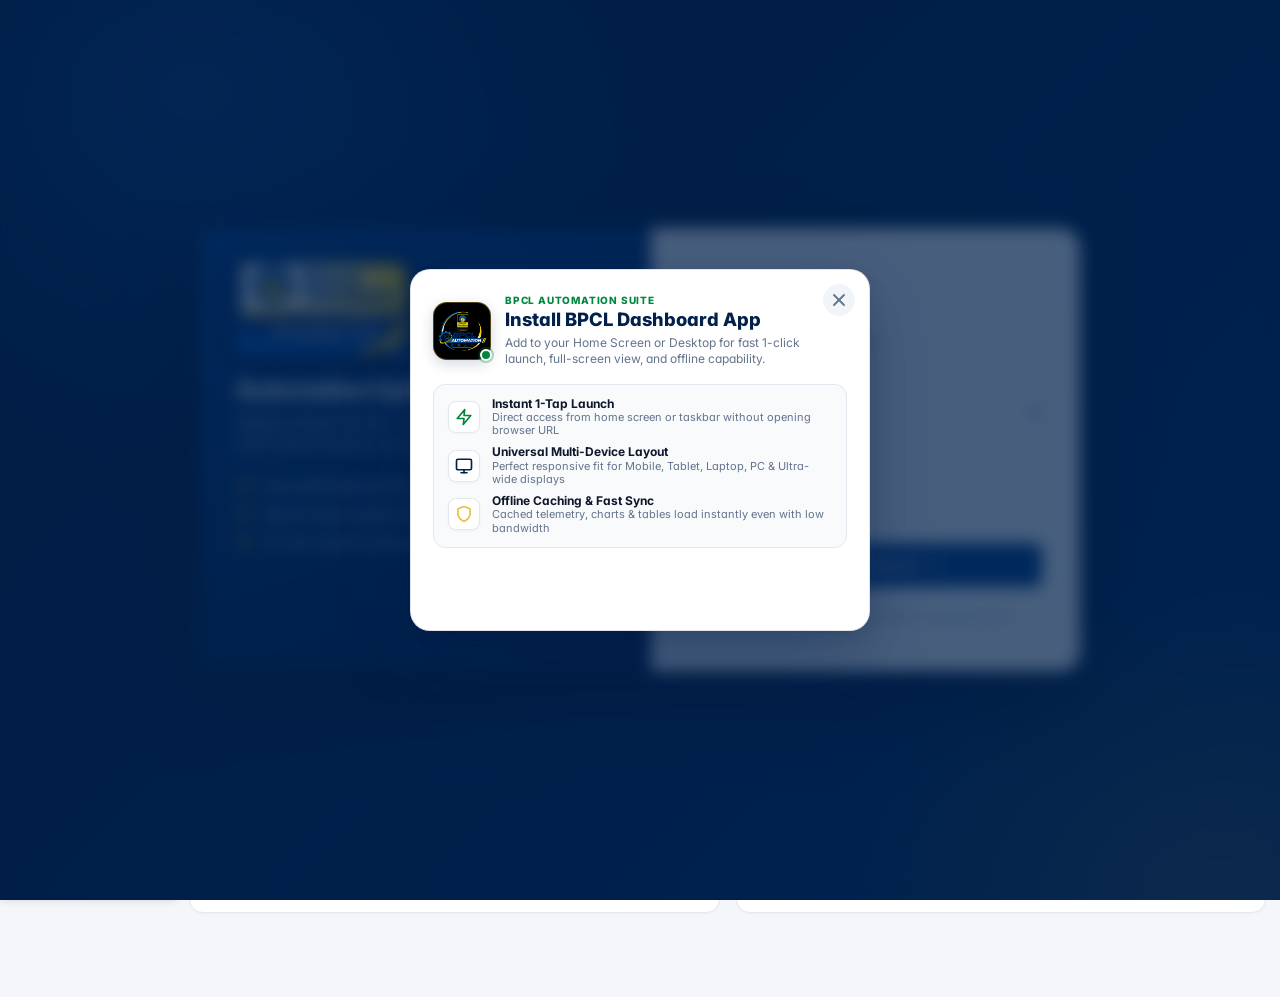
==== commit 949234f7: "Unfreeze mobile table columns for smooth horizontal scroll and replace cards button with 10% low-sto" ====
--- a/index.html
+++ b/index.html
@@ -1249,8 +1249,8 @@
               <small id="rowCount">0 outlets</small>
             </div>
             <div class="tank-view-toggle">
-              <button class="view-btn" id="viewTableBtn" type="button" data-share-hide>Table</button>
-              <button class="view-btn" id="viewCardsBtn" type="button" data-share-hide>Cards</button>
+              <button class="view-btn active" id="viewAllSitesBtn" type="button" data-share-hide>All Outlets</button>
+              <button class="view-btn" id="viewLowStockBtn" type="button" data-share-hide title="Filter sites where stock is 10% or below">⚠️ Low Stock (≤ 10%)</button>
             </div>
           </div>
           <div class="tablewrap" id="roTableWrap">
--- a/ui-refresh.css
+++ b/ui-refresh.css
@@ -0,0 +1,4297 @@
+/* ==========================================================================
+   BPCL Automation Dashboard — UI refresh layer
+   Loaded after styles.css. Overrides only; no JS hooks or IDs depend on it,
+   so it can be removed to fall back to the original look.
+   ========================================================================== */
+
+:root {
+  /* Brand */
+  --brand-navy-900: #001a3d;
+  --brand-navy-800: #002a5c;
+  --brand-navy-700: #003f87;
+  --brand-navy-600: #0b55a8;
+  --brand-blue-500: #1a6bc8;
+  --brand-yellow: #fcb813;
+  --brand-yellow-soft: #fff6dc;
+
+  /* Surfaces */
+  --surface-0: #f3f6fa;
+  --surface-1: #ffffff;
+  --surface-2: #f7f9fc;
+  --surface-3: #eef2f7;
+  --line-1: #e4e9f1;
+  --line-2: #d3dbe7;
+
+  /* Ink */
+  --ink-900: #0d1b2e;
+  --ink-700: #2c3c55;
+  --ink-500: #5b6b84;
+  --ink-400: #8392a8;
+
+  /* Status */
+  --ok-600: #138a4a;   --ok-50: #e8f6ee;
+  --warn-600: #b86e00; --warn-50: #fff4e0;
+  --bad-600: #c8322b;  --bad-50: #fdecea;
+  --info-600: #1a6bc8; --info-50: #e9f1fc;
+
+  /* Shape & depth */
+  --r-sm: 6px;
+  --r-md: 10px;
+  --r-lg: 14px;
+  --shadow-1: 0 1px 2px rgba(13, 27, 46, 0.05), 0 1px 1px rgba(13, 27, 46, 0.03);
+  --shadow-2: 0 4px 14px rgba(13, 27, 46, 0.07), 0 1px 3px rgba(13, 27, 46, 0.05);
+  --shadow-3: 0 18px 48px rgba(13, 27, 46, 0.18), 0 4px 12px rgba(13, 27, 46, 0.08);
+  --focus-ring: 0 0 0 3px rgba(26, 107, 200, 0.22);
+
+  --sidebar-w: 236px;
+  --font-ui: 'Inter', system-ui, -apple-system, 'Segoe UI', Roboto, sans-serif;
+
+  /* Re-point legacy tokens so older rules pick up the new palette */
+  --bg-primary: var(--surface-0);
+  --bg-secondary: var(--surface-0);
+  --bg-card: var(--surface-1);
+  --text-primary: var(--ink-900);
+  --text-secondary: var(--ink-700);
+  --text-muted: var(--ink-500);
+  --border: var(--line-1);
+  --border-strong: var(--line-2);
+  --accent-color: var(--brand-navy-700);
+  --accent-hover: var(--brand-navy-600);
+  --font-family: var(--font-ui);
+}
+
+html { scroll-behavior: smooth; }
+
+body {
+  font-family: var(--font-ui) !important;
+  background: var(--surface-0) !important;
+  color: var(--ink-900);
+  -webkit-font-smoothing: antialiased;
+  font-feature-settings: 'cv11', 'ss01';
+}
+
+.mono, .num, td.num, .kpi-v2-value, .comp-val-num, .mis-value, .kpi-value {
+  font-variant-numeric: tabular-nums;
+}
+
+:focus-visible {
+  outline: none;
+  box-shadow: var(--focus-ring) !important;
+}
+
+::selection { background: rgba(252, 184, 19, 0.35); }
+
+/* Thin, unobtrusive scrollbars */
+* { scrollbar-width: thin; scrollbar-color: #c3cddb transparent; }
+*::-webkit-scrollbar { width: 9px; height: 9px; }
+*::-webkit-scrollbar-thumb { background: #c3cddb; border-radius: 9px; border: 2px solid transparent; background-clip: padding-box; }
+*::-webkit-scrollbar-thumb:hover { background: #a7b4c7; background-clip: padding-box; }
+
+/* ==========================================================================
+   SIDEBAR
+   ========================================================================== */
+.sidebar {
+  width: var(--sidebar-w) !important;
+  min-width: var(--sidebar-w) !important;
+  height: 100vh;
+  min-height: 100vh;
+  position: sticky !important;
+  top: 0;
+  background:
+    radial-gradient(120% 60% at 0% 0%, rgba(26, 107, 200, 0.28) 0%, transparent 60%),
+    linear-gradient(180deg, var(--brand-navy-800) 0%, var(--brand-navy-900) 100%) !important;
+  border-right: 0 !important;
+  box-shadow: inset -1px 0 0 rgba(255, 255, 255, 0.06) !important;
+  padding: 0 !important;
+  overflow: hidden;
+}
+
+.sidebar-top {
+  padding: 18px 16px 14px !important;
+  display: flex !important;
+  flex-direction: column;
+  gap: 12px;
+  align-items: stretch !important;
+  border-bottom: 1px solid rgba(255, 255, 255, 0.08);
+}
+
+.sidebar-logo-card {
+  border-radius: var(--r-md) !important;
+  padding: 8px 10px !important;
+  box-shadow: 0 6px 18px rgba(0, 0, 0, 0.25) !important;
+}
+
+.bpcl-logo-img { max-width: 140px !important; }
+
+.sidebar-brand-caption {
+  display: flex;
+  flex-direction: column;
+  gap: 2px;
+  padding: 0 4px;
+}
+.sidebar-brand-title {
+  color: #fff;
+  font-weight: 700;
+  font-size: 0.86rem;
+  letter-spacing: -0.01em;
+}
+.sidebar-brand-sub {
+  color: rgba(255, 255, 255, 0.55);
+  font-size: 0.7rem;
+  font-weight: 500;
+}
+
+.sidebar-menu {
+  flex: 1 1 auto !important;
+  overflow-y: auto;
+  padding: 8px 12px 16px !important;
+  gap: 1px !important;
+  scrollbar-color: rgba(255, 255, 255, 0.18) transparent;
+}
+.sidebar-menu::-webkit-scrollbar-thumb { background: rgba(255, 255, 255, 0.18); background-clip: padding-box; }
+
+.menu-section-label {
+  color: rgba(255, 255, 255, 0.42);
+  font-size: 0.63rem;
+  font-weight: 700;
+  letter-spacing: 0.12em;
+  text-transform: uppercase;
+  padding: 16px 12px 6px;
+}
+.menu-section-label:first-child { padding-top: 8px; }
+
+.sidebar-menu .menu-item {
+  position: relative;
+  display: flex !important;
+  align-items: center;
+  gap: 11px !important;
+  padding: 8px 12px !important;
+  min-height: 36px;
+  border-radius: 8px !important;
+  color: rgba(255, 255, 255, 0.78) !important;
+  font-size: 0.8rem !important;
+  font-weight: 500 !important;
+  text-decoration: none !important;
+  transition: background 0.15s ease, color 0.15s ease !important;
+}
+.sidebar-menu .menu-item svg {
+  width: 17px !important;
+  height: 17px !important;
+  stroke: currentColor !important;
+  opacity: 0.85;
+}
+.sidebar-menu .menu-item:hover:not(.active) {
+  background: rgba(255, 255, 255, 0.07) !important;
+  color: #fff !important;
+}
+.sidebar-menu .menu-item.active {
+  background: linear-gradient(90deg, rgba(252, 184, 19, 0.2), rgba(252, 184, 19, 0.06)) !important;
+  color: #ffd566 !important;
+  font-weight: 600 !important;
+  box-shadow: none !important;
+}
+.sidebar-menu .menu-item.active svg { stroke: #ffd566 !important; opacity: 1; }
+.sidebar-menu .menu-item.active::before {
+  content: '';
+  position: absolute;
+  left: -12px;
+  top: 7px;
+  bottom: 7px;
+  width: 3px;
+  border-radius: 0 3px 3px 0;
+  background: var(--brand-yellow);
+}
+
+.sidebar-bottom {
+  flex: 0 0 auto;
+  height: 92px;
+  margin-top: 0 !important;
+  padding: 0 !important;
+  pointer-events: none;
+  position: relative;
+}
+.sidebar-bottom::after {
+  content: '';
+  position: absolute;
+  inset: 0;
+  background: linear-gradient(180deg, var(--brand-navy-900) 0%, transparent 55%);
+}
+.sidebar-skyline-img {
+  position: absolute;
+  bottom: 0;
+  left: 0;
+  width: 100%;
+  height: 100%;
+  object-fit: cover;
+  object-position: bottom;
+  opacity: 0.22 !important;
+}
+.sidebar-corner-accent { display: none !important; }
+
+/* ==========================================================================
+   HEADER
+   ========================================================================== */
+.app-container { min-width: 0; background: var(--surface-0) !important; }
+
+.bpcl-header {
+  position: relative;
+  display: flex !important;
+  flex-direction: column !important;
+  align-items: stretch !important;
+  justify-content: flex-start !important;
+  gap: 14px;
+  min-height: 0 !important;
+  padding: 18px 28px 16px !important;
+  background:
+    radial-gradient(70% 140% at 100% 0%, rgba(26, 107, 200, 0.45) 0%, transparent 60%),
+    linear-gradient(100deg, var(--brand-navy-900) 0%, var(--brand-navy-800) 55%, var(--brand-navy-700) 100%) !important;
+  border-bottom: 3px solid var(--brand-yellow);
+  box-shadow: 0 2px 10px rgba(0, 26, 61, 0.15) !important;
+  overflow: visible !important;
+  z-index: 30 !important;
+}
+.header-yellow-curve, .header-canopy-overlay { display: none !important; }
+
+.header-row {
+  display: flex;
+  align-items: flex-start;
+  gap: 14px;
+}
+
+.header-left-content {
+  display: flex !important;
+  flex-direction: column !important;
+  gap: 2px !important;
+  flex: 1 1 auto;
+  min-width: 0;
+}
+
+.header-breadcrumb {
+  display: flex;
+  align-items: center;
+  gap: 6px;
+  color: rgba(255, 255, 255, 0.6);
+  font-size: 0.72rem;
+  font-weight: 500;
+}
+.header-breadcrumb svg { opacity: 0.6; }
+.header-breadcrumb #header-page-name { color: rgba(255, 255, 255, 0.9); font-weight: 600; }
+
+.header-title {
+  font-size: 1.45rem !important;
+  font-weight: 800 !important;
+  letter-spacing: -0.025em !important;
+  line-height: 1.25 !important;
+  color: #fff !important;
+  white-space: nowrap;
+  overflow: hidden;
+  text-overflow: ellipsis;
+}
+.highlight-yellow { color: var(--brand-yellow) !important; }
+
+.header-subtitle {
+  font-size: 0.8rem !important;
+  font-weight: 500 !important;
+  color: rgba(255, 255, 255, 0.66) !important;
+  letter-spacing: 0 !important;
+}
+
+.header-right-actions {
+  margin: 0 !important;
+  display: flex !important;
+  align-items: center;
+  gap: 10px !important;
+  flex-shrink: 0;
+}
+
+.header-toolbar {
+  display: flex;
+  align-items: center;
+  justify-content: space-between;
+  gap: 12px;
+  flex-wrap: wrap;
+}
+
+.header-pills-row {
+  display: flex !important;
+  align-items: center;
+  flex-wrap: wrap;
+  gap: 8px !important;
+  margin: 0 !important;
+  min-width: 0;
+}
+
+.info-pill {
+  background: rgba(255, 255, 255, 0.08) !important;
+  color: rgba(255, 255, 255, 0.92) !important;
+  border: 1px solid rgba(255, 255, 255, 0.14);
+  padding: 5px 11px !important;
+  font-size: 0.74rem !important;
+  font-weight: 600 !important;
+  border-radius: 999px !important;
+  box-shadow: none !important;
+  white-space: nowrap;
+  gap: 7px !important;
+  backdrop-filter: blur(4px);
+}
+.info-pill svg { stroke: rgba(255, 255, 255, 0.7) !important; }
+.info-pill .pill-sep { width: 1px; height: 12px; background: rgba(255, 255, 255, 0.25); }
+.info-pill.pill-accent {
+  background: var(--brand-yellow) !important;
+  color: var(--brand-navy-900) !important;
+  border-color: transparent;
+  font-weight: 700 !important;
+}
+.info-pill.pill-accent svg { stroke: var(--brand-navy-900) !important; }
+
+.header-file-meta-box {
+  display: flex !important;
+  flex-direction: row !important;
+  align-items: center;
+  gap: 7px;
+  min-width: 0;
+  max-width: 420px;
+  font-size: 0.72rem !important;
+  color: rgba(255, 255, 255, 0.6) !important;
+  font-weight: 500 !important;
+}
+.header-file-meta-box #file-meta {
+  display: block !important;
+  overflow: hidden;
+  text-overflow: ellipsis;
+  white-space: nowrap;
+}
+.header-file-meta-box .meta-dot {
+  width: 7px; height: 7px; border-radius: 50%;
+  background: rgba(255, 255, 255, 0.35);
+  flex-shrink: 0;
+}
+.header-file-meta-box.is-loaded .meta-dot {
+  background: #3ddc84;
+  box-shadow: 0 0 0 3px rgba(61, 220, 132, 0.2);
+}
+
+.header-actions-row {
+  display: flex;
+  align-items: center;
+  gap: 8px;
+}
+.action-btn-group { display: flex; align-items: center; gap: 6px; }
+.link-setup-sheet {
+  font-size: 0.7rem;
+  color: rgba(255, 255, 255, 0.7);
+  text-decoration: underline;
+  cursor: pointer;
+}
+
+.btn-sync-pill,
+.btn-upload-pill {
+  height: 34px;
+  padding: 0 14px !important;
+  border-radius: 8px !important;
+  font-size: 0.78rem !important;
+  font-weight: 600 !important;
+  gap: 7px !important;
+  box-shadow: none !important;
+  transition: background 0.15s ease, transform 0.1s ease !important;
+}
+.btn-sync-pill {
+  background: rgba(255, 255, 255, 0.1) !important;
+  color: #fff !important;
+  border: 1px solid rgba(255, 255, 255, 0.22) !important;
+}
+.btn-sync-pill:hover { background: rgba(255, 255, 255, 0.18) !important; }
+.btn-upload-pill {
+  background: var(--brand-yellow) !important;
+  color: var(--brand-navy-900) !important;
+  border: 1px solid var(--brand-yellow) !important;
+}
+.btn-upload-pill:hover { background: #ffc93d !important; }
+.btn-sync-pill:active, .btn-upload-pill:active { transform: translateY(1px); }
+
+.btn-user-pill {
+  height: 36px;
+  padding: 0 10px 0 4px !important;
+  border-radius: 999px !important;
+  background: rgba(255, 255, 255, 0.1) !important;
+  border: 1px solid rgba(255, 255, 255, 0.18) !important;
+  color: #fff !important;
+  font-size: 0.74rem !important;
+  font-weight: 700 !important;
+  letter-spacing: 0.04em;
+  gap: 8px !important;
+  box-shadow: none !important;
+}
+.btn-user-pill:hover { background: rgba(255, 255, 255, 0.18) !important; }
+.user-avatar {
+  width: 28px; height: 28px;
+  border-radius: 50%;
+  display: inline-flex; align-items: center; justify-content: center;
+  background: var(--brand-yellow);
+  color: var(--brand-navy-900);
+}
+.user-avatar svg { stroke: var(--brand-navy-900); }
+.btn-user-pill .chevron-down { opacity: 0.7; }
+
+.user-dropdown-menu {
+  top: calc(100% + 8px) !important;
+  min-width: 220px !important;
+  padding: 6px !important;
+  border-radius: var(--r-md) !important;
+  border: 1px solid var(--line-1) !important;
+  box-shadow: var(--shadow-3) !important;
+  gap: 4px !important;
+  z-index: 200 !important;
+}
+.user-dropdown-info {
+  padding: 10px 10px 10px !important;
+  gap: 2px;
+  font-size: 0.8rem !important;
+  border-bottom: 1px solid var(--line-1) !important;
+}
+.user-dropdown-info strong { color: var(--ink-900); }
+.user-dropdown-info small { color: var(--ink-500); }
+.dropdown-item-logout {
+  display: flex !important;
+  align-items: center;
+  gap: 8px;
+  text-align: left;
+  background: transparent !important;
+  color: var(--bad-600) !important;
+  padding: 9px 10px !important;
+  font-size: 0.8rem !important;
+  font-weight: 600 !important;
+  border-radius: var(--r-sm) !important;
+}
+.dropdown-item-logout:hover { background: var(--bad-50) !important; }
+
+.btn-menu-toggle {
+  display: none !important;
+  width: 38px; height: 38px;
+  align-items: center; justify-content: center;
+  border-radius: 8px !important;
+  background: rgba(255, 255, 255, 0.1) !important;
+  border: 1px solid rgba(255, 255, 255, 0.18) !important;
+  color: #fff !important;
+  flex-shrink: 0;
+  cursor: pointer;
+}
+
+/* ==========================================================================
+   MAIN / LAYOUT
+   ========================================================================== */
+main {
+  padding: 24px 28px 40px !important;
+  gap: 0;
+}
+#dashboard-active-view { gap: 20px !important; }
+
+.tab-panel.active { animation: uiFadeIn 0.22s ease both; }
+@keyframes uiFadeIn {
+  from { opacity: 0; transform: translateY(4px); }
+  to { opacity: 1; transform: none; }
+}
+
+/* ==========================================================================
+   CARDS (generic)
+   ========================================================================== */
+.panel-card,
+.filter-card,
+.table-card,
+.comp-card,
+.mis-card,
+.mis-panel,
+.kpi-card {
+  background: var(--surface-1) !important;
+  border: 1px solid var(--line-1) !important;
+  border-radius: var(--r-lg) !important;
+  box-shadow: var(--shadow-1) !important;
+}
+
+/* Remove the golden ribbon on every card; brand accent lives in the header */
+.panel-card::after,
+.filter-card::after { display: none !important; }
+
+.panel-card { padding: 16px 18px !important; overflow: hidden; }
+
+.panel-card-header {
+  flex-direction: row !important;
+  align-items: center !important;
+  justify-content: space-between !important;
+  text-align: left !important;
+  margin-bottom: 10px !important;
+  padding: 0 0 12px !important;
+  border-bottom: 1px solid var(--line-1) !important;
+  border-left: 0 !important;
+}
+.panel-card-header-left {
+  gap: 10px !important;
+  justify-content: flex-start !important;
+  text-align: left !important;
+}
+.panel-icon-wrap {
+  width: 32px; height: 32px;
+  border-radius: 9px;
+  display: inline-flex; align-items: center; justify-content: center;
+  background: var(--info-50);
+  flex-shrink: 0;
+}
+.panel-icon-wrap svg { stroke: var(--brand-navy-700) !important; }
+.panel-card-title {
+  font-size: 0.92rem !important;
+  font-weight: 700 !important;
+  color: var(--ink-900) !important;
+  letter-spacing: -0.01em;
+}
+.panel-card-subtitle {
+  font-size: 0.68rem !important;
+  font-weight: 600 !important;
+  color: var(--ink-400) !important;
+  letter-spacing: 0.06em !important;
+  margin-top: 2px;
+}
+
+/* ==========================================================================
+   OVERVIEW — KPI ROW
+   ========================================================================== */
+.kpi-row-8 {
+  grid-template-columns: repeat(8, minmax(0, 1fr)) !important;
+  gap: 12px !important;
+  margin-bottom: 16px !important;
+}
+
+.kpi-card-v2 {
+  --kpi: var(--brand-navy-700);
+  --kpi-bg: var(--info-50);
+  position: relative;
+  overflow: hidden;
+  border: 1px solid var(--line-1) !important;
+  border-radius: var(--r-lg) !important;
+  padding: 14px 14px 13px !important;
+  min-height: 96px !important;
+  gap: 10px;
+  box-shadow: var(--shadow-1) !important;
+  transition: transform 0.15s ease, box-shadow 0.15s ease, border-color 0.15s ease !important;
+}
+.kpi-card-v2::before {
+  content: '';
+  position: absolute;
+  inset: 0 0 auto 0;
+  height: 3px;
+  background: var(--kpi);
+}
+.kpi-card-v2:hover {
+  transform: translateY(-2px);
+  box-shadow: var(--shadow-2) !important;
+  border-color: var(--line-2) !important;
+}
+.kpi-card-v2.border-blue  { --kpi: #1a6bc8; --kpi-bg: #e9f1fc; }
+.kpi-card-v2.border-green { --kpi: #138a4a; --kpi-bg: #e8f6ee; }
+.kpi-card-v2.border-purple{ --kpi: #d98a00; --kpi-bg: #fff4e0; }
+.kpi-card-v2.border-red   { --kpi: #c8322b; --kpi-bg: #fdecea; }
+.kpi-card-v2.border-sky   { --kpi: #0b84c4; --kpi-bg: #e5f4fb; }
+.kpi-card-v2.border-teal  { --kpi: #0f8b82; --kpi-bg: #e3f5f3; }
+.kpi-card-v2.border-navy  { --kpi: #003f87; --kpi-bg: #e6edf7; }
+
+.kpi-v2-top { gap: 8px !important; align-items: center !important; }
+.kpi-v2-icon {
+  width: 28px; height: 28px;
+  border-radius: 8px;
+  background: var(--kpi-bg);
+  flex-shrink: 0;
+}
+.kpi-v2-icon svg { stroke: var(--kpi) !important; width: 15px; height: 15px; }
+.kpi-v2-label {
+  font-size: 0.72rem !important;
+  font-weight: 600 !important;
+  color: var(--ink-500) !important;
+  white-space: normal !important;
+  line-height: 1.2;
+}
+.kpi-v2-value {
+  font-size: 1.6rem !important;
+  font-weight: 750 !important;
+  letter-spacing: -0.03em;
+  line-height: 1 !important;
+  margin-top: 0 !important;
+  color: var(--ink-900) !important;
+}
+/* Keep the semantic colour only on the status counts */
+.kpi-card-v2.border-green .kpi-v2-value { color: var(--ok-600) !important; }
+.kpi-card-v2.border-red .kpi-v2-value { color: var(--bad-600) !important; }
+.kpi-card-v2.border-purple .kpi-v2-value { color: var(--warn-600) !important; }
+
+/* Overview grid */
+.overview-body-container {
+  grid-template-columns: minmax(0, 1fr) 260px !important;
+  gap: 16px !important;
+}
+.overview-main-grid { gap: 16px !important; }
+.chart-canvas-container { height: 230px !important; }
+
+/* Donut */
+.donut-chart-flex { height: 230px !important; gap: 18px; padding: 0 8px !important; }
+.donut-chart-wrapper { width: 176px !important; height: 176px !important; }
+.donut-legend-list { gap: 6px !important; padding-left: 0 !important; }
+.donut-legend-row,
+.status-summary-row {
+  padding: 9px 10px !important;
+  border-radius: 8px !important;
+  font-size: 0.8rem !important;
+  border: 1px solid transparent;
+  transition: background 0.15s ease, border-color 0.15s ease !important;
+}
+.donut-legend-row:hover,
+.status-summary-row:hover { background: var(--surface-2) !important; border-color: var(--line-1); }
+.donut-name, .status-summary-label { color: var(--ink-700) !important; font-weight: 600; }
+.donut-val, .status-summary-val { color: var(--ink-900) !important; font-weight: 700 !important; font-variant-numeric: tabular-nums; }
+.donut-dot { width: 10px !important; height: 10px !important; border-radius: 3px !important; }
+.dot-online { background: var(--ok-600) !important; }
+.dot-partial { background: #e9a100 !important; }
+.dot-offline { background: var(--bad-600) !important; }
+
+/* Right column filter cards */
+.overview-right-col { gap: 16px !important; }
+.filter-card { padding: 14px 16px !important; }
+.filter-card-header {
+  gap: 8px !important;
+  margin-bottom: 12px !important;
+  padding-bottom: 10px;
+  border-bottom: 1px solid var(--line-1);
+}
+.filter-card-icon { width: 15px !important; height: 15px !important; }
+.filter-card-icon, .filter-card-icon * { stroke: var(--brand-navy-700) !important; }
+.filter-card-title {
+  border-bottom: 0 !important;
+  padding-bottom: 0 !important;
+  font-size: 0.7rem !important;
+  font-weight: 700 !important;
+  letter-spacing: 0.08em !important;
+  color: var(--ink-700) !important;
+}
+.filter-items-container { gap: 6px !important; }
+.filter-pill {
+  padding: 5px 11px !important;
+  font-size: 0.74rem !important;
+  font-weight: 600 !important;
+  color: var(--ink-700) !important;
+  background: var(--surface-2) !important;
+  border: 1px solid var(--line-1) !important;
+}
+.filter-pill:hover { border-color: var(--brand-navy-600) !important; color: var(--brand-navy-700) !important; background: #fff !important; }
+.filter-pill.active {
+  background: var(--brand-navy-700) !important;
+  border-color: var(--brand-navy-700) !important;
+  color: #fff !important;
+}
+.status-summary-list { gap: 4px !important; }
+.filter-reset-link {
+  margin-top: 10px !important;
+  padding: 8px !important;
+  font-size: 0.74rem !important;
+  border-radius: 8px !important;
+  background: var(--bad-50) !important;
+  color: var(--bad-600) !important;
+}
+
+/* EVCS legacy KPI row */
+.kpi-row { gap: 12px !important; }
+.kpi-card { padding: 16px !important; }
+.kpi-label { font-size: 0.7rem !important; letter-spacing: 0.06em; color: var(--ink-500) !important; font-weight: 700 !important; }
+.kpi-value { font-size: 1.7rem !important; font-weight: 750 !important; letter-spacing: -0.03em; color: var(--ink-900); cursor: pointer; }
+.kpi-subtext { font-size: 0.72rem !important; color: var(--ink-500) !important; }
+
+/* ==========================================================================
+   TABLE CARDS & TABLES
+   ========================================================================== */
+.table-card {
+  padding: 20px 22px !important;
+  overflow: hidden;
+}
+.table-card-header {
+  gap: 14px !important;
+  padding-bottom: 16px !important;
+  margin-bottom: 14px !important;
+  border-bottom: 1px solid var(--line-1) !important;
+  flex-wrap: wrap;
+}
+.table-card h3,
+.table-card-header h3 {
+  font-size: 1.08rem !important;
+  font-weight: 700 !important;
+  letter-spacing: -0.015em !important;
+  color: var(--ink-900) !important;
+}
+
+.search-filter-controls { gap: 8px !important; flex-wrap: wrap; align-items: center; }
+
+.table-responsive-container {
+  border: 1px solid var(--line-1) !important;
+  border-radius: var(--r-md) !important;
+  box-shadow: none !important;
+  background: var(--surface-1) !important;
+  overflow: auto !important;
+  max-height: calc(100vh - 290px);
+  min-height: 120px;
+}
+#tab-performance-trend .table-responsive-container,
+#tab-new-logic .table-responsive-container,
+.modal-body .table-responsive-container { max-height: none; }
+
+.data-table {
+  border-collapse: separate !important;
+  border-spacing: 0 !important;
+  width: 100%;
+  font-size: 0.8rem !important;
+}
+.data-table th {
+  position: sticky;
+  top: 0;
+  z-index: 2;
+  background: var(--surface-2) !important;
+  color: var(--ink-500) !important;
+  font-size: 0.68rem !important;
+  font-weight: 700 !important;
+  letter-spacing: 0.06em !important;
+  text-transform: uppercase;
+  padding: 11px 14px !important;
+  border-bottom: 1px solid var(--line-1) !important;
+  white-space: nowrap;
+  vertical-align: bottom;
+}
+.data-table th:hover { background: var(--surface-3) !important; }
+.data-table td {
+  padding: 11px 14px !important;
+  color: var(--ink-700) !important;
+  border-bottom: 1px solid #eef1f6 !important;
+  vertical-align: middle;
+}
+.data-table td:first-child { color: var(--ink-900) !important; font-weight: 600; font-variant-numeric: tabular-nums; }
+.data-table tbody tr { transition: background 0.12s ease; }
+.data-table tbody tr:nth-child(even) td { background: #fbfcfe; }
+.data-table tbody tr:hover td { background: #f2f6fc !important; }
+.data-table tbody tr:last-child td { border-bottom: 0 !important; }
+.data-table tbody tr.summary-row td,
+.data-table tfoot td {
+  background: var(--info-50) !important;
+  color: var(--brand-navy-700) !important;
+  font-weight: 700 !important;
+  border-top: 1px solid #d5e3f6 !important;
+}
+.data-table th.sortable { cursor: pointer; }
+.data-table th.sort-asc, .data-table th.sort-desc { color: var(--brand-navy-700) !important; }
+
+.header-filter-select {
+  display: block;
+  margin-top: 6px !important;
+  height: 28px;
+  padding: 0 24px 0 8px !important;
+  font-size: 0.72rem !important;
+  font-weight: 600 !important;
+  text-transform: none;
+  letter-spacing: 0;
+  color: var(--ink-700) !important;
+  background-color: #fff !important;
+  border: 1px solid var(--line-2) !important;
+  border-radius: 6px !important;
+  box-shadow: none !important;
+  min-width: 72px;
+}
+
+/* Status pills inside tables */
+.status-badge,
+.badge-status-pill {
+  display: inline-flex !important;
+  align-items: center;
+  gap: 6px;
+  padding: 3px 10px 3px 8px !important;
+  border-radius: 999px !important;
+  font-size: 0.68rem !important;
+  font-weight: 700 !important;
+  letter-spacing: 0.03em;
+  text-transform: uppercase;
+  white-space: nowrap;
+  background: var(--surface-3);
+  color: var(--ink-700);
+  border: 0 !important;
+}
+.status-badge::before {
+  content: '';
+  width: 6px; height: 6px; border-radius: 50%;
+  background: currentColor;
+}
+.status-fully-online, .status-online, .badge-online { background: var(--ok-50) !important; color: var(--ok-600) !important; }
+.status-partially-online, .status-partial, .badge-partial { background: var(--warn-50) !important; color: var(--warn-600) !important; }
+.status-offline, .badge-offline { background: var(--bad-50) !important; color: var(--bad-600) !important; }
+/* Don't turn non-badge text using these class names into pills */
+td.status-fully-online, td.status-partially-online, td.status-offline { background: transparent !important; }
+
+.table-select,
+.table-input {
+  height: 32px;
+  border: 1px solid var(--line-2) !important;
+  border-radius: 7px !important;
+  background: #fff !important;
+  font-size: 0.78rem !important;
+  color: var(--ink-700) !important;
+  box-shadow: none !important;
+}
+.table-select:focus, .table-input:focus { border-color: var(--brand-blue-500) !important; box-shadow: var(--focus-ring) !important; }
+
+/* Pagination */
+.pagination-container { padding-top: 14px !important; font-size: 0.78rem; color: var(--ink-500); }
+.pagination-btn-group { gap: 4px !important; }
+.pagination-btn-group button {
+  min-width: 32px; height: 32px;
+  border-radius: 7px !important;
+  border: 1px solid var(--line-1) !important;
+  background: #fff !important;
+  color: var(--ink-700) !important;
+  box-shadow: none !important;
+  font-weight: 600;
+}
+.pagination-btn-group button:hover { border-color: var(--line-2) !important; background: var(--surface-2) !important; }
+.pagination-btn-group button.active { background: var(--brand-navy-700) !important; color: #fff !important; border-color: var(--brand-navy-700) !important; }
+
+/* ==========================================================================
+   BUTTONS & FORM CONTROLS
+   ========================================================================== */
+.btn-primary,
+.btn-secondary,
+.browse-btn {
+  display: inline-flex !important;
+  align-items: center;
+  justify-content: center;
+  gap: 7px !important;
+  height: 36px;
+  padding: 0 15px !important;
+  border-radius: 8px !important;
+  font-family: var(--font-ui) !important;
+  font-size: 0.8rem !important;
+  font-weight: 600 !important;
+  letter-spacing: 0 !important;
+  white-space: nowrap;
+  box-shadow: none !important;
+  cursor: pointer;
+  transition: background 0.15s ease, border-color 0.15s ease, color 0.15s ease, transform 0.1s ease !important;
+}
+.btn-primary {
+  background: var(--brand-navy-700) !important;
+  border: 1px solid var(--brand-navy-700) !important;
+  color: #fff !important;
+}
+.btn-primary:hover { background: var(--brand-navy-600) !important; border-color: var(--brand-navy-600) !important; }
+.btn-secondary {
+  background: #fff !important;
+  border: 1px solid var(--line-2) !important;
+  color: var(--ink-700) !important;
+}
+.btn-secondary:hover { background: var(--surface-2) !important; border-color: #b9c5d6 !important; color: var(--ink-900) !important; }
+.btn-primary:active, .btn-secondary:active, .browse-btn:active { transform: translateY(1px); }
+.btn-primary svg, .btn-secondary svg { flex-shrink: 0; }
+.btn-primary:disabled, .btn-secondary:disabled { opacity: 0.55; cursor: not-allowed; }
+
+.search-input,
+.filter-select,
+.form-control,
+.comp-select {
+  height: 36px;
+  padding: 0 12px !important;
+  font-family: var(--font-ui) !important;
+  font-size: 0.8rem !important;
+  font-weight: 500 !important;
+  color: var(--ink-900) !important;
+  background-color: #fff !important;
+  border: 1px solid var(--line-2) !important;
+  border-radius: 8px !important;
+  box-shadow: none !important;
+  transition: border-color 0.15s ease, box-shadow 0.15s ease !important;
+}
+textarea.form-control { height: auto; padding: 10px 12px !important; }
+.search-input {
+  min-width: 240px;
+  padding-left: 34px !important;
+  background-image: url("data:image/svg+xml,%3Csvg xmlns='http://www.w3.org/2000/svg' width='16' height='16' viewBox='0 0 24 24' fill='none' stroke='%238392a8' stroke-width='2.2' stroke-linecap='round' stroke-linejoin='round'%3E%3Ccircle cx='11' cy='11' r='7'/%3E%3Cline x1='21' y1='21' x2='16.65' y2='16.65'/%3E%3C/svg%3E") !important;
+  background-repeat: no-repeat !important;
+  background-position: 11px center !important;
+}
+.search-input::placeholder, .form-control::placeholder { color: var(--ink-400) !important; }
+.search-input:hover, .filter-select:hover, .form-control:hover { border-color: #b9c5d6 !important; }
+.search-input:focus, .filter-select:focus, .form-control:focus, .comp-select:focus {
+  border-color: var(--brand-blue-500) !important;
+  box-shadow: var(--focus-ring) !important;
+  outline: none !important;
+}
+.form-group label {
+  font-size: 0.72rem !important;
+  font-weight: 600 !important;
+  color: var(--ink-700) !important;
+  letter-spacing: 0.01em;
+  margin-bottom: 6px;
+}
+
+/* ==========================================================================
+   UPLOAD LANDING
+   ========================================================================== */
+.upload-card-container {
+  max-width: 620px !important;
+  margin: 48px auto !important;
+  padding: 44px 40px !important;
+  background: #fff !important;
+  border: 1.5px dashed #b9c8dc !important;
+  border-radius: 18px !important;
+  box-shadow: var(--shadow-1) !important;
+  display: flex;
+  flex-direction: column;
+  align-items: center;
+  gap: 18px;
+}
+.upload-card-container.drag-over,
+.upload-card-container:hover { border-color: var(--brand-blue-500) !important; background: #fbfdff !important; }
+.upload-icon {
+  width: 76px; height: 76px;
+  border-radius: 20px;
+  display: flex; align-items: center; justify-content: center;
+  background: var(--info-50);
+  color: var(--brand-navy-700);
+  box-shadow: none !important;
+}
+.upload-icon svg { width: 36px; height: 36px; }
+.upload-instructions h2 { font-size: 1.35rem !important; font-weight: 750; letter-spacing: -0.02em; color: var(--ink-900); }
+.upload-instructions p { color: var(--ink-500) !important; font-size: 0.86rem; line-height: 1.55; }
+.browse-btn {
+  background: var(--brand-navy-700) !important;
+  color: #fff !important;
+  border: 0 !important;
+  height: 40px;
+  padding: 0 20px !important;
+}
+#btn-sync-sheet-landing { background: #0f8b82 !important; }
+.sample-download { color: var(--brand-blue-500) !important; font-weight: 600; font-size: 0.82rem; }
+
+/* ==========================================================================
+   MODALS & TOAST
+   ========================================================================== */
+.modal-overlay {
+  background: rgba(8, 20, 40, 0.5) !important;
+  backdrop-filter: blur(3px);
+}
+.modal-container {
+  background: #fff !important;
+  border-radius: 16px !important;
+  border: 1px solid var(--line-1) !important;
+  box-shadow: var(--shadow-3) !important;
+  animation: uiPop 0.18s ease both;
+}
+@keyframes uiPop {
+  from { opacity: 0; transform: translateY(8px) scale(0.985); }
+  to { opacity: 1; transform: none; }
+}
+.modal-header {
+  padding-bottom: 14px !important;
+  margin-bottom: 14px !important;
+  border-bottom: 1px solid var(--line-1) !important;
+}
+.modal-header h3 { font-size: 1.05rem !important; font-weight: 700 !important; color: var(--ink-900) !important; }
+
+.toast {
+  border-radius: 12px !important;
+  background: var(--ink-900) !important;
+  color: #fff !important;
+  border: 0 !important;
+  box-shadow: var(--shadow-3) !important;
+  font-size: 0.84rem !important;
+  font-weight: 600 !important;
+  padding: 12px 18px !important;
+}
+.toast #toast-icon {
+  width: 22px; height: 22px;
+  border-radius: 50%;
+  display: inline-flex; align-items: center; justify-content: center;
+  background: #3ddc84;
+  color: var(--ink-900);
+  font-size: 0.78rem;
+  font-weight: 800;
+}
+
+/* ==========================================================================
+   LOGIN
+   ========================================================================== */
+.login-overlay {
+  z-index: 10000 !important;
+  align-items: center;
+  justify-content: center;
+  padding: 24px;
+  background:
+    radial-gradient(60% 70% at 15% 10%, rgba(26, 107, 200, 0.35) 0%, transparent 60%),
+    radial-gradient(50% 60% at 95% 100%, rgba(252, 184, 19, 0.18) 0%, transparent 60%),
+    linear-gradient(135deg, #001331 0%, #002a5c 100%) !important;
+  backdrop-filter: none !important;
+}
+.login-shell {
+  width: 100%;
+  max-width: 880px;
+  display: grid;
+  grid-template-columns: 1.05fr 1fr;
+  background: #fff;
+  border-radius: 20px;
+  overflow: hidden;
+  box-shadow: 0 30px 80px rgba(0, 0, 0, 0.35);
+  animation: uiPop 0.25s ease both;
+}
+.login-brand-panel {
+  position: relative;
+  padding: 36px 36px 120px;
+  color: #fff;
+  background: linear-gradient(160deg, var(--brand-navy-700) 0%, var(--brand-navy-900) 100%);
+  display: flex;
+  flex-direction: column;
+  gap: 22px;
+  overflow: hidden;
+}
+.login-logo {
+  width: 150px;
+  background: #fff;
+  border-radius: 10px;
+  padding: 8px 10px;
+}
+.login-brand-copy h2 { font-size: 1.5rem; font-weight: 800; letter-spacing: -0.025em; line-height: 1.2; margin-bottom: 8px; }
+.login-brand-copy p { font-size: 0.86rem; line-height: 1.55; color: rgba(255, 255, 255, 0.72); }
+.login-feature-list { list-style: none; display: flex; flex-direction: column; gap: 10px; }
+.login-feature-list li {
+  display: flex; align-items: center; gap: 10px;
+  font-size: 0.82rem; color: rgba(255, 255, 255, 0.88);
+}
+.login-feature-list li::before {
+  content: '';
+  width: 18px; height: 18px; flex-shrink: 0;
+  border-radius: 50%;
+  background: rgba(252, 184, 19, 0.18) url("data:image/svg+xml,%3Csvg xmlns='http://www.w3.org/2000/svg' width='12' height='12' viewBox='0 0 24 24' fill='none' stroke='%23fcb813' stroke-width='3.2' stroke-linecap='round' stroke-linejoin='round'%3E%3Cpolyline points='20 6 9 17 4 12'/%3E%3C/svg%3E") center no-repeat;
+}
+.login-skyline {
+  position: absolute;
+  left: 0; right: 0; bottom: 0;
+  width: 100%;
+  height: 120px;
+  object-fit: cover;
+  object-position: bottom;
+  opacity: 0.25;
+  pointer-events: none;
+}
+.login-form-panel {
+  padding: 40px 38px;
+  display: flex;
+  flex-direction: column;
+  justify-content: center;
+  gap: 22px;
+}
+.login-eyebrow {
+  font-size: 0.7rem; font-weight: 700; letter-spacing: 0.12em; text-transform: uppercase;
+  color: var(--brand-blue-500);
+}
+.login-head h3 { font-size: 1.5rem; font-weight: 800; letter-spacing: -0.025em; color: var(--ink-900); margin: 4px 0 4px; }
+.login-head p { font-size: 0.86rem; color: var(--ink-500); }
+.login-form { display: flex; flex-direction: column; gap: 16px; }
+.login-form .form-control { height: 42px; font-size: 0.86rem !important; }
+.login-error {
+  color: var(--bad-600);
+  background: var(--bad-50);
+  border-radius: 8px;
+  padding: 9px 12px;
+  font-size: 0.8rem;
+  font-weight: 600;
+}
+.login-submit { height: 44px !important; width: 100%; font-size: 0.9rem !important; margin-top: 4px; }
+.login-footnote { font-size: 0.74rem; color: var(--ink-400); }
+.login-footnote code {
+  font-family: ui-monospace, SFMono-Regular, Menlo, monospace;
+  background: var(--surface-3);
+  padding: 1px 6px;
+  border-radius: 4px;
+  color: var(--ink-700);
+}
+
+/* ==========================================================================
+   MODULE TOUCH-UPS (Comparison, MIS, Trend)
+   ========================================================================== */
+.comp-card { transition: transform 0.15s ease, box-shadow 0.15s ease !important; }
+.comp-card:hover { transform: translateY(-2px); box-shadow: var(--shadow-2) !important; }
+
+.mis-card { padding: 18px !important; }
+.mis-track { background: var(--surface-3) !important; border-radius: 999px !important; }
+.mis-fill { border-radius: 999px !important; }
+
+/* Performance Trend: let cards shrink instead of pushing the page sideways */
+#tab-performance-trend > *,
+#tab-performance-trend [style*="grid-template-columns"] > * { min-width: 0; }
+#tab-performance-trend canvas { max-width: 100%; }
+
+/* Inline-styled top accents from older panels */
+.panel-card-header[style*="border-left"] { padding-left: 0 !important; }
+
+/* ==========================================================================
+   RESPONSIVE
+   ========================================================================== */
+@media (max-width: 1440px) {
+  .kpi-row-8 { grid-template-columns: repeat(4, minmax(0, 1fr)) !important; }
+  .kpi-card-v2 { min-height: 84px !important; }
+}
+
+@media (max-width: 1200px) {
+  .overview-body-container { grid-template-columns: 1fr !important; }
+  .overview-right-col {
+    display: grid !important;
+    grid-template-columns: repeat(2, minmax(0, 1fr));
+  }
+  .header-file-meta-box { max-width: 260px; }
+}
+
+@media (max-width: 1024px) {
+  .overview-main-grid { grid-template-columns: 1fr !important; }
+}
+
+@media (max-width: 900px) {
+  :root { --sidebar-w: 264px; }
+
+  .sidebar {
+    position: fixed !important;
+    left: 0; top: 0; bottom: 0;
+    transform: translateX(-100%);
+    transition: transform 0.25s ease !important;
+    z-index: 1000 !important;
+    box-shadow: none !important;
+  }
+  body.sidebar-open .sidebar { transform: none; box-shadow: 0 0 40px rgba(0, 0, 0, 0.35) !important; }
+  .sidebar-backdrop {
+    position: fixed; inset: 0;
+    background: rgba(8, 20, 40, 0.45);
+    opacity: 0; pointer-events: none;
+    transition: opacity 0.2s ease;
+    z-index: 999;
+    display: block !important;
+  }
+  body.sidebar-open .sidebar-backdrop { opacity: 1; pointer-events: auto; }
+
+  .btn-menu-toggle { display: inline-flex !important; }
+  .bpcl-header { padding: 14px 16px !important; gap: 12px; }
+  .header-title { font-size: 1.15rem !important; }
+  .header-subtitle { display: none; }
+  .header-breadcrumb { display: none; }
+  .header-actions-row .btn-sync-pill span,
+  .header-actions-row .btn-upload-pill span { display: none; }
+  .header-actions-row .btn-sync-pill,
+  .header-actions-row .btn-upload-pill { width: 36px; padding: 0 !important; justify-content: center; }
+  .header-row { align-items: center; }
+  .header-file-meta-box { max-width: 100%; flex-basis: 100%; }
+  #user-profile-badge, .btn-user-pill .chevron-down { display: none; }
+  .btn-user-pill { padding: 0 3px !important; }
+
+  main { padding: 16px !important; }
+  .table-card { padding: 16px !important; }
+  .search-input { min-width: 0; width: 100%; }
+  .search-filter-controls { width: 100%; }
+  .search-filter-controls > * { flex: 1 1 auto; }
+
+  .login-shell { grid-template-columns: 1fr; max-width: 440px; }
+  .login-brand-panel { padding: 24px 26px; gap: 14px; }
+  .login-feature-list, .login-skyline { display: none; }
+  .login-brand-copy h2 { font-size: 1.2rem; }
+  .login-form-panel { padding: 26px; }
+}
+
+@media (max-width: 640px) {
+  .kpi-row-8 { grid-template-columns: repeat(2, minmax(0, 1fr)) !important; gap: 10px !important; }
+  .kpi-v2-value { font-size: 1.35rem !important; }
+  .overview-right-col { grid-template-columns: 1fr; }
+  .donut-chart-flex { flex-direction: column; height: auto !important; padding: 8px 0 !important; }
+  .donut-legend-list { width: 100%; }
+  .info-pill { font-size: 0.7rem !important; }
+  #header-live-date { display: none; }
+  #header-date-pill .pill-sep { display: none; }
+}
+
+@media (prefers-reduced-motion: reduce) {
+  *, *::before, *::after { animation: none !important; transition: none !important; scroll-behavior: auto !important; }
+}
+
+@media print {
+  .sidebar, .header-actions-row, .header-right-actions, .btn-menu-toggle { display: none !important; }
+  .bpcl-header { background: #fff !important; border-bottom: 2px solid #000; }
+  .header-title, .header-subtitle, .info-pill { color: #000 !important; }
+  .table-responsive-container { max-height: none !important; overflow: visible !important; }
+}
+
+/* Performance Trend grid: percentages + gap overflowed the viewport */
+.trend-grid-layout {
+  grid-template-columns: minmax(0, 2fr) minmax(0, 3fr) !important;
+  gap: 20px !important;
+}
+.trend-col-left, .trend-col-right { min-width: 0; }
+.comparison-row { gap: 16px !important; }
+@media (max-width: 1100px) {
+  .trend-grid-layout { grid-template-columns: minmax(0, 1fr) !important; }
+}
+#btn-select-folder {
+  background: var(--ok-50) !important;
+  border-color: #bfe5cf !important;
+  color: var(--ok-600) !important;
+  opacity: 1 !important;
+}
+
+/* Form spacing & table density */
+.form-group { display: flex; flex-direction: column; gap: 6px; margin-bottom: 6px; }
+.form-group label { margin-bottom: 0 !important; }
+.table-responsive-container { padding: 0 !important; }
+.data-table td { padding-top: 10px !important; padding-bottom: 10px !important; }
+
+/* Header must never push the page wider than the viewport */
+.bpcl-header, .header-row { min-width: 0; max-width: 100%; }
+.header-left-content { flex: 1 1 0 !important; min-width: 0 !important; overflow: hidden; }
+@media (max-width: 900px) {
+  .header-right-actions { gap: 6px !important; }
+  .header-actions-row { gap: 6px; }
+  .sidebar-bottom { display: none; }
+  .sidebar-brand-caption { display: none; }
+  .sidebar-top { padding: 14px !important; }
+}
+
+/* Role badge text inside the user pill: no legacy chip styling */
+#user-profile-badge,
+#user-profile-badge.user-badge {
+  background: transparent !important;
+  box-shadow: none !important;
+  padding: 0 !important;
+  color: #fff !important;
+}
+
+/* Short screens: give the nav the full height */
+@media (max-height: 900px) {
+  .sidebar-bottom { display: none; }
+}
+
+/* ==========================================================================
+   Show the whole menu without scrolling
+   ========================================================================== */
+.sidebar { display: flex !important; flex-direction: column !important; }
+.sidebar-top { padding: 14px 14px 10px !important; gap: 8px; }
+.bpcl-logo-img { max-width: 118px !important; }
+.sidebar-menu { padding: 4px 10px 10px !important; overflow-y: auto; }
+.menu-section-label { padding: 10px 12px 3px !important; font-size: 0.6rem !important; }
+.menu-section-label:first-child { padding-top: 4px !important; }
+.sidebar-menu .menu-item {
+  min-height: 32px !important;
+  padding: 6px 12px !important;
+  font-size: 0.79rem !important;
+}
+.sidebar-menu .menu-item.active::before { left: -10px; top: 6px; bottom: 6px; }
+.sidebar-bottom { height: 64px; }
+
+/* Shorter screens: drop the caption and art, tighten further */
+@media (max-height: 760px) {
+  .sidebar-brand-caption { display: none; }
+  .sidebar-logo-card { padding: 5px 8px !important; }
+  .bpcl-logo-img { max-width: 100px !important; }
+  .menu-section-label { padding: 7px 12px 2px !important; }
+  .sidebar-menu .menu-item { min-height: 29px !important; padding: 5px 12px !important; font-size: 0.76rem !important; }
+}
+@media (max-height: 640px) {
+  .menu-section-label { display: none; }
+}
+
+
+/* BHARAT PETROLEUM ENTERPRISE PORTAL OVERRIDES */
+
+/* 1. Sidebar - Sleek Dark Slate */
+aside.enterprise-sidebar {
+  width: 205px !important;
+  min-width: 205px !important;
+  max-width: 205px !important;
+  background: #0f172a !important;
+  display: flex !important;
+  flex-direction: column !important;
+  min-height: 100vh !important;
+  box-shadow: 2px 0 8px rgba(0, 0, 0, 0.15) !important;
+  z-index: 50 !important;
+  position: relative !important;
+  border-right: none !important;
+  padding: 0 !important;
+}
+
+aside.enterprise-sidebar .sidebar-brand-box {
+  padding: 16px 12px 10px 12px !important;
+  display: flex !important;
+  justify-content: center !important;
+  align-items: center !important;
+}
+
+aside.enterprise-sidebar .sidebar-logo-card {
+  background: #ffffff !important;
+  border-radius: 8px !important;
+  padding: 6px 8px !important;
+  width: 66px !important;
+  height: 66px !important;
+  display: flex !important;
+  align-items: center !important;
+  justify-content: center !important;
+  box-shadow: 0 2px 8px rgba(0, 0, 0, 0.15) !important;
+  border: none !important;
+}
+
+aside.enterprise-sidebar .bpcl-official-emblem {
+  width: 52px !important;
+  height: 52px !important;
+  object-fit: contain !important;
+  display: block !important;
+}
+
+aside.enterprise-sidebar .sidebar-menu {
+  display: flex !important;
+  flex-direction: column !important;
+  gap: 1.5px !important;
+  padding: 6px 8px !important;
+  flex: 1 !important;
+  overflow-y: auto !important;
+}
+
+aside.enterprise-sidebar .sidebar-menu .menu-item {
+  display: flex !important;
+  align-items: center !important;
+  gap: 12px !important;
+  padding: 8px 14px !important;
+  border-radius: 6px !important;
+  margin: 1px 4px !important;
+  color: #94a3b8 !important;
+  font-size: 11.5px !important;
+  font-weight: 500 !important;
+  cursor: pointer !important;
+  transition: all 0.15s ease !important;
+  user-select: none !important;
+  white-space: nowrap !important;
+  border: none !important;
+  background: transparent !important;
+  position: relative !important;
+}
+
+aside.enterprise-sidebar .sidebar-menu .menu-item svg {
+  stroke: #94a3b8 !important;
+  flex-shrink: 0 !important;
+  width: 15px !important;
+  height: 15px !important;
+  opacity: 1 !important;
+}
+
+aside.enterprise-sidebar .sidebar-menu .menu-item:hover {
+  background: rgba(255, 255, 255, 0.06) !important;
+  color: #ffffff !important;
+}
+
+aside.enterprise-sidebar .sidebar-menu .menu-item:hover svg {
+  stroke: #ffffff !important;
+}
+
+aside.enterprise-sidebar .sidebar-menu .menu-item.active {
+  background: #1e293b !important;
+  color: #ffffff !important;
+  font-weight: 700 !important;
+  box-shadow: none !important;
+  border: none !important;
+}
+
+aside.enterprise-sidebar .sidebar-menu .menu-item.active svg {
+  stroke: #ffffff !important;
+}
+
+aside.enterprise-sidebar .sidebar-menu .menu-item.active::before {
+  display: none !important;
+}
+
+/* 2. Top Navbar - Clean White Bar */
+.enterprise-navbar {
+  background: #ffffff !important;
+  height: 48px !important;
+  min-height: 48px !important;
+  border-bottom: 1px solid #e2e8f0 !important;
+  display: flex !important;
+  align-items: center !important;
+  justify-content: space-between !important;
+  padding: 0 20px !important;
+  box-shadow: 0 1px 2px rgba(0, 0, 0, 0.03) !important;
+  position: relative !important;
+  z-index: 30 !important;
+}
+
+.enterprise-navbar .btn-navbar-menu {
+  border: none !important;
+  background: transparent !important;
+  cursor: pointer !important;
+  display: flex !important;
+  align-items: center !important;
+  padding: 4px !important;
+  border-radius: 4px !important;
+}
+
+.enterprise-navbar .btn-navbar-menu:hover {
+  background: #f1f5f9 !important;
+}
+
+.enterprise-navbar .navbar-right {
+  display: flex !important;
+  align-items: center !important;
+  gap: 12px !important;
+}
+
+.enterprise-navbar .navbar-btn-sync {
+  background: #ffffff !important;
+  color: #059669 !important;
+  border: 1.5px solid #10b981 !important;
+  border-radius: 9999px !important;
+  padding: 4px 12px !important;
+  font-size: 11px !important;
+  font-weight: 700 !important;
+  display: inline-flex !important;
+  align-items: center !important;
+  gap: 6px !important;
+  cursor: pointer !important;
+  box-shadow: 0 1px 3px rgba(0, 0, 0, 0.05) !important;
+}
+
+.enterprise-navbar .navbar-btn-sync:hover {
+  background: #ecfdf5 !important;
+}
+
+.enterprise-navbar .navbar-btn-upload {
+  background: #ffffff !important;
+  color: #0f172a !important;
+  border: 1px solid #cbd5e1 !important;
+  border-radius: 9999px !important;
+  padding: 4px 12px !important;
+  font-size: 11px !important;
+  font-weight: 700 !important;
+  display: inline-flex !important;
+  align-items: center !important;
+  gap: 6px !important;
+  cursor: pointer !important;
+}
+
+.enterprise-navbar .navbar-btn-upload:hover {
+  background: #f8fafc !important;
+}
+
+.enterprise-navbar .avatar-circle {
+  width: 30px !important;
+  height: 30px !important;
+  border-radius: 50% !important;
+  background: #e0f2fe !important;
+  display: flex !important;
+  align-items: center !important;
+  justify-content: center !important;
+  cursor: pointer !important;
+  border: 1px solid #bae6fd !important;
+}
+
+/* 3. Global Outlined Dropdowns Filter Row */
+.global-filter-bar {
+  background: #f8fafc !important;
+  border-bottom: 1px solid #e2e8f0 !important;
+  padding: 10px 20px !important;
+}
+
+.global-filter-row {
+  display: flex !important;
+  flex-wrap: wrap !important;
+  gap: 12px !important;
+  align-items: center !important;
+}
+
+.filter-field-group {
+  position: relative !important;
+  background: #ffffff !important;
+  border: 1px solid #cbd5e1 !important;
+  border-radius: 6px !important;
+  padding: 2px 8px !important;
+  min-width: 125px !important;
+  height: 36px !important;
+  display: flex !important;
+  align-items: center !important;
+}
+
+.filter-label-floating {
+  position: absolute !important;
+  top: -6.5px !important;
+  left: 8px !important;
+  background: #ffffff !important;
+  padding: 0 4px !important;
+  font-size: 9px !important;
+  font-weight: 700 !important;
+  color: #64748b !important;
+  text-transform: uppercase !important;
+  letter-spacing: 0.03em !important;
+}
+
+.filter-input-select {
+  border: none !important;
+  outline: none !important;
+  width: 100% !important;
+  background: transparent !important;
+  font-size: 11px !important;
+  font-weight: 700 !important;
+  color: #0f172a !important;
+  cursor: pointer !important;
+}
+
+/* 4. Section Title & Status Badge */
+.portal-title-banner {
+  padding: 14px 20px 6px 20px !important;
+}
+
+.portal-title-flex {
+  display: flex !important;
+  flex-direction: column !important;
+  gap: 2px !important;
+}
+
+.portal-main-heading {
+  font-size: 1.15rem !important;
+  font-weight: 800 !important;
+  color: #0284c7 !important;
+  display: flex !important;
+  align-items: center !important;
+  gap: 8px !important;
+  letter-spacing: -0.01em !important;
+  margin: 0 !important;
+}
+
+.badge-count-teal {
+  background: #0d9488 !important;
+  color: #ffffff !important;
+  font-size: 11px !important;
+  font-weight: 800 !important;
+  padding: 1px 8px !important;
+  border-radius: 9999px !important;
+  display: inline-flex !important;
+  align-items: center !important;
+}
+
+.portal-last-refresh {
+  font-size: 0.68rem !important;
+  color: #94a3b8 !important;
+  font-weight: 500 !important;
+}
+
+/* 5. Enterprise Table Card */
+.enterprise-table-card {
+  background: #ffffff !important;
+  border: 1px solid #e2e8f0 !important;
+  border-radius: 10px !important;
+  box-shadow: 0 1px 3px rgba(0, 0, 0, 0.04) !important;
+  padding: 14px 16px !important;
+  margin: 8px 20px 24px 20px !important;
+}
+
+.table-card-top-bar {
+  display: flex !important;
+  align-items: center !important;
+  justify-content: space-between !important;
+  margin-bottom: 12px !important;
+}
+
+.table-top-left {
+  display: flex !important;
+  align-items: center !important;
+  gap: 10px !important;
+}
+
+.search-pill-wrapper {
+  position: relative !important;
+  display: flex !important;
+  align-items: center !important;
+}
+
+.search-pill-input {
+  border: 1px solid #cbd5e1 !important;
+  border-radius: 20px !important;
+  padding: 5px 30px 5px 12px !important;
+  font-size: 11px !important;
+  color: #0f172a !important;
+  outline: none !important;
+  width: 200px !important;
+}
+
+.search-pill-input:focus {
+  border-color: #0284c7 !important;
+  box-shadow: 0 0 0 2px rgba(2, 132, 199, 0.15) !important;
+}
+
+.search-pill-submit {
+  position: absolute !important;
+  right: 8px !important;
+  border: none !important;
+  background: transparent !important;
+  cursor: pointer !important;
+  display: flex !important;
+  align-items: center !important;
+}
+
+.icon-btn-circle {
+  width: 28px !important;
+  height: 28px !important;
+  border-radius: 50% !important;
+  border: 1px solid #cbd5e1 !important;
+  background: #ffffff !important;
+  display: flex !important;
+  align-items: center !important;
+  justify-content: center !important;
+  cursor: pointer !important;
+}
+
+.table-select-pill select {
+  border: 1px solid #cbd5e1 !important;
+  border-radius: 20px !important;
+  padding: 4px 10px !important;
+  font-size: 10.5px !important;
+  font-weight: 600 !important;
+  color: #475569 !important;
+  background: #ffffff !important;
+  cursor: pointer !important;
+}
+
+.table-top-right {
+  display: flex !important;
+  align-items: center !important;
+  gap: 6px !important;
+}
+
+.icon-tool-btn {
+  width: 28px !important;
+  height: 28px !important;
+  border-radius: 6px !important;
+  border: 1px solid #e2e8f0 !important;
+  background: #ffffff !important;
+  color: #0284c7 !important;
+  display: flex !important;
+  align-items: center !important;
+  justify-content: center !important;
+  cursor: pointer !important;
+}
+
+.icon-tool-btn:hover {
+  background: #f0f9ff !important;
+}
+
+.enterprise-data-table {
+  width: 100% !important;
+  border-collapse: collapse !important;
+  font-size: 11px !important;
+}
+
+.enterprise-data-table thead th {
+  background: #ffffff !important;
+  color: #1e293b !important;
+  font-weight: 700 !important;
+  text-align: left !important;
+  padding: 10px 12px !important;
+  border-bottom: 2px solid #e2e8f0 !important;
+  white-space: nowrap !important;
+  font-size: 11px !important;
+}
+
+.enterprise-data-table tbody td {
+  padding: 9px 12px !important;
+  border-bottom: 1px solid #f1f5f9 !important;
+  color: #334155 !important;
+  font-size: 11px !important;
+  vertical-align: middle !important;
+}
+
+.enterprise-data-table tbody tr:hover {
+  background: #f8fafc !important;
+}
+
+.cell-id {
+  font-weight: 700 !important;
+  color: #0f172a !important;
+  font-family: monospace !important;
+}
+
+.cell-name-strong {
+  font-weight: 700 !important;
+  color: #0f172a !important;
+}
+
+.badge-pill-green {
+  background: #16a34a !important;
+  color: #ffffff !important;
+  font-weight: 800 !important;
+  font-size: 11px !important;
+  border-radius: 4px !important;
+  padding: 2px 10px !important;
+  display: inline-block !important;
+  min-width: 24px !important;
+  text-align: center !important;
+}
+
+.badge-pill-red {
+  background: #dc2626 !important;
+  color: #ffffff !important;
+  font-weight: 800 !important;
+  font-size: 11px !important;
+  border-radius: 4px !important;
+  padding: 2px 10px !important;
+  display: inline-block !important;
+  min-width: 24px !important;
+  text-align: center !important;
+}
+
+.text-zero {
+  color: #0f172a !important;
+  font-weight: 700 !important;
+  font-size: 11px !important;
+  padding: 0 4px !important;
+}
+
+.badge-approved {
+  background: #f0fdf4 !important;
+  border: 1px solid #86efac !important;
+  color: #16a34a !important;
+  font-weight: 700 !important;
+  font-size: 10.5px !important;
+  border-radius: 20px !important;
+  padding: 2px 10px !important;
+  display: inline-block !important;
+}
+
+.btn-action-dots {
+  border: none !important;
+  background: transparent !important;
+  color: #0284c7 !important;
+  font-size: 16px !important;
+  cursor: pointer !important;
+  padding: 2px 6px !important;
+  font-weight: bold !important;
+}
+
+/* Pagination Bar */
+.table-card-pagination {
+  display: flex !important;
+  align-items: center !important;
+  justify-content: space-between !important;
+  padding: 12px 0 4px 0 !important;
+  font-size: 11px !important;
+  color: #64748b !important;
+  font-weight: 600 !important;
+}
+
+.pagination-left, .pagination-right {
+  display: flex !important;
+  align-items: center !important;
+  gap: 6px !important;
+}
+
+.pagination-select, .goto-input {
+  border: 1px solid #cbd5e1 !important;
+  border-radius: 4px !important;
+  padding: 2px 6px !important;
+  font-size: 11px !important;
+  font-weight: 700 !important;
+  color: #0f172a !important;
+  background: #fff !important;
+}
+
+
+
+/* ==========================================================================
+   EXACT ATTACHED DASHBOARD STYLING (media_1794885159689_941845ba.jpg)
+   ========================================================================== */
+
+/* Main layout containers */
+body {
+  background: #f5f6fa !important;
+  color: #0f172a !important;
+  display: flex !important;
+  min-height: 100vh !important;
+}
+
+.app-container {
+  flex: 1 !important;
+  display: flex !important;
+  flex-direction: column !important;
+  background: #f5f6fa !important;
+  min-width: 0 !important;
+  min-height: 100vh !important;
+}
+
+/* Yellow accent line along top */
+.top-yellow-accent-strip {
+  height: 3px !important;
+  background: #e6be42 !important;
+  width: 100% !important;
+  flex-shrink: 0 !important;
+}
+
+main {
+  padding: 12px 14px 24px 14px !important;
+  background: #f5f6fa !important;
+  flex: 1 !important;
+}
+
+/* Categorized Deep Navy Sidebar */
+aside.bpcl-categorized-sidebar {
+  width: 175px !important;
+  min-width: 175px !important;
+  max-width: 175px !important;
+  background: #01204c !important;
+  display: flex !important;
+  flex-direction: column !important;
+  min-height: 100vh !important;
+  padding: 0 !important;
+  border-right: none !important;
+  box-shadow: 2px 0 8px rgba(0, 0, 0, 0.15) !important;
+  z-index: 50 !important;
+}
+
+.sidebar-menu-scroll {
+  flex: 1 !important;
+  overflow-y: auto !important;
+  padding: 8px 0 !important;
+  display: flex !important;
+  flex-direction: column !important;
+  gap: 1px !important;
+}
+
+.sidebar-category-header {
+  font-size: 9.5px !important;
+  font-weight: 700 !important;
+  color: #5a7b9e !important;
+  text-transform: uppercase !important;
+  letter-spacing: 0.08em !important;
+  padding: 10px 14px 3px 14px !important;
+  user-select: none !important;
+}
+
+aside.bpcl-categorized-sidebar .menu-item {
+  display: flex !important;
+  align-items: center !important;
+  gap: 10px !important;
+  padding: 6.5px 12px !important;
+  margin: 1px 6px !important;
+  border-radius: 6px !important;
+  color: #cbd5e1 !important;
+  font-size: 11px !important;
+  font-weight: 500 !important;
+  cursor: pointer !important;
+  transition: all 0.15s ease !important;
+  user-select: none !important;
+  white-space: nowrap !important;
+  border: none !important;
+  background: transparent !important;
+  position: relative !important;
+}
+
+aside.bpcl-categorized-sidebar .menu-item svg {
+  stroke: #94a3b8 !important;
+  width: 14px !important;
+  height: 14px !important;
+  flex-shrink: 0 !important;
+  opacity: 1 !important;
+}
+
+aside.bpcl-categorized-sidebar .menu-item:hover {
+  background: rgba(255, 255, 255, 0.08) !important;
+  color: #ffffff !important;
+}
+
+aside.bpcl-categorized-sidebar .menu-item:hover svg {
+  stroke: #ffffff !important;
+}
+
+aside.bpcl-categorized-sidebar .menu-item.active {
+  background: #001736 !important;
+  border: 1px solid rgba(251, 191, 36, 0.45) !important;
+  color: #ffd566 !important;
+  font-weight: 700 !important;
+  box-shadow: 0 1px 4px rgba(0, 0, 0, 0.25) !important;
+}
+
+aside.bpcl-categorized-sidebar .menu-item.active svg {
+  stroke: #ffd566 !important;
+}
+
+aside.bpcl-categorized-sidebar .menu-item.active::before {
+  display: none !important;
+}
+
+/* Sidebar Bottom Actions */
+.sidebar-bottom-actions {
+  padding: 10px !important;
+  background: #001736 !important;
+  border-top: 1px solid rgba(255, 255, 255, 0.08) !important;
+  display: flex !important;
+  flex-direction: column !important;
+  gap: 6px !important;
+}
+
+.sidebar-action-btn {
+  display: flex !important;
+  align-items: center !important;
+  justify-content: center !important;
+  gap: 6px !important;
+  padding: 5px 10px !important;
+  border-radius: 6px !important;
+  font-size: 10.5px !important;
+  font-weight: 700 !important;
+  cursor: pointer !important;
+  border: none !important;
+  width: 100% !important;
+}
+
+.sidebar-action-btn.sync-btn {
+  background: #059669 !important;
+  color: #ffffff !important;
+}
+
+.sidebar-action-btn.sync-btn:hover {
+  background: #047857 !important;
+}
+
+.sidebar-action-btn.upload-btn {
+  background: rgba(255, 255, 255, 0.12) !important;
+  color: #ffffff !important;
+  border: 1px solid rgba(255, 255, 255, 0.2) !important;
+}
+
+.sidebar-action-btn.upload-btn:hover {
+  background: rgba(255, 255, 255, 0.18) !important;
+}
+
+.sidebar-user-row {
+  display: flex !important;
+  align-items: center !important;
+  justify-content: space-between !important;
+  padding-top: 2px !important;
+}
+
+.sidebar-user-info {
+  display: flex !important;
+  flex-direction: column !important;
+}
+
+.sidebar-user-role {
+  font-size: 8.5px !important;
+  font-weight: 800 !important;
+  color: #fbbf24 !important;
+  letter-spacing: 0.05em !important;
+}
+
+.sidebar-user-name {
+  font-size: 10px !important;
+  color: #94a3b8 !important;
+  font-weight: 500 !important;
+}
+
+.sidebar-logout-btn {
+  background: transparent !important;
+  border: none !important;
+  color: #94a3b8 !important;
+  cursor: pointer !important;
+  padding: 4px !important;
+  display: flex !important;
+  align-items: center !important;
+}
+
+.sidebar-logout-btn:hover {
+  color: #ef4444 !important;
+}
+
+/* KPI Cards 8 in a row */
+.kpi-row-8 {
+  display: grid !important;
+  grid-template-columns: repeat(8, minmax(0, 1fr)) !important;
+  gap: 8px !important;
+  margin-bottom: 12px !important;
+}
+
+.kpi-card-v2 {
+  background: #ffffff !important;
+  border: 1px solid #e2e8f0 !important;
+  border-radius: 8px !important;
+  padding: 8px 10px !important;
+  box-shadow: 0 1px 3px rgba(0, 0, 0, 0.03) !important;
+  display: flex !important;
+  flex-direction: column !important;
+  justify-content: space-between !important;
+  min-height: 58px !important;
+}
+
+.kpi-v2-top {
+  display: flex !important;
+  align-items: center !important;
+  gap: 6px !important;
+}
+
+.kpi-v2-icon {
+  width: 20px !important;
+  height: 20px !important;
+  border-radius: 4px !important;
+  display: flex !important;
+  align-items: center !important;
+  justify-content: center !important;
+}
+
+.kpi-v2-icon svg {
+  width: 13px !important;
+  height: 13px !important;
+}
+
+.icon-blue { background: #eff6ff !important; }
+.icon-blue svg { stroke: #2563eb !important; }
+
+.icon-green { background: #f0fdf4 !important; }
+.icon-green svg { stroke: #16a34a !important; }
+
+.icon-purple { background: #fffbeb !important; }
+.icon-purple svg { stroke: #d97706 !important; }
+
+.icon-red { background: #fef2f2 !important; }
+.icon-red svg { stroke: #dc2626 !important; }
+
+.icon-sky { background: #f0f9ff !important; }
+.icon-sky svg { stroke: #0284c7 !important; }
+
+.icon-teal { background: #f0fdfa !important; }
+.icon-teal svg { stroke: #0d9488 !important; }
+
+.icon-navy { background: #eff6ff !important; }
+.icon-navy svg { stroke: #1e3a8a !important; }
+
+.kpi-v2-label {
+  font-size: 10px !important;
+  font-weight: 600 !important;
+  color: #475569 !important;
+  white-space: nowrap !important;
+}
+
+.kpi-v2-value {
+  font-size: 1.15rem !important;
+  font-weight: 800 !important;
+  line-height: 1.1 !important;
+  margin-top: 4px !important;
+}
+
+.text-navy { color: #0f172a !important; }
+.text-green { color: #16a34a !important; }
+.text-purple { color: #d97706 !important; }
+.text-red { color: #dc2626 !important; }
+.text-sky { color: #0f172a !important; }
+.text-teal { color: #0f172a !important; }
+.text-blue { color: #0f172a !important; }
+
+/* Grid Layout: 2x2 on Left + Right Column */
+.overview-body-container {
+  display: grid !important;
+  grid-template-columns: 1fr 190px !important;
+  gap: 12px !important;
+}
+
+.overview-main-grid {
+  display: grid !important;
+  grid-template-columns: 1fr 1fr !important;
+  gap: 12px !important;
+}
+
+.panel-card {
+  background: #ffffff !important;
+  border: 1px solid #e2e8f0 !important;
+  border-radius: 8px !important;
+  padding: 12px 14px !important;
+  box-shadow: 0 1px 3px rgba(0, 0, 0, 0.03) !important;
+}
+
+.panel-card-header {
+  display: flex !important;
+  align-items: center !important;
+  margin-bottom: 10px !important;
+}
+
+.panel-card-header-left {
+  display: flex !important;
+  align-items: center !important;
+  gap: 8px !important;
+}
+
+.panel-icon-wrap {
+  width: 24px !important;
+  height: 24px !important;
+  border-radius: 5px !important;
+  background: #eff6ff !important;
+  display: flex !important;
+  align-items: center !important;
+  justify-content: center !important;
+}
+
+.panel-icon-wrap svg {
+  stroke: #2563eb !important;
+  width: 14px !important;
+  height: 14px !important;
+}
+
+.panel-card-title {
+  font-size: 12px !important;
+  font-weight: 700 !important;
+  color: #0f172a !important;
+  line-height: 1.2 !important;
+}
+
+.panel-card-subtitle {
+  font-size: 9px !important;
+  font-weight: 700 !important;
+  color: #64748b !important;
+  text-transform: uppercase !important;
+  letter-spacing: 0.04em !important;
+}
+
+/* Right Filter Stack */
+.overview-right-col {
+  display: flex !important;
+  flex-direction: column !important;
+  gap: 10px !important;
+}
+
+.filter-card {
+  background: #ffffff !important;
+  border: 1px solid #e2e8f0 !important;
+  border-radius: 8px !important;
+  padding: 10px 12px !important;
+  box-shadow: 0 1px 3px rgba(0, 0, 0, 0.03) !important;
+}
+
+.filter-card-header {
+  display: flex !important;
+  align-items: center !important;
+  gap: 6px !important;
+  margin-bottom: 8px !important;
+}
+
+.filter-card-icon {
+  width: 13px !important;
+  height: 13px !important;
+  stroke: #0284c7 !important;
+}
+
+.filter-card-title {
+  font-size: 10.5px !important;
+  font-weight: 700 !important;
+  color: #0f172a !important;
+  text-transform: uppercase !important;
+  letter-spacing: 0.03em !important;
+}
+
+.filter-items-container {
+  display: flex !important;
+  flex-wrap: wrap !important;
+  gap: 4px !important;
+}
+
+.filter-pill {
+  background: #ffffff !important;
+  border: 1px solid #e2e8f0 !important;
+  border-radius: 6px !important;
+  padding: 3px 8px !important;
+  font-size: 10px !important;
+  font-weight: 600 !important;
+  color: #334155 !important;
+  cursor: pointer !important;
+  transition: all 0.12s ease !important;
+}
+
+.filter-pill:hover {
+  background: #f1f5f9 !important;
+  border-color: #cbd5e1 !important;
+}
+
+.filter-pill.active {
+  background: #0284c7 !important;
+  border-color: #0284c7 !important;
+  color: #ffffff !important;
+}
+
+.status-summary-list {
+  display: flex !important;
+  flex-direction: column !important;
+  gap: 6px !important;
+}
+
+.status-summary-row {
+  display: flex !important;
+  align-items: center !important;
+  gap: 8px !important;
+  font-size: 11px !important;
+  cursor: pointer !important;
+}
+
+.donut-dot {
+  width: 9px !important;
+  height: 9px !important;
+  border-radius: 2px !important;
+  flex-shrink: 0 !important;
+}
+
+.dot-online { background: #16a34a !important; }
+.dot-partial { background: #d97706 !important; }
+.dot-offline { background: #dc2626 !important; }
+
+.status-summary-label {
+  color: #475569 !important;
+  font-weight: 600 !important;
+  flex: 1 !important;
+}
+
+.status-summary-val {
+  color: #0f172a !important;
+  font-weight: 700 !important;
+}
+
+
+/* MOBILE & RESPONSIVE PERFECTION FOR APPLICATION (< 900px, < 768px, < 480px) */
+
+/* 1. Mobile Top Bar: hidden on desktop, active on mobile */
+.mobile-top-bar {
+  display: none !important;
+}
+
+@media (max-width: 899px) {
+  body {
+    flex-direction: column !important;
+    overflow-x: hidden !important;
+  }
+
+  .mobile-top-bar {
+    display: flex !important;
+    align-items: center !important;
+    justify-content: space-between !important;
+    height: 48px !important;
+    min-height: 48px !important;
+    background: #01204c !important;
+    padding: 0 12px !important;
+    position: sticky !important;
+    top: 0 !important;
+    z-index: 100 !important;
+    box-shadow: 0 2px 8px rgba(0, 0, 0, 0.25) !important;
+  }
+
+  .btn-mobile-menu {
+    background: transparent !important;
+    border: none !important;
+    color: #ffffff !important;
+    cursor: pointer !important;
+    padding: 6px !important;
+    display: flex !important;
+    align-items: center !important;
+    justify-content: center !important;
+    border-radius: 4px !important;
+  }
+
+  .btn-mobile-menu:active {
+    background: rgba(255, 255, 255, 0.15) !important;
+  }
+
+  .mobile-bar-brand {
+    display: flex !important;
+    flex-direction: column !important;
+    align-items: center !important;
+    text-align: center !important;
+  }
+
+  .mobile-brand-title {
+    font-size: 13px !important;
+    font-weight: 800 !important;
+    color: #ffffff !important;
+    letter-spacing: 0.02em !important;
+    line-height: 1.1 !important;
+  }
+
+  .mobile-brand-sub {
+    font-size: 9.5px !important;
+    font-weight: 500 !important;
+    color: #e6be42 !important;
+    letter-spacing: 0.03em !important;
+  }
+
+  .mobile-bar-actions {
+    display: flex !important;
+    align-items: center !important;
+    gap: 8px !important;
+  }
+
+  .mobile-action-icon-btn {
+    width: 32px !important;
+    height: 32px !important;
+    border-radius: 50% !important;
+    background: rgba(255, 255, 255, 0.12) !important;
+    border: 1px solid rgba(255, 255, 255, 0.2) !important;
+    display: flex !important;
+    align-items: center !important;
+    justify-content: center !important;
+    cursor: pointer !important;
+  }
+
+  .mobile-action-icon-btn.mobile-sync-btn {
+    background: rgba(16, 185, 129, 0.15) !important;
+    border-color: rgba(16, 185, 129, 0.4) !important;
+  }
+
+  /* 2. Sidebar as Off-Canvas Drawer on Mobile */
+  aside.bpcl-categorized-sidebar,
+  .sidebar {
+    position: fixed !important;
+    top: 0 !important;
+    bottom: 0 !important;
+    left: 0 !important;
+    width: 250px !important;
+    min-width: 250px !important;
+    max-width: 250px !important;
+    height: 100vh !important;
+    z-index: 1000 !important;
+    transform: translateX(-100%) !important;
+    transition: transform 0.25s cubic-bezier(0.4, 0, 0.2, 1) !important;
+    box-shadow: 4px 0 24px rgba(0, 0, 0, 0.4) !important;
+  }
+
+  body.sidebar-open aside.bpcl-categorized-sidebar,
+  body.sidebar-open .sidebar {
+    transform: translateX(0) !important;
+  }
+
+  /* Backdrop */
+  .sidebar-backdrop {
+    display: none !important;
+    position: fixed !important;
+    top: 0 !important;
+    left: 0 !important;
+    right: 0 !important;
+    bottom: 0 !important;
+    background: rgba(0, 0, 0, 0.55) !important;
+    backdrop-filter: blur(2px) !important;
+    z-index: 999 !important;
+    opacity: 0 !important;
+    transition: opacity 0.25s ease !important;
+    pointer-events: none !important;
+  }
+
+  body.sidebar-open .sidebar-backdrop {
+    display: block !important;
+    opacity: 1 !important;
+    pointer-events: auto !important;
+  }
+
+  /* 3. Main Content & Paddings */
+  .app-container {
+    width: 100% !important;
+    min-width: 0 !important;
+  }
+
+  main {
+    padding: 10px 10px 32px 10px !important;
+    overflow-x: hidden !important;
+  }
+
+  /* 4. KPI Cards Responsive Grid */
+  .kpi-row-8 {
+    grid-template-columns: repeat(4, minmax(0, 1fr)) !important;
+    gap: 8px !important;
+    margin-bottom: 10px !important;
+  }
+
+  .kpi-card-v2 {
+    padding: 8px 10px !important;
+    min-height: 56px !important;
+  }
+
+  .kpi-v2-label {
+    font-size: 9.5px !important;
+  }
+
+  .kpi-v2-value {
+    font-size: 1.1rem !important;
+  }
+
+  /* 5. Dashboard Grid: Stack Vertically */
+  .overview-body-container {
+    grid-template-columns: 1fr !important;
+    gap: 12px !important;
+  }
+
+  .overview-main-grid {
+    grid-template-columns: 1fr !important;
+    gap: 12px !important;
+  }
+
+  .panel-card {
+    padding: 12px !important;
+  }
+
+  .chart-canvas-container {
+    height: 220px !important;
+  }
+
+  /* Donut chart responsive layout */
+  .donut-chart-flex {
+    flex-direction: column !important;
+    align-items: center !important;
+    gap: 14px !important;
+  }
+
+  .donut-chart-wrapper {
+    width: 170px !important;
+    height: 170px !important;
+    max-width: 100% !important;
+  }
+
+  .donut-legend-list {
+    width: 100% !important;
+    max-width: 280px !important;
+  }
+
+  /* 6. Filter Cards & Pills */
+  .overview-right-col {
+    display: grid !important;
+    grid-template-columns: 1fr !important;
+    gap: 10px !important;
+  }
+
+  .filter-pill {
+    padding: 4px 10px !important;
+    font-size: 11px !important;
+  }
+
+  /* 7. Tables Responsive (RO Explorer, Day Monitoring, etc.) */
+  .table-card {
+    padding: 10px !important;
+    border-radius: 8px !important;
+    overflow: hidden !important;
+  }
+
+  .table-card-header {
+    flex-direction: column !important;
+    align-items: stretch !important;
+    gap: 10px !important;
+  }
+
+  .table-card-header h3 {
+    font-size: 1rem !important;
+  }
+
+  .search-filter-controls {
+    display: flex !important;
+    flex-direction: column !important;
+    width: 100% !important;
+    gap: 8px !important;
+  }
+
+  .search-input,
+  .filter-select {
+    width: 100% !important;
+    min-width: 0 !important;
+    height: 38px !important;
+    font-size: 12px !important;
+  }
+
+  .table-responsive-container {
+    width: 100% !important;
+    max-width: 100% !important;
+    overflow-x: auto !important;
+    -webkit-overflow-scrolling: touch !important;
+    padding-bottom: 6px !important;
+  }
+
+  .data-table {
+    min-width: 650px !important;
+    font-size: 11.5px !important;
+  }
+
+  .data-table th,
+  .data-table td {
+    padding: 8px 10px !important;
+    white-space: nowrap !important;
+  }
+
+  /* Pagination Bar on Mobile */
+  .pagination-container {
+    flex-direction: column !important;
+    align-items: center !important;
+    gap: 10px !important;
+    padding: 10px 0 !important;
+  }
+}
+
+/* Specific small phones (< 560px) */
+@media (max-width: 560px) {
+  .kpi-row-8 {
+    grid-template-columns: repeat(2, minmax(0, 1fr)) !important;
+    gap: 8px !important;
+  }
+
+  .kpi-card-v2 {
+    padding: 10px 12px !important;
+    min-height: 60px !important;
+  }
+
+  .kpi-v2-label {
+    font-size: 10px !important;
+  }
+
+  .kpi-v2-value {
+    font-size: 1.2rem !important;
+  }
+
+  .chart-canvas-container {
+    height: 200px !important;
+  }
+}
+
+
+/* ==========================================================================
+   PWA INSTALLATION POPUP MODAL & UNIVERSAL APP INSTALL
+   ========================================================================== */
+.pwa-modal-overlay {
+  position: fixed !important;
+  inset: 0 !important;
+  z-index: 99999 !important;
+  background: rgba(1, 32, 76, 0.72) !important;
+  backdrop-filter: blur(8px) !important;
+  -webkit-backdrop-filter: blur(8px) !important;
+  display: flex !important;
+  align-items: center !important;
+  justify-content: center !important;
+  padding: 16px !important;
+  opacity: 0 !important;
+  visibility: hidden !important;
+  transition: opacity 0.28s cubic-bezier(0.4, 0, 0.2, 1), visibility 0.28s !important;
+}
+
+.pwa-modal-overlay.pwa-visible {
+  opacity: 1 !important;
+  visibility: visible !important;
+}
+
+.pwa-modal-card {
+  position: relative !important;
+  width: 100% !important;
+  max-width: 460px !important;
+  background: #ffffff !important;
+  border-radius: 20px !important;
+  box-shadow: 0 24px 64px rgba(1, 32, 76, 0.35), 0 4px 16px rgba(0, 0, 0, 0.08) !important;
+  border: 1px solid rgba(1, 32, 76, 0.12) !important;
+  padding: 24px 22px !important;
+  display: flex !important;
+  flex-direction: column !important;
+  gap: 16px !important;
+  transform: scale(0.92) translateY(12px) !important;
+  transition: transform 0.28s cubic-bezier(0.34, 1.4, 0.64, 1) !important;
+}
+
+.pwa-modal-overlay.pwa-visible .pwa-modal-card {
+  transform: scale(1) translateY(0) !important;
+}
+
+.pwa-modal-close {
+  position: absolute !important;
+  top: 14px !important;
+  right: 14px !important;
+  width: 32px !important;
+  height: 32px !important;
+  border-radius: 50% !important;
+  border: none !important;
+  background: #f1f5f9 !important;
+  color: #64748b !important;
+  display: flex !important;
+  align-items: center !important;
+  justify-content: center !important;
+  cursor: pointer !important;
+  transition: background 0.15s, color 0.15s, transform 0.15s !important;
+}
+
+.pwa-modal-close:hover {
+  background: #e2e8f0 !important;
+  color: #0f172a !important;
+  transform: rotate(90deg) !important;
+}
+
+.pwa-modal-header {
+  display: flex !important;
+  align-items: center !important;
+  gap: 14px !important;
+  padding-right: 28px !important;
+}
+
+.pwa-app-icon-wrapper {
+  position: relative !important;
+  width: 58px !important;
+  height: 58px !important;
+  min-width: 58px !important;
+  border-radius: 14px !important;
+  background: #ffffff !important;
+  box-shadow: 0 4px 14px rgba(1, 32, 76, 0.18) !important;
+  border: 1px solid #e2e8f0 !important;
+  padding: 3px !important;
+  display: flex !important;
+  align-items: center !important;
+  justify-content: center !important;
+}
+
+.pwa-app-icon {
+  width: 100% !important;
+  height: 100% !important;
+  object-fit: contain !important;
+  border-radius: 11px !important;
+}
+
+.pwa-badge-pulse {
+  position: absolute !important;
+  bottom: -2px !important;
+  right: -2px !important;
+  width: 12px !important;
+  height: 12px !important;
+  background: #00873d !important;
+  border: 2px solid #ffffff !important;
+  border-radius: 50% !important;
+  box-shadow: 0 0 0 2px rgba(0, 135, 61, 0.3) !important;
+  animation: pwaPulse 2s infinite !important;
+}
+
+@keyframes pwaPulse {
+  0% { box-shadow: 0 0 0 0 rgba(0, 135, 61, 0.7); }
+  70% { box-shadow: 0 0 0 8px rgba(0, 135, 61, 0); }
+  100% { box-shadow: 0 0 0 0 rgba(0, 135, 61, 0); }
+}
+
+.pwa-header-text {
+  display: flex !important;
+  flex-direction: column !important;
+}
+
+.pwa-kicker {
+  font-size: 10px !important;
+  font-weight: 800 !important;
+  color: #00873d !important;
+  text-transform: uppercase !important;
+  letter-spacing: 0.08em !important;
+  margin-bottom: 2px !important;
+}
+
+.pwa-modal-title {
+  font-size: 1.15rem !important;
+  font-weight: 800 !important;
+  color: #01204c !important;
+  margin: 0 !important;
+  line-height: 1.25 !important;
+}
+
+.pwa-modal-subtitle {
+  font-size: 12px !important;
+  color: #64748b !important;
+  margin: 4px 0 0 0 !important;
+  line-height: 1.35 !important;
+}
+
+.pwa-features-grid {
+  display: flex !important;
+  flex-direction: column !important;
+  gap: 8px !important;
+  background: #f8fafc !important;
+  border: 1px solid #e2e8f0 !important;
+  border-radius: 12px !important;
+  padding: 12px 14px !important;
+}
+
+.pwa-feature-item {
+  display: flex !important;
+  align-items: center !important;
+  gap: 12px !important;
+}
+
+.pwa-feat-icon {
+  width: 32px !important;
+  height: 32px !important;
+  min-width: 32px !important;
+  border-radius: 8px !important;
+  background: #ffffff !important;
+  border: 1px solid #e2e8f0 !important;
+  display: flex !important;
+  align-items: center !important;
+  justify-content: center !important;
+  box-shadow: 0 1px 3px rgba(0, 0, 0, 0.04) !important;
+}
+
+.pwa-feat-info {
+  display: flex !important;
+  flex-direction: column !important;
+}
+
+.pwa-feat-info strong {
+  font-size: 12px !important;
+  font-weight: 700 !important;
+  color: #0f172a !important;
+  line-height: 1.2 !important;
+}
+
+.pwa-feat-info span {
+  font-size: 11px !important;
+  color: #64748b !important;
+  line-height: 1.2 !important;
+}
+
+.pwa-ios-guide,
+.pwa-desktop-guide {
+  background: #eff6ff !important;
+  border: 1.5px dashed #3b82f6 !important;
+  border-radius: 10px !important;
+  padding: 10px 12px !important;
+  /* no !important on display: pwa-install.js shows/hides these per platform */
+  flex-direction: column !important;
+  gap: 8px !important;
+}
+
+.pwa-ios-step,
+.pwa-guide-item {
+  display: flex !important;
+  align-items: center !important;
+  gap: 10px !important;
+  font-size: 12px !important;
+  color: #1e3a8a !important;
+}
+
+.pwa-step-num {
+  width: 20px !important;
+  height: 20px !important;
+  min-width: 20px !important;
+  background: #2563eb !important;
+  color: #ffffff !important;
+  font-size: 11px !important;
+  font-weight: 700 !important;
+  border-radius: 50 !important;
+  display: flex !important;
+  align-items: center !important;
+  justify-content: center !important;
+}
+
+.pwa-modal-actions {
+  display: flex !important;
+  align-items: center !important;
+  justify-content: flex-end !important;
+  gap: 10px !important;
+  margin-top: 4px !important;
+}
+
+.btn-pwa-secondary {
+  padding: 9px 16px !important;
+  background: transparent !important;
+  color: #64748b !important;
+  font-size: 13px !important;
+  font-weight: 600 !important;
+  border: 1px solid #cbd5e1 !important;
+  border-radius: 8px !important;
+  cursor: pointer !important;
+  transition: all 0.15s ease !important;
+}
+
+.btn-pwa-secondary:hover {
+  background: #f1f5f9 !important;
+  color: #334155 !important;
+  border-color: #94a3b8 !important;
+}
+
+.btn-pwa-primary {
+  display: inline-flex !important;
+  align-items: center !important;
+  gap: 8px !important;
+  padding: 9px 20px !important;
+  background: #01204c !important;
+  color: #ffffff !important;
+  font-size: 13px !important;
+  font-weight: 700 !important;
+  border: 1px solid #01204c !important;
+  border-radius: 8px !important;
+  cursor: pointer !important;
+  box-shadow: 0 4px 12px rgba(1, 32, 76, 0.25) !important;
+  transition: all 0.15s ease !important;
+}
+
+.btn-pwa-primary:hover {
+  background: #0a336e !important;
+  border-color: #0a336e !important;
+  transform: translateY(-1px) !important;
+  box-shadow: 0 6px 16px rgba(1, 32, 76, 0.35) !important;
+}
+
+.btn-pwa-primary:active {
+  transform: translateY(0) !important;
+}
+
+/* Install buttons in Sidebar and Mobile bar */
+.sidebar-action-btn.install-btn {
+  background: #e6be42 !important;
+  color: #01204c !important;
+  border: 1px solid #e6be42 !important;
+}
+
+.sidebar-action-btn.install-btn:hover {
+  background: #f0cb5a !important;
+}
+
+.mobile-action-icon-btn.mobile-install-btn {
+  background: rgba(230, 190, 66, 0.22) !important;
+  border-color: rgba(230, 190, 66, 0.5) !important;
+  color: #e6be42 !important;
+}
+
+.mobile-action-icon-btn.mobile-install-btn:hover {
+  background: rgba(230, 190, 66, 0.38) !important;
+}
+
+/* Dark theme for PWA Modal */
+[data-theme="dark"] .pwa-modal-card {
+  background: #111e33 !important;
+  border-color: #1f3352 !important;
+  box-shadow: 0 24px 64px rgba(0, 0, 0, 0.6) !important;
+}
+
+[data-theme="dark"] .pwa-modal-close {
+  background: #1b2c45 !important;
+  color: #94a3b8 !important;
+}
+
+[data-theme="dark"] .pwa-modal-close:hover {
+  background: #253a59 !important;
+  color: #ffffff !important;
+}
+
+[data-theme="dark"] .pwa-app-icon-wrapper {
+  background: #1b2c45 !important;
+  border-color: #253a59 !important;
+}
+
+[data-theme="dark"] .pwa-modal-title {
+  color: #ffffff !important;
+}
+
+[data-theme="dark"] .pwa-modal-subtitle {
+  color: #94a3b8 !important;
+}
+
+[data-theme="dark"] .pwa-features-grid {
+  background: #0b1524 !important;
+  border-color: #1f3352 !important;
+}
+
+[data-theme="dark"] .pwa-feat-icon {
+  background: #15243a !important;
+  border-color: #263c5e !important;
+}
+
+[data-theme="dark"] .pwa-feat-info strong {
+  color: #e2e8f0 !important;
+}
+
+[data-theme="dark"] .pwa-feat-info span {
+  color: #94a3b8 !important;
+}
+
+[data-theme="dark"] .btn-pwa-secondary {
+  color: #94a3b8 !important;
+  border-color: #2d4263 !important;
+}
+
+[data-theme="dark"] .btn-pwa-secondary:hover {
+  background: #192a42 !important;
+  color: #f1f5f9 !important;
+}
+
+[data-theme="dark"] .btn-pwa-primary {
+  background: #e6be42 !important;
+  color: #01204c !important;
+  border-color: #e6be42 !important;
+}
+
+[data-theme="dark"] .btn-pwa-primary:hover {
+  background: #f0cb5a !important;
+  border-color: #f0cb5a !important;
+}
+
+
+/* ==========================================================================
+   UNIVERSAL RESOLUTION ADAPTATIONS
+   (Mobile <600px, Tablet 600-899px, Compact Laptop 900-1199px, Desktop >=1200px)
+   ========================================================================== */
+
+/* Universal No-Overflow Guarantees */
+html, body {
+  width: 100% !important;
+  max-width: 100vw !important;
+  overflow-x: hidden !important;
+}
+
+.app-container {
+  width: 100% !important;
+  max-width: 100% !important;
+  min-width: 0 !important;
+  overflow-x: hidden !important;
+}
+
+main {
+  width: 100% !important;
+  max-width: 100% !important;
+  min-width: 0 !important;
+  box-sizing: border-box !important;
+}
+
+.tab-panel {
+  width: 100% !important;
+  max-width: 100% !important;
+  min-width: 0 !important;
+}
+
+.table-responsive-container,
+.mis-tablewrap {
+  width: 100% !important;
+  max-width: 100% !important;
+  overflow-x: auto !important;
+  -webkit-overflow-scrolling: touch !important;
+}
+
+/* 1. Large Desktops & 4K Displays (>= 1600px) */
+@media (min-width: 1600px) {
+  .kpi-row-8 {
+    grid-template-columns: repeat(8, minmax(0, 1fr)) !important;
+    gap: 10px !important;
+  }
+  .kpi-v2-label {
+    font-size: 11px !important;
+  }
+  .kpi-v2-value {
+    font-size: 1.45rem !important;
+  }
+  .chart-canvas-container {
+    height: 235px !important;
+  }
+}
+
+/* 2. Standard Laptops & Desktops (1200px - 1599px) */
+@media (min-width: 1200px) and (max-width: 1599px) {
+  .kpi-row-8 {
+    grid-template-columns: repeat(8, minmax(0, 1fr)) !important;
+    gap: 8px !important;
+  }
+  .kpi-card-v2 {
+    padding: 8px 10px !important;
+    min-height: 56px !important;
+  }
+  .kpi-v2-label {
+    font-size: clamp(9px, 0.72vw, 11px) !important;
+    white-space: nowrap !important;
+    overflow: hidden !important;
+    text-overflow: ellipsis !important;
+  }
+  .kpi-v2-value {
+    font-size: clamp(1.05rem, 1.25vw, 1.35rem) !important;
+  }
+  .overview-body-container {
+    grid-template-columns: 1fr 190px !important;
+    gap: 12px !important;
+  }
+  .chart-canvas-container {
+    height: 215px !important;
+  }
+}
+
+/* 3. Compact Laptops & Landscape Tablets (900px - 1199px, e.g. 1024x768, 1280x800) */
+@media (min-width: 900px) and (max-width: 1199px) {
+  .kpi-row-8 {
+    grid-template-columns: repeat(4, minmax(0, 1fr)) !important;
+    gap: 8px !important;
+  }
+  .kpi-card-v2 {
+    padding: 9px 12px !important;
+    min-height: 60px !important;
+  }
+  .overview-body-container {
+    grid-template-columns: 1fr 180px !important;
+    gap: 10px !important;
+  }
+  .overview-main-grid {
+    gap: 10px !important;
+  }
+  .chart-canvas-container {
+    height: 210px !important;
+  }
+}
+
+/* ==========================================================================
+   OFFICIAL BPCL AUTOMATION LOGO STYLING
+   ========================================================================== */
+.sidebar-brand-card {
+  padding: 10px 8px 8px 8px !important;
+  display: flex !important;
+  align-items: center !important;
+  justify-content: center !important;
+  background: radial-gradient(circle at center, #011d45 0%, #000f24 100%) !important;
+  border-bottom: 1px solid rgba(230, 190, 66, 0.25) !important;
+  box-shadow: 0 4px 12px rgba(0, 0, 0, 0.25) !important;
+}
+
+.sidebar-brand-img {
+  width: 100% !important;
+  max-width: 148px !important;
+  height: auto !important;
+  max-height: 90px !important;
+  object-fit: contain !important;
+  display: block !important;
+  filter: drop-shadow(0 3px 8px rgba(0, 0, 0, 0.45)) !important;
+  transition: transform 0.2s ease, filter 0.2s ease !important;
+}
+
+.sidebar-brand-img:hover {
+  transform: scale(1.02) !important;
+  filter: drop-shadow(0 4px 12px rgba(230, 190, 66, 0.35)) !important;
+}
+
+/* Mobile Top Bar Brand Layout with Logo */
+.mobile-bar-brand {
+  display: flex !important;
+  align-items: center !important;
+  gap: 8px !important;
+}
+
+.mobile-brand-logo {
+  height: 34px !important;
+  width: auto !important;
+  max-width: 44px !important;
+  object-fit: contain !important;
+  filter: drop-shadow(0 1px 3px rgba(0, 0, 0, 0.5)) !important;
+}
+
+.mobile-brand-text {
+  display: flex !important;
+  flex-direction: column !important;
+  text-align: left !important;
+}
+
+/* Login Modal Logo Enhancement */
+.login-logo {
+  width: 170px !important;
+  max-width: 100% !important;
+  background: transparent !important;
+  border-radius: 12px !important;
+  padding: 0 !important;
+  filter: drop-shadow(0 6px 16px rgba(0, 0, 0, 0.45)) !important;
+}
+
+/* PWA App Icon Wrapper */
+.pwa-app-icon-wrapper {
+  background: #000000 !important;
+  border-color: rgba(230, 190, 66, 0.35) !important;
+}
+
+
+
+/* ==========================================================================
+   BPCL RO-WISE TANK STOCK MONITORING (EXACT FAITHFUL STYLES)
+   Scoped to #tab-tank-stock matching BPCL_Tank_Stock_Dashboard (2).html
+   ========================================================================== */
+#tab-tank-stock {
+  --blue: #168cf0;
+  --navy: #17243a;
+  --muted: #718096;
+  --line: #e7edf5;
+  --bg: #f5f8fc;
+  --green: #19b94b;
+  --red: #ef4444;
+  --cyan: #13a8e8;
+  --shadow: 0 7px 20px rgba(18,35,58,.08);
+  width: 100% !important;
+  color: var(--navy) !important;
+  font-family: Inter, Segoe UI, Arial, sans-serif !important;
+  padding: 0 !important;
+  background: var(--bg) !important;
+}
+
+#tab-tank-stock * {
+  box-sizing: border-box;
+}
+
+#tab-tank-stock button,
+#tab-tank-stock input,
+#tab-tank-stock select {
+  font: inherit;
+}
+
+#tab-tank-stock .topbar {
+  background: #fff;
+  border-bottom: 1px solid var(--line);
+  padding: 14px 24px;
+  display: flex;
+  align-items: center;
+  justify-content: space-between;
+  gap: 15px;
+  position: sticky;
+  top: 0;
+  z-index: 5;
+  border-radius: 8px 8px 0 0;
+}
+
+#tab-tank-stock .brand {
+  display: flex;
+  align-items: center;
+  gap: 12px;
+}
+
+#tab-tank-stock .logo {
+  width: 39px;
+  height: 39px;
+  border-radius: 12px;
+  background: #eaf4ff;
+  color: #087bd8;
+  display: grid;
+  place-items: center;
+  font-weight: 900;
+  font-size: 13px;
+}
+
+#tab-tank-stock .brand h1 {
+  font-size: 18px;
+  margin: 0 0 3px;
+  font-weight: 800;
+  color: var(--navy);
+}
+
+#tab-tank-stock .brand p {
+  font-size: 11px;
+  color: var(--muted);
+  margin: 0;
+}
+
+#tab-tank-stock .actions {
+  display: flex;
+  gap: 9px;
+  flex-wrap: wrap;
+}
+
+#tab-tank-stock .btn {
+  border: 1px solid #d6dfeb;
+  background: white;
+  color: #24334a;
+  padding: 9px 14px;
+  border-radius: 22px;
+  cursor: pointer;
+  font-weight: 600;
+  font-size: 12px;
+  display: inline-flex;
+  align-items: center;
+  gap: 6px;
+  transition: all 0.15s ease;
+}
+
+#tab-tank-stock .btn.primary {
+  background: var(--blue);
+  color: white;
+  border-color: var(--blue);
+}
+
+#tab-tank-stock .btn:hover {
+  filter: brightness(.97);
+}
+
+#tab-tank-stock .tank-stock-main {
+  max-width: 1600px;
+  margin: auto;
+  padding: 22px 24px 50px;
+}
+
+#tab-tank-stock .toolbar {
+  display: flex;
+  gap: 10px;
+  flex-wrap: wrap;
+  align-items: center;
+  margin-bottom: 16px;
+}
+
+#tab-tank-stock .toolbar input,
+#tab-tank-stock .toolbar select {
+  background: white;
+  border: 1px solid #dfe7f0;
+  border-radius: 10px;
+  padding: 11px 13px;
+  color: #24334a;
+  min-width: 165px;
+  outline: none;
+  font-size: 12.5px;
+}
+
+#tab-tank-stock .toolbar input {
+  flex: 1;
+  min-width: 240px;
+}
+
+#tab-tank-stock .statusline {
+  font-size: 12px;
+  color: var(--muted);
+  margin: 0 0 15px;
+  display: flex;
+  justify-content: space-between;
+  gap: 10px;
+  flex-wrap: wrap;
+}
+
+#tab-tank-stock .pill {
+  border-radius: 30px;
+  padding: 5px 10px;
+  font-size: 11px;
+  font-weight: 700;
+  background: #e8f9ee;
+  color: #16853c;
+}
+
+#tab-tank-stock .pill.off {
+  background: #ffebeb;
+  color: #d93434;
+}
+
+#tab-tank-stock .pill.partial {
+  background: #fff5df;
+  color: #a66a00;
+}
+
+#tab-tank-stock .kpis {
+  display: grid;
+  grid-template-columns: repeat(5, minmax(130px, 1fr));
+  gap: 12px;
+  margin-bottom: 18px;
+}
+
+#tab-tank-stock .kpi {
+  background: #fff;
+  border: 1px solid var(--line);
+  border-radius: 14px;
+  padding: 15px 17px;
+  box-shadow: 0 2px 8px #162d4a08;
+}
+
+#tab-tank-stock .kpi .klabel {
+  font-size: 11px;
+  color: var(--muted);
+  font-weight: 600;
+}
+
+#tab-tank-stock .kpi .value {
+  font-size: 24px;
+  font-weight: 750;
+  margin-top: 7px;
+  letter-spacing: -.5px;
+  color: var(--navy);
+}
+
+#tab-tank-stock .kpi .sub {
+  font-size: 10px;
+  color: #91a0b3;
+  margin-top: 3px;
+}
+
+#tab-tank-stock .panel {
+  background: white;
+  border: 1px solid var(--line);
+  border-radius: 16px;
+  box-shadow: 0 2px 8px #162d4a08;
+  margin-bottom: 18px;
+  overflow: hidden;
+}
+
+#tab-tank-stock .panelhead {
+  padding: 15px 18px;
+  border-bottom: 1px solid var(--line);
+  display: flex;
+  justify-content: space-between;
+  align-items: center;
+  gap: 12px;
+}
+
+#tab-tank-stock .panelhead h2 {
+  font-size: 14px;
+  margin: 0;
+  font-weight: 750;
+  color: var(--navy);
+}
+
+#tab-tank-stock .panelhead small {
+  color: var(--muted);
+  font-weight: 600;
+}
+
+#tab-tank-stock .tablewrap {
+  overflow: auto;
+}
+
+#tab-tank-stock table {
+  width: 100%;
+  border-collapse: collapse;
+  min-width: 850px;
+}
+
+#tab-tank-stock th,
+#tab-tank-stock td {
+  text-align: left;
+  padding: 12px 15px;
+  border-bottom: 1px solid #edf1f6;
+  font-size: 12px;
+  white-space: nowrap;
+}
+
+#tab-tank-stock .ro-summary-table {
+  min-width: 1470px;
+  table-layout: fixed;
+}
+
+#tab-tank-stock .ro-summary-table th,
+#tab-tank-stock .ro-summary-table td {
+  padding: 14px 22px;
+}
+
+#tab-tank-stock .ro-summary-table th:nth-child(1),
+#tab-tank-stock .ro-summary-table td:nth-child(1) { width: 110px; }
+#tab-tank-stock .ro-summary-table th:nth-child(2),
+#tab-tank-stock .ro-summary-table td:nth-child(2) { width: 290px; }
+#tab-tank-stock .ro-summary-table th:nth-child(3),
+#tab-tank-stock .ro-summary-table td:nth-child(3) { width: 230px; }
+#tab-tank-stock .ro-summary-table th:nth-child(4),
+#tab-tank-stock .ro-summary-table td:nth-child(4) { width: 160px; }
+#tab-tank-stock .ro-summary-table th:nth-child(5),
+#tab-tank-stock .ro-summary-table td:nth-child(5),
+#tab-tank-stock .ro-summary-table th:nth-child(6),
+#tab-tank-stock .ro-summary-table td:nth-child(6) { width: 150px; }
+#tab-tank-stock .ro-summary-table th:nth-child(7),
+#tab-tank-stock .ro-summary-table td:nth-child(7) { width: 160px; }
+#tab-tank-stock .ro-summary-table th:nth-child(8),
+#tab-tank-stock .ro-summary-table td:nth-child(8) { width: 90px; }
+#tab-tank-stock .ro-summary-table th:nth-child(9),
+#tab-tank-stock .ro-summary-table td:nth-child(9) { width: 130px; }
+
+#tab-tank-stock th {
+  font-size: 11px;
+  color: #59677a;
+  background: #fbfcfe;
+  font-weight: 700;
+}
+
+#tab-tank-stock tbody tr:hover {
+  background: #f7fbff;
+  cursor: pointer;
+}
+
+#tab-tank-stock .ro-name {
+  font-weight: 700;
+  color: #1c2b40;
+}
+
+#tab-tank-stock .muted { color: var(--muted); }
+#tab-tank-stock .num { text-align: right; }
+#tab-tank-stock .product-ebms { color: #18ad40; font-weight: 700; }
+#tab-tank-stock .product-hsd { color: #0396e5; font-weight: 700; }
+#tab-tank-stock .product-speed { color: #e0b400; font-weight: 800; }
+
+#tab-tank-stock .progress {
+  height: 7px;
+  background: #edf1f6;
+  border-radius: 20px;
+  overflow: hidden;
+  min-width: 75px;
+}
+
+#tab-tank-stock .progress span {
+  display: block;
+  height: 100%;
+  border-radius: 20px;
+  background: var(--green);
+}
+
+#tab-tank-stock .detailhead {
+  display: flex;
+  align-items: flex-start;
+  justify-content: space-between;
+  gap: 15px;
+  margin: 8px 0 18px;
+}
+
+#tab-tank-stock .detailhead h2 {
+  margin: 0;
+  font-size: 21px;
+  font-weight: 800;
+  color: var(--navy);
+}
+
+#tab-tank-stock .detailhead p {
+  margin: 4px 0 0;
+  color: var(--muted);
+  font-size: 12px;
+}
+
+#tab-tank-stock .summarygrid {
+  display: grid;
+  grid-template-columns: repeat(2, minmax(0, 1fr));
+  gap: 16px;
+}
+
+#tab-tank-stock .summarybox {
+  background: #fff;
+  border: 1px solid var(--line);
+  border-radius: 16px;
+  box-shadow: 0 2px 8px #162d4a08;
+  overflow: hidden;
+}
+
+#tab-tank-stock .summarybox h3 {
+  margin: 0;
+  padding: 14px 16px;
+  border-bottom: 1px solid var(--line);
+  font-size: 13px;
+  font-weight: 750;
+}
+
+#tab-tank-stock .summarybox table {
+  min-width: 0;
+}
+
+#tab-tank-stock .summarybox td,
+#tab-tank-stock .summarybox th {
+  padding: 12px 14px;
+}
+
+#tab-tank-stock .note {
+  padding: 11px 15px;
+  background: #eef6ff;
+  border: 1px solid #c8e0ff;
+  color: #2366bd;
+  border-radius: 9px;
+  font-size: 12px;
+  margin: 16px 0;
+}
+
+#tab-tank-stock .tankgrid {
+  display: grid;
+  grid-template-columns: repeat(auto-fill, minmax(290px, 1fr));
+  gap: 17px;
+  margin-top: 17px;
+}
+
+#tab-tank-stock .tank {
+  background: #fff;
+  border: 1px solid #edf0f5;
+  border-radius: 17px;
+  box-shadow: var(--shadow);
+  padding: 17px 16px 14px;
+  cursor: pointer;
+  transition: .15s;
+}
+
+#tab-tank-stock .tank:hover {
+  transform: translateY(-2px);
+  box-shadow: 0 10px 24px #182b4518;
+}
+
+#tab-tank-stock .tanktop {
+  display: flex;
+  justify-content: space-between;
+  gap: 8px;
+}
+
+#tab-tank-stock .tanktitle {
+  font-weight: 750;
+  font-size: 13px;
+}
+
+#tab-tank-stock .tanktitle small {
+  font-weight: 500;
+  color: #59677a;
+}
+
+#tab-tank-stock .tankproduct {
+  font-size: 11px;
+  font-weight: 700;
+}
+
+#tab-tank-stock .tankmeta {
+  font-size: 11px;
+  color: #607086;
+  margin-top: 8px;
+  display: flex;
+  gap: 6px;
+  flex-wrap: wrap;
+}
+
+#tab-tank-stock .tag {
+  padding: 4px 7px;
+  border-radius: 20px;
+  background: #edf4ff;
+  color: #2d64c8;
+  font-weight: 650;
+}
+
+#tab-tank-stock .gauge {
+  width: 94px;
+  height: 94px;
+  border-radius: 50%;
+  margin: 22px auto 18px;
+  display: grid;
+  place-items: center;
+  background: conic-gradient(var(--gauge,#18bb43) calc(var(--pct,0)*1%), #e2e8f0 0);
+  position: relative;
+}
+
+#tab-tank-stock .gauge:before {
+  content: "";
+  position: absolute;
+  inset: 0;
+  border-radius: 50%;
+  background: conic-gradient(var(--gauge,#18bb43) calc(var(--pct,0)*1%), #e2e8f0 0);
+  z-index: 0;
+}
+
+#tab-tank-stock .gauge:after {
+  content: "";
+  position: absolute;
+  inset: 0;
+  border-radius: 50%;
+  background: conic-gradient(transparent 0 100%);
+  z-index: 0;
+}
+
+#tab-tank-stock .gauge span {
+  z-index: 1;
+  background: #fff;
+  width: 72px;
+  height: 72px;
+  border-radius: 50%;
+  display: grid;
+  place-items: center;
+  color: #17243a;
+  font-size: 13px;
+  font-weight: 800;
+  box-shadow: inset 0 2px 4px rgba(0,0,0,0.06);
+}
+
+#tab-tank-stock .tankstats {
+  background: #f7f9fc;
+  border-radius: 12px;
+  padding: 11px 12px;
+  display: grid;
+  grid-template-columns: 1fr 1fr;
+  gap: 12px;
+}
+
+#tab-tank-stock .statlabel {
+  font-size: 10px;
+  color: #708096;
+  margin-bottom: 3px;
+}
+
+#tab-tank-stock .statvalue {
+  font-size: 13px;
+  font-weight: 750;
+}
+
+#tab-tank-stock .tankbottom {
+  display: flex;
+  justify-content: space-between;
+  align-items: end;
+  border-top: 1px solid #edf1f5;
+  margin-top: 12px;
+  padding-top: 11px;
+}
+
+#tab-tank-stock .tankbottom .statvalue {
+  font-size: 11px;
+  font-weight: 600;
+}
+
+#tab-tank-stock .hourly {
+  padding: 15px 18px;
+}
+
+#tab-tank-stock .chart {
+  height: 190px;
+  display: flex;
+  align-items: end;
+  gap: 5px;
+  border-bottom: 1px solid #dce4ee;
+  padding: 10px 2px 0;
+  overflow-x: auto;
+}
+
+#tab-tank-stock .barwrap {
+  height: 100%;
+  min-width: 23px;
+  display: flex;
+  flex-direction: column;
+  justify-content: end;
+  align-items: center;
+  gap: 5px;
+}
+
+#tab-tank-stock .bar {
+  width: 15px;
+  min-height: 2px;
+  background: #19a5e8;
+  border-radius: 4px 4px 0 0;
+  position: relative;
+}
+
+#tab-tank-stock .barwrap label {
+  font-size: 9px;
+  color: #8290a2;
+  white-space: nowrap;
+}
+
+#tab-tank-stock .barwrap small {
+  font-size: 8px;
+  color: #627087;
+}
+
+#tab-tank-stock .empty {
+  padding: 38px 20px;
+  text-align: center;
+  color: #7b899c;
+  font-size: 13px;
+}
+
+#tab-tank-stock .hidden {
+  display: none !important;
+}
+
+#tab-tank-stock .footer {
+  text-align: center;
+  color: #8290a2;
+  font-size: 11px;
+  margin-top: 30px;
+}
+
+#tab-tank-stock .error {
+  color: var(--red);
+  font-weight: 650;
+}
+
+#tab-tank-stock .modalback {
+  position: fixed;
+  inset: 0;
+  background: rgba(12,24,40,.45);
+  backdrop-filter: blur(3px);
+  display: grid;
+  place-items: center;
+  z-index: 999;
+  padding: 16px;
+}
+
+#tab-tank-stock .modal {
+  background: #fff;
+  border-radius: 20px;
+  max-width: 520px;
+  padding: 26px 28px;
+  border: 1px solid var(--line);
+  box-shadow: 0 20px 45px rgba(18,35,58,.2);
+  position: relative;
+}
+
+#tab-tank-stock .modal h3 {
+  margin: 0 0 10px;
+  font-size: 18px;
+  font-weight: 800;
+  color: var(--navy);
+}
+
+#tab-tank-stock .modal p {
+  font-size: 13px;
+  line-height: 1.6;
+  color: #455468;
+  margin: 0 0 10px;
+}
+
+#tab-tank-stock .modal .small {
+  font-size: 11px;
+  color: #7b899c;
+}
+
+#tab-tank-stock .modalclose {
+  position: absolute;
+  top: 16px;
+  right: 16px;
+  border-radius: 50%;
+  width: 30px;
+  height: 30px;
+  padding: 0;
+  display: grid;
+  place-items: center;
+  background: #f3f6fa;
+  border: none;
+  cursor: pointer;
+}
+
+/* ==========================================================================
+   MOBILE & RESPONSIVE ADAPTATIONS FOR RO-WISE TANK STOCK
+   ========================================================================== */
+
+/* Toggle buttons for Cards vs Table */
+#tab-tank-stock .tank-view-toggle,
+.tank-stock-standalone .tank-view-toggle {
+  display: none;
+}
+
+#tab-tank-stock .view-btn,
+.tank-stock-standalone .view-btn {
+  border: none;
+  background: transparent;
+  padding: 5px 12px;
+  border-radius: 16px;
+  font-size: 11px;
+  font-weight: 700;
+  color: #64748b;
+  cursor: pointer;
+  transition: all 0.15s ease;
+}
+
+#tab-tank-stock .view-btn.active,
+.tank-stock-standalone .view-btn.active {
+  background: #fff;
+  color: #168cf0;
+  box-shadow: 0 1px 4px rgba(0,0,0,0.1);
+}
+
+/* Mobile cards wrapper */
+#tab-tank-stock .ro-cards-wrap,
+.tank-stock-standalone .ro-cards-wrap {
+  display: none;
+  grid-template-columns: 1fr;
+  gap: 10px;
+  padding: 12px;
+}
+
+#tab-tank-stock .ro-card,
+.tank-stock-standalone .ro-card {
+  background: #fff;
+  border: 1px solid #e7edf5;
+  border-radius: 14px;
+  padding: 13px 14px;
+  box-shadow: 0 2px 7px rgba(18,35,58,0.04);
+  cursor: pointer;
+  transition: all 0.15s ease;
+  position: relative;
+  -webkit-tap-highlight-color: transparent;
+}
+
+#tab-tank-stock .ro-card:active,
+.tank-stock-standalone .ro-card:active {
+  background: #f6fafe;
+  transform: scale(0.99);
+}
+
+#tab-tank-stock .ro-card-top,
+.tank-stock-standalone .ro-card-top {
+  display: flex;
+  justify-content: space-between;
+  align-items: flex-start;
+  gap: 8px;
+  margin-bottom: 9px;
+}
+
+#tab-tank-stock .ro-card-id,
+.tank-stock-standalone .ro-card-id {
+  display: inline-block;
+  font-size: 10.5px;
+  font-weight: 800;
+  color: #0284c7;
+  background: #e0f2fe;
+  padding: 2px 7px;
+  border-radius: 6px;
+  margin-bottom: 4px;
+}
+
+#tab-tank-stock .ro-card-name,
+.tank-stock-standalone .ro-card-name {
+  font-size: 13.5px;
+  font-weight: 800;
+  color: #17243a;
+  margin: 0;
+  line-height: 1.3;
+}
+
+#tab-tank-stock .ro-card-meta,
+.tank-stock-standalone .ro-card-meta {
+  font-size: 11px;
+  color: #718096;
+  margin-top: 3px;
+}
+
+#tab-tank-stock .ro-card-grid,
+.tank-stock-standalone .ro-card-grid {
+  display: grid;
+  grid-template-columns: 1fr 1fr 1fr auto;
+  gap: 8px;
+  background: #f8fafc;
+  border-radius: 10px;
+  padding: 8px 10px;
+  align-items: center;
+}
+
+#tab-tank-stock .ro-card-grid .col-label,
+.tank-stock-standalone .ro-card-grid .col-label {
+  font-size: 9px;
+  color: #718096;
+  text-transform: uppercase;
+  font-weight: 700;
+  margin-bottom: 2px;
+}
+
+#tab-tank-stock .ro-card-grid .col-val,
+.tank-stock-standalone .ro-card-grid .col-val {
+  font-size: 12.5px;
+  font-weight: 750;
+}
+
+/* Explicit mode switches */
+#tab-tank-stock.mode-cards .tablewrap,
+.tank-stock-standalone.mode-cards .tablewrap {
+  display: none !important;
+}
+#tab-tank-stock.mode-cards .ro-cards-wrap,
+.tank-stock-standalone.mode-cards .ro-cards-wrap {
+  display: grid !important;
+}
+
+#tab-tank-stock.mode-table .tablewrap,
+.tank-stock-standalone.mode-table .tablewrap {
+  display: block !important;
+}
+#tab-tank-stock.mode-table .ro-cards-wrap,
+.tank-stock-standalone.mode-table .ro-cards-wrap {
+  display: none !important;
+}
+
+@media(max-width:1200px){
+  #tab-tank-stock .summarygrid,
+  .tank-stock-standalone .summarygrid { grid-template-columns: 1fr; }
+}
+
+@media(max-width:900px){
+  #tab-tank-stock .tank-view-toggle,
+  .tank-stock-standalone .tank-view-toggle {
+    display: inline-flex;
+    background: #edf2f7;
+    border-radius: 20px;
+    padding: 3px;
+    gap: 3px;
+  }
+
+  /* Default on mobile to cards if no explicit mode set */
+  #tab-tank-stock:not(.mode-table) .tablewrap,
+  .tank-stock-standalone:not(.mode-table) .tablewrap {
+    display: none;
+  }
+  #tab-tank-stock:not(.mode-table) .ro-cards-wrap,
+  .tank-stock-standalone:not(.mode-table) .ro-cards-wrap {
+    display: grid;
+  }
+
+  #tab-tank-stock .topbar,
+  .tank-stock-standalone .topbar {
+    padding: 10px 14px;
+    flex-direction: column;
+    align-items: stretch;
+    gap: 10px;
+    position: relative;
+  }
+
+  #tab-tank-stock .brand,
+  .tank-stock-standalone .brand {
+    gap: 10px;
+  }
+
+  #tab-tank-stock .brand h1,
+  .tank-stock-standalone .brand h1 {
+    font-size: 16px;
+  }
+
+  #tab-tank-stock .brand p,
+  .tank-stock-standalone .brand p {
+    font-size: 11px;
+  }
+
+  #tab-tank-stock .logo,
+  .tank-stock-standalone .logo {
+    width: 34px;
+    height: 34px;
+    font-size: 11px;
+    border-radius: 10px;
+  }
+
+  #tab-tank-stock .actions,
+  .tank-stock-standalone .actions {
+    display: flex;
+    overflow-x: auto;
+    flex-wrap: nowrap;
+    gap: 7px;
+    padding-bottom: 4px;
+    -webkit-overflow-scrolling: touch;
+    scrollbar-width: none;
+  }
+  #tab-tank-stock .actions::-webkit-scrollbar,
+  .tank-stock-standalone .actions::-webkit-scrollbar {
+    display: none;
+  }
+
+  #tab-tank-stock .actions .btn,
+  .tank-stock-standalone .actions .btn {
+    flex-shrink: 0;
+    white-space: nowrap;
+    padding: 7px 11px;
+    font-size: 11.5px;
+    border-radius: 18px;
+  }
+
+  #tab-tank-stock .tank-stock-main,
+  .tank-stock-standalone main {
+    padding: 12px 10px 40px !important;
+  }
+
+  #tab-tank-stock .toolbar,
+  .tank-stock-standalone .toolbar {
+    display: grid;
+    grid-template-columns: 1fr 1fr;
+    gap: 8px;
+    margin-bottom: 12px;
+  }
+
+  #tab-tank-stock .toolbar input,
+  .tank-stock-standalone .toolbar input {
+    grid-column: span 2;
+    width: 100% !important;
+    min-width: 0 !important;
+    padding: 10px 12px;
+    font-size: 12px;
+    border-radius: 10px;
+  }
+
+  #tab-tank-stock .toolbar select,
+  .tank-stock-standalone .toolbar select {
+    width: 100% !important;
+    min-width: 0 !important;
+    padding: 9px 8px;
+    font-size: 11.5px;
+    border-radius: 10px;
+  }
+
+  #tab-tank-stock .statusline,
+  .tank-stock-standalone .statusline {
+    font-size: 11px;
+    margin-bottom: 12px;
+    flex-direction: column;
+    gap: 4px;
+  }
+
+  #tab-tank-stock .kpis,
+  .tank-stock-standalone .kpis {
+    display: grid;
+    grid-template-columns: repeat(2, 1fr) !important;
+    gap: 8px;
+    margin-bottom: 14px;
+  }
+
+  #tab-tank-stock .kpis .kpi:last-child,
+  .tank-stock-standalone .kpis .kpi:last-child {
+    grid-column: span 2;
+  }
+
+  #tab-tank-stock .kpi,
+  .tank-stock-standalone .kpi {
+    padding: 10px 12px;
+    border-radius: 12px;
+  }
+
+  #tab-tank-stock .kpi .klabel,
+  .tank-stock-standalone .kpi .klabel {
+    font-size: 9px;
+  }
+
+  #tab-tank-stock .kpi .value,
+  .tank-stock-standalone .kpi .value {
+    font-size: 18px;
+    margin-top: 3px;
+  }
+
+  #tab-tank-stock .kpi .sub,
+  .tank-stock-standalone .kpi .sub {
+    font-size: 9px;
+  }
+
+  #tab-tank-stock .panelhead,
+  .tank-stock-standalone .panelhead {
+    padding: 12px 14px;
+    gap: 8px;
+    flex-wrap: wrap;
+  }
+
+  #tab-tank-stock .panelhead h2,
+  .tank-stock-standalone .panelhead h2 {
+    font-size: 13px;
+  }
+
+  /* Table horizontal sticky header & columns on mobile */
+  #tab-tank-stock .tablewrap,
+  .tank-stock-standalone .tablewrap {
+    overflow-x: auto;
+    -webkit-overflow-scrolling: touch;
+  }
+
+  #tab-tank-stock .ro-summary-table,
+  .tank-stock-standalone .ro-summary-table {
+    min-width: 900px !important;
+  }
+
+  #tab-tank-stock .ro-summary-table th,
+  #tab-tank-stock .ro-summary-table td,
+  .tank-stock-standalone .ro-summary-table th,
+  .tank-stock-standalone .ro-summary-table td {
+    padding: 10px 12px;
+    font-size: 11.5px;
+  }
+
+  #tab-tank-stock .ro-summary-table th:nth-child(1),
+  #tab-tank-stock .ro-summary-table td:nth-child(1),
+  .tank-stock-standalone .ro-summary-table th:nth-child(1),
+  .tank-stock-standalone .ro-summary-table td:nth-child(1) {
+    position: static !important;
+    left: auto !important;
+    z-index: auto !important;
+    width: 80px !important;
+    box-shadow: none !important;
+  }
+
+  #tab-tank-stock .ro-summary-table th:nth-child(2),
+  #tab-tank-stock .ro-summary-table td:nth-child(2),
+  .tank-stock-standalone .ro-summary-table th:nth-child(2),
+  .tank-stock-standalone .ro-summary-table td:nth-child(2) {
+    position: static !important;
+    left: auto !important;
+    z-index: auto !important;
+    width: 170px !important;
+    box-shadow: none !important;
+  }
+
+  #tab-tank-stock .view-btn#viewLowStockBtn.active,
+  .tank-stock-standalone .view-btn#viewLowStockBtn.active {
+    background: #c8322b !important;
+    color: #fff !important;
+    box-shadow: inset 0 -2px 0 #ffe082 !important;
+  }
+
+  #tab-tank-stock .ro-summary-table th,
+  .tank-stock-standalone .ro-summary-table th {
+    background: #fbfcfe !important;
+  }
+
+  /* Detail View Mobile */
+  #tab-tank-stock .detailhead,
+  .tank-stock-standalone .detailhead {
+    flex-direction: column;
+    align-items: stretch;
+    gap: 10px;
+    margin-bottom: 12px;
+  }
+
+  #tab-tank-stock .detailhead h2,
+  .tank-stock-standalone .detailhead h2 {
+    font-size: 17px;
+  }
+
+  #tab-tank-stock #backBtn,
+  .tank-stock-standalone #backBtn {
+    width: 100%;
+    justify-content: center;
+    padding: 10px;
+    font-size: 12px;
+    font-weight: 700;
+  }
+
+  #tab-tank-stock .summarygrid,
+  .tank-stock-standalone .summarygrid {
+    grid-template-columns: 1fr !important;
+    gap: 12px;
+  }
+
+  #tab-tank-stock .summarybox,
+  .tank-stock-standalone .summarybox {
+    border-radius: 14px;
+    overflow-x: auto;
+  }
+
+  #tab-tank-stock .summarybox table,
+  .tank-stock-standalone .summarybox table {
+    min-width: 320px;
+  }
+
+  #tab-tank-stock .summarybox td,
+  #tab-tank-stock .summarybox th,
+  .tank-stock-standalone .summarybox td,
+  .tank-stock-standalone .summarybox th {
+    padding: 8px 6px;
+    font-size: 10.5px;
+  }
+
+  #tab-tank-stock .tankgrid,
+  .tank-stock-standalone .tankgrid {
+    grid-template-columns: 1fr !important;
+    gap: 12px;
+    margin-top: 12px;
+  }
+
+  #tab-tank-stock .tank,
+  .tank-stock-standalone .tank {
+    padding: 14px 12px 12px;
+    border-radius: 14px;
+  }
+
+  #tab-tank-stock .gauge,
+  .tank-stock-standalone .gauge {
+    width: 84px;
+    height: 84px;
+    margin: 14px auto 14px;
+  }
+
+  #tab-tank-stock .gauge span,
+  .tank-stock-standalone .gauge span {
+    font-size: 12px;
+  }
+
+  #tab-tank-stock .tankstats,
+  .tank-stock-standalone .tankstats {
+    padding: 9px 10px;
+    gap: 8px;
+  }
+
+  #tab-tank-stock .statlabel,
+  .tank-stock-standalone .statlabel {
+    font-size: 9px;
+  }
+
+  #tab-tank-stock .statvalue,
+  .tank-stock-standalone .statvalue {
+    font-size: 12px;
+  }
+
+  #tab-tank-stock .chart,
+  .tank-stock-standalone .chart {
+    height: 150px;
+    gap: 4px;
+    padding: 6px 2px 0;
+    -webkit-overflow-scrolling: touch;
+  }
+
+  #tab-tank-stock .barwrap,
+  .tank-stock-standalone .barwrap {
+    min-width: 19px;
+  }
+
+  #tab-tank-stock .bar,
+  .tank-stock-standalone .bar {
+    width: 12px;
+  }
+
+  #tab-tank-stock .barwrap label,
+  .tank-stock-standalone .barwrap label {
+    font-size: 7.5px;
+  }
+
+  #tab-tank-stock .barwrap small,
+  .tank-stock-standalone .barwrap small {
+    font-size: 7px;
+  }
+
+  /* Modal on Mobile */
+  #tab-tank-stock .modalback,
+  .tank-stock-standalone .modalback {
+    padding: 10px;
+  }
+
+  #tab-tank-stock .modal,
+  .tank-stock-standalone .modal {
+    max-width: 100% !important;
+    width: 100% !important;
+    padding: 16px 14px !important;
+    border-radius: 16px;
+  }
+
+  #tab-tank-stock .modal h3,
+  .tank-stock-standalone .modal h3 {
+    font-size: 15px;
+  }
+
+  #tab-tank-stock .modal p,
+  .tank-stock-standalone .modal p {
+    font-size: 12px;
+  }
+
+  #tab-tank-stock #gdriveLocalPathText,
+  .tank-stock-standalone #gdriveLocalPathText {
+    word-break: break-all;
+    font-size: 9.5px;
+  }
+
+  #tab-tank-stock .modal .btn,
+  .tank-stock-standalone .modal .btn {
+    font-size: 11.5px;
+    padding: 8px 12px;
+  }
+}
+
+/* ==========================================================================
+   Frozen side menu (laptop / tablet). The old sticky sidebar scrolled away
+   because it was as tall as the page; pin it to the viewport instead.
+   Phones (<900px) keep the slide-out drawer.
+   ========================================================================== */
+@media (min-width: 900px) {
+  #app-sidebar.sidebar {
+    position: fixed !important;
+    top: 0 !important;
+    left: 0 !important;
+    bottom: 0 !important;
+    height: 100vh !important;
+    height: 100dvh !important;
+    z-index: 60 !important;
+  }
+  .app-container {
+    margin-left: 175px !important;
+    min-width: 0;
+  }
+}
+
+/* Phones: the closed slide-out menu cast a grey shadow strip on the left edge */
+@media (max-width: 899px) {
+  body:not(.sidebar-open) #app-sidebar.sidebar { box-shadow: none !important; visibility: hidden; }
+  body.sidebar-open #app-sidebar.sidebar { visibility: visible; }
+}
+
+/* Toast: when hidden it was only pushed 69px down from bottom:32px, so its top
+   edge peeked out as a dark bar along the bottom of every page. Fully hide it. */
+#toast-notification.toast {
+  opacity: 0;
+  visibility: hidden;
+  pointer-events: none;
+  transform: translateY(calc(100% + 48px));
+  transition: transform .3s ease, opacity .25s ease, visibility 0s linear .3s;
+}
+#toast-notification.toast.show {
+  opacity: 1;
+  visibility: visible;
+  pointer-events: auto;
+  transform: translateY(0);
+  transition: transform .3s ease, opacity .25s ease, visibility 0s;
+}
+/* Keep notifications above the floating Share button */
+#toast-notification.toast { bottom: 84px !important; }
+@media (max-width: 640px) {
+  #toast-notification.toast { left: 12px !important; right: 12px !important; bottom: calc(84px + env(safe-area-inset-bottom)) !important; justify-content: center; }
+}
--- a/tank_stock_ui.css
+++ b/tank_stock_ui.css
@@ -273,27 +273,42 @@
   #tab-tank-stock .tankgrid { grid-template-columns: minmax(0, 1fr); }
 }
 
-/* Tablet & phone table view: keep RO ID + name pinned, header on brand colours */
+/* Tablet & phone table view: unfreeze left columns so users can smoothly scroll horizontally */
 @media (max-width: 899px) {
+  #tab-tank-stock .tablewrap,
+  .tank-stock-standalone .tablewrap {
+    overflow-x: auto !important;
+    overflow-y: auto !important;
+    -webkit-overflow-scrolling: touch !important;
+    touch-action: pan-x pan-y !important;
+  }
   #tab-tank-stock .ro-summary-table th { background: var(--navy) !important; color: #fff !important; }
-  #tab-tank-stock table.ro-summary-table { width: 980px !important; min-width: 980px !important; }
+  #tab-tank-stock table.ro-summary-table,
+  .tank-stock-standalone table.ro-summary-table { width: 880px !important; min-width: 880px !important; table-layout: auto !important; }
   #tab-tank-stock .ro-summary-table th:nth-child(1),
-  #tab-tank-stock .ro-summary-table td:nth-child(1) { width: 84px !important; min-width: 84px; max-width: 84px; left: 0; }
+  #tab-tank-stock .ro-summary-table td:nth-child(1),
   #tab-tank-stock .ro-summary-table th:nth-child(2),
-  #tab-tank-stock .ro-summary-table td:nth-child(2) { width: 190px !important; min-width: 190px; max-width: 190px; left: 84px; }
-  #tab-tank-stock .ro-summary-table th:nth-child(3), #tab-tank-stock .ro-summary-table td:nth-child(3) { width: 170px !important; }
-  #tab-tank-stock .ro-summary-table th:nth-child(4), #tab-tank-stock .ro-summary-table td:nth-child(4) { width: 96px !important; }
+  #tab-tank-stock .ro-summary-table td:nth-child(2),
+  .tank-stock-standalone .ro-summary-table th:nth-child(1),
+  .tank-stock-standalone .ro-summary-table td:nth-child(1),
+  .tank-stock-standalone .ro-summary-table th:nth-child(2),
+  .tank-stock-standalone .ro-summary-table td:nth-child(2) {
+    position: static !important;
+    left: auto !important;
+    z-index: auto !important;
+    box-shadow: none !important;
+  }
+  #tab-tank-stock .ro-summary-table th:nth-child(1),
+  #tab-tank-stock .ro-summary-table td:nth-child(1) { width: 75px !important; min-width: 75px; }
+  #tab-tank-stock .ro-summary-table th:nth-child(2),
+  #tab-tank-stock .ro-summary-table td:nth-child(2) { width: 190px !important; min-width: 190px; white-space: normal !important; }
+  #tab-tank-stock .ro-summary-table th:nth-child(3), #tab-tank-stock .ro-summary-table td:nth-child(3) { width: 150px !important; }
+  #tab-tank-stock .ro-summary-table th:nth-child(4), #tab-tank-stock .ro-summary-table td:nth-child(4) { width: 90px !important; }
   #tab-tank-stock .ro-summary-table th:nth-child(5), #tab-tank-stock .ro-summary-table td:nth-child(5),
   #tab-tank-stock .ro-summary-table th:nth-child(6), #tab-tank-stock .ro-summary-table td:nth-child(6),
-  #tab-tank-stock .ro-summary-table th:nth-child(7), #tab-tank-stock .ro-summary-table td:nth-child(7) { width: 96px !important; }
-  #tab-tank-stock .ro-summary-table th:nth-child(8), #tab-tank-stock .ro-summary-table td:nth-child(8) { width: 64px !important; }
-  #tab-tank-stock .ro-summary-table th:nth-child(9), #tab-tank-stock .ro-summary-table td:nth-child(9) { width: 84px !important; }
-  #tab-tank-stock .ro-summary-table th:nth-child(1),
-  #tab-tank-stock .ro-summary-table th:nth-child(2) { z-index: 4; }
-  #tab-tank-stock .ro-summary-table tbody td:nth-child(1),
-  #tab-tank-stock .ro-summary-table tbody td:nth-child(2) { background: #fff; z-index: 1; }
-  #tab-tank-stock .ro-summary-table tbody tr:nth-child(even) td:nth-child(1),
-  #tab-tank-stock .ro-summary-table tbody tr:nth-child(even) td:nth-child(2) { background: #f7f9fc; }
+  #tab-tank-stock .ro-summary-table th:nth-child(7), #tab-tank-stock .ro-summary-table td:nth-child(7) { width: 85px !important; }
+  #tab-tank-stock .ro-summary-table th:nth-child(8), #tab-tank-stock .ro-summary-table td:nth-child(8) { width: 60px !important; }
+  #tab-tank-stock .ro-summary-table th:nth-child(9), #tab-tank-stock .ro-summary-table td:nth-child(9) { width: 65px !important; }
   #tab-tank-stock .ts-hero .actions { grid-template-columns: repeat(3, minmax(0, 1fr)); }
 }
 @media (max-width: 560px) {
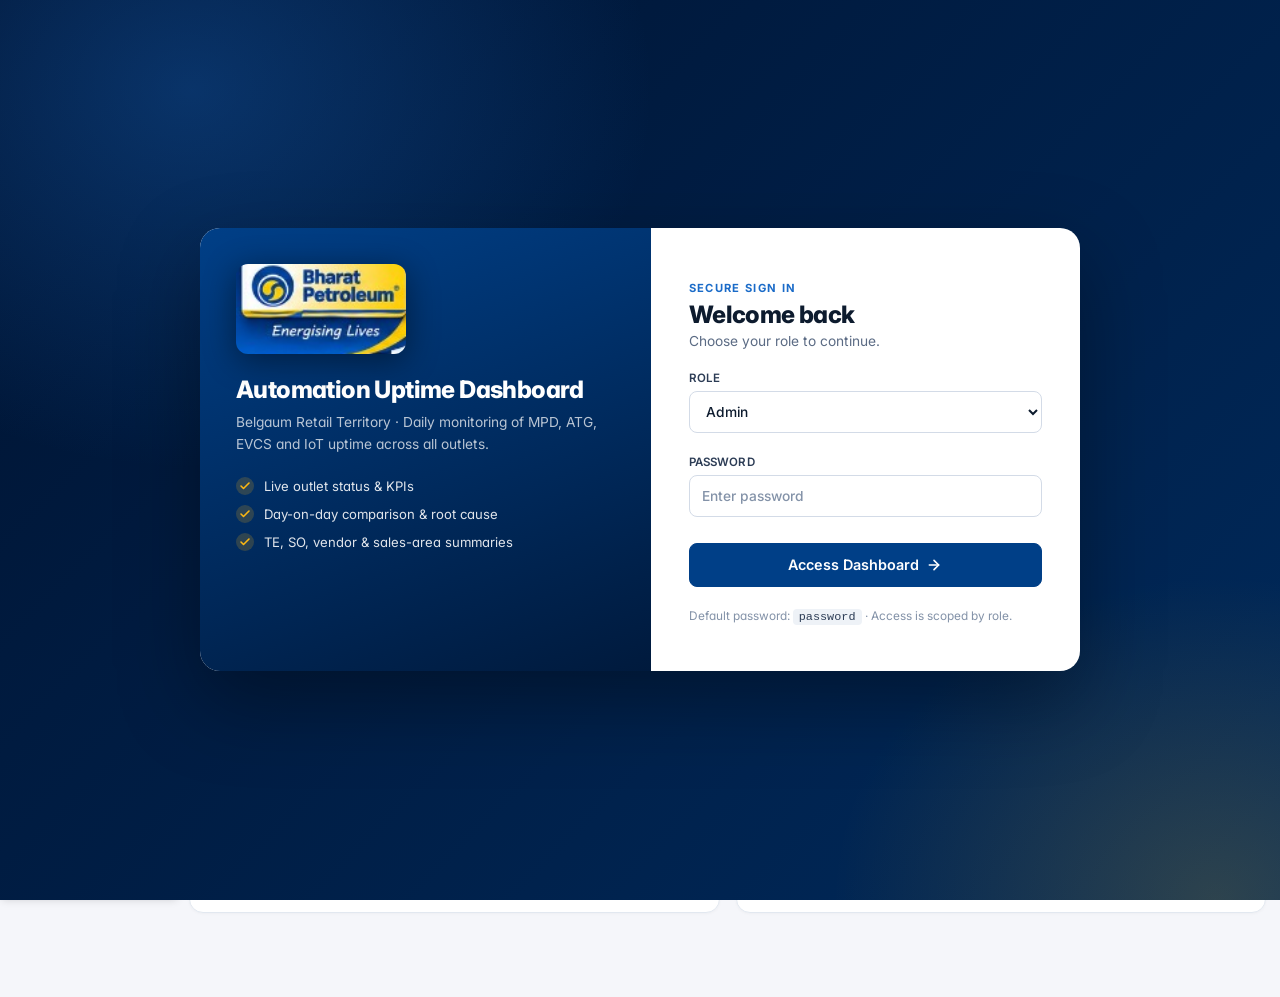
==== commit 7ae2ea6c: "Add Territory Performance report with MPD, ATG, Auto RSP, equipment uptime and 2-slot uptime ranking" ====
--- a/index.html
+++ b/index.html
@@ -22,6 +22,7 @@
   <link rel="stylesheet" href="tank_stock_ui.css">
   <link rel="stylesheet" href="overview_layout.css">
   <link rel="stylesheet" href="multiselect.css">
+  <link rel="stylesheet" href="territory_performance.css">
   
   <!-- Favicon & PWA Icons with Official BPCL Automation Logo -->
   <link rel="icon" type="image/x-icon" href="favicon.ico">
@@ -105,6 +106,10 @@
       <div class="menu-item" id="sidebar-day-end-mis-btn" data-tab="tab-day-end-mis" onclick="switchSidebarTab('tab-day-end-mis')">
         <svg viewBox="0 0 24 24" width="16" height="16" fill="none" stroke="currentColor" stroke-width="2"><path d="M14 2H6a2 2 0 0 0-2 2v16a2 2 0 0 0 2 2h12a2 2 0 0 0 2-2V8z"></path><polyline points="14 2 14 8 20 8"></polyline><path d="M12 18v-6"></path><polyline points="9 15 12 18 15 15"></polyline></svg>
         <span>Day End MIS Exporter</span>
+      </div>
+      <div class="menu-item" id="sidebar-territory-performance-btn" data-tab="tab-territory-performance" onclick="switchSidebarTab('tab-territory-performance')">
+        <svg viewBox="0 0 24 24" width="16" height="16" fill="none" stroke="currentColor" stroke-width="2"><path d="M8 21h8"></path><path d="M12 17v4"></path><path d="M7 4h10v5a5 5 0 0 1-10 0z"></path><path d="M17 5h3v2a3 3 0 0 1-3 3"></path><path d="M7 5H4v2a3 3 0 0 0 3 3"></path></svg>
+        <span>Territory Performance</span>
       </div>
 
       <!-- Category 5: DATA -->
@@ -1787,6 +1792,141 @@
           </div>
         </div>
 
+        <!-- TAB: TERRITORY PERFORMANCE (REPORTS) -->
+        <div class="tab-panel" id="tab-territory-performance">
+          <div class="tp-wrap">
+            <div class="tp-header">
+              <div>
+                <h1>Territory Performance</h1>
+                <p>MPD · ATG · Auto RSP details, Equipment uptime and 2-slot uptime — ranked territory-wise</p>
+              </div>
+              <button type="button" class="tp-btn" id="tp-export" data-share-hide>
+                <svg viewBox="0 0 24 24" width="14" height="14" fill="none" stroke="currentColor" stroke-width="2.2"><path d="M21 15v4a2 2 0 0 1-2 2H5a2 2 0 0 1-2-2v-4"/><polyline points="7 10 12 15 17 10"/><line x1="12" y1="15" x2="12" y2="3"/></svg>
+                <span>Export CSV</span>
+              </button>
+            </div>
+
+            <div id="tp-empty" class="tp-panel tp-empty">
+              No uptime data loaded yet. Upload the automation uptime Excel or use <b>Sync Sheet</b> — this report builds from the same data as the Dashboard.
+            </div>
+
+            <div id="tp-body" style="display:none">
+              <div class="tp-scope">Figures below for: <b id="tp-scope-label">All territories</b></div>
+
+              <div class="tp-kpis">
+                <div class="tp-kpi" id="tp-k-mpd">
+                  <div class="tp-kl">MPD Equipment Uptime</div>
+                  <div class="tp-kv">—</div><div class="tp-ks"></div>
+                  <div class="tp-kbar"><i></i></div>
+                </div>
+                <div class="tp-kpi" id="tp-k-atg">
+                  <div class="tp-kl">ATG Equipment Uptime</div>
+                  <div class="tp-kv">—</div><div class="tp-ks"></div>
+                  <div class="tp-kbar"><i></i></div>
+                </div>
+                <div class="tp-kpi" id="tp-k-rsp">
+                  <div class="tp-kl">Auto RSP</div>
+                  <div class="tp-kv">—</div><div class="tp-ks"></div>
+                  <div class="tp-kbar"><i></i></div>
+                </div>
+                <div class="tp-kpi tp-kpi-click" id="tp-k-eq" data-tp-basis="equipment" role="button" tabindex="0" aria-pressed="true" title="Rank territories by Equipment uptime">
+                  <div class="tp-kl">Equipment Uptime <span class="tp-kchip">Click to rank</span></div>
+                  <div class="tp-kv">—</div><div class="tp-ks"></div>
+                  <div class="tp-kbar"><i></i></div>
+                </div>
+                <div class="tp-kpi tp-kpi-click" id="tp-k-two" data-tp-basis="twoslot" role="button" tabindex="0" aria-pressed="false" title="Rank territories by 2-slot uptime">
+                  <div class="tp-kl">2-Slot Uptime <span class="tp-kchip">Click to rank</span></div>
+                  <div class="tp-kv">—</div><div class="tp-ks"></div>
+                  <div class="tp-kbar"><i></i></div>
+                </div>
+              </div>
+
+              <div class="tp-panel">
+                <div class="tp-panel-head">
+                  <div>
+                    <h3 id="tp-rank-title">Territory Ranking</h3>
+                    <div class="tp-sub" id="tp-rank-sub"></div>
+                  </div>
+                  <div class="tp-controls">
+                    <div class="tp-seg" role="group" aria-label="Rank by">
+                      <span class="tp-seg-lbl">Rank by</span>
+                      <button type="button" data-tp-basis="equipment">Equipment</button>
+                      <button type="button" data-tp-basis="twoslot">2 Slot Uptime</button>
+                    </div>
+                    <div class="tp-seg" role="group" aria-label="Rank level">
+                      <span class="tp-seg-lbl">Level</span>
+                      <button type="button" data-tp-level="territory">Territory</button>
+                      <button type="button" data-tp-level="area">Sales Area</button>
+                    </div>
+                  </div>
+                </div>
+                <div class="tp-podium" id="tp-podium"></div>
+                <div class="tp-tablewrap">
+                  <table class="tp-table">
+                    <thead>
+                      <tr>
+                        <th class="ctr">Rank</th><th class="tp-lvl">Territory</th><th class="num">ROs</th>
+                        <th>Ranking Uptime</th><th class="num">Equipment</th><th class="num">2-Slot</th><th class="num">Gap to #1</th>
+                      </tr>
+                    </thead>
+                    <tbody id="tp-rank-body"></tbody>
+                  </table>
+                </div>
+              </div>
+
+              <div class="tp-panel">
+                <div class="tp-panel-head">
+                  <div>
+                    <h3>MPD / ATG / Auto RSP &amp; Equipment Uptime Details</h3>
+                    <div class="tp-sub">Equipment uptime = online units ÷ onboarded units · rows follow the current ranking</div>
+                  </div>
+                </div>
+                <div class="tp-tablewrap">
+                  <table class="tp-table tp-detail">
+                    <thead>
+                      <tr class="tp-grp">
+                        <th colspan="3"></th><th colspan="4">MPD</th><th colspan="4">ATG</th><th colspan="2">Auto RSP</th><th></th>
+                      </tr>
+                      <tr>
+                        <th class="ctr">Rank</th><th class="tp-lvl">Territory</th><th class="num">ROs</th>
+                        <th class="num">Onboarded</th><th class="num">Online</th><th class="num">Offline</th><th class="num">Uptime</th>
+                        <th class="num">Onboarded</th><th class="num">Online</th><th class="num">Offline</th><th class="num">Uptime</th>
+                        <th class="num">ROs</th><th class="num">%</th>
+                        <th class="num">Equipment Uptime</th>
+                      </tr>
+                    </thead>
+                    <tbody id="tp-eq-body"></tbody>
+                    <tfoot id="tp-eq-foot"></tfoot>
+                  </table>
+                </div>
+              </div>
+
+              <div class="tp-panel">
+                <div class="tp-panel-head">
+                  <div>
+                    <h3>2-Slot Uptime Details</h3>
+                    <div class="tp-sub">2-slot = average of row-level online % (Avg RO Online% when available, else mean of MPD and ATG 2-slot)</div>
+                  </div>
+                </div>
+                <div class="tp-tablewrap">
+                  <table class="tp-table tp-detail">
+                    <thead>
+                      <tr>
+                        <th class="ctr">Rank</th><th class="tp-lvl">Territory</th><th class="num">ROs</th>
+                        <th class="num">MPD 2-Slot</th><th class="num">ATG 2-Slot</th><th class="num">2-Slot Uptime</th>
+                        <th class="num">Fully Online</th><th class="num">Partial</th><th class="num">Offline</th><th class="num">Fully Online %</th>
+                      </tr>
+                    </thead>
+                    <tbody id="tp-two-body"></tbody>
+                    <tfoot id="tp-two-foot"></tfoot>
+                  </table>
+                </div>
+              </div>
+              <p class="tp-note">Colour bands: <span class="tp-pct ok">≥ 95%</span> <span class="tp-pct warn">85–95%</span> <span class="tp-pct bad">&lt; 85%</span>. Equal uptime shares a rank; ties are ordered by the other uptime metric.</p>
+            </div>
+          </div>
+        </div>
+
         <!-- TAB: PERFORMANCE TREND -->
         <div class="tab-panel" id="tab-performance-trend">
           <!-- Yesterday vs Today Comparison Grid -->
@@ -2068,6 +2208,10 @@
         if (window.renderDayEndMIS) window.renderDayEndMIS('open');
       }
 
+      if (targetTabId === 'tab-territory-performance' && window.TerritoryPerformance) {
+        window.TerritoryPerformance.render();
+      }
+
       if (targetTabId === 'tab-performance-trend' && window.loadUploadHistory) {
         window.loadUploadHistory();
       }
@@ -2263,6 +2407,7 @@
   <script src="whatsapp_alerts.js"></script>
   <script src="tank_stock.js"></script>
   <script src="day_end_mis.js"></script>
+  <script src="territory_performance.js"></script>
   <script src="share_kit.js"></script>
 </body>
 </html>
--- a/territory_performance.css
+++ b/territory_performance.css
@@ -0,0 +1,127 @@
+/* territory_performance.css — REPORTS › Territory Performance */
+#tab-territory-performance .tp-wrap { width: 100%; padding: 0 0 40px; font-family: var(--font-ui, Inter, system-ui, sans-serif); color: var(--ink-900, #0d1b2e); }
+
+#tab-territory-performance .tp-header {
+  display: flex; justify-content: space-between; align-items: center; gap: 12px; flex-wrap: wrap;
+  background: linear-gradient(120deg, var(--brand-navy-800, #002a5c), var(--brand-navy-600, #0b55a8));
+  color: #fff; padding: 20px clamp(16px, 3.2vw, 32px); border-radius: 14px; margin-bottom: 14px;
+  box-shadow: 0 4px 12px rgba(0, 42, 92, .16); border-bottom: 3px solid var(--brand-yellow, #fcb813);
+}
+#tab-territory-performance .tp-header h1 { margin: 0 0 5px; font-size: clamp(20px, 2.6vw, 28px); font-weight: 800; color: #fff; letter-spacing: -.4px; }
+#tab-territory-performance .tp-header p { margin: 0; color: #d6e4f5; font-size: 13px; }
+
+#tab-territory-performance .tp-btn {
+  display: inline-flex; align-items: center; gap: 7px; padding: 9px 14px; border-radius: 9px; cursor: pointer;
+  background: var(--brand-yellow, #fcb813); color: var(--brand-navy-800, #002a5c); border: 0; font-weight: 750; font-size: 12.5px;
+}
+#tab-territory-performance .tp-btn:hover { filter: brightness(.96); }
+
+#tab-territory-performance .tp-scope { font-size: 12.5px; color: var(--ink-500, #5b6b84); margin: 2px 2px 10px; }
+#tab-territory-performance .tp-scope b { color: var(--ink-900, #0d1b2e); }
+
+/* KPI cards */
+#tab-territory-performance .tp-kpis { display: grid; grid-template-columns: repeat(5, minmax(0, 1fr)); gap: 12px; margin-bottom: 16px; }
+#tab-territory-performance .tp-kpi {
+  background: var(--surface-1, #fff); border: 1px solid var(--line-1, #e4e9f1); border-radius: 12px; padding: 14px 16px;
+  box-shadow: 0 2px 7px rgba(24, 51, 77, .05); position: relative; min-width: 0;
+}
+#tab-territory-performance .tp-kpi-click { cursor: pointer; transition: transform .15s, box-shadow .15s, border-color .15s; }
+#tab-territory-performance .tp-kpi-click:hover { transform: translateY(-2px); box-shadow: 0 6px 14px rgba(24, 51, 77, .1); }
+#tab-territory-performance .tp-kpi-click:focus-visible { outline: none; box-shadow: var(--focus-ring, 0 0 0 3px rgba(26,107,200,.22)); }
+#tab-territory-performance .tp-kpi-click.is-active {
+  border-color: var(--brand-navy-700, #003f87); background: var(--info-50, #e9f1fc);
+  box-shadow: inset 0 0 0 1px var(--brand-navy-700, #003f87), 0 4px 12px rgba(0, 63, 135, .12);
+}
+#tab-territory-performance .tp-kl { font-size: 12px; font-weight: 700; color: var(--ink-500, #5b6b84); display: flex; justify-content: space-between; gap: 6px; align-items: center; flex-wrap: wrap; }
+#tab-territory-performance .tp-kchip { font-size: 10px; font-weight: 800; padding: 2px 7px; border-radius: 999px; background: var(--surface-3, #eef2f7); color: var(--ink-700, #2c3c55); }
+#tab-territory-performance .tp-kpi-click.is-active .tp-kchip { background: var(--brand-navy-700, #003f87); color: #fff; }
+#tab-territory-performance .tp-kv { font-size: 26px; font-weight: 800; margin: 6px 0 3px; color: var(--brand-navy-800, #002a5c); }
+#tab-territory-performance .tp-ks { font-size: 11.5px; color: var(--ink-500, #5b6b84); min-height: 15px; }
+#tab-territory-performance .tp-kbar { height: 5px; border-radius: 9px; background: var(--surface-3, #eef2f7); margin-top: 10px; overflow: hidden; }
+#tab-territory-performance .tp-kbar i { display: block; height: 100%; background: var(--brand-blue-500, #1a6bc8); border-radius: 9px; }
+
+/* Panels */
+#tab-territory-performance .tp-panel {
+  background: var(--surface-1, #fff); border: 1px solid var(--line-1, #e4e9f1); border-radius: 14px; padding: 16px;
+  box-shadow: 0 2px 7px rgba(24, 51, 77, .05); margin-bottom: 16px;
+}
+#tab-territory-performance .tp-empty { color: var(--ink-500, #5b6b84); font-size: 13.5px; text-align: center; padding: 32px 16px; }
+#tab-territory-performance .tp-panel-head { display: flex; justify-content: space-between; align-items: flex-start; gap: 12px; flex-wrap: wrap; margin-bottom: 12px; }
+#tab-territory-performance .tp-panel h3 { margin: 0 0 3px; font-size: 16px; font-weight: 800; color: var(--ink-900, #0d1b2e); }
+#tab-territory-performance .tp-sub { font-size: 12px; color: var(--ink-500, #5b6b84); }
+
+#tab-territory-performance .tp-controls { display: flex; gap: 10px; flex-wrap: wrap; }
+#tab-territory-performance .tp-seg { display: inline-flex; align-items: center; background: var(--surface-3, #eef2f7); border-radius: 10px; padding: 3px; gap: 2px; }
+#tab-territory-performance .tp-seg-lbl { font-size: 11px; font-weight: 700; color: var(--ink-500, #5b6b84); padding: 0 8px 0 6px; }
+#tab-territory-performance .tp-seg button {
+  border: 0; background: transparent; padding: 7px 12px; border-radius: 8px; font-size: 12.5px; font-weight: 700;
+  color: var(--ink-700, #2c3c55); cursor: pointer; font-family: inherit;
+}
+#tab-territory-performance .tp-seg button:hover { background: rgba(255, 255, 255, .6); }
+#tab-territory-performance .tp-seg button.is-active { background: var(--brand-navy-700, #003f87); color: #fff; box-shadow: 0 1px 4px rgba(0, 42, 92, .25); }
+
+/* Podium */
+#tab-territory-performance .tp-podium { display: grid; grid-template-columns: repeat(auto-fit, minmax(170px, 1fr)); gap: 10px; margin-bottom: 14px; }
+#tab-territory-performance .tp-pod { border-radius: 12px; padding: 12px 14px; border: 1px solid var(--line-1, #e4e9f1); background: var(--surface-2, #f7f9fc); min-width: 0; }
+#tab-territory-performance .tp-pod-1 { background: linear-gradient(135deg, #fff6dc, #ffe9a8); border-color: #f3d27a; }
+#tab-territory-performance .tp-pod-2 { background: linear-gradient(135deg, #f4f6f9, #e3e8ef); border-color: #d1d8e2; }
+#tab-territory-performance .tp-pod-3 { background: linear-gradient(135deg, #fbefe6, #f3dcc8); border-color: #e7c4a6; }
+#tab-territory-performance .tp-pod-low { background: var(--bad-50, #fdecea); border-color: #f3c3bf; }
+#tab-territory-performance .tp-pod-rank { font-size: 11px; font-weight: 800; color: var(--ink-500, #5b6b84); text-transform: uppercase; letter-spacing: .4px; }
+#tab-territory-performance .tp-pod-name { font-size: 15px; font-weight: 800; margin: 3px 0; white-space: nowrap; overflow: hidden; text-overflow: ellipsis; }
+#tab-territory-performance .tp-pod-val { font-size: 22px; font-weight: 800; color: var(--brand-navy-800, #002a5c); }
+#tab-territory-performance .tp-pod-low .tp-pod-val { color: var(--bad-600, #c8322b); }
+#tab-territory-performance .tp-pod-sub { font-size: 11px; color: var(--ink-500, #5b6b84); }
+
+/* Tables */
+#tab-territory-performance .tp-tablewrap { overflow-x: auto; border: 1px solid var(--line-1, #e4e9f1); border-radius: 10px; }
+#tab-territory-performance .tp-table { width: 100%; border-collapse: collapse; font-size: 12.5px; }
+#tab-territory-performance .tp-table th {
+  background: var(--brand-navy-800, #002a5c); color: #fff; font-weight: 700; text-align: left; padding: 9px 10px; white-space: nowrap; font-size: 11.5px;
+}
+#tab-territory-performance .tp-table tr.tp-grp th { background: var(--brand-navy-700, #003f87); text-align: center; font-size: 11px; padding: 5px 10px; border-left: 1px solid rgba(255,255,255,.15); }
+#tab-territory-performance .tp-table td { padding: 8px 10px; border-top: 1px solid var(--line-1, #e4e9f1); white-space: nowrap; }
+#tab-territory-performance .tp-table tbody tr:nth-child(even) td { background: var(--surface-2, #f7f9fc); }
+#tab-territory-performance .tp-table tbody tr:hover td { background: var(--info-50, #e9f1fc); }
+#tab-territory-performance .tp-table .num { text-align: right; font-variant-numeric: tabular-nums; }
+#tab-territory-performance .tp-table .ctr { text-align: center; width: 52px; }
+#tab-territory-performance .tp-table .tp-name { font-weight: 700; }
+#tab-territory-performance .tp-table td.tp-on { background: rgba(252, 184, 19, .13) !important; font-weight: 800; }
+#tab-territory-performance .tp-table tr.tp-sel td { background: var(--brand-yellow-soft, #fff6dc) !important; }
+#tab-territory-performance .tp-table tr.tp-sel td.tp-name::after { content: ' ★'; color: #d99a00; }
+#tab-territory-performance .tp-table tfoot td { background: var(--surface-3, #eef2f7); font-weight: 800; border-top: 2px solid var(--line-2, #d3dbe7); }
+#tab-territory-performance .tp-gap { color: var(--ink-500, #5b6b84); }
+#tab-territory-performance .tp-none { text-align: center; color: var(--ink-500, #5b6b84); padding: 18px; }
+
+#tab-territory-performance .tp-rank {
+  display: inline-flex; align-items: center; justify-content: center; min-width: 26px; height: 26px; border-radius: 50%;
+  font-weight: 800; font-size: 12px; background: var(--surface-3, #eef2f7); color: var(--ink-700, #2c3c55);
+}
+#tab-territory-performance .tp-rank-1 { background: #fcb813; color: #3d2a00; }
+#tab-territory-performance .tp-rank-2 { background: #c9d1dc; color: #1f2a3a; }
+#tab-territory-performance .tp-rank-3 { background: #e0a878; color: #3d2005; }
+
+#tab-territory-performance .tp-barcell { min-width: 190px; display: flex; align-items: center; gap: 8px; }
+#tab-territory-performance .tp-bar { flex: 1; height: 8px; border-radius: 9px; background: var(--surface-3, #eef2f7); overflow: hidden; min-width: 90px; }
+#tab-territory-performance .tp-bar i { display: block; height: 100%; border-radius: 9px; background: var(--brand-blue-500, #1a6bc8); }
+#tab-territory-performance .tp-bar i.ok { background: var(--ok-600, #138a4a); }
+#tab-territory-performance .tp-bar i.warn { background: #e39b16; }
+#tab-territory-performance .tp-bar i.bad { background: var(--bad-600, #c8322b); }
+#tab-territory-performance .tp-barcell b { min-width: 58px; text-align: right; font-variant-numeric: tabular-nums; }
+
+#tab-territory-performance .tp-pct { display: inline-block; padding: 2px 7px; border-radius: 6px; font-weight: 700; font-variant-numeric: tabular-nums; }
+#tab-territory-performance .tp-pct.ok { background: var(--ok-50, #e8f6ee); color: var(--ok-600, #138a4a); }
+#tab-territory-performance .tp-pct.warn { background: var(--warn-50, #fff4e0); color: var(--warn-600, #b86e00); }
+#tab-territory-performance .tp-pct.bad { background: var(--bad-50, #fdecea); color: var(--bad-600, #c8322b); }
+#tab-territory-performance .tp-note { font-size: 11.5px; color: var(--ink-500, #5b6b84); margin: 4px 2px 0; }
+
+@media (max-width: 1200px) { #tab-territory-performance .tp-kpis { grid-template-columns: repeat(3, minmax(0, 1fr)); } }
+@media (max-width: 700px) {
+  #tab-territory-performance .tp-kpis { grid-template-columns: repeat(2, minmax(0, 1fr)); }
+  #tab-territory-performance .tp-kpi-click { grid-column: span 1; }
+  #tab-territory-performance .tp-kv { font-size: 21px; }
+  #tab-territory-performance .tp-controls, #tab-territory-performance .tp-seg { width: 100%; }
+  #tab-territory-performance .tp-seg button { flex: 1; }
+  #tab-territory-performance .tp-podium { grid-template-columns: repeat(2, minmax(0, 1fr)); }
+  #tab-territory-performance .tp-pod-val { font-size: 18px; }
+}
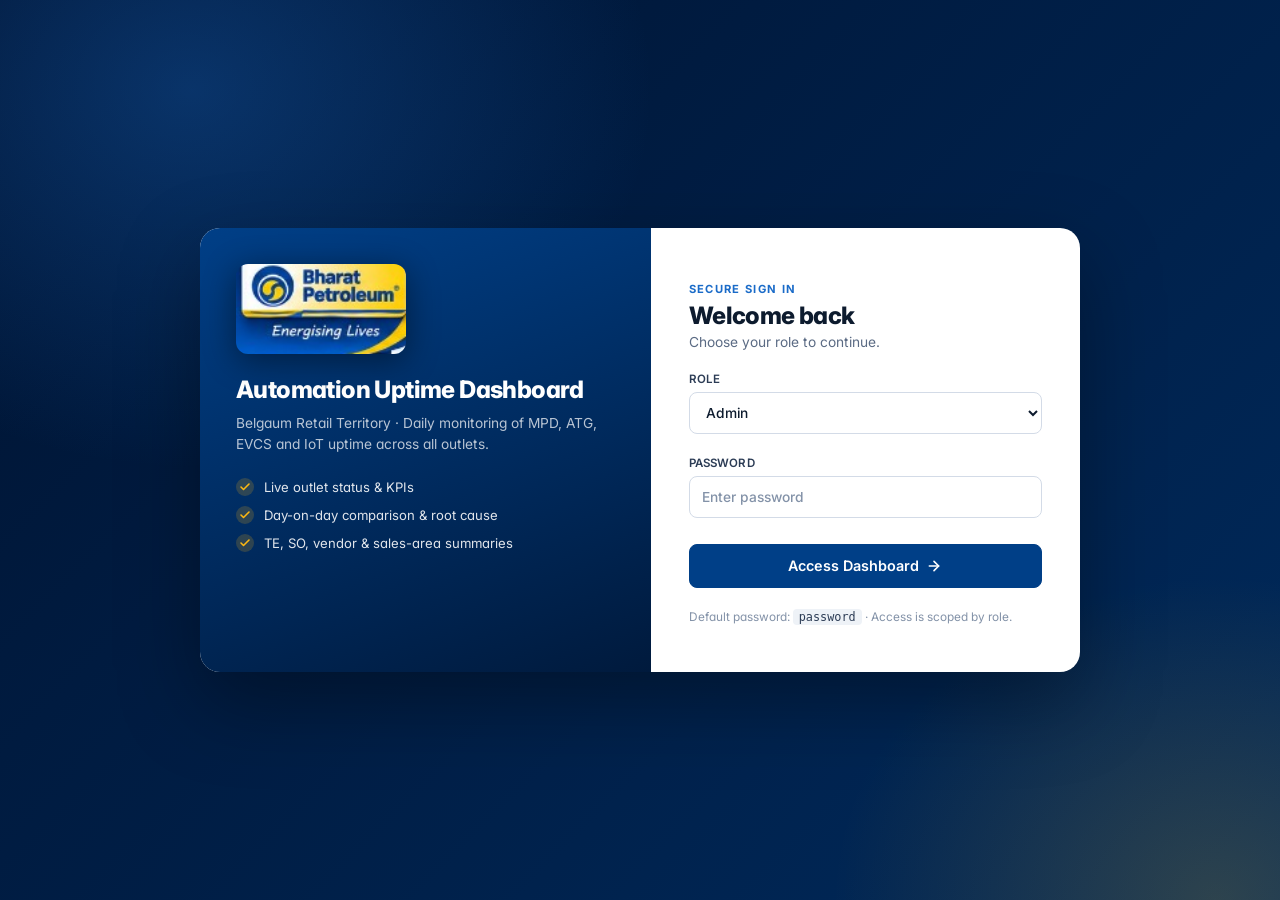
==== commit fe2e6980: "Incorporate data freshness banner, slide-out filter drawer, and sales-area ordering across all modul" ====
--- a/index.html
+++ b/index.html
@@ -23,6 +23,8 @@
   <link rel="stylesheet" href="overview_layout.css">
   <link rel="stylesheet" href="multiselect.css">
   <link rel="stylesheet" href="territory_performance.css">
+  <link rel="stylesheet" href="filter_drawer.css">
+  <link rel="stylesheet" href="data_freshness.css">
   
   <!-- Favicon & PWA Icons with Official BPCL Automation Logo -->
   <link rel="icon" type="image/x-icon" href="favicon.ico">
@@ -1177,7 +1179,7 @@
                   <tr>
                     <th data-sort="roid">RO ID</th>
                     <th data-sort="outlet_name">RO Name</th>
-                    <th data-sort="sales_area">Sales Area</th>
+                    <th data-sort="sales_area" class="sort-asc">Sales Area</th>
                     <th data-sort="vendor">Vendor</th>
                     <th data-sort="eo_name">EO</th>
                     <th data-sort="mst_name">MST</th>
@@ -1549,7 +1551,7 @@
                   <tr>
                     <th data-sort="roid">ROID</th>
                     <th data-sort="outlet_name">Retail Outlet</th>
-                    <th data-sort="sales_area">Sales Area</th>
+                    <th data-sort="sales_area" class="sort-asc">Sales Area</th>
                     <th data-sort="eo_name">TE Name</th>
                     <th data-sort="vendor">RA Vendor</th>
                     <th data-sort="mst_name">MST Name</th>
@@ -2395,6 +2397,7 @@
 
   <script src="sample_data.js"></script>
   <script src="day_monitoring_config.js"></script>
+  <script src="data_freshness.js"></script>
   <script src="workbook_reader.js"></script>
   <script src="multiselect.js"></script>
   <script src="scope_filter.js"></script>
@@ -2408,6 +2411,7 @@
   <script src="tank_stock.js"></script>
   <script src="day_end_mis.js"></script>
   <script src="territory_performance.js"></script>
+  <script src="filter_drawer.js"></script>
   <script src="share_kit.js"></script>
 </body>
 </html>
--- a/filter_drawer.css
+++ b/filter_drawer.css
@@ -0,0 +1,149 @@
+/* filter_drawer.css — slide-out filter drawer (see filter_drawer.js) */
+
+/* ---- slim row left on the page ---------------------------------------- */
+.fd-row {
+  display: flex; align-items: center; gap: 10px; flex-wrap: wrap;
+  margin: 0 0 16px; padding: 8px 10px;
+  background: #fff; border: 1px solid #e4e9f1; border-left: 4px solid #fcb813; border-radius: 12px;
+  font-family: var(--font-ui, 'Inter', system-ui, sans-serif);
+}
+.fd-open {
+  display: inline-flex; align-items: center; gap: 8px; flex: 0 0 auto;
+  height: 38px; padding: 0 14px; border-radius: 9px; cursor: pointer;
+  border: 1px solid #d3dbe7; background: #f7f9fc; color: #002a5c;
+  font: 800 12.5px var(--font-ui, 'Inter', sans-serif); letter-spacing: .04em; text-transform: uppercase;
+}
+.fd-open:hover { border-color: #0b55a8; background: #eef4fc; }
+.fd-open.fd-active { background: #002a5c; border-color: #002a5c; color: #fff; }
+.fd-open:focus-visible, .fd-close:focus-visible, .fd-chip-x:focus-visible, .fd-done:focus-visible, .fd-clear:focus-visible, .fd-clear-inline:focus-visible {
+  outline: 3px solid rgba(26, 107, 200, .35); outline-offset: 2px;
+}
+.fd-badge {
+  min-width: 20px; height: 20px; padding: 0 6px; border-radius: 999px; box-sizing: border-box;
+  display: inline-flex; align-items: center; justify-content: center;
+  background: #fcb813; color: #002a5c; font-size: 11px; font-weight: 800; letter-spacing: 0;
+}
+.fd-badge[hidden] { display: none; }
+.fd-chips { display: flex; flex-wrap: wrap; gap: 6px; flex: 1 1 200px; min-width: 0; }
+.fd-none { font-size: 12.5px; color: #5b6b84; }
+.fd-chip {
+  display: inline-flex; align-items: center; gap: 4px; max-width: 100%;
+  height: 30px; padding: 0 4px 0 10px; border-radius: 999px;
+  background: #eef4fc; border: 1px solid #cddcf1; color: #002a5c; font-size: 12.5px; font-weight: 700;
+  white-space: nowrap;
+}
+.fd-chip-k { font-weight: 600; color: #43516a; }
+.fd-chip-x {
+  width: 24px; height: 24px; border-radius: 50%; border: 0; background: transparent; color: #43516a;
+  display: inline-flex; align-items: center; justify-content: center; cursor: pointer;
+}
+.fd-chip-x:hover { background: #d7e3f4; color: #c8322b; }
+.fd-clear-inline {
+  flex: 0 0 auto; height: 34px; padding: 0 12px; border-radius: 8px; cursor: pointer;
+  border: 0; background: transparent; color: #c8322b; font: 700 12.5px var(--font-ui, 'Inter', sans-serif);
+}
+.fd-clear-inline:hover { background: #fdecea; }
+.fd-clear-inline[hidden] { display: none; }
+
+/* ---- drawer ------------------------------------------------------------ */
+.fd-backdrop {
+  position: fixed; inset: 0; z-index: 10040;
+  background: rgba(0, 26, 61, .32); opacity: 0; visibility: hidden;
+  transition: opacity .22s ease, visibility 0s linear .22s;
+}
+.fd-backdrop.fd-show { opacity: 1; visibility: visible; transition: opacity .22s ease; }
+
+.fd-drawer {
+  position: fixed; top: 0; right: 0; bottom: 0; z-index: 10050;
+  width: 380px; max-width: 92vw;
+  display: flex; flex-direction: column;
+  background: #fff; box-shadow: -12px 0 32px rgba(0, 26, 61, .18);
+  font-family: var(--font-ui, 'Inter', system-ui, sans-serif);
+  transform: translateX(105%); visibility: hidden;
+  transition: transform .24s cubic-bezier(.2, .8, .2, 1), visibility 0s linear .24s;
+}
+.fd-drawer.fd-show { transform: none; visibility: visible; transition: transform .24s cubic-bezier(.2, .8, .2, 1); }
+@media (prefers-reduced-motion: reduce) {
+  .fd-drawer, .fd-drawer.fd-show, .fd-backdrop, .fd-backdrop.fd-show { transition: none; }
+}
+body.fd-lock { overflow: hidden; }
+
+.fd-head {
+  display: flex; align-items: center; justify-content: space-between; gap: 10px;
+  padding: 14px 16px; background: #002a5c; color: #fff; border-bottom: 3px solid #fcb813;
+}
+.fd-title { display: flex; align-items: center; gap: 9px; font-size: 15px; font-weight: 800; }
+.fd-title svg { color: #fcb813; }
+.fd-close {
+  width: 40px; height: 40px; border-radius: 10px; border: 1px solid rgba(255, 255, 255, .25);
+  background: transparent; color: #fff; display: inline-flex; align-items: center; justify-content: center; cursor: pointer;
+}
+.fd-close:hover { background: rgba(255, 255, 255, .12); }
+
+.fd-body { flex: 1 1 auto; overflow-y: auto; padding: 16px; -webkit-overflow-scrolling: touch; }
+
+/* the original filter bar, restyled as a vertical form inside the drawer */
+.fd-drawer .dash-filter-bar {
+  display: block; margin: 0; padding: 0; border: 0; border-radius: 0; box-shadow: none; background: transparent;
+}
+.fd-drawer .dfb-head, .fd-drawer .dfb-reset { display: none !important; }
+.fd-drawer .dfb-fields { display: flex !important; flex-direction: column; gap: 16px; }
+.fd-drawer .dfb-field { gap: 6px; }
+.fd-drawer .dfb-field > span { font-size: 11px; color: #43516a; }
+.fd-drawer .dfb-field .ms-btn { height: 44px; font-size: 14px; }
+.fd-drawer .dfb-field.dfb-territory { padding-bottom: 16px; border-bottom: 1px dashed #e4e9f1; }
+
+.fd-foot {
+  display: flex; gap: 10px; padding: 12px 16px calc(12px + env(safe-area-inset-bottom));
+  border-top: 1px solid #e4e9f1; background: #f7f9fc;
+}
+.fd-foot button {
+  flex: 1 1 0; height: 44px; border-radius: 10px; cursor: pointer;
+  font: 800 13.5px var(--font-ui, 'Inter', sans-serif);
+}
+.fd-clear { border: 1px solid #f3c2bf; background: #fff; color: #c8322b; }
+.fd-clear:hover:not(:disabled) { background: #fdecea; }
+.fd-clear:disabled { opacity: .45; cursor: default; }
+.fd-done { border: 0; background: #002a5c; color: #fff; box-shadow: inset 0 -3px 0 #fcb813; }
+.fd-done:hover { background: #0b3d7a; }
+
+@media (max-width: 640px) {
+  .fd-drawer { width: 100vw; max-width: 100vw; }
+  .fd-row { padding: 8px; }
+  .fd-chips { flex-basis: 100%; order: 3; }
+}
+
+/* the drawer's dropdown lists must sit above it */
+.ms-panel { z-index: 10070; }
+
+[data-theme="dark"] .fd-row, [data-theme="dark"] .fd-drawer { background: #13233b; border-color: #22385a; }
+[data-theme="dark"] .fd-foot { background: #0f1d31; border-color: #22385a; }
+
+/* ---- filters hidden from the page; right-edge tab opens the drawer ------ */
+.fd-row[hidden] { display: none !important; }
+.fd-edge {
+  position: fixed; right: 0; top: 50%; z-index: 10030;
+  transform: translateY(-50%);
+  display: flex; flex-direction: column; align-items: center; gap: 8px;
+  width: 36px; padding: 12px 0 14px; border: 0; cursor: pointer;
+  border-radius: 12px 0 0 12px;
+  background: #002a5c; color: #fff;
+  box-shadow: -4px 4px 14px rgba(0, 26, 61, .22), inset 3px 0 0 #fcb813;
+  font: 800 11.5px var(--font-ui, 'Inter', sans-serif); letter-spacing: .08em; text-transform: uppercase;
+  transition: width .15s ease, background .15s ease;
+  touch-action: pan-y;
+}
+.fd-edge[hidden] { display: none; }
+.fd-edge:hover { width: 42px; background: #0b3d7a; }
+.fd-edge:focus-visible { outline: 3px solid rgba(252, 184, 19, .7); outline-offset: 2px; }
+.fd-edge svg { color: #fcb813; flex: 0 0 auto; }
+.fd-edge-txt { writing-mode: vertical-rl; transform: rotate(180deg); }
+.fd-edge-grip { width: 4px; height: 18px; border-radius: 4px; background: rgba(255, 255, 255, .35); }
+.fd-edge.fd-active { background: #0b55a8; }
+.fd-edge[aria-expanded="true"] { visibility: hidden; }
+body.sidebar-open .fd-edge, body.ms-is-open .fd-edge { visibility: hidden; }
+@media (max-width: 640px) {
+  .fd-edge { width: 30px; padding: 10px 0 12px; font-size: 10.5px; }
+  .fd-edge:hover { width: 30px; }
+}
+@media print { .fd-edge { display: none !important; } }
--- a/data_freshness.css
+++ b/data_freshness.css
@@ -0,0 +1,38 @@
+/* data_freshness.css — "Data last updated" bar (data_freshness.js) */
+#data-freshness[hidden] { display: none !important; }
+.dfr {
+  display: flex; align-items: center; flex-wrap: wrap; gap: 6px 10px;
+  margin: 10px 16px 0; padding: 8px 14px;
+  border-radius: 10px; border: 1px solid #e4e9f1; background: #fff;
+  font: 500 12.5px/1.35 var(--font-ui, 'Inter', system-ui, sans-serif); color: #2c3c55;
+}
+.dfr-dot { width: 9px; height: 9px; border-radius: 50%; flex: 0 0 auto; background: #8392a8; }
+.dfr-main { flex: 1 1 0; min-width: 0; }
+.dfr-short { display: none; }
+.dfr-main b { color: #0d1b2e; font-weight: 800; }
+.dfr-k { color: #43516a; font-weight: 600; }
+.dfr-ago { color: #5b6b84; }
+.dfr-badge { flex: 0 0 auto; padding: 2px 9px; border-radius: 999px; font-size: 11px; font-weight: 800; }
+.dfr-sub { flex: 0 0 auto; font-size: 11.5px; color: #5b6b84; }
+
+.dfr-fresh   { border-color: #bfe3cd; background: #f3fbf6; }
+.dfr-fresh .dfr-dot { background: #138a4a; box-shadow: 0 0 0 3px rgba(19, 138, 74, .18); }
+.dfr-fresh .dfr-badge { background: #e8f6ee; color: #0f6e3e; }
+.dfr-aging   { border-color: #f3d9a8; background: #fffaf0; }
+.dfr-aging .dfr-dot { background: #d48a00; }
+.dfr-aging .dfr-badge { background: #fff1d6; color: #8a5000; }
+.dfr-stale   { border-color: #f3c3bf; background: #fff6f5; }
+.dfr-stale .dfr-dot { background: #c8322b; }
+.dfr-stale .dfr-badge { background: #fdecea; color: #b3261e; }
+.dfr-unknown .dfr-dot { background: #1a6bc8; }
+.dfr-unknown .dfr-badge { background: #e9f1fc; color: #0b4a93; }
+
+@media (max-width: 640px) {
+  .dfr { margin: 8px 10px 0; padding: 7px 10px; font-size: 12px; gap: 4px 8px; }
+  .dfr-long { display: none; }
+  .dfr-short { display: inline; }
+  .dfr-badge { font-size: 10.5px; padding: 1px 7px; }
+  .dfr-sub { flex-basis: 100%; padding-left: 17px; font-size: 11px; }
+}
+[data-theme="dark"] .dfr { background: #13233b; border-color: #22385a; color: #c9d6ea; }
+[data-theme="dark"] .dfr-main b { color: #fff; }
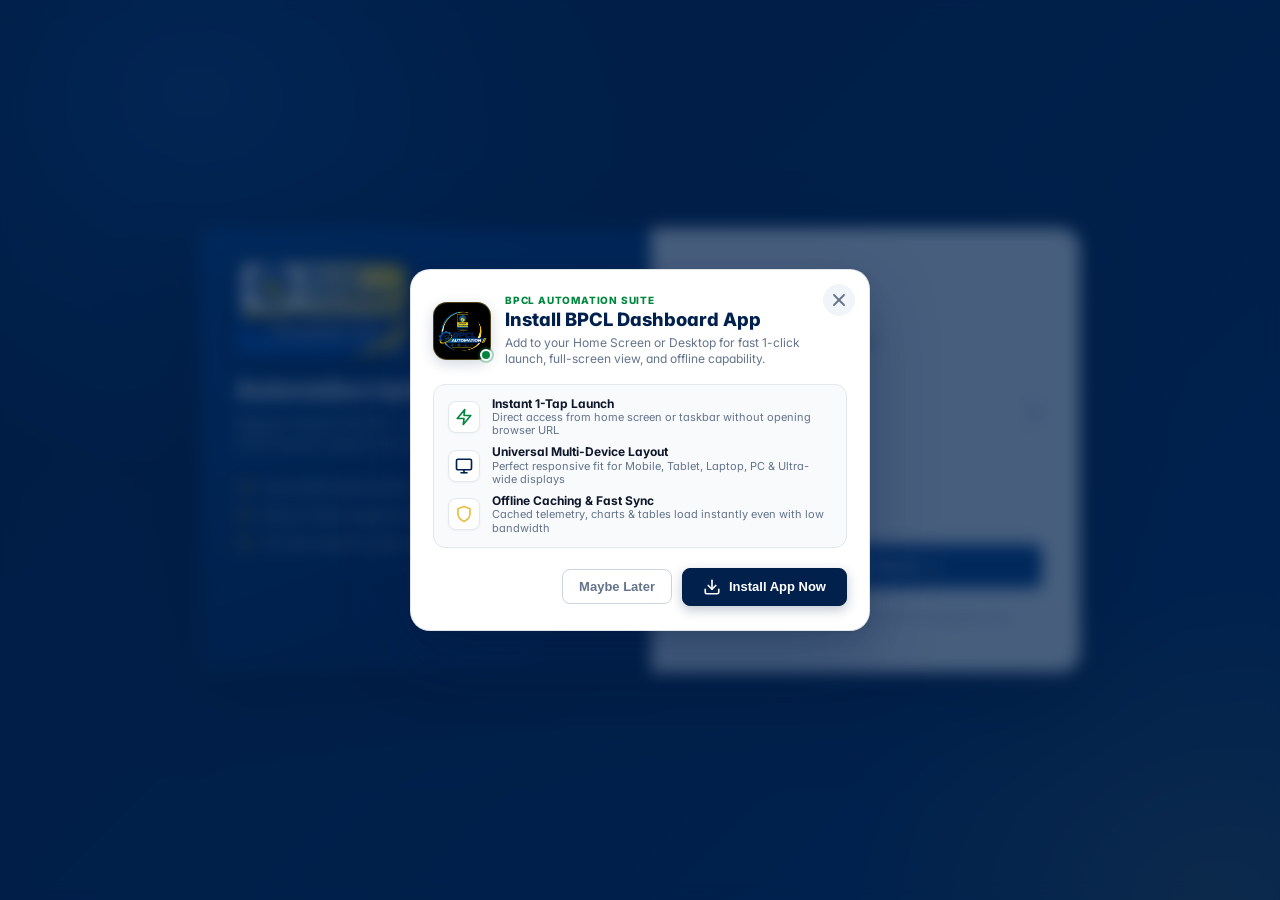
==== commit ac5e1d92: "Add interactive dashboard extra charts, Territory Summary ranking, and low-stock tracking" ====
--- a/index.html
+++ b/index.html
@@ -25,6 +25,7 @@
   <link rel="stylesheet" href="territory_performance.css">
   <link rel="stylesheet" href="filter_drawer.css">
   <link rel="stylesheet" href="data_freshness.css">
+  <link rel="stylesheet" href="dashboard_extra_charts.css">
   
   <!-- Favicon & PWA Icons with Official BPCL Automation Logo -->
   <link rel="icon" type="image/x-icon" href="favicon.ico">
@@ -99,8 +100,8 @@
         <span>TE Summary</span>
       </div>
       <div class="menu-item" id="sidebar-so-summary-btn" data-tab="tab-so-summary" onclick="switchSidebarTab('tab-so-summary')">
-        <svg viewBox="0 0 24 24" width="16" height="16" fill="none" stroke="currentColor" stroke-width="2"><path d="M17 21v-2a4 4 0 0 0-4-4H5a4 4 0 0 0-4 4v2"></path><circle cx="9" cy="7" r="4"></circle><path d="M23 21v-2a4 4 0 0 0-3-3.87"></path><path d="M16 3.13a4 4 0 0 1 0 7.75"></path></svg>
-        <span>SO Summary</span>
+        <svg viewBox="0 0 24 24" width="16" height="16" fill="none" stroke="currentColor" stroke-width="2"><path d="M12 22s8-6.5 8-13a8 8 0 0 0-16 0c0 6.5 8 13 8 13z"></path><circle cx="12" cy="9" r="2.6"></circle></svg>
+        <span>Territory Summary</span>
       </div>
 
       <!-- Category 4: REPORTS -->
@@ -355,7 +356,7 @@
               </div>
             </div>
 
-            <!-- Main Layout: 2x2 Grid (Left) + 4 Stacked Cards (Right) -->
+            <!-- Main Layout: chart grid (left) + territory uptime chart (right side) -->
             <div class="overview-body-container">
 
               <!-- Left Section: 2x2 Grid of 4 Cards -->
@@ -453,6 +454,26 @@
                 </div>
 
               </div>
+
+              <!-- Right side: one tall chart — territory equipment-uptime ranking -->
+              <aside class="panel-card dx-side" aria-labelledby="dx-top-title">
+                <div class="panel-card-header">
+                  <div class="panel-card-header-left">
+                    <div class="panel-icon-wrap icon-blue">
+                      <svg xmlns="http://www.w3.org/2000/svg" width="16" height="16" viewBox="0 0 24 24" fill="none" stroke="currentColor" stroke-width="2.2" stroke-linecap="round" stroke-linejoin="round" aria-hidden="true"><path d="M8 21h8"></path><path d="M12 17v4"></path><path d="M7 4h10v5a5 5 0 0 1-10 0z"></path><path d="M17 5h3v2a3 3 0 0 1-3 3"></path><path d="M7 5H4v2a3 3 0 0 0 3 3"></path></svg>
+                    </div>
+                    <div>
+                      <div class="panel-card-title" id="dx-top-title">Top 10 Territories · Equipment Uptime</div>
+                      <div class="panel-card-subtitle" id="dx-top-sub">MPD + ATG ONLINE ÷ ONBOARDED</div>
+                    </div>
+                  </div>
+                </div>
+                <div class="dx-side-chart">
+                  <canvas id="dx-top-territory-chart" role="img" aria-label="Territories ranked by equipment uptime"></canvas>
+                  <div class="dx-empty" id="dx-top-empty" hidden>No uptime data loaded yet.</div>
+                </div>
+                <button type="button" class="dx-link dx-side-link" onclick="switchSidebarTab('tab-territory-performance')">Full Territory Performance report →</button>
+              </aside>
 
 
             </div>
@@ -1468,7 +1489,10 @@
         <div class="tab-panel" id="tab-so-summary">
           <div class="table-card">
             <div class="table-card-header">
-              <h3>SO Wise Uptime Summary</h3>
+              <div>
+                <h3>Territory Wise Uptime Summary</h3>
+                <div class="ts-note" id="territory-summary-note"></div>
+              </div>
               <button class="btn-secondary" id="export-so-btn">
                 <svg xmlns="http://www.w3.org/2000/svg" width="14" height="14" viewBox="0 0 24 24" fill="none" stroke="currentColor" stroke-width="2"><path d="M21 15v4a2 2 0 0 1-2 2H5a2 2 0 0 1-2-2v-4"></path><polyline points="7 10 12 15 17 10"></polyline><line x1="12" y1="15" x2="12" y2="3"></line></svg>
                 Export CSV
@@ -1478,7 +1502,8 @@
               <table class="data-table" id="so-table">
                 <thead>
                   <tr>
-                    <th>SO Name</th>
+                    <th>#</th>
+                    <th>Territory</th>
                     <th>Total ROs</th>
                     <th>Fully Online</th>
                     <th>Partially Online</th>
@@ -2412,6 +2437,7 @@
   <script src="day_end_mis.js"></script>
   <script src="territory_performance.js"></script>
   <script src="filter_drawer.js"></script>
+  <script src="dashboard_extra_charts.js"></script>
   <script src="share_kit.js"></script>
 </body>
 </html>
--- a/dashboard_extra_charts.css
+++ b/dashboard_extra_charts.css
@@ -0,0 +1,71 @@
+/* dashboard_extra_charts.css — interactive Dashboard (chart grid + territory side chart) */
+
+/* ---- layout: 2×2 chart grid + one tall side chart (wide screens) -------- */
+@media (min-width: 1280px) {
+  #tab-overview .overview-body-container { grid-template-columns: minmax(0, 1fr) 360px !important; }
+}
+
+/* chart headers: title left, filter chip right */
+#tab-overview .panel-card-header { display: flex !important; align-items: flex-start; justify-content: space-between; gap: 10px; }
+#tab-overview .panel-card-header-left { min-width: 0; }
+
+.dx-filter-chip {
+  flex: 0 1 auto; display: inline-flex; align-items: center; gap: 4px; max-width: 55%;
+  height: 28px; padding: 0 10px; border-radius: 999px; white-space: nowrap;
+  font: 700 11.5px var(--font-ui, 'Inter', sans-serif);
+}
+.dx-filter-chip span { overflow: hidden; text-overflow: ellipsis; }
+.dx-filter-chip.dx-hint { display: none !important; }   /* no "Click to filter" text; the chip shows only when a filter is on */
+.dx-filter-chip.is-on { padding-right: 3px; background: #1b365d; color: #fff; box-shadow: inset 0 -2px 0 #f07a5a; }
+.dx-filter-chip button {
+  width: 24px; height: 24px; border: 0; border-radius: 50%; cursor: pointer;
+  display: inline-flex; align-items: center; justify-content: center;
+  background: rgba(255, 255, 255, .14); color: #fff;
+}
+.dx-filter-chip button:hover { background: #f07a5a; color: #1b365d; }
+.dx-filter-chip button:focus-visible { outline: 3px solid rgba(252, 184, 19, .6); outline-offset: 1px; }
+
+/* ---- territory side chart ---------------------------------------------- */
+#tab-overview .dx-side {
+  display: flex !important; flex-direction: column; min-width: 0; margin: 0 !important;
+  padding: 16px 18px !important; border-radius: 14px !important;
+}
+#tab-overview .dx-side .panel-card-header { flex: 0 0 auto; margin: 0 0 10px !important; padding-bottom: 10px !important; }
+#tab-overview .dx-side-chart { position: relative; flex: 1 1 auto; min-height: 420px; }
+.dx-link {
+  border: 0; background: transparent; cursor: pointer;
+  font: 700 12px var(--font-ui, 'Inter', sans-serif); color: #1b365d; padding: 6px 8px; border-radius: 8px; min-height: 32px;
+}
+.dx-link:hover { background: #eef1f6; color: #1b365d; }
+.dx-link:focus-visible { outline: 3px solid rgba(26, 107, 200, .35); outline-offset: 1px; }
+.dx-side-link { align-self: flex-start; margin-top: 8px; }
+.dx-empty {
+  position: absolute; inset: 0; display: flex; align-items: center; justify-content: center; text-align: center;
+  padding: 20px; font-size: 13px; color: #5b6b84; background: #f7f9fc; border-radius: 10px;
+}
+.dx-empty[hidden] { display: none; }
+
+/* below 1280px the side chart sits under the grid, full width */
+@media (max-width: 1279px) {
+  #tab-overview .dx-side-chart { min-height: 0; height: 400px; flex: 0 0 auto; }
+}
+@media (max-width: 640px) {
+  #tab-overview .dx-side { padding: 14px !important; }
+  #tab-overview .dx-side-chart { height: 380px; }
+  .dx-filter-chip.dx-hint { display: none; }
+  .dx-filter-chip { max-width: 50%; }
+}
+
+/* ---- BPCL palette for status colours on the Dashboard ------------------- */
+/* status colours: green · yellow · red (match the doughnut) */
+#tab-overview .dot-online, #tab-overview .ss-online { background: #138a4a !important; }
+#tab-overview .dot-partial, #tab-overview .ss-partial { background: #fcb813 !important; }
+#tab-overview .dot-offline, #tab-overview .ss-offline { background: #c8322b !important; }
+#tab-overview .dx-side { border-top: 3px solid #f07a5a !important; }
+
+/* ---- Territory Summary (menu formerly "SO Summary") --------------------- */
+#tab-so-summary .ts-note { margin-top: 4px; font-size: 12.5px; font-weight: 500; color: #5b6b84; }
+#tab-so-summary .ts-rank { width: 44px; font-weight: 800; color: #1b365d; }
+#tab-so-summary #so-table th:first-child { width: 44px; }
+#tab-so-summary tr.ts-selected td { background: #fff3ef !important; }
+#tab-so-summary tr.ts-selected td:nth-child(2) { font-weight: 800; color: #1b365d; box-shadow: inset 3px 0 0 #f07a5a; }
